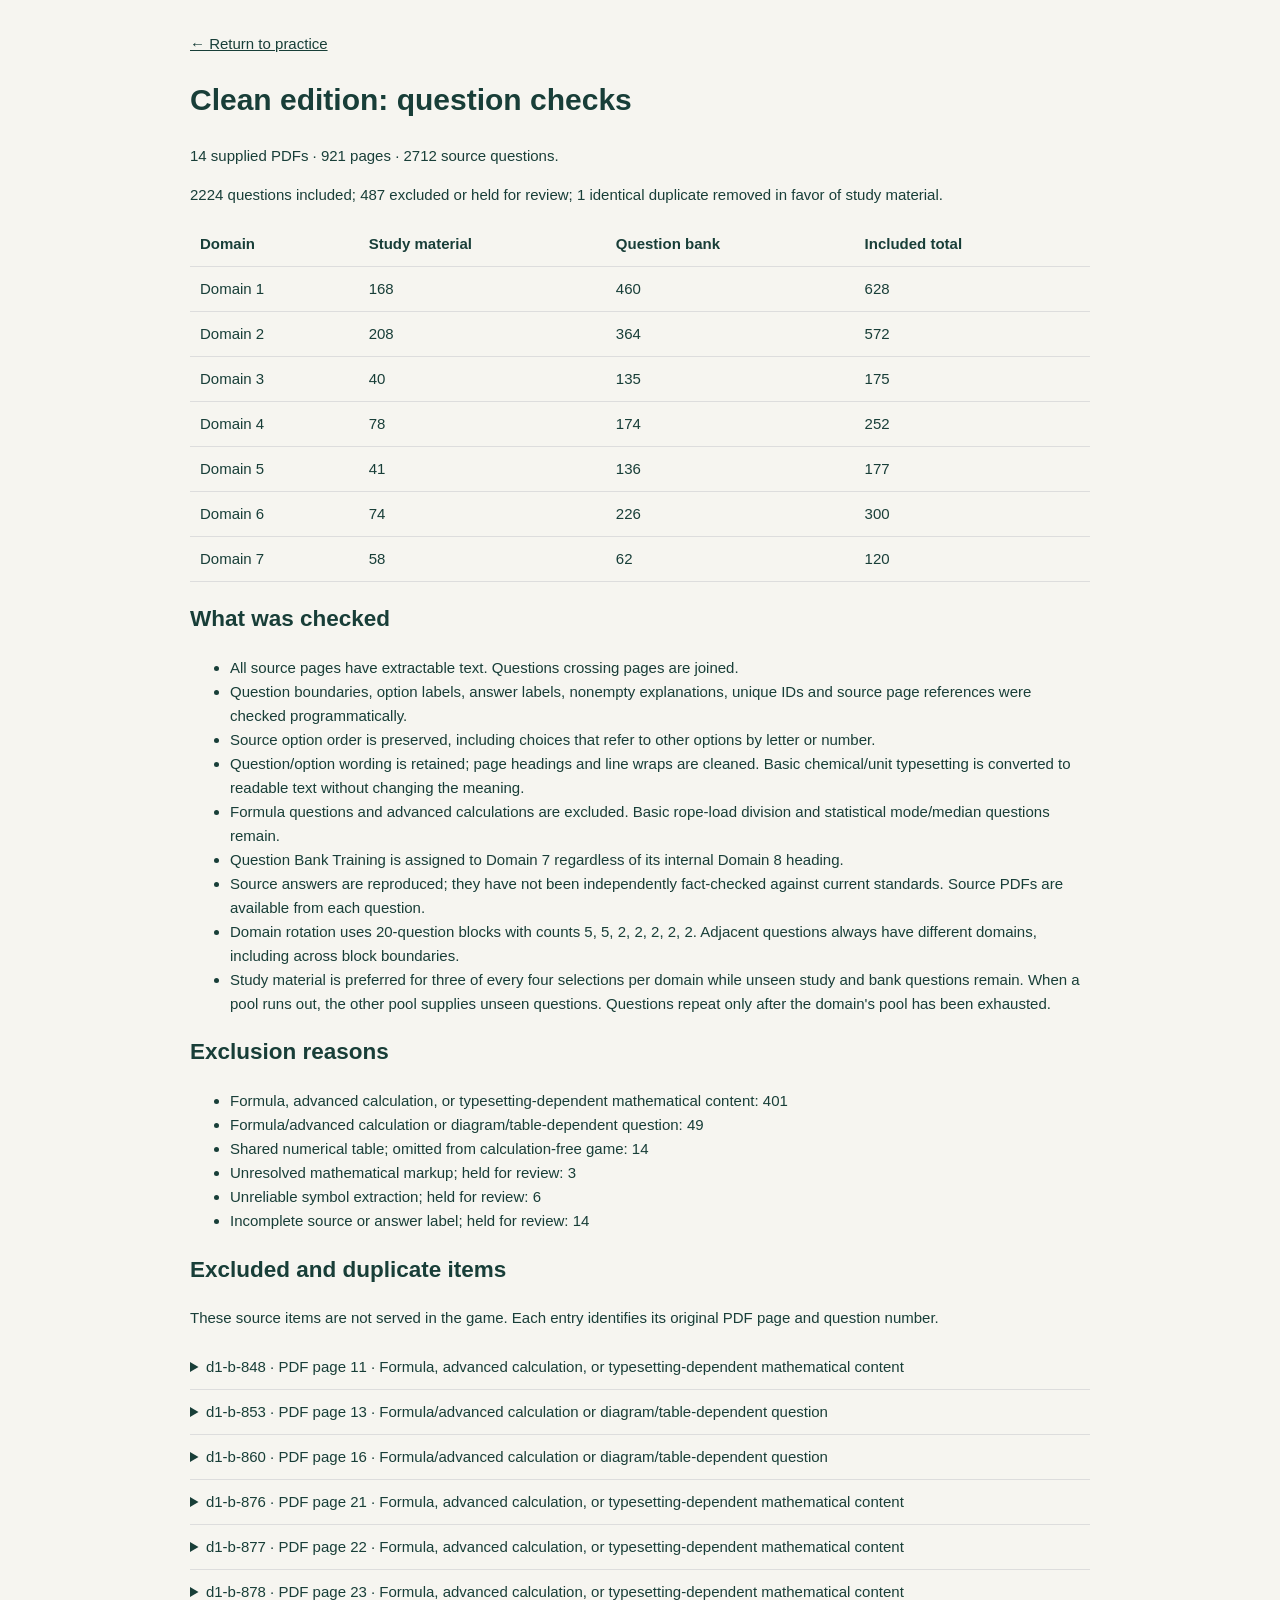
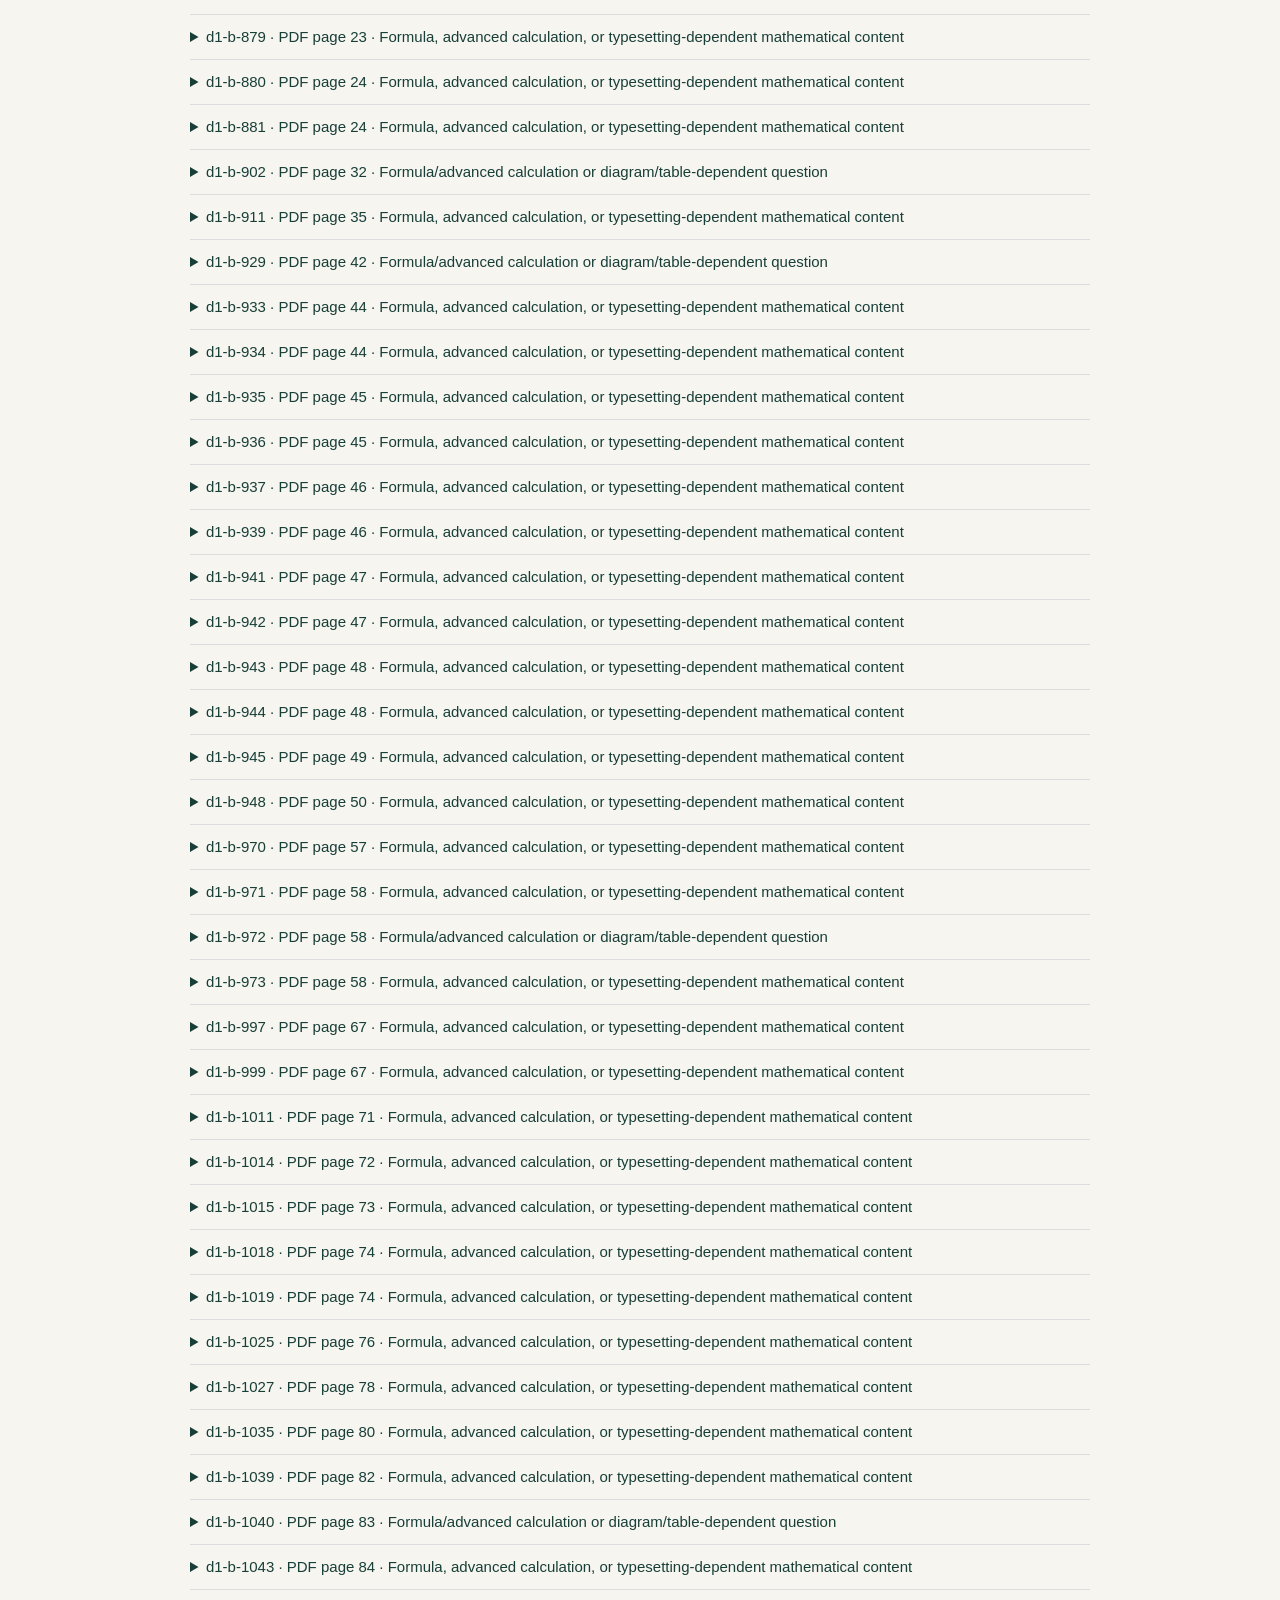
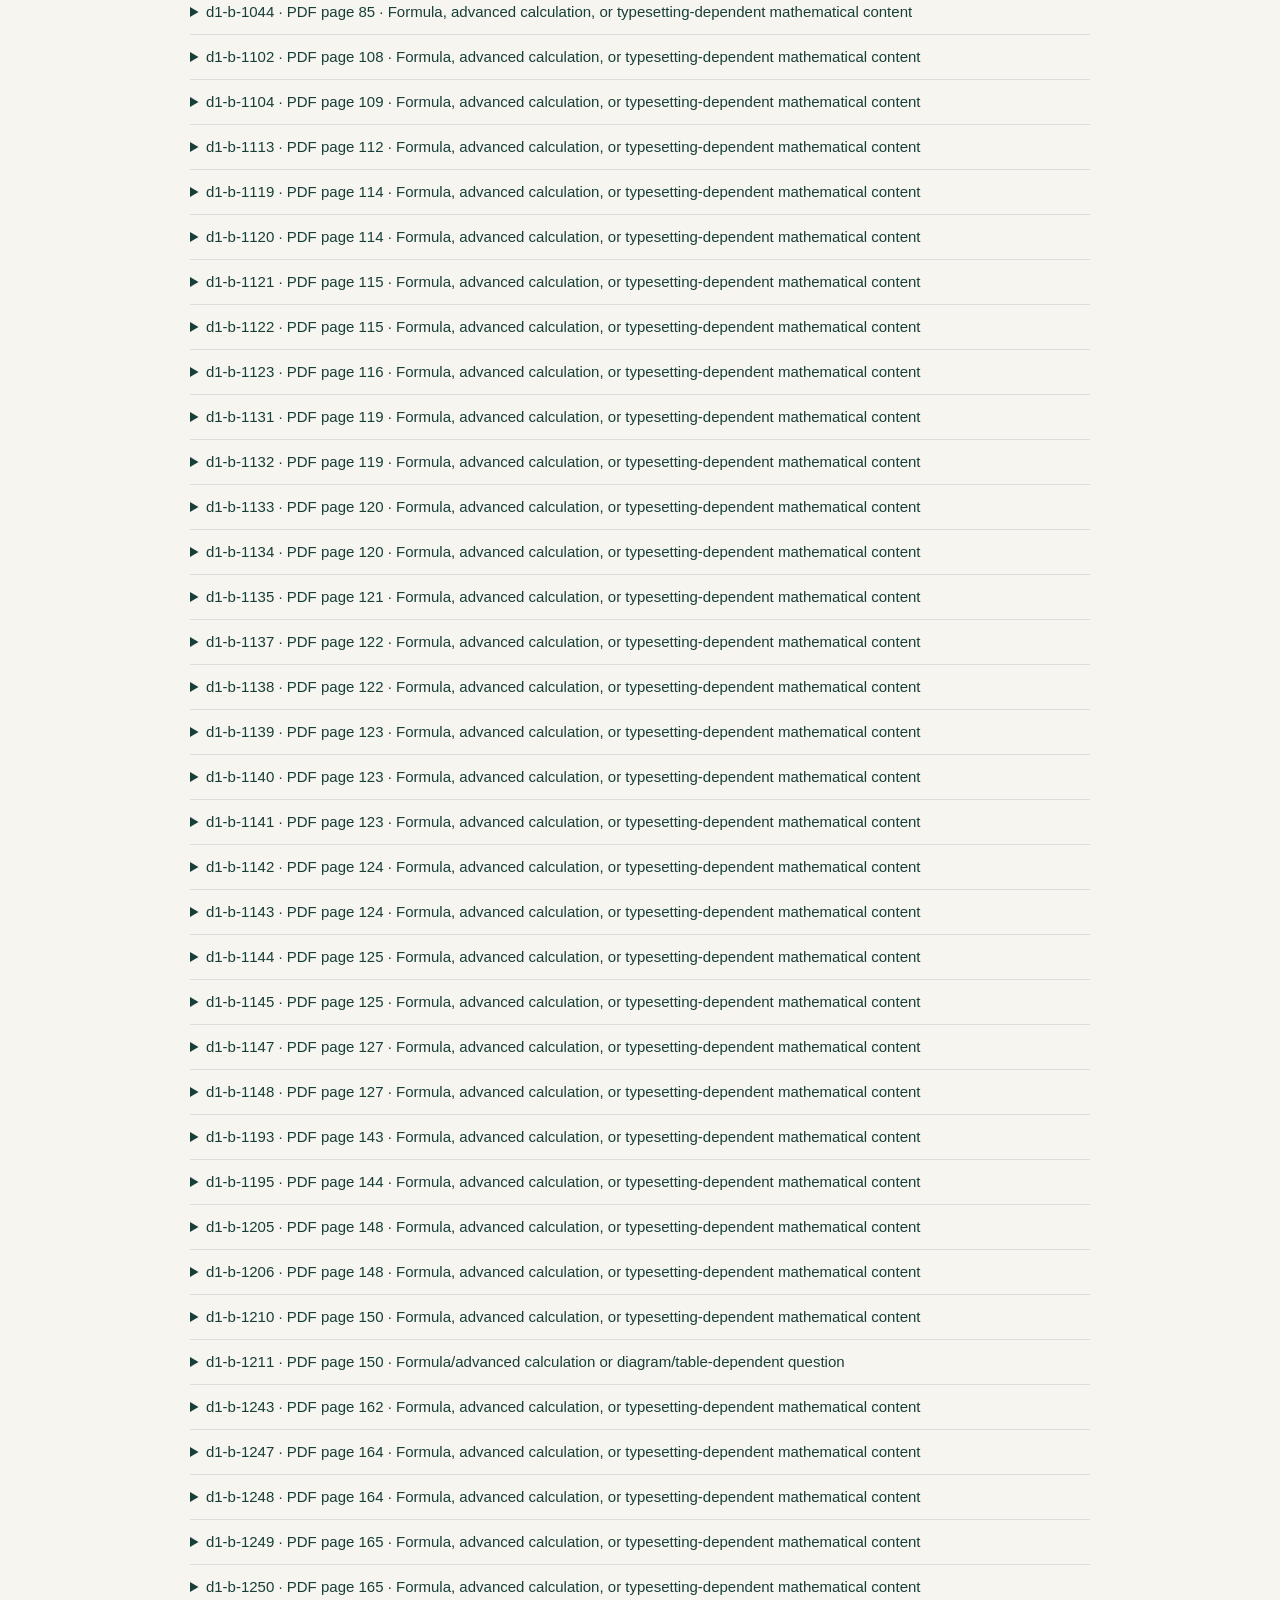
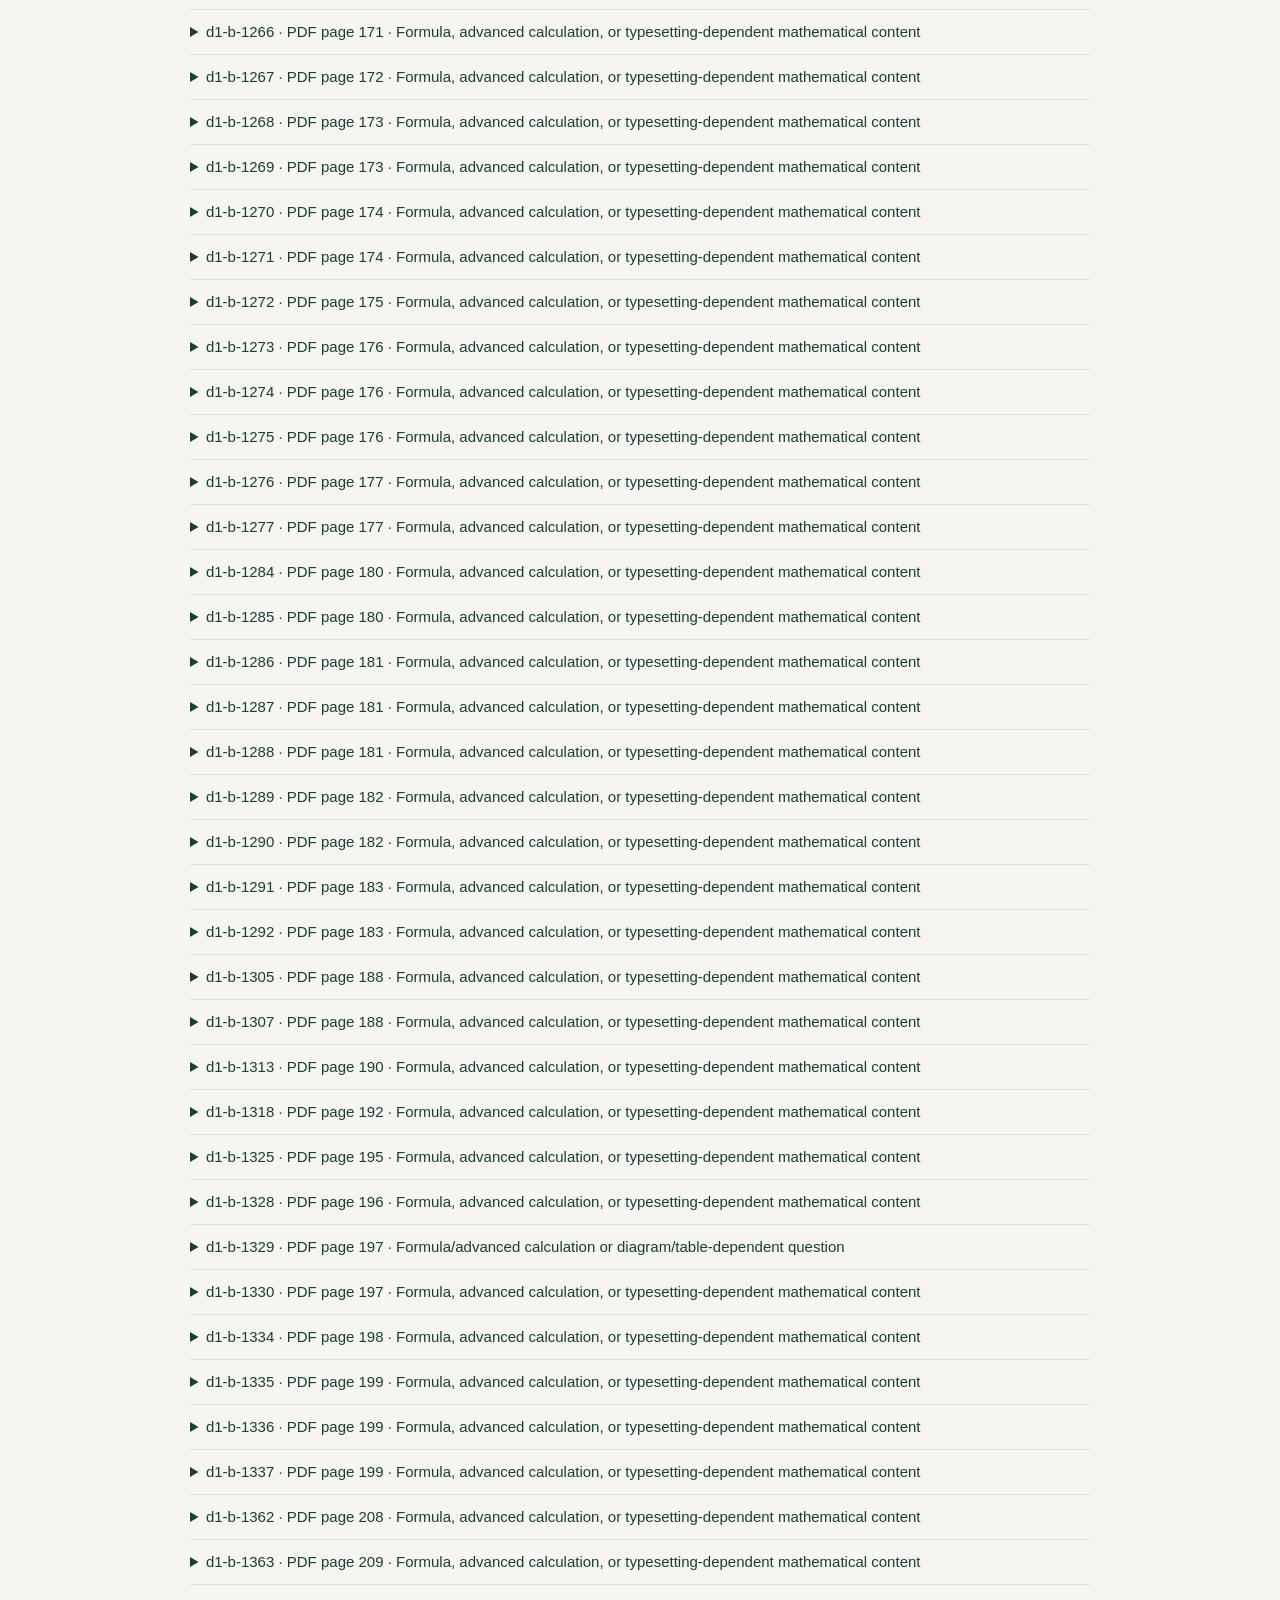
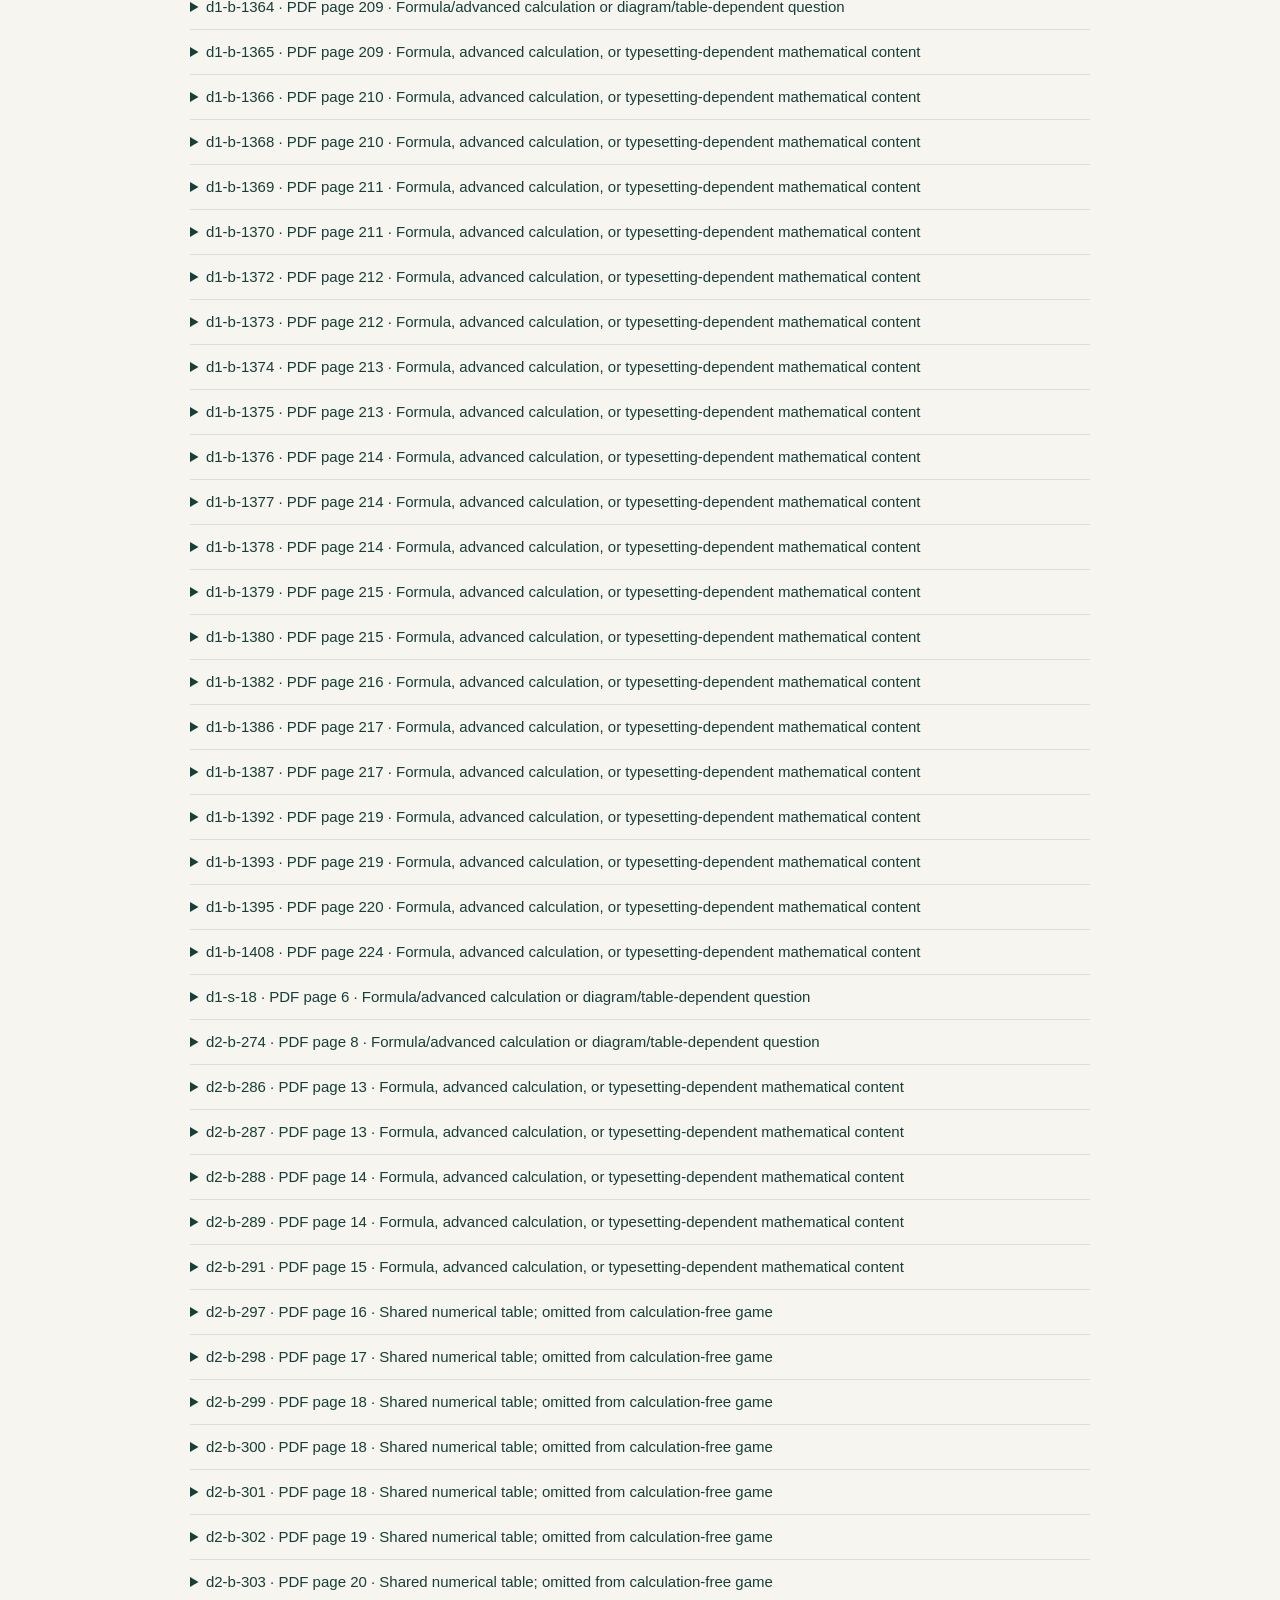
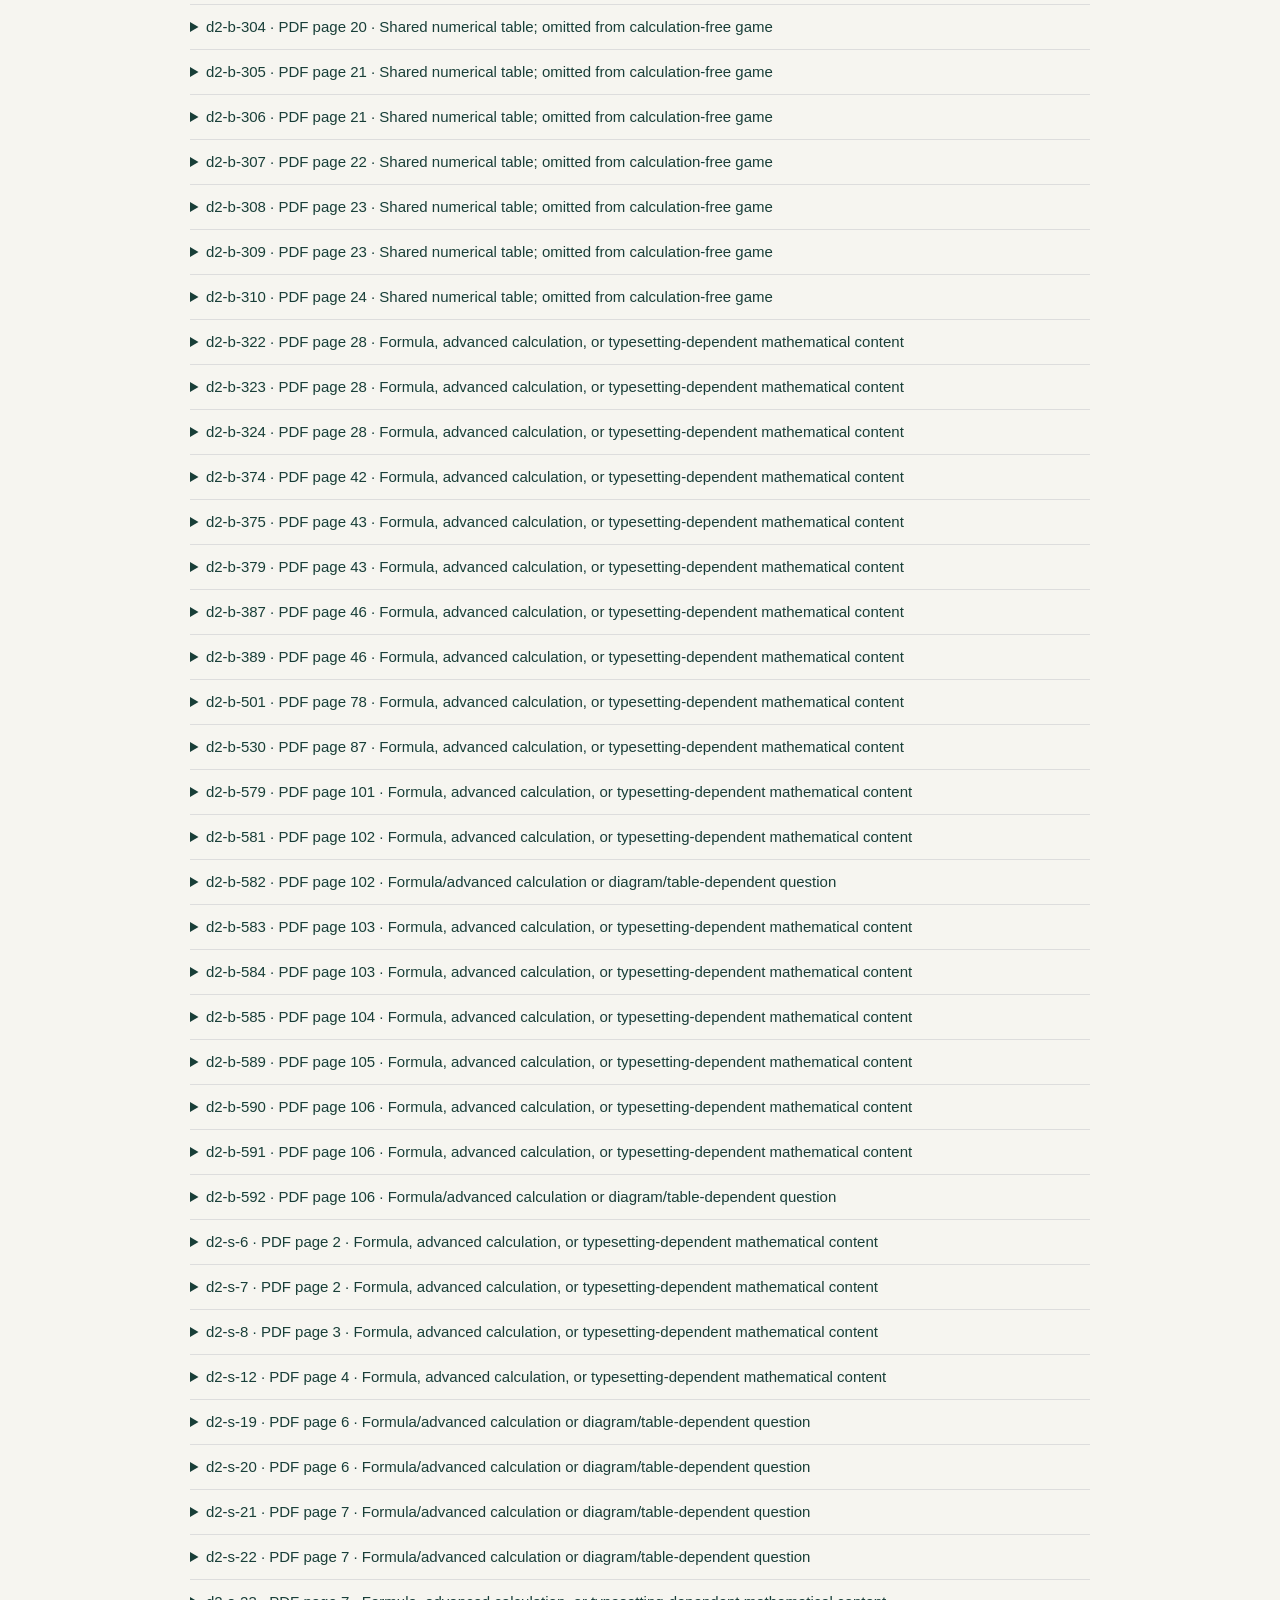
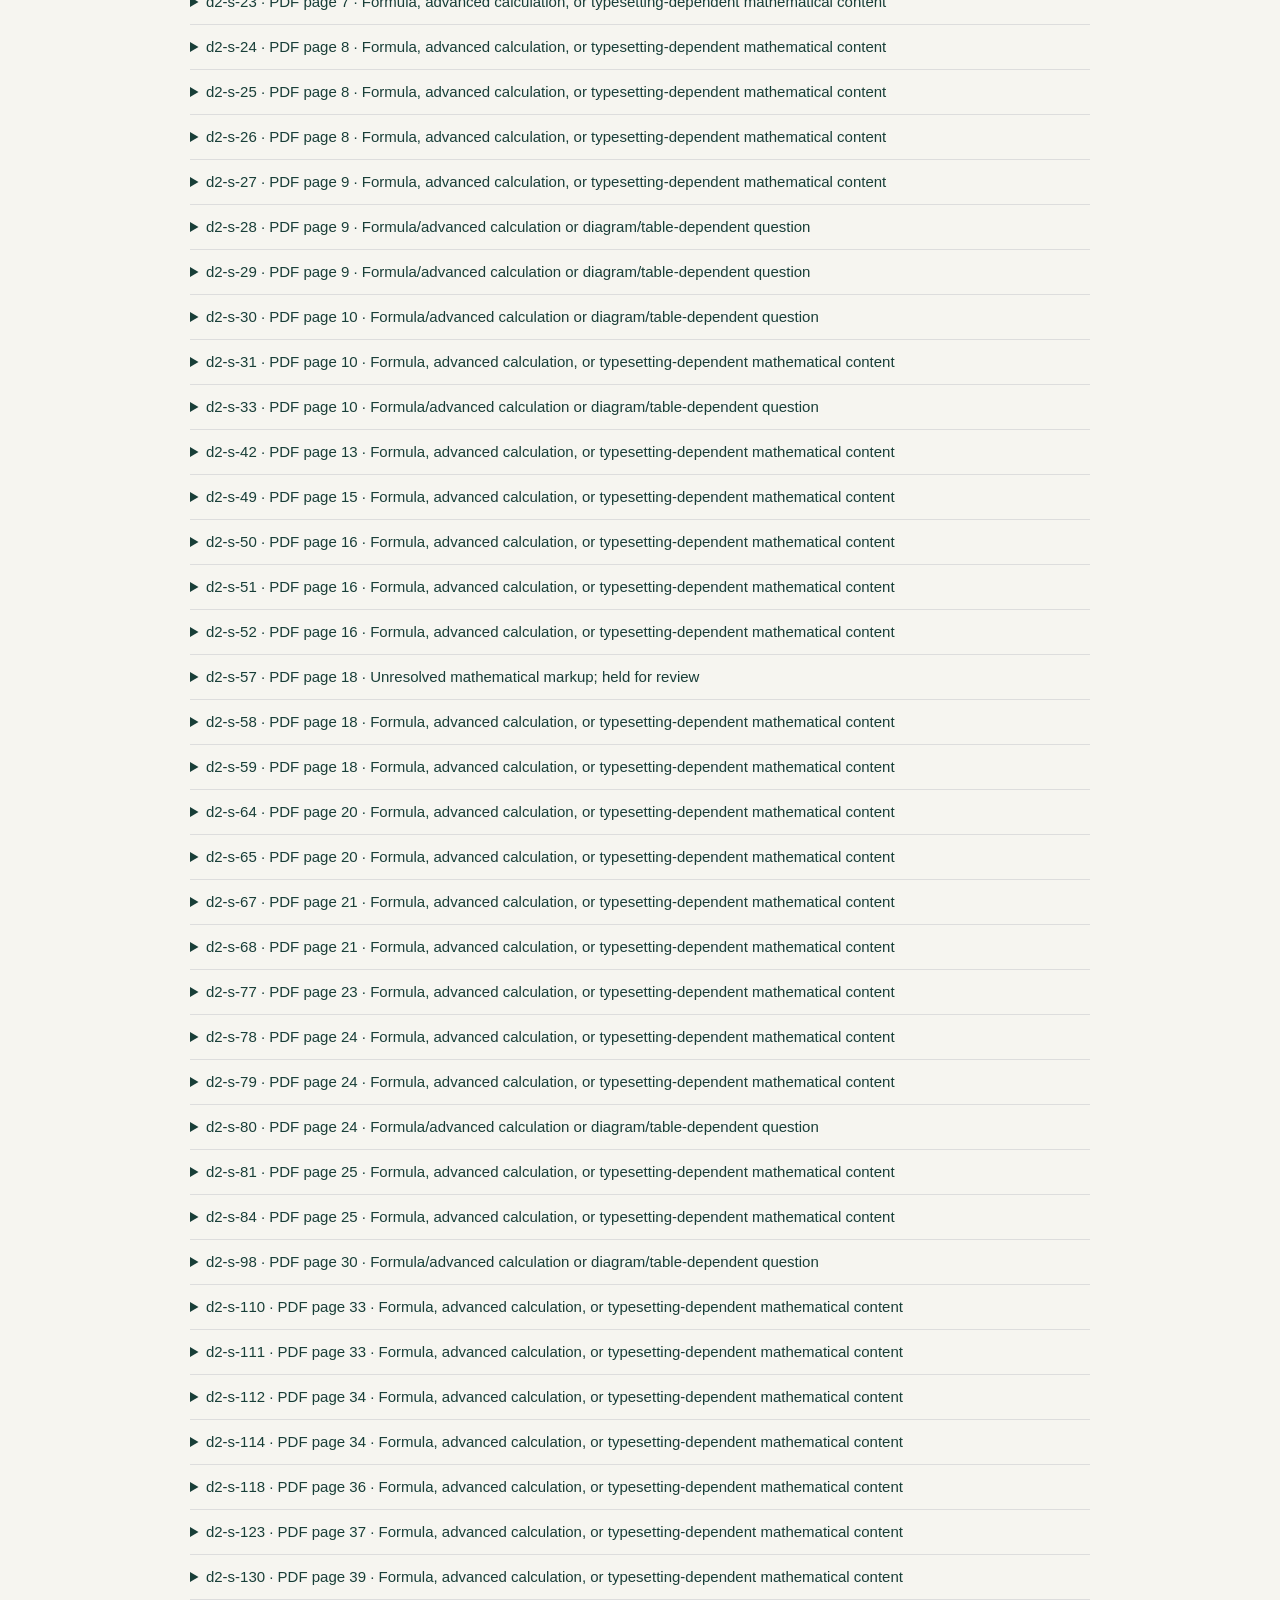
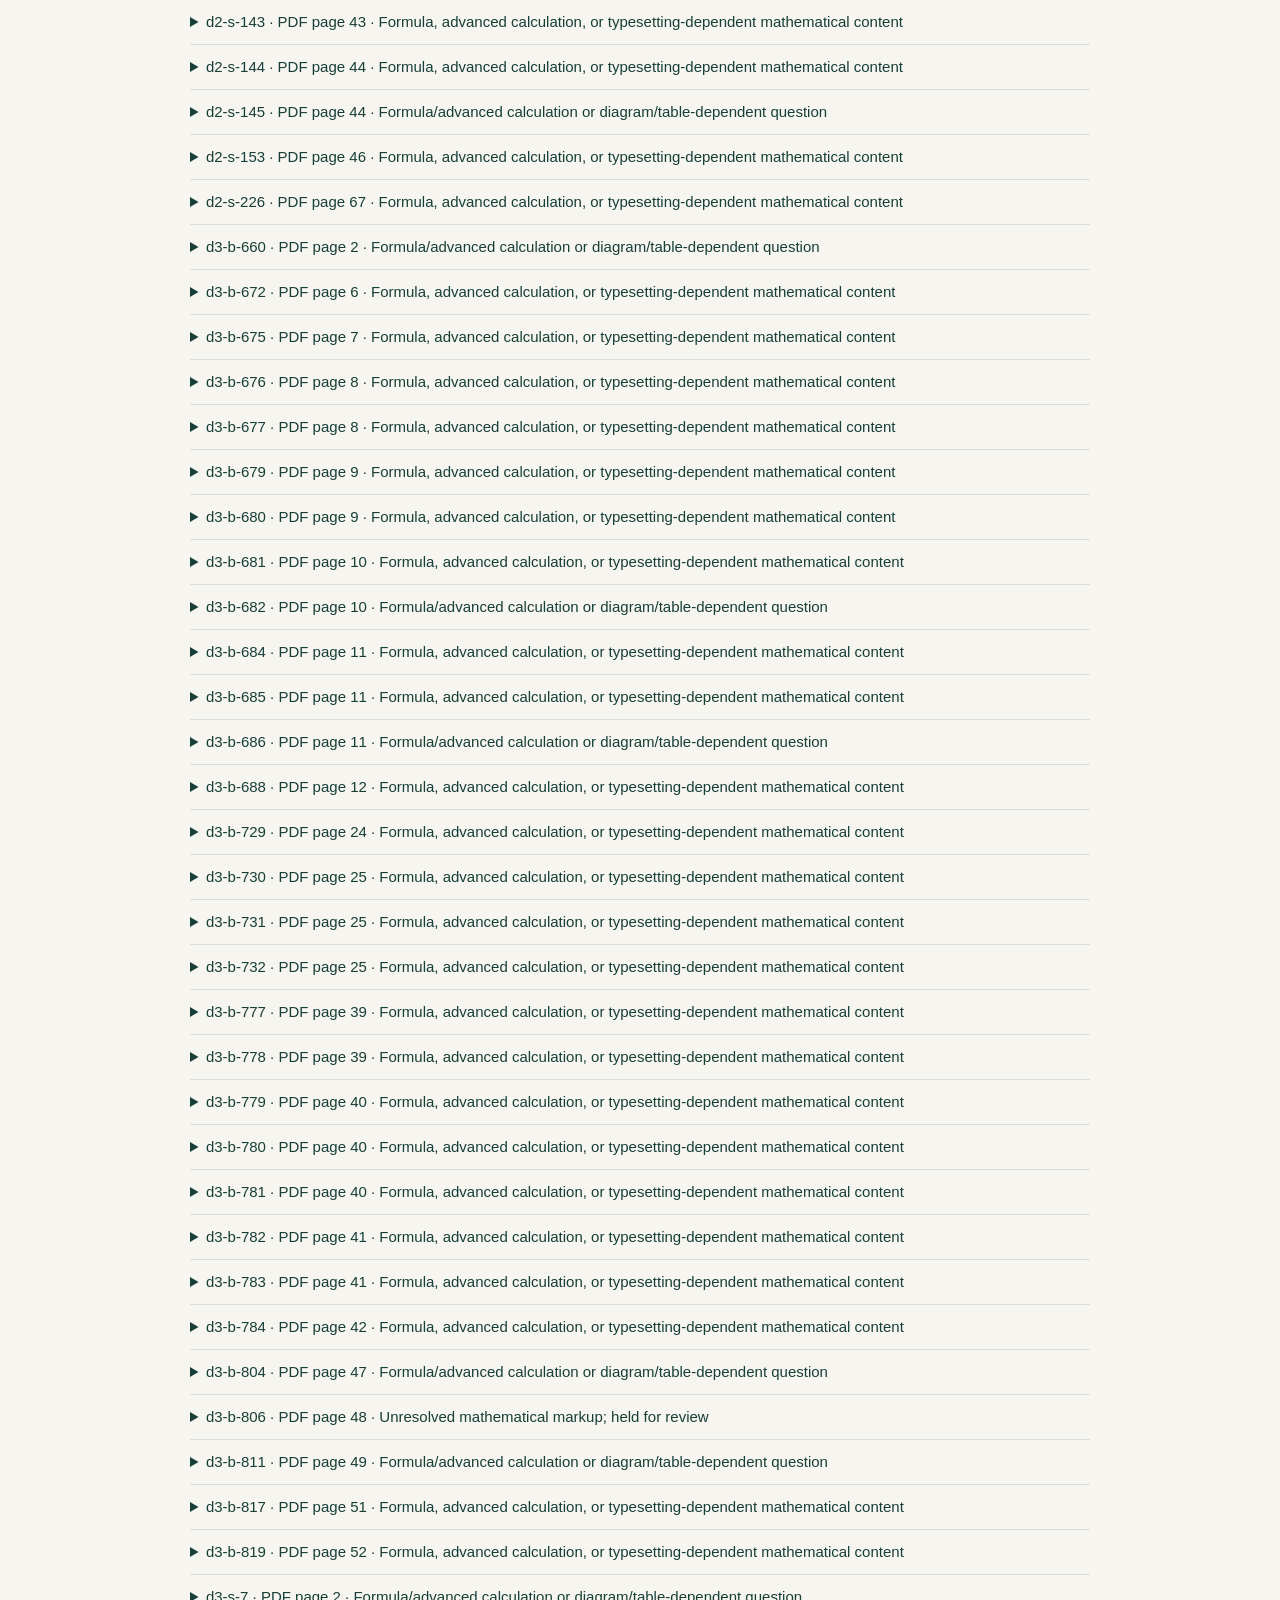
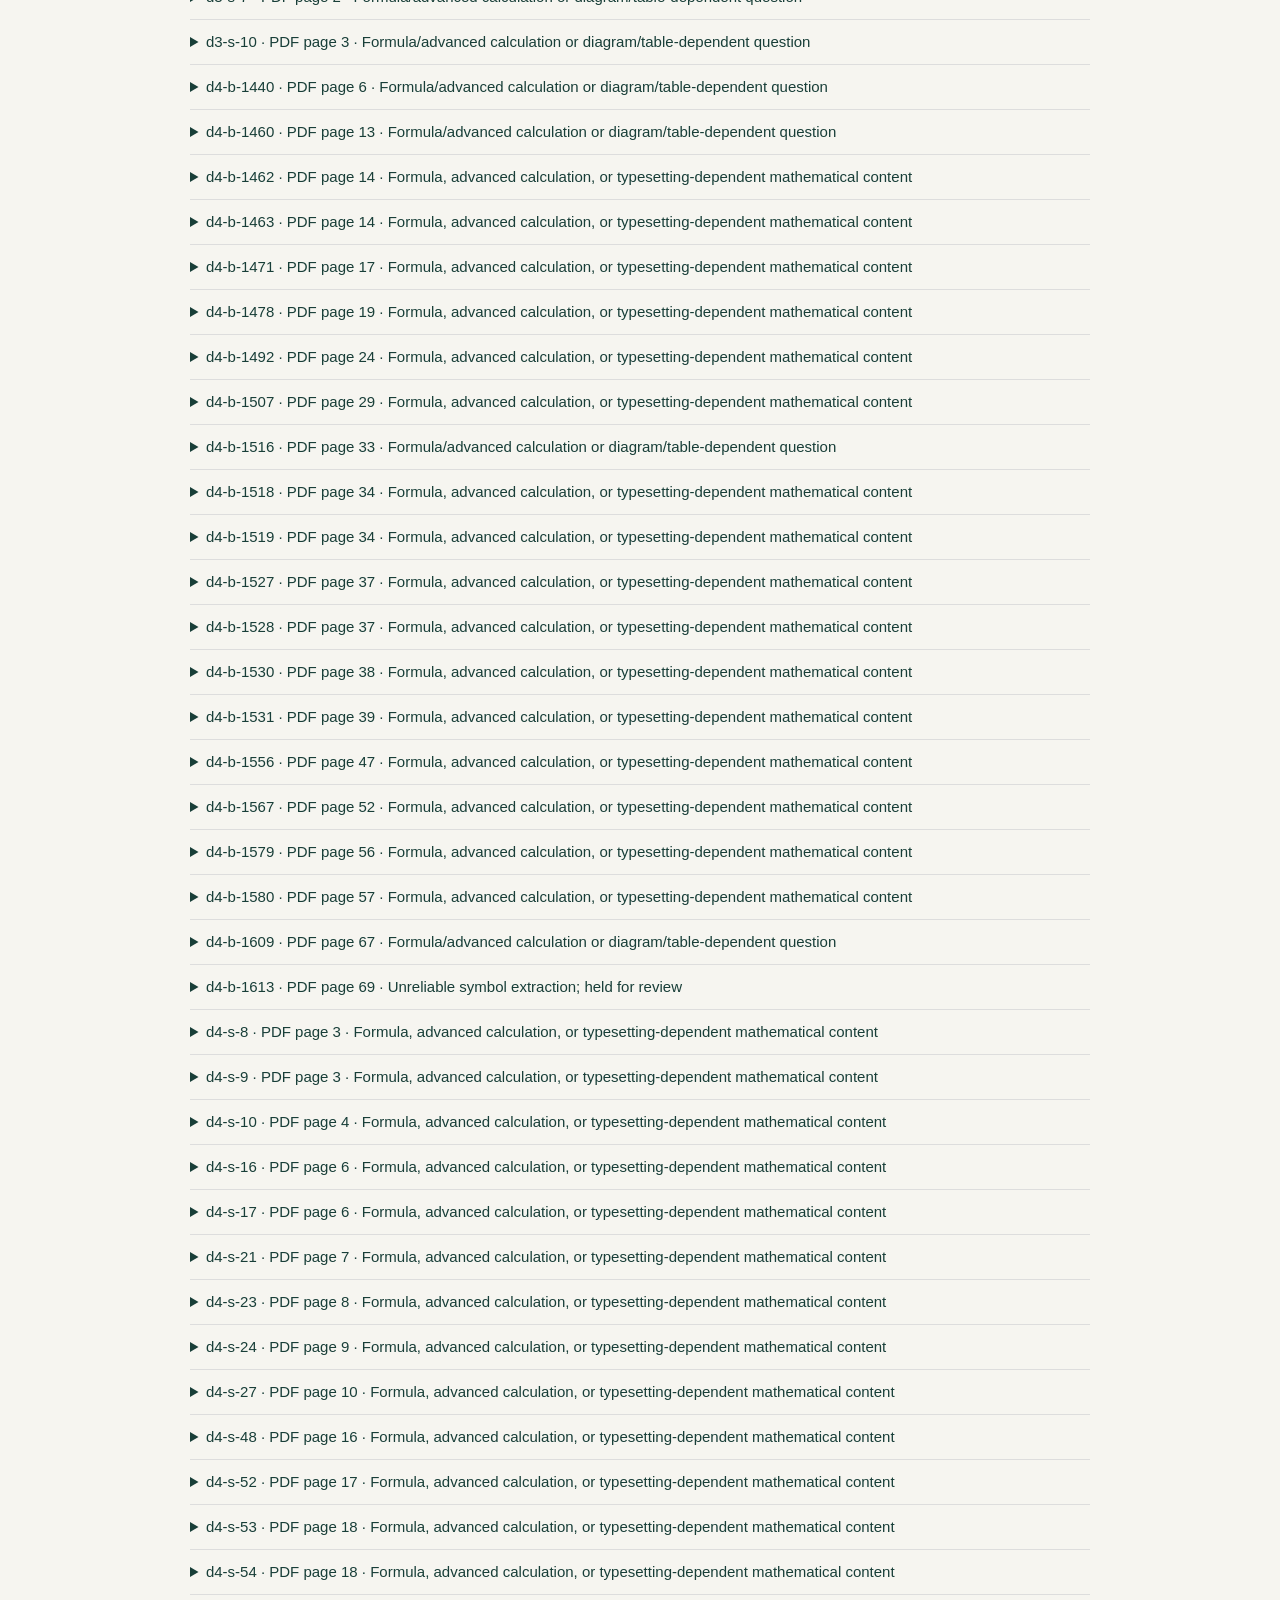
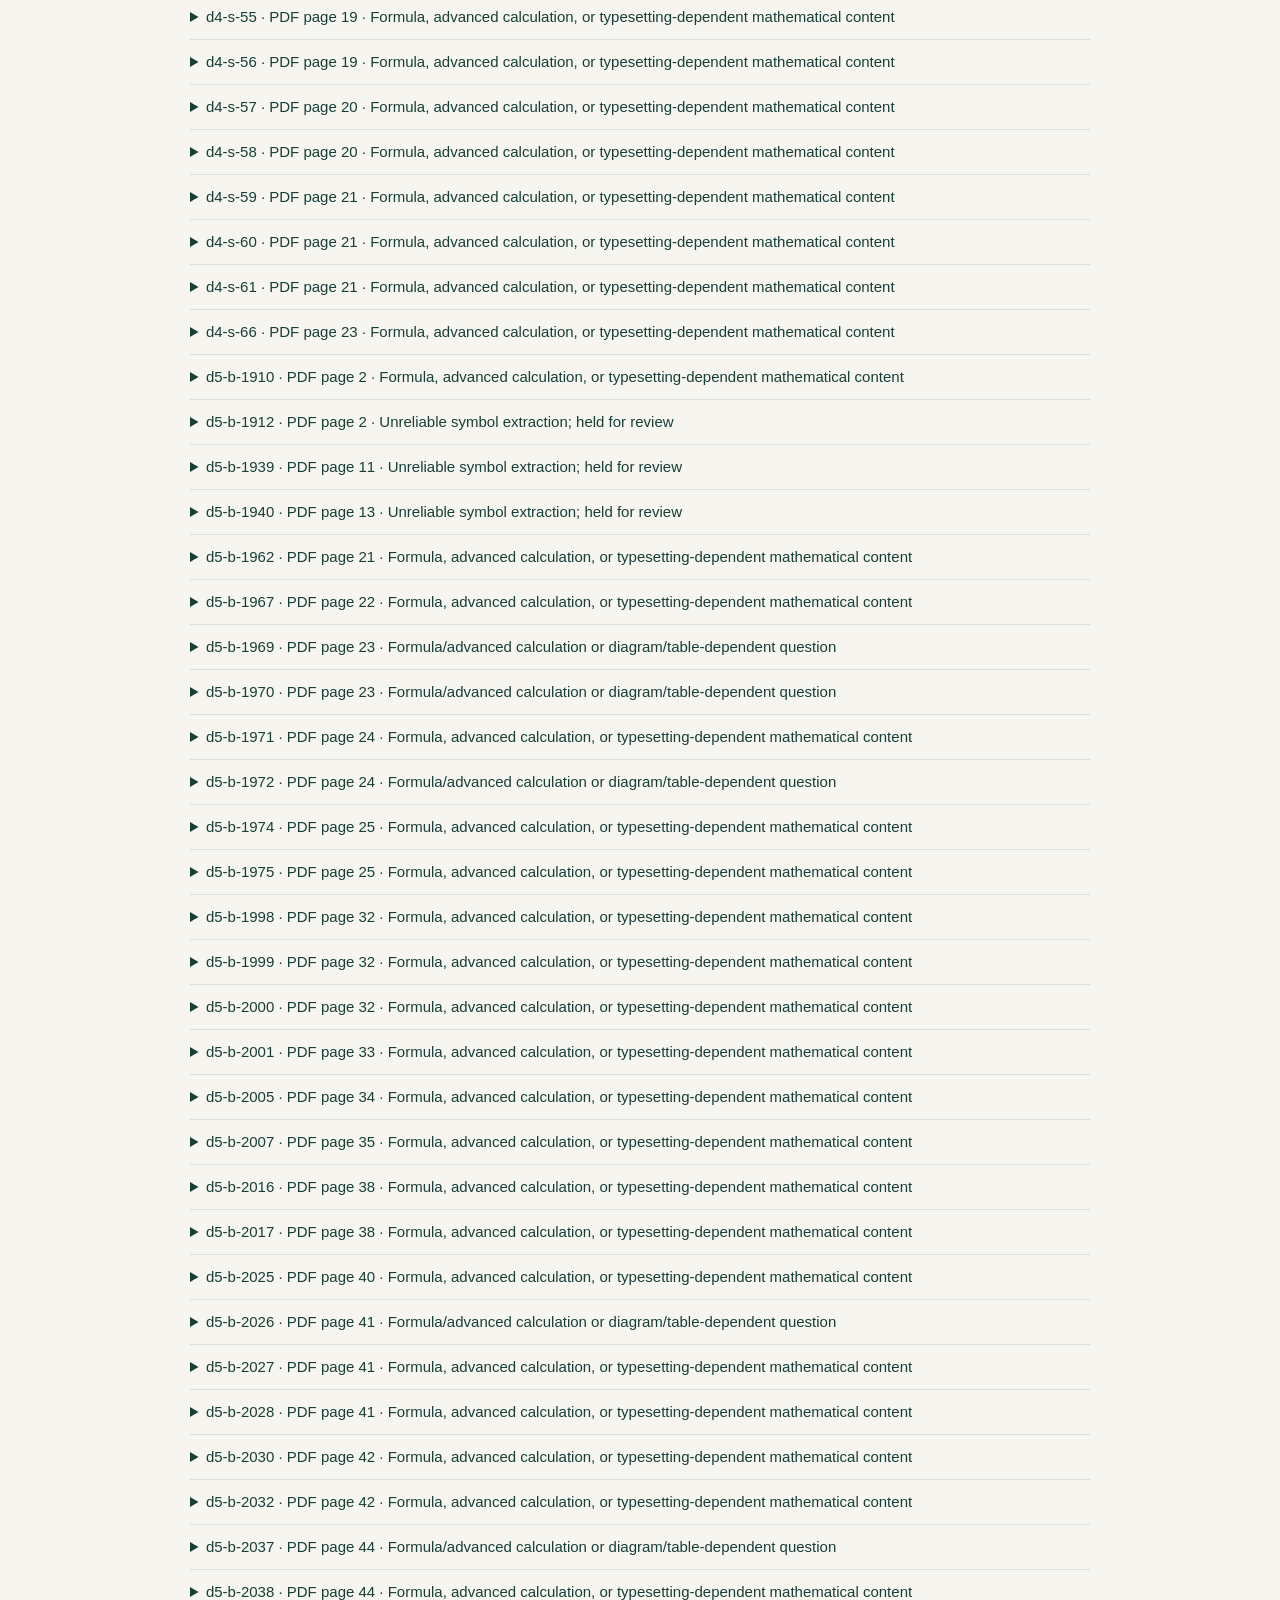
==== QUALITY_REPORT.html @ 42832453 "Add files via upload" ====
<!doctype html><html lang="en"><meta charset="utf-8"><meta name="viewport" content="width=device-width,initial-scale=1"><title>CSP question checks</title><style>body{font:15px/1.6 Arial;margin:32px auto;padding:0 20px;max-width:900px;color:#183e38;background:#f6f5f0}table{border-collapse:collapse;width:100%}th,td{border-bottom:1px solid #ddd;text-align:left;padding:10px}details{padding:10px 0;border-bottom:1px solid #ddd}summary{cursor:pointer}pre{white-space:pre-wrap;font:13px/1.6 Arial;overflow-wrap:anywhere}a{color:inherit}</style><a href="./">← Return to practice</a><h1>Clean edition: question checks</h1><p>14 supplied PDFs · 921 pages · 2712 source questions.</p><p>2224 questions included; 487 excluded or held for review; 1 identical duplicate removed in favor of study material.</p><table><tr><th>Domain</th><th>Study material</th><th>Question bank</th><th>Included total</th></tr><tr><td>Domain 1</td><td>168</td><td>460</td><td>628</td></tr><tr><td>Domain 2</td><td>208</td><td>364</td><td>572</td></tr><tr><td>Domain 3</td><td>40</td><td>135</td><td>175</td></tr><tr><td>Domain 4</td><td>78</td><td>174</td><td>252</td></tr><tr><td>Domain 5</td><td>41</td><td>136</td><td>177</td></tr><tr><td>Domain 6</td><td>74</td><td>226</td><td>300</td></tr><tr><td>Domain 7</td><td>58</td><td>62</td><td>120</td></tr></table><h2>What was checked</h2><ul><li>All source pages have extractable text. Questions crossing pages are joined.</li><li>Question boundaries, option labels, answer labels, nonempty explanations, unique IDs and source page references were checked programmatically.</li><li>Source option order is preserved, including choices that refer to other options by letter or number.</li><li>Question/option wording is retained; page headings and line wraps are cleaned. Basic chemical/unit typesetting is converted to readable text without changing the meaning.</li><li>Formula questions and advanced calculations are excluded. Basic rope-load division and statistical mode/median questions remain.</li><li>Question Bank Training is assigned to Domain 7 regardless of its internal Domain 8 heading.</li><li>Source answers are reproduced; they have not been independently fact-checked against current standards. Source PDFs are available from each question.</li><li>Domain rotation uses 20-question blocks with counts 5, 5, 2, 2, 2, 2, 2. Adjacent questions always have different domains, including across block boundaries.</li><li>Study material is preferred for three of every four selections per domain while unseen study and bank questions remain. When a pool runs out, the other pool supplies unseen questions. Questions repeat only after the domain's pool has been exhausted.</li></ul><h2>Exclusion reasons</h2><ul><li>Formula, advanced calculation, or typesetting-dependent mathematical content: 401</li><li>Formula/advanced calculation or diagram/table-dependent question: 49</li><li>Shared numerical table; omitted from calculation-free game: 14</li><li>Unresolved mathematical markup; held for review: 3</li><li>Unreliable symbol extraction; held for review: 6</li><li>Incomplete source or answer label; held for review: 14</li></ul><h2>Excluded and duplicate items</h2><p>These source items are not served in the game. Each entry identifies its original PDF page and question number.</p><details><summary>d1-b-848 · PDF page 11 · Formula, advanced calculation, or typesetting-dependent mathematical content</summary><p>Domain 1 - Advanced Application of Safety Principles - Question Bank.pdf</p><pre>A worker&#x27;s muscles act on an angle of 45º with respect to the direction of motion. The horizontal force necessary to start moving the item is 256 N and is measured standing in front of the item to be moved. What is the actual muscle force needed to start moving the item?</pre></details><details><summary>d1-b-853 · PDF page 13 · Formula/advanced calculation or diagram/table-dependent question</summary><p>Domain 1 - Advanced Application of Safety Principles - Question Bank.pdf</p><pre>Rope Diameter (inches) (improved plow steel) Number of clips Minimum Spacing Drop Forged Other material 1/2 3 4 3 5/8 3 4 3 3/4 3/4 4 5 4 1/2 7/8 4 5 5 1/4 1 5 6 6 1 1/8 6 6 6 3/4 1 1/4 6 7 7 1/2 1 3/8 7 7 8 1/4 1 1/2 7 8 9 When using u-bolt drop forged steel wire rope clips to make an eye in a 1 in. improved plow steel wire rope, you should use:</pre></details><details><summary>d1-b-860 · PDF page 16 · Formula/advanced calculation or diagram/table-dependent question</summary><p>Domain 1 - Advanced Application of Safety Principles - Question Bank.pdf</p><pre>The aspect ratio of fiber is defined as L/W. The aspect ratio of an exhaust hood is defined as:</pre></details><details><summary>d1-b-876 · PDF page 21 · Formula, advanced calculation, or typesetting-dependent mathematical content</summary><p>Domain 1 - Advanced Application of Safety Principles - Question Bank.pdf</p><pre>Pick the appropriate formula to calculate safety margin:</pre></details><details><summary>d1-b-877 · PDF page 22 · Formula, advanced calculation, or typesetting-dependent mathematical content</summary><p>Domain 1 - Advanced Application of Safety Principles - Question Bank.pdf</p><pre>A load of 500 lb is supported by a two-leg sling. If the legs of the sling make an angle of 60º with the load, what force is exerted on each leg of the sling?</pre></details><details><summary>d1-b-878 · PDF page 23 · Formula, advanced calculation, or typesetting-dependent mathematical content</summary><p>Domain 1 - Advanced Application of Safety Principles - Question Bank.pdf</p><pre>A pulley system consisting of 3 fixed and 2 movable pulleys is being used to raise a 500 lb load to a height of 20 ft. Neglecting friction, how much effort must be exerted?</pre></details><details><summary>d1-b-879 · PDF page 23 · Formula, advanced calculation, or typesetting-dependent mathematical content</summary><p>Domain 1 - Advanced Application of Safety Principles - Question Bank.pdf</p><pre>A 1,000 lb load is lifted with a two-leg sling whose legs are at a 30º angle with respect to the load. The stress on each leg of the sling is:</pre></details><details><summary>d1-b-880 · PDF page 24 · Formula, advanced calculation, or typesetting-dependent mathematical content</summary><p>Domain 1 - Advanced Application of Safety Principles - Question Bank.pdf</p><pre>Given a two-leg sling (each leg makes a 60º angle with respect to the load) supporting 20,000 lb, what is the tension on the left sling leg?</pre></details><details><summary>d1-b-881 · PDF page 24 · Formula, advanced calculation, or typesetting-dependent mathematical content</summary><p>Domain 1 - Advanced Application of Safety Principles - Question Bank.pdf</p><pre>A crane is lowering a 1,500 lb load to the ground. The operator applies the brakes causing the cable to break. What is the maximum tension on the cable if the breaking acceleration is 50 ft/sec2?</pre></details><details><summary>d1-b-902 · PDF page 32 · Formula/advanced calculation or diagram/table-dependent question</summary><p>Domain 1 - Advanced Application of Safety Principles - Question Bank.pdf</p><pre>A pallet of material in a freight elevator which goes up with constant upward acceleration exerts a push on the floor of the elevator whose value is:</pre></details><details><summary>d1-b-911 · PDF page 35 · Formula, advanced calculation, or typesetting-dependent mathematical content</summary><p>Domain 1 - Advanced Application of Safety Principles - Question Bank.pdf</p><pre>A cigarette contains 6 mg of tar. Calculate the cumulative daily dose of tar received by a 160 lb adult male who smokes 2 packs per day. Each pack contains 20 cigarettes.</pre></details><details><summary>d1-b-929 · PDF page 42 · Formula/advanced calculation or diagram/table-dependent question</summary><p>Domain 1 - Advanced Application of Safety Principles - Question Bank.pdf</p><pre>The amount of heat required to change 100 g of water at 15ºC to 75ºC is:</pre></details><details><summary>d1-b-933 · PDF page 44 · Formula, advanced calculation, or typesetting-dependent mathematical content</summary><p>Domain 1 - Advanced Application of Safety Principles - Question Bank.pdf</p><pre>The specific gravity of cast iron is 7. A 1 ft3 bar of it will weigh:</pre></details><details><summary>d1-b-934 · PDF page 44 · Formula, advanced calculation, or typesetting-dependent mathematical content</summary><p>Domain 1 - Advanced Application of Safety Principles - Question Bank.pdf</p><pre>Find the density of a block of iron 12 cm long, 8 cm wide, and 2 cm high, if the block has a mass of 700 g:</pre></details><details><summary>d1-b-935 · PDF page 45 · Formula, advanced calculation, or typesetting-dependent mathematical content</summary><p>Domain 1 - Advanced Application of Safety Principles - Question Bank.pdf</p><pre>A quantity of air exerts a pressure of 720 mm Hg when it occupies a volume of 50 cm3. This air is compressed until it exerts a pressure of 810 mm Hg. If the temperature is kept constant, what would be the volume of the gas after compression?</pre></details><details><summary>d1-b-936 · PDF page 45 · Formula, advanced calculation, or typesetting-dependent mathematical content</summary><p>Domain 1 - Advanced Application of Safety Principles - Question Bank.pdf</p><pre>A rectangular barge, 10 ft wide and 40 ft long sinks 6 in. deeper in the water after a truck is loaded on it. What is the weight of the truck?</pre></details><details><summary>d1-b-937 · PDF page 46 · Formula, advanced calculation, or typesetting-dependent mathematical content</summary><p>Domain 1 - Advanced Application of Safety Principles - Question Bank.pdf</p><pre>At a depth of 1,000 ft, what is the pressure on the deck of a submarine? (The density of salt water is 64.4 lb/ft3)</pre></details><details><summary>d1-b-939 · PDF page 46 · Formula, advanced calculation, or typesetting-dependent mathematical content</summary><p>Domain 1 - Advanced Application of Safety Principles - Question Bank.pdf</p><pre>What is the ratio of elemental Pb atoms (non-oxidized) to molecules of H2S04 after balancing the equation? Pb + H2SO4 + PbO2 → PbSO4 + H2O</pre></details><details><summary>d1-b-941 · PDF page 47 · Formula, advanced calculation, or typesetting-dependent mathematical content</summary><p>Domain 1 - Advanced Application of Safety Principles - Question Bank.pdf</p><pre>What is the weight of a hollow concrete cylinder with an outside diameter of 5 feet, an inside diameter of 3 feet, and a length of 6 feet?(Concrete weighs 150 lb/ft3).</pre></details><details><summary>d1-b-942 · PDF page 47 · Formula, advanced calculation, or typesetting-dependent mathematical content</summary><p>Domain 1 - Advanced Application of Safety Principles - Question Bank.pdf</p><pre>If the two legs of a right triangle have lengths of 20 feet and 30 feet, what is the angle formed by the longer leg and the hypotenuse?</pre></details><details><summary>d1-b-943 · PDF page 48 · Formula, advanced calculation, or typesetting-dependent mathematical content</summary><p>Domain 1 - Advanced Application of Safety Principles - Question Bank.pdf</p><pre>If the two legs of a right triangle have lengths of 10 feet and 15 feet, how long is the hypotenuse?</pre></details><details><summary>d1-b-944 · PDF page 48 · Formula, advanced calculation, or typesetting-dependent mathematical content</summary><p>Domain 1 - Advanced Application of Safety Principles - Question Bank.pdf</p><pre>If the diagonal of a rectangle has a length of 20 ft and forms a 30º angle with the base, what are the dimensions of the rectangle?</pre></details><details><summary>d1-b-945 · PDF page 49 · Formula, advanced calculation, or typesetting-dependent mathematical content</summary><p>Domain 1 - Advanced Application of Safety Principles - Question Bank.pdf</p><pre>What is the wavelength of an electromagnetic wave with a frequency of 108 Hz? (The speed of light is 3 x 108 m/sec.)</pre></details><details><summary>d1-b-948 · PDF page 50 · Formula, advanced calculation, or typesetting-dependent mathematical content</summary><p>Domain 1 - Advanced Application of Safety Principles - Question Bank.pdf</p><pre>Two forces of 50 lb each act on a bolt at angles from the horizontal of 30º and 60º. What is the direction of the resultant force?</pre></details><details><summary>d1-b-970 · PDF page 57 · Formula, advanced calculation, or typesetting-dependent mathematical content</summary><p>Domain 1 - Advanced Application of Safety Principles - Question Bank.pdf</p><pre>10 ml of 10 molar HCl contains _______ moles of HCl. This amount of HCl will neutralize ______ ml of 0.1 normal HNO3.</pre></details><details><summary>d1-b-971 · PDF page 58 · Formula, advanced calculation, or typesetting-dependent mathematical content</summary><p>Domain 1 - Advanced Application of Safety Principles - Question Bank.pdf</p><pre>A radioisotope has a half life of 1 year. How many years will it take to reduce the initial activity to less than 10%?</pre></details><details><summary>d1-b-972 · PDF page 58 · Formula/advanced calculation or diagram/table-dependent question</summary><p>Domain 1 - Advanced Application of Safety Principles - Question Bank.pdf</p><pre>A solution contains 10-1 moles of HYDROGEN ions per liter. The solution is:</pre></details><details><summary>d1-b-973 · PDF page 58 · Formula, advanced calculation, or typesetting-dependent mathematical content</summary><p>Domain 1 - Advanced Application of Safety Principles - Question Bank.pdf</p><pre>A tank of helium contains 150 l of gas at a pressure of 110 atm. What volume would the gas occupy at 1 atm assuming the temperature remains unchanged?</pre></details><details><summary>d1-b-997 · PDF page 67 · Formula, advanced calculation, or typesetting-dependent mathematical content</summary><p>Domain 1 - Advanced Application of Safety Principles - Question Bank.pdf</p><pre>What is the total resistance of three 30 devices connected in series?</pre></details><details><summary>d1-b-999 · PDF page 67 · Formula, advanced calculation, or typesetting-dependent mathematical content</summary><p>Domain 1 - Advanced Application of Safety Principles - Question Bank.pdf</p><pre>What is the total power of a parallel 110 V circuit where the current flow through the branches is 12.3 A, 8.5 A and 4.2 A?</pre></details><details><summary>d1-b-1011 · PDF page 71 · Formula, advanced calculation, or typesetting-dependent mathematical content</summary><p>Domain 1 - Advanced Application of Safety Principles - Question Bank.pdf</p><pre>A 10 part block and tackle is used to lift a load of 3 tons. Neglecting shear friction, what is the force required?</pre></details><details><summary>d1-b-1014 · PDF page 72 · Formula, advanced calculation, or typesetting-dependent mathematical content</summary><p>Domain 1 - Advanced Application of Safety Principles - Question Bank.pdf</p><pre>A wheelbarrow contains a load of 216 lb at an average distance of 1.50 ft from the axle. If the shaft of the wheelbarrow is 4 ft long, what is the force exerted upward by the fulcrum?</pre></details><details><summary>d1-b-1015 · PDF page 73 · Formula, advanced calculation, or typesetting-dependent mathematical content</summary><p>Domain 1 - Advanced Application of Safety Principles - Question Bank.pdf</p><pre>If water weighs 8.34 lb/gal, what work is required to move 300 gal of water from a mine 400 ft deep?</pre></details><details><summary>d1-b-1018 · PDF page 74 · Formula, advanced calculation, or typesetting-dependent mathematical content</summary><p>Domain 1 - Advanced Application of Safety Principles - Question Bank.pdf</p><pre>What predominant frequency can be expected from a fan which is direct driven at 3,600 rpm to deliver 2,400 cfm at 0.5 in. of water? The fan has 60 backward curved blades.</pre></details><details><summary>d1-b-1019 · PDF page 74 · Formula, advanced calculation, or typesetting-dependent mathematical content</summary><p>Domain 1 - Advanced Application of Safety Principles - Question Bank.pdf</p><pre>A two piece block and tackle with 5 parts of rope to lift a weight of 3,000 pounds requires how much force for lift (neglecting friction)?</pre></details><details><summary>d1-b-1025 · PDF page 76 · Formula, advanced calculation, or typesetting-dependent mathematical content</summary><p>Domain 1 - Advanced Application of Safety Principles - Question Bank.pdf</p><pre>A water tank used as a secondary water supply in a small manufacturing plant is 15 ft in diameter and is 35 ft tall. The supply line has a diameter of 6 in.. There is 1 ft of air space at the top of the tank when full. Two 4 in. diameter vents are located on the top of the tank to supply make up air as the tank is drained. What is the gauge pressure in the supply line (located 1 ft from the bottom of the tank)?</pre></details><details><summary>d1-b-1027 · PDF page 78 · Formula, advanced calculation, or typesetting-dependent mathematical content</summary><p>Domain 1 - Advanced Application of Safety Principles - Question Bank.pdf</p><pre>A pitot tube reading of 30 psi was measured on an open 2.5 in. smooth rounded hydrant butt. The coefficient of friction is 0.90. The theoretical flow rate for a 30 psi velocity head is 990 gpm. What is the actual discharge in gpm?</pre></details><details><summary>d1-b-1035 · PDF page 80 · Formula, advanced calculation, or typesetting-dependent mathematical content</summary><p>Domain 1 - Advanced Application of Safety Principles - Question Bank.pdf</p><pre>In a work area the noise levels are 95 dBA for 2 hr, 90 dBA for 4 hr and 85 dBA for 2 hr. Does this exceed the OSHA limits?</pre></details><details><summary>d1-b-1039 · PDF page 82 · Formula, advanced calculation, or typesetting-dependent mathematical content</summary><p>Domain 1 - Advanced Application of Safety Principles - Question Bank.pdf</p><pre>The following noise exposures were recorded: 92 dBA - 3 hours 95 dBA - 3 hours 90 dBA - 2 hours What is the total exposure?</pre></details><details><summary>d1-b-1040 · PDF page 83 · Formula/advanced calculation or diagram/table-dependent question</summary><p>Domain 1 - Advanced Application of Safety Principles - Question Bank.pdf</p><pre>The following noise exposures were recorded: 92 dBA - 3 hours 95 dBA - 3 hours 90 dBA - 2 hours Is there an over exposure to noise?</pre></details><details><summary>d1-b-1043 · PDF page 84 · Formula, advanced calculation, or typesetting-dependent mathematical content</summary><p>Domain 1 - Advanced Application of Safety Principles - Question Bank.pdf</p><pre>Calculate the estimated near field power density on a microwave beam axis emitted from a large circular antenna with an effective diameter of 3 m and an average power output of 200 W.</pre></details><details><summary>d1-b-1044 · PDF page 85 · Formula, advanced calculation, or typesetting-dependent mathematical content</summary><p>Domain 1 - Advanced Application of Safety Principles - Question Bank.pdf</p><pre>Calculate the estimated far field power density 6 m from a 900 MHz microwave antenna with an effective diameter of 3 m and an average power output of 200 W?</pre></details><details><summary>d1-b-1102 · PDF page 108 · Formula, advanced calculation, or typesetting-dependent mathematical content</summary><p>Domain 1 - Advanced Application of Safety Principles - Question Bank.pdf</p><pre>Use the following data: 8 ft deep, unshored trench; floor of trench is 6 ft wide; Type A soil (sloping requirement for Type A soil is 3/4 horizontal to 1 vertical). What is the minimum acceptable width of the trench at grade level if the trench is properly sloped?</pre></details><details><summary>d1-b-1104 · PDF page 109 · Formula, advanced calculation, or typesetting-dependent mathematical content</summary><p>Domain 1 - Advanced Application of Safety Principles - Question Bank.pdf</p><pre>If a wire is 200 ft long and has a resistance of 1.5 and a diameter of 2 mm, what will the resistance be if the length is 140 ft and the diameter is 2.5 mm?</pre></details><details><summary>d1-b-1113 · PDF page 112 · Formula, advanced calculation, or typesetting-dependent mathematical content</summary><p>Domain 1 - Advanced Application of Safety Principles - Question Bank.pdf</p><pre>Assume a fan operates at 81% of maximum efficiency and delivers 6,000 cfm of air against a total pressure of 2 in. H2O. What horsepower is delivered?</pre></details><details><summary>d1-b-1119 · PDF page 114 · Formula, advanced calculation, or typesetting-dependent mathematical content</summary><p>Domain 1 - Advanced Application of Safety Principles - Question Bank.pdf</p><pre>How much horsepower is expended by a gasoline engine driving a winch used to raise a 2,200 lb fixture a distance of 20 ft in 10 sec?</pre></details><details><summary>d1-b-1120 · PDF page 114 · Formula, advanced calculation, or typesetting-dependent mathematical content</summary><p>Domain 1 - Advanced Application of Safety Principles - Question Bank.pdf</p><pre>What effort must be exerted by a material handler who is required to push a 200 lb barrel up a 10 ft long inclined plank on to a dock that is 2 ft above the ground? (Neglect friction.)</pre></details><details><summary>d1-b-1121 · PDF page 115 · Formula, advanced calculation, or typesetting-dependent mathematical content</summary><p>Domain 1 - Advanced Application of Safety Principles - Question Bank.pdf</p><pre>A wheelbarrow contains a load of 216 lb at an average distance of 1.50 ft from the axle. If the shaft of the wheelbarrow is 4 ft long, what force will be needed to raise the handles of the wheelbarrow?</pre></details><details><summary>d1-b-1122 · PDF page 115 · Formula, advanced calculation, or typesetting-dependent mathematical content</summary><p>Domain 1 - Advanced Application of Safety Principles - Question Bank.pdf</p><pre>Given a load of 2,000 lb and a two-leg sling making an angle of 30º with the horizontal, what is the tension of each leg in the sling?</pre></details><details><summary>d1-b-1123 · PDF page 116 · Formula, advanced calculation, or typesetting-dependent mathematical content</summary><p>Domain 1 - Advanced Application of Safety Principles - Question Bank.pdf</p><pre>A box weighing 500 lb is to be pushed up a ramp with a 5% grade. If the coefficient of friction is 0.15, what is the force required to push the box up the ramp?</pre></details><details><summary>d1-b-1131 · PDF page 119 · Formula, advanced calculation, or typesetting-dependent mathematical content</summary><p>Domain 1 - Advanced Application of Safety Principles - Question Bank.pdf</p><pre>If a uniformly distributed 5,000 lb load is to be lifted by a 2-leg bridle hitch with each leg forming an angle of 45º with the load, what is the load on each leg of the sling?</pre></details><details><summary>d1-b-1132 · PDF page 119 · Formula, advanced calculation, or typesetting-dependent mathematical content</summary><p>Domain 1 - Advanced Application of Safety Principles - Question Bank.pdf</p><pre>If an analytical procedure requires 4 mg of a substance having a TLV of 100 ppm and a molecular weight of 156, what is the minimum time required to collect one sample at the TLV if the sampling rate is 1.5 lpm?</pre></details><details><summary>d1-b-1133 · PDF page 120 · Formula, advanced calculation, or typesetting-dependent mathematical content</summary><p>Domain 1 - Advanced Application of Safety Principles - Question Bank.pdf</p><pre>If 100 ml of methylene chloride is spilled into an unventilated room 4 m * 4 m * 10 m, what would the concentration be after it has all evaporated? (SG of methyl chloride is 1.336 and MW is 85)</pre></details><details><summary>d1-b-1134 · PDF page 120 · Formula, advanced calculation, or typesetting-dependent mathematical content</summary><p>Domain 1 - Advanced Application of Safety Principles - Question Bank.pdf</p><pre>How much acetone would have to be evaporated into a room15 ft * 12 ft * 10 ft to give a final concentration of 10 ppm at STP? (SG of acetone is 0.79 and MW is 58)</pre></details><details><summary>d1-b-1135 · PDF page 121 · Formula, advanced calculation, or typesetting-dependent mathematical content</summary><p>Domain 1 - Advanced Application of Safety Principles - Question Bank.pdf</p><pre>Workplace air at 120ºF was sampled and 70 mg of methylchloroform was found in an 850 liter sample. What would the concentration have been at normal temperature and pressure (NTP)? (MW of methylchloroform is 133)</pre></details><details><summary>d1-b-1137 · PDF page 122 · Formula, advanced calculation, or typesetting-dependent mathematical content</summary><p>Domain 1 - Advanced Application of Safety Principles - Question Bank.pdf</p><pre>What would the resulting acetone vapor concentration be if 2 g of acetone were allowed to evaporate in a chamber 5 ft * 10 ft * 7 ft? (MW of acetone is 58)</pre></details><details><summary>d1-b-1138 · PDF page 122 · Formula, advanced calculation, or typesetting-dependent mathematical content</summary><p>Domain 1 - Advanced Application of Safety Principles - Question Bank.pdf</p><pre>What volume would 100 cm3 of carbon monoxide occupy at 70ºF and 1 atm if the temperature and pressure were changed to 150ºF and 2 atm?</pre></details><details><summary>d1-b-1139 · PDF page 123 · Formula, advanced calculation, or typesetting-dependent mathematical content</summary><p>Domain 1 - Advanced Application of Safety Principles - Question Bank.pdf</p><pre>A worker is exposed to xylene during her 8-hr work day in the following concentrations: 2 hr at 100 ppm; 2 hr at 150 ppm; and 4 hr at 50 ppm. What is her time-weighted-average (TWA) exposure? (MW of xylene is 106)</pre></details><details><summary>d1-b-1140 · PDF page 123 · Formula, advanced calculation, or typesetting-dependent mathematical content</summary><p>Domain 1 - Advanced Application of Safety Principles - Question Bank.pdf</p><pre>What volume of phosphorus oxychloride would be needed to attain a concentration of 25 ppm in a 50 ft3 container? (SG of phosphorus oxychloride is 1.675 and MW is 153)</pre></details><details><summary>d1-b-1141 · PDF page 123 · Formula, advanced calculation, or typesetting-dependent mathematical content</summary><p>Domain 1 - Advanced Application of Safety Principles - Question Bank.pdf</p><pre>What concentration of xylene would be produced using a permeation tube if the tube weighed 114.123 g at the start and 113.997 g after 5.8 hr if the flow rate over the tube was 92.3 lpm?</pre></details><details><summary>d1-b-1142 · PDF page 124 · Formula, advanced calculation, or typesetting-dependent mathematical content</summary><p>Domain 1 - Advanced Application of Safety Principles - Question Bank.pdf</p><pre>How much acetone would have to be evaporated in a room 25 ft x 25 ft x 25 ft to give a final concentration of 25 ppm at STP? (SG of acetone is 0.79 and MW is 58)</pre></details><details><summary>d1-b-1143 · PDF page 124 · Formula, advanced calculation, or typesetting-dependent mathematical content</summary><p>Domain 1 - Advanced Application of Safety Principles - Question Bank.pdf</p><pre>Assuming perfect mixing of dilution air with contaminated air, how long will it take to dilute 500 ppm of contaminant to 1 ppm assuming a dilution rate of 230 cfm and a room size of 1,000 ft3?</pre></details><details><summary>d1-b-1144 · PDF page 125 · Formula, advanced calculation, or typesetting-dependent mathematical content</summary><p>Domain 1 - Advanced Application of Safety Principles - Question Bank.pdf</p><pre>Assuming perfect mixing of dilution air with contaminated air, how long will it take to dilute 10,000 ppm of contaminated air to 1 ppm assuming a dilution rate of 230 cfm and a small office with dimensions of 10 ft x 10 ft x 10 ft?</pre></details><details><summary>d1-b-1145 · PDF page 125 · Formula, advanced calculation, or typesetting-dependent mathematical content</summary><p>Domain 1 - Advanced Application of Safety Principles - Question Bank.pdf</p><pre>What gas concentration results when 5 ml of dry phosphorus pentafluoride is injected by gas syringe into a 13 gallon glass carboy filled with air? (MW of dry phosphorus pentafluoride is 126).</pre></details><details><summary>d1-b-1147 · PDF page 127 · Formula, advanced calculation, or typesetting-dependent mathematical content</summary><p>Domain 1 - Advanced Application of Safety Principles - Question Bank.pdf</p><pre>A gas mixture is 75% methane and 25% propane by volume. The respective LEL&#x27;s are 5% and 2.1%. What is the LEL (in air) for the gas mixture?</pre></details><details><summary>d1-b-1148 · PDF page 127 · Formula, advanced calculation, or typesetting-dependent mathematical content</summary><p>Domain 1 - Advanced Application of Safety Principles - Question Bank.pdf</p><pre>A gas mixture is 75% methane and 25% propane by volume. The respective UEL&#x27;s are 15% and 9.5%. What is the UEL (in air) for the mixture?</pre></details><details><summary>d1-b-1193 · PDF page 143 · Formula, advanced calculation, or typesetting-dependent mathematical content</summary><p>Domain 1 - Advanced Application of Safety Principles - Question Bank.pdf</p><pre>If a curie represents 3.7 x 1010 disintegrations per second, how many disintegrations per second in a microcurie?</pre></details><details><summary>d1-b-1195 · PDF page 144 · Formula, advanced calculation, or typesetting-dependent mathematical content</summary><p>Domain 1 - Advanced Application of Safety Principles - Question Bank.pdf</p><pre>The dose rate at 2 m from a particular gamma source is 50 mrem/hr. At what distance will it give a dose rate of 2.0 mrem/hr?</pre></details><details><summary>d1-b-1205 · PDF page 148 · Formula, advanced calculation, or typesetting-dependent mathematical content</summary><p>Domain 1 - Advanced Application of Safety Principles - Question Bank.pdf</p><pre>Determine the wavelength of a low frequency sound of 100 Hz, which is traveling through steel at 16,400 ft/sec.</pre></details><details><summary>d1-b-1206 · PDF page 148 · Formula, advanced calculation, or typesetting-dependent mathematical content</summary><p>Domain 1 - Advanced Application of Safety Principles - Question Bank.pdf</p><pre>The decay rate of radium is 1.36 x 10-11 per sec. What is its half life?</pre></details><details><summary>d1-b-1210 · PDF page 150 · Formula, advanced calculation, or typesetting-dependent mathematical content</summary><p>Domain 1 - Advanced Application of Safety Principles - Question Bank.pdf</p><pre>What is the general formula in standardized notation for Newton&#x27;s second law?</pre></details><details><summary>d1-b-1211 · PDF page 150 · Formula/advanced calculation or diagram/table-dependent question</summary><p>Domain 1 - Advanced Application of Safety Principles - Question Bank.pdf</p><pre>What is the mathematical relationship of the wavelength of a photon to its frequency?</pre></details><details><summary>d1-b-1243 · PDF page 162 · Formula, advanced calculation, or typesetting-dependent mathematical content</summary><p>Domain 1 - Advanced Application of Safety Principles - Question Bank.pdf</p><pre>If two legs of a triangle have lengths of 15 feet and 25 feet, and the included angle is 135º, how long is the third side?</pre></details><details><summary>d1-b-1247 · PDF page 164 · Formula, advanced calculation, or typesetting-dependent mathematical content</summary><p>Domain 1 - Advanced Application of Safety Principles - Question Bank.pdf</p><pre>A cylinder contains 1,000.0 psi(g). What is its absolute pressure?</pre></details><details><summary>d1-b-1248 · PDF page 164 · Formula, advanced calculation, or typesetting-dependent mathematical content</summary><p>Domain 1 - Advanced Application of Safety Principles - Question Bank.pdf</p><pre>A gas inside a sealed drum exerts 15.3 psi(g) at 25ºC. What is the pressure inside the drum when the temperature is 40ºC?</pre></details><details><summary>d1-b-1249 · PDF page 165 · Formula, advanced calculation, or typesetting-dependent mathematical content</summary><p>Domain 1 - Advanced Application of Safety Principles - Question Bank.pdf</p><pre>A gas occupies a volume of 2.75 liters at 87ºC and 150 torr. What volume will the gas occupy at 25ºC and 745 torr?</pre></details><details><summary>d1-b-1250 · PDF page 165 · Formula, advanced calculation, or typesetting-dependent mathematical content</summary><p>Domain 1 - Advanced Application of Safety Principles - Question Bank.pdf</p><pre>A mixture of gases at 1 atm contains 66.0% N2, 14% O2 and 20% CO2 by volume. What is the partial pressure of each gas in mm Hg?</pre></details><details><summary>d1-b-1266 · PDF page 171 · Formula, advanced calculation, or typesetting-dependent mathematical content</summary><p>Domain 1 - Advanced Application of Safety Principles - Question Bank.pdf</p><pre>An 8.0 ft steel ladder is placed against a building. The top of the ladder is 7.6 ft up the building wall then slips 1.0 ft down. How far did the bottom of the ladder move?</pre></details><details><summary>d1-b-1267 · PDF page 172 · Formula, advanced calculation, or typesetting-dependent mathematical content</summary><p>Domain 1 - Advanced Application of Safety Principles - Question Bank.pdf</p><pre>A ladder leans against the side of a building and makes an angle of 70º with the ground. The foot of the ladder is 30 ft from the building. What is the length of the ladder?</pre></details><details><summary>d1-b-1268 · PDF page 173 · Formula, advanced calculation, or typesetting-dependent mathematical content</summary><p>Domain 1 - Advanced Application of Safety Principles - Question Bank.pdf</p><pre>If a 220 lb man runs up a 10 ft flight of stairs in 4 sec, how much horsepower does he develop?</pre></details><details><summary>d1-b-1269 · PDF page 173 · Formula, advanced calculation, or typesetting-dependent mathematical content</summary><p>Domain 1 - Advanced Application of Safety Principles - Question Bank.pdf</p><pre>What is the absolute pressure at the bottom of an open-air tank filled with sea water to a depth of 10 ft with an average density of 64 lb/ft3?</pre></details><details><summary>d1-b-1270 · PDF page 174 · Formula, advanced calculation, or typesetting-dependent mathematical content</summary><p>Domain 1 - Advanced Application of Safety Principles - Question Bank.pdf</p><pre>To secure a roof antenna three guy wires are required. The wires will make an angle of 35º with respect to the roof. How much guy wire is needed if the antenna is 10 ft high?</pre></details><details><summary>d1-b-1271 · PDF page 174 · Formula, advanced calculation, or typesetting-dependent mathematical content</summary><p>Domain 1 - Advanced Application of Safety Principles - Question Bank.pdf</p><pre>A 4 ft high by 8 ft wide panel is submerged such that the top of the panel is located 18 ft below the water line. What total force is experienced by the panel?</pre></details><details><summary>d1-b-1272 · PDF page 175 · Formula, advanced calculation, or typesetting-dependent mathematical content</summary><p>Domain 1 - Advanced Application of Safety Principles - Question Bank.pdf</p><pre>What is the axial tensile stress on this cross support (neglecting the effects of beam weight)?</pre></details><details><summary>d1-b-1273 · PDF page 176 · Formula, advanced calculation, or typesetting-dependent mathematical content</summary><p>Domain 1 - Advanced Application of Safety Principles - Question Bank.pdf</p><pre>A sled and passenger weigh 86 lb. The coefficient of friction of steel runners on snow is 0.07. What force is needed to get the sled moving?</pre></details><details><summary>d1-b-1274 · PDF page 176 · Formula, advanced calculation, or typesetting-dependent mathematical content</summary><p>Domain 1 - Advanced Application of Safety Principles - Question Bank.pdf</p><pre>If water weighs 8.34 lb / gal and 100 gal are moved up from the bottom to the top of a 100 ft tank, what work is done?</pre></details><details><summary>d1-b-1275 · PDF page 176 · Formula, advanced calculation, or typesetting-dependent mathematical content</summary><p>Domain 1 - Advanced Application of Safety Principles - Question Bank.pdf</p><pre>What size of motor on a hoist rated at 2,000 lb is required if the motor were required to raise a rated load of 25 ft in no longer than 3 sec?</pre></details><details><summary>d1-b-1276 · PDF page 177 · Formula, advanced calculation, or typesetting-dependent mathematical content</summary><p>Domain 1 - Advanced Application of Safety Principles - Question Bank.pdf</p><pre>A three-leg sling is supported from a single point and attaches to a 1,000 lb steel cylindrical object at three equidistant points along the cylinder&#x27;s circumference (i.e., the attachment points on the steel cylinder are 120º apart). The center of gravity of the cylinder runs through its center. When attached to this steel cylinder, each leg of the sling creates a 30º angle with respect to the load. What is the tension in each leg of the sling?</pre></details><details><summary>d1-b-1277 · PDF page 177 · Formula, advanced calculation, or typesetting-dependent mathematical content</summary><p>Domain 1 - Advanced Application of Safety Principles - Question Bank.pdf</p><pre>Determine the horsepower required to lift a 120 lb weight to a height of 40 ft in 65 sec.</pre></details><details><summary>d1-b-1284 · PDF page 180 · Formula, advanced calculation, or typesetting-dependent mathematical content</summary><p>Domain 1 - Advanced Application of Safety Principles - Question Bank.pdf</p><pre>A vehicle is traveling at a constant speed of 45 mph. On average, the vehicle accelerates at a rate of 1 ft/sec2 four times per hour for 30 seconds to pass other vehicles. How far does the vehicle travel in one hour?</pre></details><details><summary>d1-b-1285 · PDF page 180 · Formula, advanced calculation, or typesetting-dependent mathematical content</summary><p>Domain 1 - Advanced Application of Safety Principles - Question Bank.pdf</p><pre>If a drag racer has a terminal velocity of 200 mph after a ¼ mile race, what has been the average acceleration?</pre></details><details><summary>d1-b-1286 · PDF page 181 · Formula, advanced calculation, or typesetting-dependent mathematical content</summary><p>Domain 1 - Advanced Application of Safety Principles - Question Bank.pdf</p><pre>If a man applies a force in a horizontal direction to slide an 80 lb crate 10 ft, how much work did he perform? (Assume the coefficient of static friction is 0.40 between the crate and the floor.)</pre></details><details><summary>d1-b-1287 · PDF page 181 · Formula, advanced calculation, or typesetting-dependent mathematical content</summary><p>Domain 1 - Advanced Application of Safety Principles - Question Bank.pdf</p><pre>If a man lifts a 90 lb crate 3 ft, how much work did he perform?</pre></details><details><summary>d1-b-1288 · PDF page 181 · Formula, advanced calculation, or typesetting-dependent mathematical content</summary><p>Domain 1 - Advanced Application of Safety Principles - Question Bank.pdf</p><pre>A man pushes a 30 lb object for 8 ft on a 15º inclined plane. If the dynamic coefficient of friction is 0.40, how much work did he perform?</pre></details><details><summary>d1-b-1289 · PDF page 182 · Formula, advanced calculation, or typesetting-dependent mathematical content</summary><p>Domain 1 - Advanced Application of Safety Principles - Question Bank.pdf</p><pre>How much kinetic energy is required to bring a 3,000 lb automobile to a speed of 45 mph?</pre></details><details><summary>d1-b-1290 · PDF page 182 · Formula, advanced calculation, or typesetting-dependent mathematical content</summary><p>Domain 1 - Advanced Application of Safety Principles - Question Bank.pdf</p><pre>How much kinetic energy is required to stop a 4,000 lb automobile travelling at 60 mph?</pre></details><details><summary>d1-b-1291 · PDF page 183 · Formula, advanced calculation, or typesetting-dependent mathematical content</summary><p>Domain 1 - Advanced Application of Safety Principles - Question Bank.pdf</p><pre>If 300,000 ft-lb of kinetic energy is required to bring a moving automobile to a stop, and the total braking power transmitted to the road is 1,500 lb, how far did the vehicle go before it came to a stop?</pre></details><details><summary>d1-b-1292 · PDF page 183 · Formula, advanced calculation, or typesetting-dependent mathematical content</summary><p>Domain 1 - Advanced Application of Safety Principles - Question Bank.pdf</p><pre>What is the potential energy with respect to gravity of a 10 lb steel ball at a height of 12 ft from the surface of the earth?</pre></details><details><summary>d1-b-1305 · PDF page 188 · Formula, advanced calculation, or typesetting-dependent mathematical content</summary><p>Domain 1 - Advanced Application of Safety Principles - Question Bank.pdf</p><pre>Which is the intensity of illumination of a warehouse floor at a distance of 20 ft from a 1,000 candle power source?</pre></details><details><summary>d1-b-1307 · PDF page 188 · Formula, advanced calculation, or typesetting-dependent mathematical content</summary><p>Domain 1 - Advanced Application of Safety Principles - Question Bank.pdf</p><pre>What is the intensity of illumination of the top of a bench at a distance of 4 ft from a 150 candlepower light source?</pre></details><details><summary>d1-b-1313 · PDF page 190 · Formula, advanced calculation, or typesetting-dependent mathematical content</summary><p>Domain 1 - Advanced Application of Safety Principles - Question Bank.pdf</p><pre>What is the intensity of illumination on top of an assembly bench at a distance of 2 ft from a 200 candlepower light?</pre></details><details><summary>d1-b-1318 · PDF page 192 · Formula, advanced calculation, or typesetting-dependent mathematical content</summary><p>Domain 1 - Advanced Application of Safety Principles - Question Bank.pdf</p><pre>Radon 222 has a half life of 3.8 days. What will the activity be of 1.0 microcurie of radon 222 after 15.2 days?</pre></details><details><summary>d1-b-1325 · PDF page 195 · Formula, advanced calculation, or typesetting-dependent mathematical content</summary><p>Domain 1 - Advanced Application of Safety Principles - Question Bank.pdf</p><pre>An automobile traveling 55 mi/hr is slowing up at the rate of 5 mi/hr per second. How many seconds will it take to stop?</pre></details><details><summary>d1-b-1328 · PDF page 196 · Formula, advanced calculation, or typesetting-dependent mathematical content</summary><p>Domain 1 - Advanced Application of Safety Principles - Question Bank.pdf</p><pre>A 6 in. diameter grinding wheel rotating at 500 rpm has a surface speed of:</pre></details><details><summary>d1-b-1329 · PDF page 197 · Formula/advanced calculation or diagram/table-dependent question</summary><p>Domain 1 - Advanced Application of Safety Principles - Question Bank.pdf</p><pre>One of the most fundamental relationships in the field of acoustics is the relationship between wavelength, velocity, and frequency. Wavelength (l) =</pre></details><details><summary>d1-b-1330 · PDF page 197 · Formula, advanced calculation, or typesetting-dependent mathematical content</summary><p>Domain 1 - Advanced Application of Safety Principles - Question Bank.pdf</p><pre>Solve the following problem:(6! 6!) / (3! 2!)</pre></details><details><summary>d1-b-1334 · PDF page 198 · Formula, advanced calculation, or typesetting-dependent mathematical content</summary><p>Domain 1 - Advanced Application of Safety Principles - Question Bank.pdf</p><pre>Which of the following is a root of the equation? 6x2 + 16x + 8 = 0</pre></details><details><summary>d1-b-1335 · PDF page 199 · Formula, advanced calculation, or typesetting-dependent mathematical content</summary><p>Domain 1 - Advanced Application of Safety Principles - Question Bank.pdf</p><pre>A 10 lb steel ball is dropped from a height of 12 ft. What are the potential and kinetic energies of the ball when it reaches a height of 8 ft?</pre></details><details><summary>d1-b-1336 · PDF page 199 · Formula, advanced calculation, or typesetting-dependent mathematical content</summary><p>Domain 1 - Advanced Application of Safety Principles - Question Bank.pdf</p><pre>A 10 lb steel ball is dropped from a height of 12 ft. What is the speed of the ball after it has fallen 4 ft?</pre></details><details><summary>d1-b-1337 · PDF page 199 · Formula, advanced calculation, or typesetting-dependent mathematical content</summary><p>Domain 1 - Advanced Application of Safety Principles - Question Bank.pdf</p><pre>What is the potential energy with respect to the elastic force of a ball pulled 6 in. in a horizontal direction from the undeformed position?(Assume a spring constant of 8 lb/in.)</pre></details><details><summary>d1-b-1362 · PDF page 208 · Formula, advanced calculation, or typesetting-dependent mathematical content</summary><p>Domain 1 - Advanced Application of Safety Principles - Question Bank.pdf</p><pre>A room 50 ft x 20 ft x 10 ft contains 100 ppm of CCl4. How much time is required to lower the concentration to 25 ppm if a blower generating 300 cfm is used to clear the room?</pre></details><details><summary>d1-b-1363 · PDF page 209 · Formula, advanced calculation, or typesetting-dependent mathematical content</summary><p>Domain 1 - Advanced Application of Safety Principles - Question Bank.pdf</p><pre>A 50 ft x 190 ft x 20 ft building is supplied with 8,000 cfm. What is the number of air changes per hour in the building?</pre></details><details><summary>d1-b-1364 · PDF page 209 · Formula/advanced calculation or diagram/table-dependent question</summary><p>Domain 1 - Advanced Application of Safety Principles - Question Bank.pdf</p><pre>A large office building is designed for 5.3 air changes per hour. With this design, how many minutes will it take for one air change?</pre></details><details><summary>d1-b-1365 · PDF page 209 · Formula, advanced calculation, or typesetting-dependent mathematical content</summary><p>Domain 1 - Advanced Application of Safety Principles - Question Bank.pdf</p><pre>A large office building currently houses 50 people. If the building HVAC system supplies 8,000 cfm and 90% of the air is recirculated, what is the outdoor air ventilation rate per person?</pre></details><details><summary>d1-b-1366 · PDF page 210 · Formula, advanced calculation, or typesetting-dependent mathematical content</summary><p>Domain 1 - Advanced Application of Safety Principles - Question Bank.pdf</p><pre>Canopy hoods are rarely used due to the often poor performance of this hood type. One equation used, however, to size a canopy hood is:</pre></details><details><summary>d1-b-1368 · PDF page 210 · Formula, advanced calculation, or typesetting-dependent mathematical content</summary><p>Domain 1 - Advanced Application of Safety Principles - Question Bank.pdf</p><pre>An exhaust system operates at 25,000 cfm. A hood is added to the system which requires a total system capacity of 30,000 cfm. How much should the fan speed be increased to handle the extra exhaust volume?</pre></details><details><summary>d1-b-1369 · PDF page 211 · Formula, advanced calculation, or typesetting-dependent mathematical content</summary><p>Domain 1 - Advanced Application of Safety Principles - Question Bank.pdf</p><pre>An exhaust system operating at 25,000 cfm is increased to 30,000 cfm. What is the required increase in the fan horsepower to handle the increased volume?</pre></details><details><summary>d1-b-1370 · PDF page 211 · Formula, advanced calculation, or typesetting-dependent mathematical content</summary><p>Domain 1 - Advanced Application of Safety Principles - Question Bank.pdf</p><pre>What is the approximate capture velocity 12 in. away from a 1 ft diameter duct exhausting air at a duct velocity of 4,000 ft/min?</pre></details><details><summary>d1-b-1372 · PDF page 212 · Formula, advanced calculation, or typesetting-dependent mathematical content</summary><p>Domain 1 - Advanced Application of Safety Principles - Question Bank.pdf</p><pre>A duct velocity of 4,005 ft/min is equivalent to what VP?</pre></details><details><summary>d1-b-1373 · PDF page 212 · Formula, advanced calculation, or typesetting-dependent mathematical content</summary><p>Domain 1 - Advanced Application of Safety Principles - Question Bank.pdf</p><pre>An exhaust duct static pressure is -1.50 in.. Total pressure is -0.75 in.. What is the standard air velocity pressure?</pre></details><details><summary>d1-b-1374 · PDF page 213 · Formula, advanced calculation, or typesetting-dependent mathematical content</summary><p>Domain 1 - Advanced Application of Safety Principles - Question Bank.pdf</p><pre>An exhaust duct has a velocity pressure of 0.75 in.. What is the velocity inside of this duct?</pre></details><details><summary>d1-b-1375 · PDF page 213 · Formula, advanced calculation, or typesetting-dependent mathematical content</summary><p>Domain 1 - Advanced Application of Safety Principles - Question Bank.pdf</p><pre>A 12 in. diameter duct has an average duct velocity of 3,200 ft/min. What is Q?</pre></details><details><summary>d1-b-1376 · PDF page 214 · Formula, advanced calculation, or typesetting-dependent mathematical content</summary><p>Domain 1 - Advanced Application of Safety Principles - Question Bank.pdf</p><pre>Two impingers are attached in series. What is the collection efficiency of the first impinger if it contains 95.6 g, and the second impinger contains 7.5 g of the same air contaminant?</pre></details><details><summary>d1-b-1377 · PDF page 214 · Formula, advanced calculation, or typesetting-dependent mathematical content</summary><p>Domain 1 - Advanced Application of Safety Principles - Question Bank.pdf</p><pre>A rotameter calibrated at 25ºC and 760 mm Hg gives a rate indicated as 1.45 l/min at 40ºC and 680 mm Hg. What is the corrected standard air flow rate?</pre></details><details><summary>d1-b-1378 · PDF page 214 · Formula, advanced calculation, or typesetting-dependent mathematical content</summary><p>Domain 1 - Advanced Application of Safety Principles - Question Bank.pdf</p><pre>Calculate the density of air in units of mg/cm3under Standard Industrial Hygiene Condition:</pre></details><details><summary>d1-b-1379 · PDF page 215 · Formula, advanced calculation, or typesetting-dependent mathematical content</summary><p>Domain 1 - Advanced Application of Safety Principles - Question Bank.pdf</p><pre>What is the density of dry air in units of lb/ft3 at 70ºF, the industrial ventilation design standard?</pre></details><details><summary>d1-b-1380 · PDF page 215 · Formula, advanced calculation, or typesetting-dependent mathematical content</summary><p>Domain 1 - Advanced Application of Safety Principles - Question Bank.pdf</p><pre>Calculate the density of standard air at 200ºC and at 0.7 atm:</pre></details><details><summary>d1-b-1382 · PDF page 216 · Formula, advanced calculation, or typesetting-dependent mathematical content</summary><p>Domain 1 - Advanced Application of Safety Principles - Question Bank.pdf</p><pre>A building 100 ft x 20 ft x 10 ft experiences 12 air changes per hour. What is the flow rate in the building?</pre></details><details><summary>d1-b-1386 · PDF page 217 · Formula, advanced calculation, or typesetting-dependent mathematical content</summary><p>Domain 1 - Advanced Application of Safety Principles - Question Bank.pdf</p><pre>The flow through a 10 ft * 10 ft opening to a spray booth was calculated to be 20,000 cfm. What is the velocity of air at the spray booth face?</pre></details><details><summary>d1-b-1387 · PDF page 217 · Formula, advanced calculation, or typesetting-dependent mathematical content</summary><p>Domain 1 - Advanced Application of Safety Principles - Question Bank.pdf</p><pre>If a spray booth has a frontal opening of 4 ft * 6 ft and requires a flow of 120 ft/min, how many cubic feet of air would go through the opening every minute?</pre></details><details><summary>d1-b-1392 · PDF page 219 · Formula, advanced calculation, or typesetting-dependent mathematical content</summary><p>Domain 1 - Advanced Application of Safety Principles - Question Bank.pdf</p><pre>If the velocity pressure in a duct is 2 in. of water, what is the air velocity (at STP)?</pre></details><details><summary>d1-b-1393 · PDF page 219 · Formula, advanced calculation, or typesetting-dependent mathematical content</summary><p>Domain 1 - Advanced Application of Safety Principles - Question Bank.pdf</p><pre>If the velocity of air in a duct is known to be 1,250 ft/min, what is the velocity pressure (assume STP)?</pre></details><details><summary>d1-b-1395 · PDF page 220 · Formula, advanced calculation, or typesetting-dependent mathematical content</summary><p>Domain 1 - Advanced Application of Safety Principles - Question Bank.pdf</p><pre>If a hood&#x27;s static pressure is measured at -1.25 in. of water and the coefficient of entry is know to be 0.82, what is the air velocity immediately downstream from the hood?</pre></details><details><summary>d1-b-1408 · PDF page 224 · Formula, advanced calculation, or typesetting-dependent mathematical content</summary><p>Domain 1 - Advanced Application of Safety Principles - Question Bank.pdf</p><pre>The vapor pressure of a solvent in air is 7 x 10-3 mm Hg. What is the concentration in ppm?</pre></details><details><summary>d1-s-18 · PDF page 6 · Formula/advanced calculation or diagram/table-dependent question</summary><p>Domain 1.pdf</p><pre>The total pressure in a/an _________ ventilation system is equal to the sum of velocity pressure and static pressure.</pre></details><details><summary>d2-b-274 · PDF page 8 · Formula/advanced calculation or diagram/table-dependent question</summary><p>Domain 2 - Program Management - Question Bank.pdf</p><pre>A quantitative risk analysis (QRA) was performed on a single process. The results of the analysis indicate that the process will fail causing catastrophic consequences once every 10,000 years. Your plant has seven of these processes operating at all times, and your company has 12 other plants similar to this one around the country. Also, your company has three other competitors with similar numbers of facilities with very similar processes. Assuming that the results of the QRA can be extrapolated to the other similar processes throughout the industry, how often should you expect a catastrophic accident in your company&#x27;s industry related to this process?</pre></details><details><summary>d2-b-286 · PDF page 13 · Formula, advanced calculation, or typesetting-dependent mathematical content</summary><p>Domain 2 - Program Management - Question Bank.pdf</p><pre>Calculate the standard deviation of the following sample set of data: 52, 20, 24, 31, 35, 42.</pre></details><details><summary>d2-b-287 · PDF page 13 · Formula, advanced calculation, or typesetting-dependent mathematical content</summary><p>Domain 2 - Program Management - Question Bank.pdf</p><pre>Estimate the variance of the population from which the following sample data came: 22, 18, 17, 20, 21.</pre></details><details><summary>d2-b-288 · PDF page 14 · Formula, advanced calculation, or typesetting-dependent mathematical content</summary><p>Domain 2 - Program Management - Question Bank.pdf</p><pre>What is the best estimate of the variance of the population from which the following samples came? 17 ppm, 20 ppm, 18 ppm, 22 ppm, 21 ppm, 22 ppm, 19 ppm, 21 ppm, 22 ppm</pre></details><details><summary>d2-b-289 · PDF page 14 · Formula, advanced calculation, or typesetting-dependent mathematical content</summary><p>Domain 2 - Program Management - Question Bank.pdf</p><pre>A normally distributed population has total of 150 members and a standard deviation of 24. What is the standard error of the mean for a sample from this population?</pre></details><details><summary>d2-b-291 · PDF page 15 · Formula, advanced calculation, or typesetting-dependent mathematical content</summary><p>Domain 2 - Program Management - Question Bank.pdf</p><pre>Cost factor equals the total compensation and medical costs incurred per exposure, and is calculated by the following:</pre></details><details><summary>d2-b-297 · PDF page 16 · Shared numerical table; omitted from calculation-free game</summary><p>Domain 2 - Program Management - Question Bank.pdf</p><pre>A company manufactures machined parts and is in a worker&#x27;s compensation Class for machine shops. Based on the data provided in the Table below, what did this company pay for worker&#x27;s compensation insurance in 1998? 1996 1997 1998 1999 Class Rates $10.90 $11.15 $10.80 $11.00 Experience Modifiers 1.00 1.10 1.15 1.22 Payroll $ $1,330,000 $1,550,000 $1,680,000 $2,225,000</pre></details><details><summary>d2-b-298 · PDF page 17 · Shared numerical table; omitted from calculation-free game</summary><p>Domain 2 - Program Management - Question Bank.pdf</p><pre>A company manufactures machined parts and is in a worker&#x27;s compensation Class for machine shops. Based on the data provided in the Table below, if this company had losses of $245,000 in 1997, what was its loss ratio? 1996 1997 1998 1999 Class Rates $10.90 $11.15 $10.80 $11.00 Experience Modifiers 1.00 1.10 1.15 1.22 Payroll $ $1,330,000 $1,550,000 $1,680,000 $2,225,000</pre></details><details><summary>d2-b-299 · PDF page 18 · Shared numerical table; omitted from calculation-free game</summary><p>Domain 2 - Program Management - Question Bank.pdf</p><pre>A company manufactures machined parts and is in a worker&#x27;s compensation Class for machine shops. Based on the data provided in the Table below, in which year or years of experience would this company&#x27;s experience modifier for the year 2000 be based? 1996 1997 1998 1999 Class Rates $10.90 $11.15 $10.80 $11.00 Experience Modifiers 1.00 1.10 1.15 1.22 Payroll $ $1,330,000 $1,550,000 $1,680,000 $2,225,000</pre></details><details><summary>d2-b-300 · PDF page 18 · Shared numerical table; omitted from calculation-free game</summary><p>Domain 2 - Program Management - Question Bank.pdf</p><pre>A company manufactures machined parts and is in a worker&#x27;s compensation Class for machine shops. Based on the data provided in the Table below, what does the experience modifier of 1.00 in 1996 indicate? 1996 1997 1998 1999 Class Rates $10.90 $11.15 $10.80 $11.00 Experience Modifiers 1.00 1.10 1.15 1.22 Payroll $ $1,330,000 $1,550,000 $1,680,000 $2,225,000</pre></details><details><summary>d2-b-301 · PDF page 18 · Shared numerical table; omitted from calculation-free game</summary><p>Domain 2 - Program Management - Question Bank.pdf</p><pre>A company manufactures machined parts and is in a worker&#x27;s compensation Class for machine shops. For the year 2000, the test modifier is 1.16. Based on this information and the data provided in the Table below, if this company changes the product it makes to furniture in the year 2000, with a worker&#x27;s compensation Class rate of $6.00, what will its premium be per $100 of payroll? 1996 1997 1998 1999 Class Rates $10.90 $11.15 $10.80 $11.00 Experience Modifiers 1.00 1.10 1.15 1.22 Payroll $ $1,330,000 $1,550,000 $1,680,000 $2,225,000</pre></details><details><summary>d2-b-302 · PDF page 19 · Shared numerical table; omitted from calculation-free game</summary><p>Domain 2 - Program Management - Question Bank.pdf</p><pre>A company manufactures machined parts and is in a worker&#x27;s compensation Class for machine shops. For the year 2000, the test modifier is 1.16. Based on this information and the data provided in the Table below, if this company is sold to another group of owners who change the product they make in 1997 to furniture, with a worker&#x27;s compensation Class rate of $6.00, what will its premium be per $100 of payroll? 1996 1997 1998 1999 Class Rates $10.90 $11.15 $10.80 $11.00 Experience Modifiers 1.00 1.10 1.15 1.22 Payroll $ $1,330,000 $1,550,000 $1,680,000 $2,225,000</pre></details><details><summary>d2-b-303 · PDF page 20 · Shared numerical table; omitted from calculation-free game</summary><p>Domain 2 - Program Management - Question Bank.pdf</p><pre>A company manufactures machined parts and is in a worker&#x27;s compensation Class for machine shops. Based on the data provided in the Table below, which of the following statements is TRUE? 1996 1997 1998 1999 Class Rates $10.90 $11.15 $10.80 $11.00 Experience Modifiers 1.00 1.10 1.15 1.22 Payroll $ $1,330,000 $1,550,000 $1,680,000 $2,225,000</pre></details><details><summary>d2-b-304 · PDF page 20 · Shared numerical table; omitted from calculation-free game</summary><p>Domain 2 - Program Management - Question Bank.pdf</p><pre>A company manufactures machined parts and is in a worker&#x27;s compensation Class for machine shops. For the year 2000, the test modifier is 1.16. Based on this information and the data provided in the Table below, when this company&#x27;s management decided to build a new plant in another state in 1997 to manufacture furniture, what experience modifier was used for the new plant? 1996 1997 1998 1999 Class Rates $10.90 $11.15 $10.80 $11.00 Experience Modifiers 1.00 1.10 1.15 1.22 Payroll $ $1,330,000 $1,550,000 $1,680,000 $2,225,000</pre></details><details><summary>d2-b-305 · PDF page 21 · Shared numerical table; omitted from calculation-free game</summary><p>Domain 2 - Program Management - Question Bank.pdf</p><pre>A company manufactures machined parts and is in a worker&#x27;s compensation Class for machine shops. Based on data provided in the Table below, and assuming that the ratable losses and expected losses in 1999 did not change significantly from the previous years, what is the firm&#x27;s estimated modifier for the year 2000? 1996 1997 1998 1999 Class Rates $10.90 $11.15 $10.80 $11.00 Experience Modifiers 1.00 1.10 1.15 1.22 Payroll $ $1,330,000 $1,550,000 $1,680,000 $2,225,000 Total Ratable Losses $375,580 $375,580 $375,580 Total Expected Losses $284,530 $284,530 $284,530</pre></details><details><summary>d2-b-306 · PDF page 21 · Shared numerical table; omitted from calculation-free game</summary><p>Domain 2 - Program Management - Question Bank.pdf</p><pre>A company manufactures machined parts and is in a worker&#x27;s compensation Class for machine shops. Based on data provided in the Table below, what is the OSHA incident rate for cases in 1996? 1996 1997 1998 1999 Class Rates $10.90 $11.15 $10.80 $11.00 Experience Modifiers 1.00 1.10 1.15 1.22 Payroll $ $1,330,000 $1,550,000 $1,680,000 $2,225,000 Work Hours 275,000 286,000 290,000 310,000 Number of Accidents 90 88 96 101 Lost Work Day Cases 12 12 9 7</pre></details><details><summary>d2-b-307 · PDF page 22 · Shared numerical table; omitted from calculation-free game</summary><p>Domain 2 - Program Management - Question Bank.pdf</p><pre>A company manufactures machined parts and is in a worker&#x27;s compensation Class for machine shops. Based on data provided in the Table below, what is the OSHA lost work day incidence rate for cases in 1999? 1996 1997 1998 1999 Class Rates $10.90 $11.15 $10.80 $11.00 Experience Modifiers 1.00 1.10 1.15 1.22 Payroll $ $1,330,000 $1,550,000 $1,680,000 $2,225,000 Work Hours 275,000 286,000 290,000 310,000 Number of Accidents 90 88 96 101 Lost Work Day Cases 12 12 9 7</pre></details><details><summary>d2-b-308 · PDF page 23 · Shared numerical table; omitted from calculation-free game</summary><p>Domain 2 - Program Management - Question Bank.pdf</p><pre>A company manufactures machined parts and is in a worker&#x27;s compensation Class for machine shops. Based on incidence rates (see Table below), what is the trend of total accidents for this company? 1996 1997 1998 1999 Class Rates $10.90 $11.15 $10.80 $11.00 Experience Modifiers 1.00 1.10 1.15 1.22 Payroll $ $1,330,000 $1,550,000 $1,680,000 $2,225,000 Work Hours 275,000 286,000 290,000 310,000 Number of Accidents 90 88 96 101 Lost Work Day Cases 12 12 9 7</pre></details><details><summary>d2-b-309 · PDF page 23 · Shared numerical table; omitted from calculation-free game</summary><p>Domain 2 - Program Management - Question Bank.pdf</p><pre>A company manufactures machined parts and is in a worker&#x27;s compensation Class for machine shops. Based on incidence rates (see Table below), what is the trend of lost work day accidents for this company? 1996 1997 1998 1999 Class Rates $10.90 $11.15 $10.80 $11.00 Experience Modifiers 1.00 1.10 1.15 1.22 Payroll $ $1,330,000 $1,550,000 $1,680,000 $2,225,000 Work Hours 275,000 286,000 290,000 310,000 Number of Accidents 90 88 96 101 Lost Work Day Cases 12 12 9 7</pre></details><details><summary>d2-b-310 · PDF page 24 · Shared numerical table; omitted from calculation-free game</summary><p>Domain 2 - Program Management - Question Bank.pdf</p><pre>A company manufactures machined parts and is in a worker&#x27;s compensation Class for machine shops. Based on the data provided in the Table below, which of the following is the best indicator of how this company&#x27;s safety program is working. 1996 1997 1998 1999 Class Rates $10.90 $11.15 $10.80 $11.00 Experience Modifiers 1.00 1.10 1.15 1.22 Payroll $ $1,330,000 $1,550,000 $1,680,000 $2,225,000 Work Hours 275,000 286,000 290,000 310,000 Accidents 90 88 96 101 Lost Work Day Cases 12 12 9 7</pre></details><details><summary>d2-b-322 · PDF page 28 · Formula, advanced calculation, or typesetting-dependent mathematical content</summary><p>Domain 2 - Program Management - Question Bank.pdf</p><pre>Two valves are in series. Valve &quot;A&quot; has failure rate of 1 x 10-3. Valve &quot;B&quot; has a failure rate of 1 x 10-2. What is failure rate of the system?</pre></details><details><summary>d2-b-323 · PDF page 28 · Formula, advanced calculation, or typesetting-dependent mathematical content</summary><p>Domain 2 - Program Management - Question Bank.pdf</p><pre>A boiler has three valves in series that have failure rates of: 3 x 10-3 8 x 10-4 2 x 10-4 What is the overall failure rate of the system?</pre></details><details><summary>d2-b-324 · PDF page 28 · Formula, advanced calculation, or typesetting-dependent mathematical content</summary><p>Domain 2 - Program Management - Question Bank.pdf</p><pre>An airplane landing gear has 4 components in parallel with failure rates of 1 x 10-5, 1 x 10-8, 1 x 10-8, and 1 x 10-9, respectively. What is the approximate failure rate?</pre></details><details><summary>d2-b-374 · PDF page 42 · Formula, advanced calculation, or typesetting-dependent mathematical content</summary><p>Domain 2 - Program Management - Question Bank.pdf</p><pre>In probability, if order is important, a permutation is used. What is the formula for a permutation?</pre></details><details><summary>d2-b-375 · PDF page 43 · Formula, advanced calculation, or typesetting-dependent mathematical content</summary><p>Domain 2 - Program Management - Question Bank.pdf</p><pre>In probability, if order is not important, a combination is used. What is the formula for a combination?</pre></details><details><summary>d2-b-379 · PDF page 43 · Formula, advanced calculation, or typesetting-dependent mathematical content</summary><p>Domain 2 - Program Management - Question Bank.pdf</p><pre>A study collected 347 death certificates of former workers. The study found that 22 workers died from a form of cancer where 9.7 would be expected. The remaining workers died of other causes where 337.3 would be expected. Using the chi-square statistic, determine the p level at which this finding is significant.</pre></details><details><summary>d2-b-387 · PDF page 46 · Formula, advanced calculation, or typesetting-dependent mathematical content</summary><p>Domain 2 - Program Management - Question Bank.pdf</p><pre>In a group of 1,000 adults, 630 are women. What is the probability that a person chosen at random from the group will be a man?</pre></details><details><summary>d2-b-389 · PDF page 46 · Formula, advanced calculation, or typesetting-dependent mathematical content</summary><p>Domain 2 - Program Management - Question Bank.pdf</p><pre>Given ignition and that a fire does not terminate (probability = 0.80) and automatic sprinklers do not extinguish the fire (probability = 0.05) and manual suppression does not extinguish the fire (probability = 0.60), what is the probability that the fire will reach full involvement?</pre></details><details><summary>d2-b-501 · PDF page 78 · Formula, advanced calculation, or typesetting-dependent mathematical content</summary><p>Domain 2 - Program Management - Question Bank.pdf</p><pre>There are 10 plants in a manufacturing company. Four are to be picked at random to send a representative to safety planning meetings. How many different combinations of plant representation are possible at the meeting?</pre></details><details><summary>d2-b-530 · PDF page 87 · Formula, advanced calculation, or typesetting-dependent mathematical content</summary><p>Domain 2 - Program Management - Question Bank.pdf</p><pre>After a recent hazardous materials spill of hydrochloric acid, you have been asked to analyze the contents of a catch basin in which some of the spilled acid was collected. After collecting a 65 mL sample from the catch basin, you precisely separate the samples into two 30.0 mL pipettes. Next, you test the remaining 5 mL with PH paper and see that it clearly indicates a pH of around 1. You decide to perform an acid/base titration to determine the precise molarity, or molar concentration of the material in the catch basin. You prepare a 0.100 Molar solution of sodium hydroxide and titrate both of your 30.0 mL samples. The first sample requires 50.55 mL of sodium hydroxide for neutralization, and the second sample requires 50.45 mL. What is the molarity of the hydrochloric acid in the catch basin?</pre></details><details><summary>d2-b-579 · PDF page 101 · Formula, advanced calculation, or typesetting-dependent mathematical content</summary><p>Domain 2 - Program Management - Question Bank.pdf</p><pre>What is the value of an investment that will be worth $10,000 after 5 years, given that the interest rate during this period is 10%?</pre></details><details><summary>d2-b-581 · PDF page 102 · Formula, advanced calculation, or typesetting-dependent mathematical content</summary><p>Domain 2 - Program Management - Question Bank.pdf</p><pre>At an annual interest rate of 6.0%, what must the total return on a $50,000 investment be over 3 years to break even?</pre></details><details><summary>d2-b-582 · PDF page 102 · Formula/advanced calculation or diagram/table-dependent question</summary><p>Domain 2 - Program Management - Question Bank.pdf</p><pre>It is estimated that the total cost to the country from an OSHA regulation is $20 million the first year and $5 million in each subsequent year. If the regulation is estimated to save 5 lives per year, what is the cost per life saved over a 10 year period, not considering the time value of money?</pre></details><details><summary>d2-b-583 · PDF page 103 · Formula, advanced calculation, or typesetting-dependent mathematical content</summary><p>Domain 2 - Program Management - Question Bank.pdf</p><pre>If an investment of $20,000 is made to buy ergonomic tools, and these tools should prevent $10,000 per year in injury-related costs, when will the investment pay for itself, assuming an annual interest rate of 10%?</pre></details><details><summary>d2-b-584 · PDF page 103 · Formula, advanced calculation, or typesetting-dependent mathematical content</summary><p>Domain 2 - Program Management - Question Bank.pdf</p><pre>A company&#x27;s finance department requires that all investments pay for themselves within 24 months. You have recommended that $50,000 in material handling equipment be installed to prevent $35,000 in material handling injuries per year. Will the finance department approve your request, assuming an annual interest rate of 8%?</pre></details><details><summary>d2-b-585 · PDF page 104 · Formula, advanced calculation, or typesetting-dependent mathematical content</summary><p>Domain 2 - Program Management - Question Bank.pdf</p><pre>The finance department requires that all investments pay for themselves in 24 months. You have recommended that $50,000 in material handling equipment be installed to prevent $35,000 in injuries per year. Will the finance department approve your request if the annual interest rate is 12%?</pre></details><details><summary>d2-b-589 · PDF page 105 · Formula, advanced calculation, or typesetting-dependent mathematical content</summary><p>Domain 2 - Program Management - Question Bank.pdf</p><pre>In one year, a company with 65 employees recorded in their Form OSHA No. 300: 7 injury cases with lost workdays, 2 injury cases without lost workdays, and 2 illness cases without lost work days. The total hours worked by all employees is 130,000. What is the incidence rate of recordable injuries for that year?</pre></details><details><summary>d2-b-590 · PDF page 106 · Formula, advanced calculation, or typesetting-dependent mathematical content</summary><p>Domain 2 - Program Management - Question Bank.pdf</p><pre>In one year, a company with 65 employees recorded in their Form OSHA No. 300: 7 lost workdays from injuries, 2 injury cases without lost workdays, and 2 illness cases without lost work days. The total hours worked by all employees was 130,000. What is the incidence rate of lost workday injuries for that year?</pre></details><details><summary>d2-b-591 · PDF page 106 · Formula, advanced calculation, or typesetting-dependent mathematical content</summary><p>Domain 2 - Program Management - Question Bank.pdf</p><pre>Determine the OSHA-recordable injuries incidence rate for a company if the firm sustained 40 OSHA-recordable injuries in a year in which the 750-person firm worked 1,500,000 hours.</pre></details><details><summary>d2-b-592 · PDF page 106 · Formula/advanced calculation or diagram/table-dependent question</summary><p>Domain 2 - Program Management - Question Bank.pdf</p><pre>A worker can perform a certain task in 16 hours. The part of the task the worker can do in H hours is:</pre></details><details><summary>d2-s-6 · PDF page 2 · Formula, advanced calculation, or typesetting-dependent mathematical content</summary><p>Domain 2.pdf</p><pre>If 5 items fail out of 10,000 tested under specified conditions, the reliability of the item is:</pre></details><details><summary>d2-s-7 · PDF page 2 · Formula, advanced calculation, or typesetting-dependent mathematical content</summary><p>Domain 2.pdf</p><pre>Three components each having a reliability of 0.99, 0.95, and 0.98 are arranged in series. The system reliability is:</pre></details><details><summary>d2-s-8 · PDF page 3 · Formula, advanced calculation, or typesetting-dependent mathematical content</summary><p>Domain 2.pdf</p><pre>Two components arranged in parallel have reliabilities of 0.999 and 0.998 respectively. The system reliability is:</pre></details><details><summary>d2-s-12 · PDF page 4 · Formula, advanced calculation, or typesetting-dependent mathematical content</summary><p>Domain 2.pdf</p><pre>If a device has a failure rate of $2 \times 10^{-6}$ failures/hour, its reliability in an operating period of 500 hours is:</pre></details><details><summary>d2-s-19 · PDF page 6 · Formula/advanced calculation or diagram/table-dependent question</summary><p>Domain 2.pdf</p><pre>A system has three components. Each component works independently of the others. If the failure probability of each component is F, what is the probability that all three components fail at the same time?</pre></details><details><summary>d2-s-20 · PDF page 6 · Formula/advanced calculation or diagram/table-dependent question</summary><p>Domain 2.pdf</p><pre>In Fault Tree Analysis, the probability of a top event directly connected to two events with probabilities of P and Q through an OR gate is equal to:</pre></details><details><summary>d2-s-21 · PDF page 7 · Formula/advanced calculation or diagram/table-dependent question</summary><p>Domain 2.pdf</p><pre>Which of the following is an accepted probabilistic risk assessment technique that analyzes a system in the context of its environment and operation to find all possible ways that the system can fail?</pre></details><details><summary>d2-s-22 · PDF page 7 · Formula/advanced calculation or diagram/table-dependent question</summary><p>Domain 2.pdf</p><pre>Which of the following is the correct statement of the Distributive Law?</pre></details><details><summary>d2-s-23 · PDF page 7 · Formula, advanced calculation, or typesetting-dependent mathematical content</summary><p>Domain 2.pdf</p><pre>A pump in a processing facility has a failure rate equal to $10^{-5}$ failures per hour. An identical spare pump is installed that will automatically start upon failure of the main pump. The probability that this system will fail in 50,000 hours of operation is:</pre></details><details><summary>d2-s-24 · PDF page 8 · Formula, advanced calculation, or typesetting-dependent mathematical content</summary><p>Domain 2.pdf</p><pre>A device with a failure rate of $10^{-6}$ failures per hour has a Mean Time Between Failures (MTBF) equal to:</pre></details><details><summary>d2-s-25 · PDF page 8 · Formula, advanced calculation, or typesetting-dependent mathematical content</summary><p>Domain 2.pdf</p><pre>A pump feeds cooling water to the jacket around a reactor in which an exothermic chemical reaction takes place. The pump manufacturer&#x27;s test results indicate a failure rate of $1 \times 10^{-5}$ failures per hour. The probability that this pump will fail in 50,000 hours of operation is:</pre></details><details><summary>d2-s-26 · PDF page 8 · Formula, advanced calculation, or typesetting-dependent mathematical content</summary><p>Domain 2.pdf</p><pre>The following initiating event probabilities were identified as a result of an FTA analysis on a system: Event A: $10^{-8}$ Event B: $10^{-9}$ Event C: $10^{-8}$ Event D: $10^{-8}$ The minimal cut sets are: A, B and C, D. The probability of the top event is:</pre></details><details><summary>d2-s-27 · PDF page 9 · Formula, advanced calculation, or typesetting-dependent mathematical content</summary><p>Domain 2.pdf</p><pre>A light bulb manufacturer claims a mean time between failures (MTBF) for one of their brands of bulbs to be 10,000 hours. What is the reliability of this type of bulb for 6,000 hours of operation?</pre></details><details><summary>d2-s-28 · PDF page 9 · Formula/advanced calculation or diagram/table-dependent question</summary><p>Domain 2.pdf</p><pre>The probabilities of two events connected to the top event through an AND gate are P and Q respectively. What is the probability of the top event?</pre></details><details><summary>d2-s-29 · PDF page 9 · Formula/advanced calculation or diagram/table-dependent question</summary><p>Domain 2.pdf</p><pre>Which of the following is a correct Boolean expression?</pre></details><details><summary>d2-s-30 · PDF page 10 · Formula/advanced calculation or diagram/table-dependent question</summary><p>Domain 2.pdf</p><pre>Which of the following is the commutative law of Boolean algebra?</pre></details><details><summary>d2-s-31 · PDF page 10 · Formula, advanced calculation, or typesetting-dependent mathematical content</summary><p>Domain 2.pdf</p><pre>A system has two components in series, which means the failure of either component will cause the system to fail. The probability of failure for the first component is $10^{-3}$ and the probability of failure for the second component is $10^{-4}$. What is the reliability of this system?</pre></details><details><summary>d2-s-33 · PDF page 10 · Formula/advanced calculation or diagram/table-dependent question</summary><p>Domain 2.pdf</p><pre>The minimum cut sets for the fault tree below are:</pre></details><details><summary>d2-s-42 · PDF page 13 · Formula, advanced calculation, or typesetting-dependent mathematical content</summary><p>Domain 2.pdf</p><pre>Eighteen injuries and illnesses were recorded on OSHA form 300 in one calendar year. Assuming that the company has 100 employees who have worked 50 weeks, 40 hours per week, the OSHA Incidence Rate is:</pre></details><details><summary>d2-s-49 · PDF page 15 · Formula, advanced calculation, or typesetting-dependent mathematical content</summary><p>Domain 2.pdf</p><pre>The machines in a shop are to be replaced 5 years from now. It is estimated that at that time the cost of new machines will be $3,000,000. At an interest rate of 6 percent compounded annually, what lump sum of money must the machine shop owner deposit now to be able to pay for the cost of new equipment at the end of 5 years?</pre></details><details><summary>d2-s-50 · PDF page 16 · Formula, advanced calculation, or typesetting-dependent mathematical content</summary><p>Domain 2.pdf</p><pre>The present worth of $2 \times 10^6$ five years from now with an interest rate of 8 per cent compounded annually is:</pre></details><details><summary>d2-s-51 · PDF page 16 · Formula, advanced calculation, or typesetting-dependent mathematical content</summary><p>Domain 2.pdf</p><pre>Your department has decided to make major modifications to improve safety. The cost is estimated to be 4 million dollars that the company can borrow from a bank. If the bank charges an interest rate of 12 percent compounded annually and your company would like to pay the principal and interest in 10 years with the first payment after one year, how much the company&#x27;s annual payments would be:</pre></details><details><summary>d2-s-52 · PDF page 16 · Formula, advanced calculation, or typesetting-dependent mathematical content</summary><p>Domain 2.pdf</p><pre>If you deposit $2,000 dollars per year in a bank account which pays 7 percent interest compounded annually, how much money do you have after 20 years?</pre></details><details><summary>d2-s-57 · PDF page 18 · Unresolved mathematical markup; held for review</summary><p>Domain 2.pdf</p><pre>A linear coefficient of correlation of (-1) between a dependent and an independent variable indicates:</pre></details><details><summary>d2-s-58 · PDF page 18 · Formula, advanced calculation, or typesetting-dependent mathematical content</summary><p>Domain 2.pdf</p><pre>In linear correlation analysis, the coefficient of determination is:</pre></details><details><summary>d2-s-59 · PDF page 18 · Formula, advanced calculation, or typesetting-dependent mathematical content</summary><p>Domain 2.pdf</p><pre>In a safety program study trying to relate lost time injuries to the number of unsafe conditions identified in a given calendar year, the following data has been obtained: Total variation = 42.95 Explained variation = 21.80 The linear coefficient of correlation is:</pre></details><details><summary>d2-s-64 · PDF page 20 · Formula, advanced calculation, or typesetting-dependent mathematical content</summary><p>Domain 2.pdf</p><pre>A construction company has a margin of profit of 5 percent on all its contracts. An accident occurs and the company suffers $10,000 in losses. What should the dollar value of jobs that the company bids and is awarded be to recover for this loss?</pre></details><details><summary>d2-s-65 · PDF page 20 · Formula, advanced calculation, or typesetting-dependent mathematical content</summary><p>Domain 2.pdf</p><pre>A telephone manufacturer suffers an accident loss of $50,000 in its manufacturing facility. If the company sells its telephones at a unit price of $20 with a margin of profit of 10 percent, the number of telephones that must be sold to cover this loss is:</pre></details><details><summary>d2-s-67 · PDF page 21 · Formula, advanced calculation, or typesetting-dependent mathematical content</summary><p>Domain 2.pdf</p><pre>A company must sell $1,000,000 worth of its product to recover $100,000 cost of loss from a recent accident in its manufacturing facility. The company&#x27;s margin of profit is:</pre></details><details><summary>d2-s-68 · PDF page 21 · Formula, advanced calculation, or typesetting-dependent mathematical content</summary><p>Domain 2.pdf</p><pre>A television manufacturer is trying to recover from $100,000 loss. The company sells its televisions for a unit price of $300. If the company&#x27;s margin of profit is 5 percent, how many television sets must the company sell to recover from this loss?</pre></details><details><summary>d2-s-77 · PDF page 23 · Formula, advanced calculation, or typesetting-dependent mathematical content</summary><p>Domain 2.pdf</p><pre>How much money would you have in your account after 8 years if you deposit $1,000 per year starting one year from now at an interest rate of 10% compounded annually?</pre></details><details><summary>d2-s-78 · PDF page 24 · Formula, advanced calculation, or typesetting-dependent mathematical content</summary><p>Domain 2.pdf</p><pre>Your company plans to purchase new equipment for a manufacturing plant 5 years from now. The cost of new equipment is $2,000,000. How much should the company deposit in a bank account one year from now to be able to pay cash for the cost of the new equipment? Assume a fixed interest rate of 8 percent.</pre></details><details><summary>d2-s-79 · PDF page 24 · Formula, advanced calculation, or typesetting-dependent mathematical content</summary><p>Domain 2.pdf</p><pre>How much money should you be willing to pay now for a note that will yield $1,000 per year for 10 years starting next year at an interest rate of 10 percent?</pre></details><details><summary>d2-s-80 · PDF page 24 · Formula/advanced calculation or diagram/table-dependent question</summary><p>Domain 2.pdf</p><pre>If you deposit $5,000 dollars in an IRA account now paying an interest of 10 percent per year, how much money would you have after 15 years?</pre></details><details><summary>d2-s-81 · PDF page 25 · Formula, advanced calculation, or typesetting-dependent mathematical content</summary><p>Domain 2.pdf</p><pre>You are trying to purchase a new computer system. The salesclerk makes you an offer to either pay $7,000 now or $10,000 five years from now. If the interest rate is 10 percent compounded annually would you pay the $7,000 now?</pre></details><details><summary>d2-s-84 · PDF page 25 · Formula, advanced calculation, or typesetting-dependent mathematical content</summary><p>Domain 2.pdf</p><pre>The OSHA Incidence Rate (IR) for a company with 300 employees and 9 recordable work related injuries and illnesses and 600,000 work hours is:</pre></details><details><summary>d2-s-98 · PDF page 30 · Formula/advanced calculation or diagram/table-dependent question</summary><p>Domain 2.pdf</p><pre>The cost of an injury or illness is divided into insured costs and uninsured costs. The total cost of an injury or illness is determined by:</pre></details><details><summary>d2-s-110 · PDF page 33 · Formula, advanced calculation, or typesetting-dependent mathematical content</summary><p>Domain 2.pdf</p><pre>A company with 5 lost workdays (LWD) in a calendar year and 200 employees working 50 weeks in a calendar year for 40 hours a week has an LWDI of:</pre></details><details><summary>d2-s-111 · PDF page 33 · Formula, advanced calculation, or typesetting-dependent mathematical content</summary><p>Domain 2.pdf</p><pre>A manufacturing company had an LWDI equal to 4 in a given calendar year. The company has 200 employees who, on the average, worked 40 hours per week for 50 weeks. What is the actual number of lost workdays for this company?</pre></details><details><summary>d2-s-112 · PDF page 34 · Formula, advanced calculation, or typesetting-dependent mathematical content</summary><p>Domain 2.pdf</p><pre>The LWDI for a company in a given calendar year was equal to 5. Each employee worked for 50 weeks for an average of 40 hours per week. Assuming that the actual number of lost day cases was 10, the number of employees working for this company is:</pre></details><details><summary>d2-s-114 · PDF page 34 · Formula, advanced calculation, or typesetting-dependent mathematical content</summary><p>Domain 2.pdf</p><pre>A cab company conducted a study of their accident frequency for 200 days. At the conclusion of the study, it was found that the probability of NOT having an accident is 0.99. This means that, on the average, the cab company experiences an accident every _________ days.</pre></details><details><summary>d2-s-118 · PDF page 36 · Formula, advanced calculation, or typesetting-dependent mathematical content</summary><p>Domain 2.pdf</p><pre>A company has five plants at different geographical locations. At the conclusion of the same comprehensive safety training program given at each plant, the same test was given to trainees to measure their level of understanding of the materials covered in the training program. Subsequently, the same outside consulting firm to measure the safety performance at each facility conducted a two-month audit at each facility. The audit results were ranked on a scale of 1 to 10, with 1 being the worst and 10 being the best safety performance. The results are tabulated below: Plant Average Test Score Safety Performance 1 72 7 2 67 7 3 81 9 4 82 8 5 72 5 Based on the data presented, the coefficient of correlation is:</pre></details><details><summary>d2-s-123 · PDF page 37 · Formula, advanced calculation, or typesetting-dependent mathematical content</summary><p>Domain 2.pdf</p><pre>The following data was compiled after a one-year study at ABC plant. What is the expected cost of all incidents in a given year? Probability Incident Cost 0.15 $1,000 0.20 $5,000 0.35 $7,000 0.30 $2,000</pre></details><details><summary>d2-s-130 · PDF page 39 · Formula, advanced calculation, or typesetting-dependent mathematical content</summary><p>Domain 2.pdf</p><pre>A project is to be carried out in three phases. The error rate for Phase One is 0.34%, for Phase Two is 0.54%, and for Phase Three is 0.24%. The mean error rate for this project is:</pre></details><details><summary>d2-s-143 · PDF page 43 · Formula, advanced calculation, or typesetting-dependent mathematical content</summary><p>Domain 2.pdf</p><pre>Based on the information presented in Table 1 below, and assuming that each employee works 8 hours per day, 5 days a week, 50 weeks in a calendar year, the LWDI for Plant C in 2004 is: Table 1: Injury Information for Company X in 2004 Plant # Injuries Treated with First Aid # Injuries Treated Beyond First Aid # Lost Work Days Due to Injuries # Employees A 25 10 80 400 B 35 15 120 600 C 40 30 200 900</pre></details><details><summary>d2-s-144 · PDF page 44 · Formula, advanced calculation, or typesetting-dependent mathematical content</summary><p>Domain 2.pdf</p><pre>Based on the information presented in Table 1 above, and assuming that each employee works 8 hours per day, 5 days a week, 50 weeks in a calendar year, the OSHA Incident Rate (IR) for recordable injuries in 2004 in Plant A is:</pre></details><details><summary>d2-s-145 · PDF page 44 · Formula/advanced calculation or diagram/table-dependent question</summary><p>Domain 2.pdf</p><pre>Based on the information presented in Table 1, the total number of recordable injuries for all plants in 2004 is:</pre></details><details><summary>d2-s-153 · PDF page 46 · Formula, advanced calculation, or typesetting-dependent mathematical content</summary><p>Domain 2.pdf</p><pre>The safety office of Company XYZ reports an average of four lost time injuries in the past three months. What is the probability that there will be three or less lost time injuries in the next three months?</pre></details><details><summary>d2-s-226 · PDF page 67 · Formula, advanced calculation, or typesetting-dependent mathematical content</summary><p>Domain 2.pdf</p><pre>A ladder that is 20 feet from the base to the top support must be placed in such a way that the base distance from the vertical plane of the top support is:</pre></details><details><summary>d3-b-660 · PDF page 2 · Formula/advanced calculation or diagram/table-dependent question</summary><p>Domain 3 - Risk Management - Question Bank.pdf</p><pre>System availability is defined as:</pre></details><details><summary>d3-b-672 · PDF page 6 · Formula, advanced calculation, or typesetting-dependent mathematical content</summary><p>Domain 3 - Risk Management - Question Bank.pdf</p><pre>The value of  in a fault tree analysis indicates:</pre></details><details><summary>d3-b-675 · PDF page 7 · Formula, advanced calculation, or typesetting-dependent mathematical content</summary><p>Domain 3 - Risk Management - Question Bank.pdf</p><pre>If the mean time between failures of a system is 5,000 trials, what is the reliability of the system over 15,000 trials?</pre></details><details><summary>d3-b-676 · PDF page 8 · Formula, advanced calculation, or typesetting-dependent mathematical content</summary><p>Domain 3 - Risk Management - Question Bank.pdf</p><pre>If the reliability of a system over 15,000 trials is 0.05, what is the probability of failure of the system?</pre></details><details><summary>d3-b-677 · PDF page 8 · Formula, advanced calculation, or typesetting-dependent mathematical content</summary><p>Domain 3 - Risk Management - Question Bank.pdf</p><pre>The reliability of a component that has two parallel redundant circuits (each redundant system has a reliability of 0.85) is:</pre></details><details><summary>d3-b-679 · PDF page 9 · Formula, advanced calculation, or typesetting-dependent mathematical content</summary><p>Domain 3 - Risk Management - Question Bank.pdf</p><pre>A system with two components in parallel, each with a reliability of 0.70, would have a reliability of:</pre></details><details><summary>d3-b-680 · PDF page 9 · Formula, advanced calculation, or typesetting-dependent mathematical content</summary><p>Domain 3 - Risk Management - Question Bank.pdf</p><pre>If a system consists of 100 components in series, each with a reliability of 0.9900, the reliability of the entire system is:</pre></details><details><summary>d3-b-681 · PDF page 10 · Formula, advanced calculation, or typesetting-dependent mathematical content</summary><p>Domain 3 - Risk Management - Question Bank.pdf</p><pre>For reliability purposes, adding components in parallel:</pre></details><details><summary>d3-b-682 · PDF page 10 · Formula/advanced calculation or diagram/table-dependent question</summary><p>Domain 3 - Risk Management - Question Bank.pdf</p><pre>For system (A) to fail, components (B) and (C) which are in parallel, must fail. If the reliability of (B) and (C) are both 0.70, then what is the reliability of system (A)?</pre></details><details><summary>d3-b-684 · PDF page 11 · Formula, advanced calculation, or typesetting-dependent mathematical content</summary><p>Domain 3 - Risk Management - Question Bank.pdf</p><pre>A switch has 5 components. Each part has a failure rate of 0.3. Failure of any part causes the switch to fail. What in the reliability of the switch system?</pre></details><details><summary>d3-b-685 · PDF page 11 · Formula, advanced calculation, or typesetting-dependent mathematical content</summary><p>Domain 3 - Risk Management - Question Bank.pdf</p><pre>A switch has 5 components, all redundant to one another. The component failure rates are 1 x 10-3, 1 x 10-2, 1 x 10-1, 1 x 10-3, and 1 x 10-2, respectively. What is the system failure rate?</pre></details><details><summary>d3-b-686 · PDF page 11 · Formula/advanced calculation or diagram/table-dependent question</summary><p>Domain 3 - Risk Management - Question Bank.pdf</p><pre>You are asked to recommend a parallel or series design for a critical switch. The switch has two components with a failure rate of 1 x 10-5 and 1 x 10-8. Which should you choose?</pre></details><details><summary>d3-b-688 · PDF page 12 · Formula, advanced calculation, or typesetting-dependent mathematical content</summary><p>Domain 3 - Risk Management - Question Bank.pdf</p><pre>In a large sample of components, 5% were found to be defective. If 7 components are sampled, what is the probability that exactly 3 will be defective?</pre></details><details><summary>d3-b-729 · PDF page 24 · Formula, advanced calculation, or typesetting-dependent mathematical content</summary><p>Domain 3 - Risk Management - Question Bank.pdf</p><pre>A bleeder valve on a furnace fails after 20,000 days of operation. If the valve operates once per day what has been its success rate?</pre></details><details><summary>d3-b-730 · PDF page 25 · Formula, advanced calculation, or typesetting-dependent mathematical content</summary><p>Domain 3 - Risk Management - Question Bank.pdf</p><pre>A bleeder valve on a furnace fails after 20,000 days of operation. If the valve operates once per day, what is its failure rate?</pre></details><details><summary>d3-b-731 · PDF page 25 · Formula, advanced calculation, or typesetting-dependent mathematical content</summary><p>Domain 3 - Risk Management - Question Bank.pdf</p><pre>A door hinge fails 4 times out of 1,000,000 operations. What is the failure rate?</pre></details><details><summary>d3-b-732 · PDF page 25 · Formula, advanced calculation, or typesetting-dependent mathematical content</summary><p>Domain 3 - Risk Management - Question Bank.pdf</p><pre>A door hinge fails 4 times out of 1,000,000 operations. What is its success rate?</pre></details><details><summary>d3-b-777 · PDF page 39 · Formula, advanced calculation, or typesetting-dependent mathematical content</summary><p>Domain 3 - Risk Management - Question Bank.pdf</p><pre>Two valves are placed in parallel on a tank. Valve &quot;A&quot; has a failure rate of 1 x 10-3. Valve &quot;B&quot; has a failure rate of 1 x 10-2. The likelihood of both devices failing simultaneously is:</pre></details><details><summary>d3-b-778 · PDF page 39 · Formula, advanced calculation, or typesetting-dependent mathematical content</summary><p>Domain 3 - Risk Management - Question Bank.pdf</p><pre>Valve system V1 has the following valve component failure rates: X1 = 0.4 X2 = 0.1 X3 = 0.2 X4 = 0.5 The fault tree of the valve system indicates that valve subsystem SS1 contains series components X1, X2, and X3. Valve component X4 and SS1 are parallel and redundant. What is the anticipated failure rate of V1?</pre></details><details><summary>d3-b-779 · PDF page 40 · Formula, advanced calculation, or typesetting-dependent mathematical content</summary><p>Domain 3 - Risk Management - Question Bank.pdf</p><pre>A switch is operated twice per day. If the switch fails after 10 years of operation, what is its failure rate?</pre></details><details><summary>d3-b-780 · PDF page 40 · Formula, advanced calculation, or typesetting-dependent mathematical content</summary><p>Domain 3 - Risk Management - Question Bank.pdf</p><pre>Given a failure rate per year of 3 x 10-3 for a valve, if the valve operates once per year, how many failures will you expect in 1,000 years?</pre></details><details><summary>d3-b-781 · PDF page 40 · Formula, advanced calculation, or typesetting-dependent mathematical content</summary><p>Domain 3 - Risk Management - Question Bank.pdf</p><pre>A automotive parts distributor purchases parts from overseas locations and markets these parts in the United States. The distributor receives 25% of its parts from country &quot;A&quot; who has a 10% reject rate, 25% from country &quot;B&quot; who has a 5% reject rate, 12.5% from country &quot;C&quot; with a 15% reject rate, and 37.5% from country &quot;D&quot; with a 1% reject rate. If you purchase a defective part what is the probability it came from country &quot;D&quot;?</pre></details><details><summary>d3-b-782 · PDF page 41 · Formula, advanced calculation, or typesetting-dependent mathematical content</summary><p>Domain 3 - Risk Management - Question Bank.pdf</p><pre>The reliability department has determined that the MTBF (Mean Time Between Failures) for a computer disk drive is 95,000 hours. What is the probability that the disk drive will experience at least one failure in the first 10 years of operation (87,000 hours)?</pre></details><details><summary>d3-b-783 · PDF page 41 · Formula, advanced calculation, or typesetting-dependent mathematical content</summary><p>Domain 3 - Risk Management - Question Bank.pdf</p><pre>A major failure requires that two conditions, A and B, exist. Condition A occurs if Event 1 and Event 2 exist. Condition B exists if any one of Events 3, 4, or 5 occur. The probability for Events 1, 2, 3, 4, and 5 are as follows: E1 = 0.98 E2 = 0.95 E3 = 0.20 E4 = 0.29 E5 = 0.50 What is the probability that the major failure will occur?</pre></details><details><summary>d3-b-784 · PDF page 42 · Formula, advanced calculation, or typesetting-dependent mathematical content</summary><p>Domain 3 - Risk Management - Question Bank.pdf</p><pre>The probability of failure of a system is 0.922. The system fault tree requires both &quot;A&quot; and &quot;B&quot; to occur. &quot;A&quot; occurs when Events 1 and 2 occur. &quot;B&quot; occurs when either Events 3, 4 or 5 occur. The probability of each event occurring are as follows: E1 = 0.98 E2 = 0.95 E3 = 0.20 E4 = 0.29 E5 = 0.50 What is the probability of failure if the events generating &quot;B&quot; had to happen in parallel?</pre></details><details><summary>d3-b-804 · PDF page 47 · Formula/advanced calculation or diagram/table-dependent question</summary><p>Domain 3 - Risk Management - Question Bank.pdf</p><pre>Which of the following is NOT correct Boolean logic?</pre></details><details><summary>d3-b-806 · PDF page 48 · Unresolved mathematical markup; held for review</summary><p>Domain 3 - Risk Management - Question Bank.pdf</p><pre>The least likely term which describes designing the job to fit the worker is:</pre></details><details><summary>d3-b-811 · PDF page 49 · Formula/advanced calculation or diagram/table-dependent question</summary><p>Domain 3 - Risk Management - Question Bank.pdf</p><pre>Risk is an expression of probable loss over a specific time period. It can be expressed in accidents, deaths, dollars, or other units. If a company operates a fleet of 25 trucks worth $22,000 each, and each operates 1,600 hours per year, what is the risk due to total loss per year if the replacement cost for a new truck is 1.2 times the old truck, and accidents occur 4.5 times per 10,000 hours of operation?</pre></details><details><summary>d3-b-817 · PDF page 51 · Formula, advanced calculation, or typesetting-dependent mathematical content</summary><p>Domain 3 - Risk Management - Question Bank.pdf</p><pre>You have been appointed safety director of a company with 4 plants. These plants are subject to annual safety audits which are scored. You want to determine if success in the audit program correlates to success in injury prevention. Based on the data provided in the Table below, what is the Spearman rank coefficient of correlation between the safety audit score and injury rates? PLANT A PLANT B PLANT C PLANT D AUDIT SCORE 75 86 45 90 INJURY RATE 3.2 4.4 4.8 5.6</pre></details><details><summary>d3-b-819 · PDF page 52 · Formula, advanced calculation, or typesetting-dependent mathematical content</summary><p>Domain 3 - Risk Management - Question Bank.pdf</p><pre>A study collected 161 death certificates of former workers at a plant. Of these 161 deaths, 38 workers died of cancer where 27.9 would normally be expected to do so. The rest of the workers died of other causes where where 133.1 would normally be expected to do so. Compute the 2 (chi-square) statistic.</pre></details><details><summary>d3-s-7 · PDF page 2 · Formula/advanced calculation or diagram/table-dependent question</summary><p>Domain 3.pdf</p><pre>Unit Risk Exposure is calculated by:</pre></details><details><summary>d3-s-10 · PDF page 3 · Formula/advanced calculation or diagram/table-dependent question</summary><p>Domain 3.pdf</p><pre>In the process of risk assessment, both the probability and severity of an incident must be taken into account. From the following table, which case poses the highest risk? Case Probability Severity 1 0.000005 2 2 0.000003 5 3 0.000001 6 4 0.000001 4</pre></details><details><summary>d4-b-1440 · PDF page 6 · Formula/advanced calculation or diagram/table-dependent question</summary><p>Domain 4 - Emergency Management - Question Bank.pdf</p><pre>A flammable gas detected in a confined space registers 10% by volume of the atmosphere. How many parts per million (ppm) does this equal?</pre></details><details><summary>d4-b-1460 · PDF page 13 · Formula/advanced calculation or diagram/table-dependent question</summary><p>Domain 4 - Emergency Management - Question Bank.pdf</p><pre>If the flowing pressure at a fire extinguishing nozzle is 75 psi, what is the velocity discharge in ft/sec?</pre></details><details><summary>d4-b-1462 · PDF page 14 · Formula, advanced calculation, or typesetting-dependent mathematical content</summary><p>Domain 4 - Emergency Management - Question Bank.pdf</p><pre>Means of egress components in a two-story office building include one 34 in. wide door, a 44 in. wide stairway and a 44 in. wide door. What is the capacity of this exit?</pre></details><details><summary>d4-b-1463 · PDF page 14 · Formula, advanced calculation, or typesetting-dependent mathematical content</summary><p>Domain 4 - Emergency Management - Question Bank.pdf</p><pre>If the public water supply at street level is 95 psi(g), what is the gauge pressure at a hose outlet located on the roof of a 50 ft high office building?</pre></details><details><summary>d4-b-1471 · PDF page 17 · Formula, advanced calculation, or typesetting-dependent mathematical content</summary><p>Domain 4 - Emergency Management - Question Bank.pdf</p><pre>A fire protection standpipe 110 ft high is filled with water. What is the gauge pressure at the bottom of the pipe?</pre></details><details><summary>d4-b-1478 · PDF page 19 · Formula, advanced calculation, or typesetting-dependent mathematical content</summary><p>Domain 4 - Emergency Management - Question Bank.pdf</p><pre>You have a need to determine the rate of flow of water from hydrants in the area of your building. You have been told by the water department that the pressure, or velocity head, of the hydrant in front of your building is 49 psi when measured at the 2.5 inch hydrant butt with a pitot tube and gauge. The k factor for this type of hydrant is 167.8. What is the water volume?</pre></details><details><summary>d4-b-1492 · PDF page 24 · Formula, advanced calculation, or typesetting-dependent mathematical content</summary><p>Domain 4 - Emergency Management - Question Bank.pdf</p><pre>The flowing pressure at a fire extinguishing nozzle is 50 psi. What is the velocity of discharge in ft/sec?</pre></details><details><summary>d4-b-1507 · PDF page 29 · Formula, advanced calculation, or typesetting-dependent mathematical content</summary><p>Domain 4 - Emergency Management - Question Bank.pdf</p><pre>If a spill occurs in an enclosed space, and the maximum airborne concentration of the spilled material reaches 18,000 ppm, how many room air changes would be needed to drop the airborne concentration of the spilled material to its TLV- C of 1.0 ppm?</pre></details><details><summary>d4-b-1516 · PDF page 33 · Formula/advanced calculation or diagram/table-dependent question</summary><p>Domain 4 - Emergency Management - Question Bank.pdf</p><pre>At a distance of 5 miles, an office building has an angle of elevation of 2º (neglecting the curvature of the earth). Find the height of the building.</pre></details><details><summary>d4-b-1518 · PDF page 34 · Formula, advanced calculation, or typesetting-dependent mathematical content</summary><p>Domain 4 - Emergency Management - Question Bank.pdf</p><pre>Given a challenge atmosphere of 150 ppm and a quantitative fit test result of 3 ppm measured inside the respirator, what is the protection factor (PF) for that respirator?</pre></details><details><summary>d4-b-1519 · PDF page 34 · Formula, advanced calculation, or typesetting-dependent mathematical content</summary><p>Domain 4 - Emergency Management - Question Bank.pdf</p><pre>A closed 500 l cylinder holds a gas at 200 psi(a) at 20ºC. If the cylinder is involved in a fire and increases in temperature to 260ºC, what is the gas pressure in the cylinder assuming an ideal gas?</pre></details><details><summary>d4-b-1527 · PDF page 37 · Formula, advanced calculation, or typesetting-dependent mathematical content</summary><p>Domain 4 - Emergency Management - Question Bank.pdf</p><pre>Methane (CH4) is composed of carbon (atomic weight of 12.011 g/mol) and hydrogen (atomic weight of 1.008 g/mol).What is the molecular weight of methane?</pre></details><details><summary>d4-b-1528 · PDF page 37 · Formula, advanced calculation, or typesetting-dependent mathematical content</summary><p>Domain 4 - Emergency Management - Question Bank.pdf</p><pre>Methane (CH4) is composed of carbon (atomic weight of 12.011 g/mol) and hydrogen (atomic weight of 1.008 g/mol).What is the specific gravity of methane?</pre></details><details><summary>d4-b-1530 · PDF page 38 · Formula, advanced calculation, or typesetting-dependent mathematical content</summary><p>Domain 4 - Emergency Management - Question Bank.pdf</p><pre>Find the vapor-specific gravity at 100ºF and atmospheric pressure for a flammable liquid which has a specific gravity of 2.3, and has a vapor pressure at 100ºF of 3.0 in Hg.</pre></details><details><summary>d4-b-1531 · PDF page 39 · Formula, advanced calculation, or typesetting-dependent mathematical content</summary><p>Domain 4 - Emergency Management - Question Bank.pdf</p><pre>How many kilowatts are required to raise 1 lb of water 1ºF in 1 sec?</pre></details><details><summary>d4-b-1556 · PDF page 47 · Formula, advanced calculation, or typesetting-dependent mathematical content</summary><p>Domain 4 - Emergency Management - Question Bank.pdf</p><pre>A one pound cylinder of Cl2 (chlorine) fell off a lab bench and broke. The contents leaked into a sealed room of 60 ft x 30 ft x 15 ft. What is the concentration if the lab is at STP?</pre></details><details><summary>d4-b-1567 · PDF page 52 · Formula, advanced calculation, or typesetting-dependent mathematical content</summary><p>Domain 4 - Emergency Management - Question Bank.pdf</p><pre>Your office area in your building is about 10,000 ft2. During an office inspection, someone asks you how many fire extinguishers are needed. The current extinguishers in place are class 2A extinguishers. What is your answer?</pre></details><details><summary>d4-b-1579 · PDF page 56 · Formula, advanced calculation, or typesetting-dependent mathematical content</summary><p>Domain 4 - Emergency Management - Question Bank.pdf</p><pre>An average of one gallon of toluene is evaporated every hour in a continuous process drying oven operating at sea level. Assuming that the toluene completely mixes throughout the oven, what is the minimum exhaust ventilation rate required by code to prevent an explosive concentration? The code does not permit the concentration of flammable vapors in the oven to exceed 25% of the LEL at any time. The LEL for toluene is 1.1% at the oven&#x27;s operating temperature The specific gravity of toluene is 0.87 (water is 1.0) The specific vapor density of toluene is 3.1 (dry air is 1.0) The density of water at STP is 8.328 lb/gal The density of air at STP is 0.075lb/ft3 The basic equation to determine the required ventilation to maintain a system at a discrete LEL is: Ventilation Rate = (Density of Water at STP)/(Density of Air at STP)(Specific Gravity of Solvent)/(Specific Vapor Density of Solvent) [(100% - LEL)/LEL] Solvent Evaporation Rate</pre></details><details><summary>d4-b-1580 · PDF page 57 · Formula, advanced calculation, or typesetting-dependent mathematical content</summary><p>Domain 4 - Emergency Management - Question Bank.pdf</p><pre>The water level of a rectangular fire pond, 75 ft * 42 ft, is to be raised 4 in.. How many gallons are needed?</pre></details><details><summary>d4-b-1609 · PDF page 67 · Formula/advanced calculation or diagram/table-dependent question</summary><p>Domain 4 - Emergency Management - Question Bank.pdf</p><pre>You are recommending that your organization purchase an expensive digital trunked radio system for emergency response to replace the single frequency system currently being used. Your manager is looking at several other systems with similar features and capabilities and wants to compare them from only a cost-basis. He has asked you to give him the total cost of the system in today&#x27;s dollars. Your company uses an annual interest rate (compounded annually) of 8.5% to perform these types of small capital project comparisons. Based on the data provided in the Table below, what is the total system cost assuming a useful life of 15 years? Note that the maintenance agreement and utility costs are assessed at the end of the first year. Cost of 8 portable radios and one base station $25,000 Cost of antenna and transmitter (and facilities) $55,000 Cost of electrician labor and materials $17,500 Cost of computer aided dispatch computers $10,000 Annual maintenance agreement cost $12,500 Annual utilities above those from current system $2,500 Anticipated total system salvage value in 15 years $7,500</pre></details><details><summary>d4-b-1613 · PDF page 69 · Unreliable symbol extraction; held for review</summary><p>Domain 4 - Emergency Management - Question Bank.pdf</p><pre>The NFPA 704 diamond has four classes of materials by position and color on the diamond. The classes are:</pre></details><details><summary>d4-s-8 · PDF page 3 · Formula, advanced calculation, or typesetting-dependent mathematical content</summary><p>Domain 4.pdf</p><pre>Two cylinders of hydrogen and five 55 gallon drums of gasoline burn completely in a storage area made of non-combustible material. Assuming that the density of gasoline is 4 lbs./gallon, its heating value is 20,000 Btu/lb., and that there are 15 lb of hydrogen in each cylinder with a heating value of 55,000 Btu/lb., the amount of heat released is:</pre></details><details><summary>d4-s-9 · PDF page 3 · Formula, advanced calculation, or typesetting-dependent mathematical content</summary><p>Domain 4.pdf</p><pre>A drum of solvent is on fire in a storage room. Assume that heat is transferred from the outer surface of the drum having a temperature of $1,500^\circ\text{F}$ to the wall having a temperature of $1,000^\circ\text{F}$ by convection. If the heat transfer coefficient is $80\text{ Btu/hr/ft}^2/^\circ\text{F}$, the rate of heat transfer is: (Assume a heat transfer area of $50\text{ ft}^2$.)</pre></details><details><summary>d4-s-10 · PDF page 4 · Formula, advanced calculation, or typesetting-dependent mathematical content</summary><p>Domain 4.pdf</p><pre>A flammable liquid storage area made of 1 foot-thick brick walls having a thermal conductivity of $0.4\text{ Btu/hr/foot}/^\circ\text{F}$ is on fire. Assuming that heat is transferred from one of the walls having a temperature of $800^\circ\text{F}$ and an area of $100\text{ ft}^2$ to the other side of the wall, which has a temperature of $200^\circ\text{F}$, the rate of heat transfer in Btu/hr is:</pre></details><details><summary>d4-s-16 · PDF page 6 · Formula, advanced calculation, or typesetting-dependent mathematical content</summary><p>Domain 4.pdf</p><pre>The following data is available for vapor pressure of acetone as a function of temperature. Temperature ($^\circ\text{F}$) 130$^\circ$ 120$^\circ$ 110$^\circ$ 100$^\circ$ 90$^\circ$ Vapor Pressure (mm Hg) 760 740 720 700 695 When atmospheric pressure is $740\text{ mm Hg}$, the vapor pressure of acetone is also $740\text{ mm Hg}$ at $120^\circ\text{F}$. This means that the boiling point of acetone at $740\text{ mm Hg}$ is:</pre></details><details><summary>d4-s-17 · PDF page 6 · Formula, advanced calculation, or typesetting-dependent mathematical content</summary><p>Domain 4.pdf</p><pre>Acetone is a highly flammable liquid (flash point $= 0^\circ\text{F}$) and has a specific gravity of 0.79. From the data presented, and in the absence of other information, which of the following statements is true regarding a mixture of acetone and water?</pre></details><details><summary>d4-s-21 · PDF page 7 · Formula, advanced calculation, or typesetting-dependent mathematical content</summary><p>Domain 4.pdf</p><pre>A cylinder of hydrogen having a volume of $5\text{ ft}^3$ is under 1,000 psig pressure. The valve on the cylinder breaks releasing hydrogen to atmosphere. The volume of hydrogen released is approximately:</pre></details><details><summary>d4-s-23 · PDF page 8 · Formula, advanced calculation, or typesetting-dependent mathematical content</summary><p>Domain 4.pdf</p><pre>Fifty gallons of gasoline is spilled from a drum. The specific gravity of gasoline is 0.8 and its vapor density is 2.5. The volume of vapor that can be generated from the spill is approximately:</pre></details><details><summary>d4-s-24 · PDF page 9 · Formula, advanced calculation, or typesetting-dependent mathematical content</summary><p>Domain 4.pdf</p><pre>Methyl alcohol has a vapor volume of $80\text{ ft}^3$ per gallon and a lower flammability limit of 6% by volume in air. A bottle of methyl alcohol containing 0.5 gallon of methyl alcohol liquid breaks in a room with dimensions of $15 \times 15 \times 10\text{ feet}$. The content of the room is:</pre></details><details><summary>d4-s-27 · PDF page 10 · Formula, advanced calculation, or typesetting-dependent mathematical content</summary><p>Domain 4.pdf</p><pre>A storage area made of concrete stores 20 drums of gasoline each containing $200\text{ lb}$ of gasoline. The heat of combustion for gasoline is $20,000\text{ Btu/lb}$. The fire load for this storage area is:</pre></details><details><summary>d4-s-48 · PDF page 16 · Formula, advanced calculation, or typesetting-dependent mathematical content</summary><p>Domain 4.pdf</p><pre>Water is delivered by gravity to a sprinkler main supply line as shown in the diagram. When the supply valve is closed, the gauge pressure in the main supply line is: (density of water $= 62.4\text{ lbm/ft}^3$) +-------------------+ | atmosphere | | +-----------+ | | | Water | | 40 ft. supply | +-----------+ | ======&gt; valve +---------+---------+-----------X------------+ | | | +----+----+ | |Building | +-----------------------------+---------+</pre></details><details><summary>d4-s-52 · PDF page 17 · Formula, advanced calculation, or typesetting-dependent mathematical content</summary><p>Domain 4.pdf</p><pre>The total pressure loss due to friction in 1,000 ft. of a pipe which has an inside diameter of 8 inches and a coefficient of friction of 150 with a flow rate of 1,000 gpm is approximately:</pre></details><details><summary>d4-s-53 · PDF page 18 · Formula, advanced calculation, or typesetting-dependent mathematical content</summary><p>Domain 4.pdf</p><pre>An automatic sprinkler system has an orifice discharge coefficient of 4.2. At a system pressure of 60 psi, the amount of water delivery is:</pre></details><details><summary>d4-s-54 · PDF page 18 · Formula, advanced calculation, or typesetting-dependent mathematical content</summary><p>Domain 4.pdf</p><pre>The K-factor for an orifice in a sprinkler system which delivers 60 gpm at 80 psi is:</pre></details><details><summary>d4-s-55 · PDF page 19 · Formula, advanced calculation, or typesetting-dependent mathematical content</summary><p>Domain 4.pdf</p><pre>An orifice in a sprinkler system has a K-factor of 4.9. When water delivery through the head is 60 gpm, the water pressure is equal to:</pre></details><details><summary>d4-s-56 · PDF page 19 · Formula, advanced calculation, or typesetting-dependent mathematical content</summary><p>Domain 4.pdf</p><pre>Water with a density of $62\text{ lb per cubic foot}$ is flowing through an 8 inch diameter horizontal piping system. The head loss across a 1,000 ft. section of this piping system is 70 ft. The residual pressure at point A is 50 psi and the velocity at point A is $6\text{ ft/sec}$. If the velocity at point B is $45\text{ ft/sec}$, the value of residual pressure at point B is:</pre></details><details><summary>d4-s-57 · PDF page 20 · Formula, advanced calculation, or typesetting-dependent mathematical content</summary><p>Domain 4.pdf</p><pre>The design of a sprinkler system requires 2,000 gpm at 50 psi. The gpm requirement at 60 psi is:</pre></details><details><summary>d4-s-58 · PDF page 20 · Formula, advanced calculation, or typesetting-dependent mathematical content</summary><p>Domain 4.pdf</p><pre>If the pressure at the top of the riser in a sprinkler system is increased by 50%, the increase in the gpm requirement will increase by:</pre></details><details><summary>d4-s-59 · PDF page 21 · Formula, advanced calculation, or typesetting-dependent mathematical content</summary><p>Domain 4.pdf</p><pre>Water is flowing through a 10 inch inside diameter pipe at a rate equal to 2,000 gpm. The velocity pressure in the pipe is equal to:</pre></details><details><summary>d4-s-60 · PDF page 21 · Formula, advanced calculation, or typesetting-dependent mathematical content</summary><p>Domain 4.pdf</p><pre>If the velocity pressure in a 6 inch diameter pipe is equal to 0.630 psi the flow rate through the pipe is approximately equal to:</pre></details><details><summary>d4-s-61 · PDF page 21 · Formula, advanced calculation, or typesetting-dependent mathematical content</summary><p>Domain 4.pdf</p><pre>The velocity pressure in a pipe is equal to 0.5 psi. If 1,000 gpm is flowing through this pipe, the pipe diameter is approximately equal to:</pre></details><details><summary>d4-s-66 · PDF page 23 · Formula, advanced calculation, or typesetting-dependent mathematical content</summary><p>Domain 4.pdf</p><pre>A fire water supply system delivers 8,000 gallons per minute (gpm) when the pressure drops from 85 psig to 40 psig. What is the flow rate if the pressure drops from 85 psig to 25 psig?</pre></details><details><summary>d5-b-1910 · PDF page 2 · Formula, advanced calculation, or typesetting-dependent mathematical content</summary><p>Domain 5 - Environmental Management - Question Bank.pdf</p><pre>Water is poured into a cylindrical tank at the rate of 9 in3/min. How much time is required to fill the tank if its radius is 3 in. and its height is 14 in.?</pre></details><details><summary>d5-b-1912 · PDF page 2 · Unreliable symbol extraction; held for review</summary><p>Domain 5 - Environmental Management - Question Bank.pdf</p><pre>In reviewing designs for product safety, all of the following environmental consideration(s) must be dealt with EXCEPT:</pre></details><details><summary>d5-b-1939 · PDF page 11 · Unreliable symbol extraction; held for review</summary><p>Domain 5 - Environmental Management - Question Bank.pdf</p><pre>tank farm is being designed and will be located in a geographical location that receives extensive rainfall. The tank farm will house four hazardous materials: fuel oil, ethanol, acetone, and sulfuric acid. To ensure that corporate safety and environmental protection policies are followed, you have been asked to provide input on the layout of the containment dikes. Because of the soil, no dike can be higher than 4.5 ft. Due to the potential for heavy rains, company policy requires a 25% overage be designed into the capacity of any given diked volume. What are the minimum dimensions of the diked area necessary to protect acetone tanks C and D?</pre></details><details><summary>d5-b-1940 · PDF page 13 · Unreliable symbol extraction; held for review</summary><p>Domain 5 - Environmental Management - Question Bank.pdf</p><pre>A tank farm is being designed and will be located in a geographical location that receives extensive rainfall. The tank farm will house four hazardous materials: fuel oil, ethanol, acetone, and sulfuric acid. To ensure that corporate safety and environmental protection policies are followed, you have been asked to provide input on the layout of the containment dikes. Because of the soil, no dike can be higher than 4.5 ft. Due to the potential for heavy rains, company policy requires a 25% overage be designed into the capacity of any given diked volume. Because of piping layout requirements, the edge of Tank F will be located 1 ft from the dike it shares with Tank G. The same piping issues require the centerlines of Tank F and Tank G to line up. What are the minimum dimensions of the other three dikes containing Tank G? Assume that the diked area for Tank G is rectangular.</pre></details><details><summary>d5-b-1962 · PDF page 21 · Formula, advanced calculation, or typesetting-dependent mathematical content</summary><p>Domain 5 - Environmental Management - Question Bank.pdf</p><pre>A cyclone scrubber is put on-line with an Electrostatic Precipitator (ESP). The efficiency of the cyclone is 80% while the ESP is 95%. Assuming the cyclone is last, what is the overall system efficiency?</pre></details><details><summary>d5-b-1967 · PDF page 22 · Formula, advanced calculation, or typesetting-dependent mathematical content</summary><p>Domain 5 - Environmental Management - Question Bank.pdf</p><pre>Which one of the following correctly balances the following reaction: NaOH + H2SO4?</pre></details><details><summary>d5-b-1969 · PDF page 23 · Formula/advanced calculation or diagram/table-dependent question</summary><p>Domain 5 - Environmental Management - Question Bank.pdf</p><pre>Which one of the following equations is NOT balanced?</pre></details><details><summary>d5-b-1970 · PDF page 23 · Formula/advanced calculation or diagram/table-dependent question</summary><p>Domain 5 - Environmental Management - Question Bank.pdf</p><pre>25 grams of H20 is equivalent to how many moles of H2O?</pre></details><details><summary>d5-b-1971 · PDF page 24 · Formula, advanced calculation, or typesetting-dependent mathematical content</summary><p>Domain 5 - Environmental Management - Question Bank.pdf</p><pre>What volume will 38 g of oxygen occupy at 1 atm and 20ºC?</pre></details><details><summary>d5-b-1972 · PDF page 24 · Formula/advanced calculation or diagram/table-dependent question</summary><p>Domain 5 - Environmental Management - Question Bank.pdf</p><pre>What volume does 1 mole of ANY gas occupy at 1 atm and 0ºC?</pre></details><details><summary>d5-b-1974 · PDF page 25 · Formula, advanced calculation, or typesetting-dependent mathematical content</summary><p>Domain 5 - Environmental Management - Question Bank.pdf</p><pre>What is the partial pressure of a vapor with an airborne concentration of 150 ppm (assume barometric pressure of 1 atmosphere)?</pre></details><details><summary>d5-b-1975 · PDF page 25 · Formula, advanced calculation, or typesetting-dependent mathematical content</summary><p>Domain 5 - Environmental Management - Question Bank.pdf</p><pre>Convert a partial pressure of 1.5 x 10-4 atm to mm Hg.</pre></details><details><summary>d5-b-1998 · PDF page 32 · Formula, advanced calculation, or typesetting-dependent mathematical content</summary><p>Domain 5 - Environmental Management - Question Bank.pdf</p><pre>Convert 12 g/m3 of phosgene gas to ppm. Formula for phosgene is COCl2 Atomic weights: Cl = 35.5, O = 16, C = 12</pre></details><details><summary>d5-b-1999 · PDF page 32 · Formula, advanced calculation, or typesetting-dependent mathematical content</summary><p>Domain 5 - Environmental Management - Question Bank.pdf</p><pre>Convert 400 ppm of sulfur dioxide vapors to percent by volume. The molecular weight of SO2 is 64:</pre></details><details><summary>d5-b-2000 · PDF page 32 · Formula, advanced calculation, or typesetting-dependent mathematical content</summary><p>Domain 5 - Environmental Management - Question Bank.pdf</p><pre>If a vessel contains 80% air and 20% hydrocarbons, what is the oxygen content of the vessel?</pre></details><details><summary>d5-b-2001 · PDF page 33 · Formula, advanced calculation, or typesetting-dependent mathematical content</summary><p>Domain 5 - Environmental Management - Question Bank.pdf</p><pre>In a gaseous mixture at 20ºC, the partial pressure of the component gases are: H2 = 200 mm Hg CO2 = 135 mm Hg N2 = 320 mm Hg Ar = 105 mm Hg What is the volume percent of H2?</pre></details><details><summary>d5-b-2005 · PDF page 34 · Formula, advanced calculation, or typesetting-dependent mathematical content</summary><p>Domain 5 - Environmental Management - Question Bank.pdf</p><pre>The density of an unknown ideal gas at 85ºC and 720 mm Hg pressure is 2.75 g/l. What is the gram molecular weight of this gas?</pre></details><details><summary>d5-b-2007 · PDF page 35 · Formula, advanced calculation, or typesetting-dependent mathematical content</summary><p>Domain 5 - Environmental Management - Question Bank.pdf</p><pre>The pressure in a closed gas cylinder is doubled as a result of heating. If the original ambient temperature was 25ºC, what is the new temperature?</pre></details><details><summary>d5-b-2016 · PDF page 38 · Formula, advanced calculation, or typesetting-dependent mathematical content</summary><p>Domain 5 - Environmental Management - Question Bank.pdf</p><pre>A typical hydrocarbon emission rate for a stationary source coal combustion unit is 0.4 pounds hydrocarbon per ton of coal. What is the annual hydrocarbon emission rate from a power plant burning 300 tons of coal per day?</pre></details><details><summary>d5-b-2017 · PDF page 38 · Formula, advanced calculation, or typesetting-dependent mathematical content</summary><p>Domain 5 - Environmental Management - Question Bank.pdf</p><pre>A point source produces 1 pound of pollutant every hour. How many tons will be produced in one year assuming continuous 24-hour operation?</pre></details><details><summary>d5-b-2025 · PDF page 40 · Formula, advanced calculation, or typesetting-dependent mathematical content</summary><p>Domain 5 - Environmental Management - Question Bank.pdf</p><pre>For the following decomposition reaction, how many liters of hydrogen would be released if 17 g of ammonia were decomposed? Assume ideal gas behavior at STP. 2 (NH3) → N2 + 3 (H2)</pre></details><details><summary>d5-b-2026 · PDF page 41 · Formula/advanced calculation or diagram/table-dependent question</summary><p>Domain 5 - Environmental Management - Question Bank.pdf</p><pre>Given that the volume of a gas at 45ºC is 79.5 ml., what would the volume be at 0ºC? Use Charles&#x27; Law to determine the new volume.</pre></details><details><summary>d5-b-2027 · PDF page 41 · Formula, advanced calculation, or typesetting-dependent mathematical content</summary><p>Domain 5 - Environmental Management - Question Bank.pdf</p><pre>The atomic weight of carbon is 12, oxygen is 16, and chlorine is 35. What is the atomic weight of a molecule of phosgene (COCl2)?</pre></details><details><summary>d5-b-2028 · PDF page 41 · Formula, advanced calculation, or typesetting-dependent mathematical content</summary><p>Domain 5 - Environmental Management - Question Bank.pdf</p><pre>Given the following meter readings in gallons per minute, what is the total number of gallons discharged in 6 hours? 0 - 3 hrs 12 gpm 3 - 6 hrs 15 gpm</pre></details><details><summary>d5-b-2030 · PDF page 42 · Formula, advanced calculation, or typesetting-dependent mathematical content</summary><p>Domain 5 - Environmental Management - Question Bank.pdf</p><pre>How many moles of sulfur are there in 10 g of the element? The atomic weight of sulfur is 32.</pre></details><details><summary>d5-b-2032 · PDF page 42 · Formula, advanced calculation, or typesetting-dependent mathematical content</summary><p>Domain 5 - Environmental Management - Question Bank.pdf</p><pre>Which of these conversions is NOT true?</pre></details><details><summary>d5-b-2037 · PDF page 44 · Formula/advanced calculation or diagram/table-dependent question</summary><p>Domain 5 - Environmental Management - Question Bank.pdf</p><pre>A chemical has a vapor pressure of 0.50 mm Hg at 25ºC. What is the chemical&#x27;s concentration (ppm) in air saturated with its vapor at 25ºC?</pre></details><details><summary>d5-b-2038 · PDF page 44 · Formula, advanced calculation, or typesetting-dependent mathematical content</summary><p>Domain 5 - Environmental Management - Question Bank.pdf</p><pre>How much benzene would have to be evaporated in a room 10 m * 10 m * 8 m to give a final concentration of 10 ppm at STP? (The specific gravity of benzene is 0.879. Its molecular weight is 78.)</pre></details><details><summary>d5-b-2039 · PDF page 44 · Formula, advanced calculation, or typesetting-dependent mathematical content</summary><p>Domain 5 - Environmental Management - Question Bank.pdf</p><pre>Which of the following equations is CORRECT?</pre></details><details><summary>d5-b-2040 · PDF page 45 · Formula, advanced calculation, or typesetting-dependent mathematical content</summary><p>Domain 5 - Environmental Management - Question Bank.pdf</p><pre>Convert (100 oz/1,000 ft3) to mg/l:</pre></details><details><summary>d5-b-2041 · PDF page 45 · Formula, advanced calculation, or typesetting-dependent mathematical content</summary><p>Domain 5 - Environmental Management - Question Bank.pdf</p><pre>Given one mole of an ideal gas at a temperature of 0ºC, and at a pressure of 1 atm, calculate the molar volume that this gas will occupy:</pre></details><details><summary>d5-b-2042 · PDF page 45 · Formula, advanced calculation, or typesetting-dependent mathematical content</summary><p>Domain 5 - Environmental Management - Question Bank.pdf</p><pre>Given one mole of an ideal gas at a temperature of 25ºC, and a pressure of 1 atm, calculate the volume occupied by the gas:</pre></details><details><summary>d5-b-2043 · PDF page 46 · Formula, advanced calculation, or typesetting-dependent mathematical content</summary><p>Domain 5 - Environmental Management - Question Bank.pdf</p><pre>What is the total pressure of a gaseous mixture with partial pressures of 75 mm Hg of SF6, 45 mm Hg CH4, 50 mm Hg CO, and 120 mm Hg of N2?</pre></details><details><summary>d5-b-2044 · PDF page 46 · Formula, advanced calculation, or typesetting-dependent mathematical content</summary><p>Domain 5 - Environmental Management - Question Bank.pdf</p><pre>What is the specific gravity of mercury, which is a liquid at 25ºC? (The density of mercury is 13.534 g/ml, and the density of water is 0.997 g/ml.)</pre></details><details><summary>d5-b-2045 · PDF page 46 · Formula, advanced calculation, or typesetting-dependent mathematical content</summary><p>Domain 5 - Environmental Management - Question Bank.pdf</p><pre>Ethyl alcohol has a molecular weight of 46.07 g/mol and a density of 0.785 g/ml at 25ºC. What is the volume occupied by 1 mole of ethanol at NTP?</pre></details><details><summary>d5-b-2046 · PDF page 47 · Formula, advanced calculation, or typesetting-dependent mathematical content</summary><p>Domain 5 - Environmental Management - Question Bank.pdf</p><pre>What is the volume of a 0.76 meter high column of mercury if the cross-sectional area of the column is 1 square meter?</pre></details><details><summary>d5-b-2049 · PDF page 48 · Formula, advanced calculation, or typesetting-dependent mathematical content</summary><p>Domain 5 - Environmental Management - Question Bank.pdf</p><pre>The volume of a gas at 45ºC is 79.5 ml. What is the volume at 0ºC? Use Charles&#x27; Law to determine the new volume.</pre></details><details><summary>d5-b-2051 · PDF page 48 · Formula/advanced calculation or diagram/table-dependent question</summary><p>Domain 5 - Environmental Management - Question Bank.pdf</p><pre>The major law of chemistry upon which visible and ultraviolet spectrophotometry is based is:</pre></details><details><summary>d5-b-2052 · PDF page 49 · Formula, advanced calculation, or typesetting-dependent mathematical content</summary><p>Domain 5 - Environmental Management - Question Bank.pdf</p><pre>50 g of chlorine (Cl2) contains how many chlorine molecules? (The atomic weight of chlorine is 35.5 g/mol.)</pre></details><details><summary>d5-b-2054 · PDF page 49 · Formula, advanced calculation, or typesetting-dependent mathematical content</summary><p>Domain 5 - Environmental Management - Question Bank.pdf</p><pre>What is the correct way to convert mg/m3 to g/l?</pre></details><details><summary>d5-b-2055 · PDF page 50 · Formula, advanced calculation, or typesetting-dependent mathematical content</summary><p>Domain 5 - Environmental Management - Question Bank.pdf</p><pre>In a titration, 30 ml of a base was used to neutralize 25 ml of a 2.0 N acid. What is the normality of the base?</pre></details><details><summary>d5-b-2059 · PDF page 51 · Formula, advanced calculation, or typesetting-dependent mathematical content</summary><p>Domain 5 - Environmental Management - Question Bank.pdf</p><pre>A container holds 50 ml of toluene with a specific gravity is 0.87 g/ml. What is the mass of toluene?</pre></details><details><summary>d5-b-2060 · PDF page 51 · Formula, advanced calculation, or typesetting-dependent mathematical content</summary><p>Domain 5 - Environmental Management - Question Bank.pdf</p><pre>How many grams of acid are in 500 ml of a 3 molar sulfuric acid solution?</pre></details><details><summary>d5-b-2061 · PDF page 51 · Formula, advanced calculation, or typesetting-dependent mathematical content</summary><p>Domain 5 - Environmental Management - Question Bank.pdf</p><pre>How many moles of acid are in 500 ml of a 3 molar sulfuric acid solution?</pre></details><details><summary>d5-b-2062 · PDF page 52 · Formula, advanced calculation, or typesetting-dependent mathematical content</summary><p>Domain 5 - Environmental Management - Question Bank.pdf</p><pre>An oxygen tank is filled with oxygen at an absolute pressure of 1,000 pounds per square inch at 17ºC. The internal volume of the tank is 1 cubic foot. The oxygen is used in high-altitude safety simulations at an absolute pressure of 10 pounds per square inch at -27ºC. How many cubic feet of oxygen can be supplied by the tank under these conditions?</pre></details><details><summary>d5-b-2063 · PDF page 52 · Formula, advanced calculation, or typesetting-dependent mathematical content</summary><p>Domain 5 - Environmental Management - Question Bank.pdf</p><pre>What is the pH of a solution with a concentration of 10-4 mol/l of hydrogen ions?</pre></details><details><summary>d5-b-2075 · PDF page 56 · Unreliable symbol extraction; held for review</summary><p>Domain 5 - Environmental Management - Question Bank.pdf</p><pre>A tank farm is being designed and will be located in a geographical location that receives extensive rainfall. The tank farm will house four hazardous materials: fuel oil, ethanol, acetone, and sulfuric acid. To ensure that corporate safety and environmental protection policies are followed, you have been asked to provide input on the layout of the containment dikes. Because of the soil, no dike can be higher than 4.5 ft. Due to the potential for heavy rains, company policy requires a 25% overage be designed into the capacity of any given diked volume. A new tank (Tank I) is scheduled to be constructed after this tank farm is built and will be placed adjacent to Tank H. The piping drawings indicate that the horizontal centerlines of Tank H and Tank I line up. Tank I will be a duplicate of Tank H and will contain the same material. With respect to the graphic, the dimensions of the diked area containing Tank H are 190 ft horizontally x 140 ft vertically. If the design requires considering the anticipated addition of Tank I adjacent to Tank H, what is the minimum dike height surrounding Tank H?</pre></details><details><summary>d5-s-16 · PDF page 5 · Unresolved mathematical markup; held for review</summary><p>Domain 5.pdf</p><pre>Which of the following is used to calculate the velocity and travel times of pollutants in groundwater?</pre></details><details><summary>d6-b-1622 · PDF page 1 · Formula, advanced calculation, or typesetting-dependent mathematical content</summary><p>Domain 6 - Occupational Health and Applied Science - Question Bank.pdf</p><pre>5 workers are exposed to airborne lead at 8-hr TWA&#x27;s of 27 ag/m3, 42 ag/m3, 54 ag/m3, 24 ag/m3, and 60 ag/m3. What is the mean exposure?</pre></details><details><summary>d6-b-1631 · PDF page 3 · Formula, advanced calculation, or typesetting-dependent mathematical content</summary><p>Domain 6 - Occupational Health and Applied Science - Question Bank.pdf</p><pre>3.7 x 1010 disintegrations per second equals _______ disintegrations per minute.</pre></details><details><summary>d6-b-1646 · PDF page 9 · Formula, advanced calculation, or typesetting-dependent mathematical content</summary><p>Domain 6 - Occupational Health and Applied Science - Question Bank.pdf</p><pre>What is the WBGT given a wet bulb temperature of 75ºF and a globe temperature of 89ºF (no solar load)?</pre></details><details><summary>d6-b-1648 · PDF page 10 · Formula, advanced calculation, or typesetting-dependent mathematical content</summary><p>Domain 6 - Occupational Health and Applied Science - Question Bank.pdf</p><pre>An employee&#x27;s exposure to a mixture of solvents is found to be 20 ppm to solvent A, 10 ppm to solvent B, and 14 ppm to solvent C. If the toxic effects of these solvents are additive, and their TLV&#x27;s are 100 ppm, 50 ppm, and 100 ppm respectively, what is the employee&#x27;s exposure as a percent of the TLV?</pre></details><details><summary>d6-b-1649 · PDF page 10 · Formula, advanced calculation, or typesetting-dependent mathematical content</summary><p>Domain 6 - Occupational Health and Applied Science - Question Bank.pdf</p><pre>Calculate a worker&#x27;s daily 8 hr TWA exposure to a solvent with a TLV of 100 ppm if she spends 1 hr at an operation where the concentration is 250 ppm, 4 hr at 200 ppm, and 3 hr at 100 ppm.</pre></details><details><summary>d6-b-1650 · PDF page 10 · Formula, advanced calculation, or typesetting-dependent mathematical content</summary><p>Domain 6 - Occupational Health and Applied Science - Question Bank.pdf</p><pre>Compute the TWA concentration from the following data taken during the day shift of a worker. 6:00 am - 9:00 am ... 100 ppm 9:00 am - 11:00 am ...200 ppm 11:00 am - 12:00 pm .... 0 ppm 12:00 pm - 2:00 pm ...100 ppm</pre></details><details><summary>d6-b-1667 · PDF page 16 · Formula, advanced calculation, or typesetting-dependent mathematical content</summary><p>Domain 6 - Occupational Health and Applied Science - Question Bank.pdf</p><pre>You determined that the concentration of a material is100 mg/m3 by using a pump calibrated to 1.0 lpm. You later find out that the pump actually ran at 1.5 lpm. What is the corrected concentration?</pre></details><details><summary>d6-b-1668 · PDF page 17 · Formula, advanced calculation, or typesetting-dependent mathematical content</summary><p>Domain 6 - Occupational Health and Applied Science - Question Bank.pdf</p><pre>Conversion of TLV&#x27;s in mg/m3 to ppm is found in the following formula:</pre></details><details><summary>d6-b-1674 · PDF page 19 · Formula, advanced calculation, or typesetting-dependent mathematical content</summary><p>Domain 6 - Occupational Health and Applied Science - Question Bank.pdf</p><pre>Calculate the TWA of the following exposures: 1 hour = 150 ppm 2 hours = 75 ppm 5 hours = 10 ppm</pre></details><details><summary>d6-b-1677 · PDF page 20 · Formula, advanced calculation, or typesetting-dependent mathematical content</summary><p>Domain 6 - Occupational Health and Applied Science - Question Bank.pdf</p><pre>If a worker is exposed to lead for 4 hr at 24 ag/m3, 3 hr at 48 ag/m3, and 1 hr at 0 ag/m3, what is his exposure as an 8-hr TWA?</pre></details><details><summary>d6-b-1678 · PDF page 20 · Formula, advanced calculation, or typesetting-dependent mathematical content</summary><p>Domain 6 - Occupational Health and Applied Science - Question Bank.pdf</p><pre>What is the wet bulb-globe temperature to which an industrial assembly worker is exposed if the following temperatures are obtained: Dry bulb = 89ºF Natural wet bulb = 84ºF Globe = 81ºF</pre></details><details><summary>d6-b-1679 · PDF page 21 · Formula, advanced calculation, or typesetting-dependent mathematical content</summary><p>Domain 6 - Occupational Health and Applied Science - Question Bank.pdf</p><pre>What is the natural wet bulb globe temperature to which a construction worker, working outdoors, is exposed if the following temperatures are obtained: Dry bulb = 92ºF Natural wet bulb = 88ºF Globe = 94ºF</pre></details><details><summary>d6-b-1685 · PDF page 23 · Formula, advanced calculation, or typesetting-dependent mathematical content</summary><p>Domain 6 - Occupational Health and Applied Science - Question Bank.pdf</p><pre>You are evaluating a lifting task in your facility that involves moving tote boxes containing parts from a lower conveyor to an upper conveyor at right angles to each other. The tote boxes have two handles and are easy to grasp. The tote box handles, when on the lower conveyor, are 10 in. from the floor. When the tote box is on the upper conveyor, the handles are 40 in. from the floor. The center of the belt of both conveyors is 10 in. from the feet of the worker. One lift is required every minute during the full 8-hr shift. The tote box weighs 4 lb. How much material can be placed in the tote box?</pre></details><details><summary>d6-b-1686 · PDF page 24 · Formula, advanced calculation, or typesetting-dependent mathematical content</summary><p>Domain 6 - Occupational Health and Applied Science - Question Bank.pdf</p><pre>You are evaluating a lifting task in your facility that involves moving tote boxes containing parts from an upper conveyor to a lower conveyor. The totes are poorly constructed and are difficult to grasp. Most workers simply grasp the bottom of the slippery tote box from the upper conveyor (located 35 in. from the floor) and drop the tote box 1 in. from the lower conveyor (located 9 in. from the floor). The conveyors are at right angles to each other, and the center of the conveyor belts are 24 in. from the feet of the workers. Two lifts are required every minute during a 2-hr shift. The tote box weighs 4 lb. If the weight of parts placed in the tote box is 8 lb, what is the lifting index? Should changes be made?</pre></details><details><summary>d6-b-1687 · PDF page 25 · Formula, advanced calculation, or typesetting-dependent mathematical content</summary><p>Domain 6 - Occupational Health and Applied Science - Question Bank.pdf</p><pre>You are evaluating a lifting task in your facility that involves moving tote boxes containing parts from a lower conveyor to an upper conveyor at right angles to each other. The tote boxes have two handles and are easy to grasp. The tote box handles, when on the lower conveyor, are 10 in. from the floor. When the tote box is on the upper conveyor, the handles are 40 in. from the floor. The center of the belt of both conveyors is 10 in. from the feet of the worker. One lift is required every minute during the 8 hour shift. The tote box weighs 4 lb. If the lower conveyor is raised 10 in., how much more product can be placed in the tote box without exceeding the RWL?</pre></details><details><summary>d6-b-1688 · PDF page 27 · Formula, advanced calculation, or typesetting-dependent mathematical content</summary><p>Domain 6 - Occupational Health and Applied Science - Question Bank.pdf</p><pre>Under foundry conditions, the numerical value of the WBGT Index is calculated using the formula:</pre></details><details><summary>d6-b-1690 · PDF page 28 · Formula, advanced calculation, or typesetting-dependent mathematical content</summary><p>Domain 6 - Occupational Health and Applied Science - Question Bank.pdf</p><pre>In the course of an eight-hour work shift, a maintenance mechanic works TWICE in the vicinity of an operation where the measured carbon monoxide concentration in the air at his breathing zone level is fairly constant at 50 ppm. The first time he works for 3 hr in the morning, and the second time he works 2.5 hours in the afternoon. All the other times, he works in areas of the plant where his exposure to carbon monoxide is essentially zero.What is his time-weighted average (TWA) exposure to carbon monoxide?</pre></details><details><summary>d6-b-1698 · PDF page 30 · Formula, advanced calculation, or typesetting-dependent mathematical content</summary><p>Domain 6 - Occupational Health and Applied Science - Question Bank.pdf</p><pre>Using the equation for adding decibels, what is the sound pressure level if the following 3 noise sources are added together: 80 dB, 85 dB, and 92 dB?</pre></details><details><summary>d6-b-1699 · PDF page 31 · Formula, advanced calculation, or typesetting-dependent mathematical content</summary><p>Domain 6 - Occupational Health and Applied Science - Question Bank.pdf</p><pre>If an additional noise source of 120 dB is added to 3 others (80 dB, 85 dB, and 92 dB), what is the resultant sound pressure level?</pre></details><details><summary>d6-b-1701 · PDF page 31 · Formula, advanced calculation, or typesetting-dependent mathematical content</summary><p>Domain 6 - Occupational Health and Applied Science - Question Bank.pdf</p><pre>If a sound pressure level of 92 dB is obtained at 3 ft from a machine, what level should be expected at 8 ft from the machine, assuming free-field, non-directional noise source?</pre></details><details><summary>d6-b-1704 · PDF page 33 · Formula, advanced calculation, or typesetting-dependent mathematical content</summary><p>Domain 6 - Occupational Health and Applied Science - Question Bank.pdf</p><pre>A 73 dB sound pressure level (SPL) was measured at 600 ft. What is the SPL at 150 ft?</pre></details><details><summary>d6-b-1728 · PDF page 40 · Formula, advanced calculation, or typesetting-dependent mathematical content</summary><p>Domain 6 - Occupational Health and Applied Science - Question Bank.pdf</p><pre>The formula for calculating WBGT with solar load is:</pre></details><details><summary>d6-b-1734 · PDF page 42 · Formula, advanced calculation, or typesetting-dependent mathematical content</summary><p>Domain 6 - Occupational Health and Applied Science - Question Bank.pdf</p><pre>A charcoal tube sample was taken by drawing 40 liters of air through the tube which was then analyzed for benzene. If 0.5 mg of benzene was found on the tube, what was the concentration of benzene in the air sample assuming STP? (MW of benzene is 78)</pre></details><details><summary>d6-b-1736 · PDF page 43 · Formula, advanced calculation, or typesetting-dependent mathematical content</summary><p>Domain 6 - Occupational Health and Applied Science - Question Bank.pdf</p><pre>What would be the TLV of a mixture containing 35% by weight methylchloroform (TLV = 1,900 mg/m3), 35% chloroform (TLV = 50 mg/m3), and 30% perchloroethylene (TLV = 170 mg/m3)?</pre></details><details><summary>d6-b-1737 · PDF page 43 · Formula, advanced calculation, or typesetting-dependent mathematical content</summary><p>Domain 6 - Occupational Health and Applied Science - Question Bank.pdf</p><pre>A length of stain sulfur dioxide indicator tube indicates a breathing zone concentration of 15 ppm +/- 25% at barometric pressure of 650 mm Hg. What is the corrected concentration?</pre></details><details><summary>d6-b-1762 · PDF page 52 · Formula/advanced calculation or diagram/table-dependent question</summary><p>Domain 6 - Occupational Health and Applied Science - Question Bank.pdf</p><pre>What is the length of time permissible for an exposure to noise of 94 dB?</pre></details><details><summary>d6-b-1770 · PDF page 55 · Formula, advanced calculation, or typesetting-dependent mathematical content</summary><p>Domain 6 - Occupational Health and Applied Science - Question Bank.pdf</p><pre>In the alpha decay of radium to radon, the following occurs: → alpha particle + What is the value of &quot;X&quot; in this decay equation?</pre></details><details><summary>d6-b-1771 · PDF page 55 · Formula, advanced calculation, or typesetting-dependent mathematical content</summary><p>Domain 6 - Occupational Health and Applied Science - Question Bank.pdf</p><pre>In the alpha decay of radium to radon, the following occurs: → alpha particle + . What is the value of &quot;Z&quot; in this decay equation?</pre></details><details><summary>d6-b-1774 · PDF page 56 · Formula, advanced calculation, or typesetting-dependent mathematical content</summary><p>Domain 6 - Occupational Health and Applied Science - Question Bank.pdf</p><pre>In the beta decay of strontium to yttrium, the following occurs: → beta particle + . What is the value of &quot;X&quot; in this decay equation?</pre></details><details><summary>d6-b-1775 · PDF page 56 · Formula, advanced calculation, or typesetting-dependent mathematical content</summary><p>Domain 6 - Occupational Health and Applied Science - Question Bank.pdf</p><pre>In the beta decay of strontium to yttrium, the following occurs: → beta particle + . What is the value of &quot;Z&quot; in this decay equation?</pre></details><details><summary>d6-b-1793 · PDF page 62 · Formula/advanced calculation or diagram/table-dependent question</summary><p>Domain 6 - Occupational Health and Applied Science - Question Bank.pdf</p><pre>If an employee works in an area for 2.5 hours, what is his/her maximum permissible exposure to noise?</pre></details><details><summary>d6-b-1794 · PDF page 63 · Formula, advanced calculation, or typesetting-dependent mathematical content</summary><p>Domain 6 - Occupational Health and Applied Science - Question Bank.pdf</p><pre>The average person contains about 0.1 microcuries of K-40 (half life = 1.27 x 106 years). How many dps is this?</pre></details><details><summary>d6-b-1796 · PDF page 64 · Formula, advanced calculation, or typesetting-dependent mathematical content</summary><p>Domain 6 - Occupational Health and Applied Science - Question Bank.pdf</p><pre>A gamma radiation source reads 500 milliroentgens/hr at a distance of 1 m. How far away must a worker be so that the level does not exceed 25 milliroentgens/hr?</pre></details><details><summary>d6-b-1804 · PDF page 66 · Formula/advanced calculation or diagram/table-dependent question</summary><p>Domain 6 - Occupational Health and Applied Science - Question Bank.pdf</p><pre>What is the maximal whole body lifetime dose of ionizing radiation to a 50 year old U.S. worker allowable under current OSHA and NRC guidelines?</pre></details><details><summary>d6-b-1805 · PDF page 67 · Formula/advanced calculation or diagram/table-dependent question</summary><p>Domain 6 - Occupational Health and Applied Science - Question Bank.pdf</p><pre>One of the laws governing ideal gas behavior that industrial hygienists must account for when conducting air sampling is Charles&#x27; Law. This law describes the relationship of:</pre></details><details><summary>d6-b-1808 · PDF page 68 · Formula, advanced calculation, or typesetting-dependent mathematical content</summary><p>Domain 6 - Occupational Health and Applied Science - Question Bank.pdf</p><pre>At 10ºC and 4.0 atm, a sample of gas occupies 1,000 liters. If the gas is reduced in volume to 300 liters and the temperature remains constant, what will the pressure be?</pre></details><details><summary>d6-b-1828 · PDF page 75 · Formula, advanced calculation, or typesetting-dependent mathematical content</summary><p>Domain 6 - Occupational Health and Applied Science - Question Bank.pdf</p><pre>A sound pressure level of 3 N/m2 corresponds to how many decibels?</pre></details><details><summary>d6-b-1829 · PDF page 75 · Formula, advanced calculation, or typesetting-dependent mathematical content</summary><p>Domain 6 - Occupational Health and Applied Science - Question Bank.pdf</p><pre>If the sound pressure of 3 N/m2 is reduced in half to 1.5 N/m2, what is the new sound pressure level in decibels?</pre></details><details><summary>d6-b-1833 · PDF page 76 · Formula, advanced calculation, or typesetting-dependent mathematical content</summary><p>Domain 6 - Occupational Health and Applied Science - Question Bank.pdf</p><pre>What is the sound power in decibels of a machine with a sound power of 1,000 W?</pre></details><details><summary>d6-b-1834 · PDF page 77 · Formula, advanced calculation, or typesetting-dependent mathematical content</summary><p>Domain 6 - Occupational Health and Applied Science - Question Bank.pdf</p><pre>A machine normally produces 1,000 watts of sound power. What is the sound power (in decibels) of the machine if its sound power is reduced by a factor of 10?</pre></details><details><summary>d6-b-1844 · PDF page 80 · Formula, advanced calculation, or typesetting-dependent mathematical content</summary><p>Domain 6 - Occupational Health and Applied Science - Question Bank.pdf</p><pre>What is a worker&#x27;s daily 8 hour exposure to trichloroethylene if he spends 90 min at 300 ppm, 4.5 hr at 200 ppm, and 2.0 hr at 20 ppm?</pre></details><details><summary>d6-b-1846 · PDF page 81 · Formula, advanced calculation, or typesetting-dependent mathematical content</summary><p>Domain 6 - Occupational Health and Applied Science - Question Bank.pdf</p><pre>The vapor pressure of benzene at 25ºC is 97 mm Hg. What is the maximum concentration of benzene vapor in air that can be obtained at 25ºC at a total pressure of 760 mm Hg?</pre></details><details><summary>d6-b-1851 · PDF page 83 · Formula, advanced calculation, or typesetting-dependent mathematical content</summary><p>Domain 6 - Occupational Health and Applied Science - Question Bank.pdf</p><pre>Find the density of carbon disulfide if its specific gravity is 1.26.</pre></details><details><summary>d6-b-1852 · PDF page 83 · Formula, advanced calculation, or typesetting-dependent mathematical content</summary><p>Domain 6 - Occupational Health and Applied Science - Question Bank.pdf</p><pre>There is a piston with an outside force of 4,000 psi acting on a volume. Keeping all other factors constant, how will the volume change if the piston force is increased to 8,000 psi? Assume that the volume contains an ideal gas.</pre></details><details><summary>d6-b-1853 · PDF page 83 · Formula, advanced calculation, or typesetting-dependent mathematical content</summary><p>Domain 6 - Occupational Health and Applied Science - Question Bank.pdf</p><pre>100 mg/m3 of HCl equals how many ppm at 25ºC and 760 mm Hg?</pre></details><details><summary>d6-b-1854 · PDF page 84 · Formula, advanced calculation, or typesetting-dependent mathematical content</summary><p>Domain 6 - Occupational Health and Applied Science - Question Bank.pdf</p><pre>What is the wavelength of the sound emitted by a guitar string that vibrates 452 times per second in a room where the temperature is 20ºC? (velocity of sound at 20ºC = 1,130 ft/sec)</pre></details><details><summary>d6-b-1856 · PDF page 84 · Formula, advanced calculation, or typesetting-dependent mathematical content</summary><p>Domain 6 - Occupational Health and Applied Science - Question Bank.pdf</p><pre>A temperature of 120ºC is equivalent to a temperature of:</pre></details><details><summary>d6-b-1857 · PDF page 85 · Formula, advanced calculation, or typesetting-dependent mathematical content</summary><p>Domain 6 - Occupational Health and Applied Science - Question Bank.pdf</p><pre>On the Fahrenheit scale, a temperature of 55ºC is recorded as:</pre></details><details><summary>d6-b-1865 · PDF page 88 · Formula, advanced calculation, or typesetting-dependent mathematical content</summary><p>Domain 6 - Occupational Health and Applied Science - Question Bank.pdf</p><pre>Sound is a pressure phenomenon. If the sound pressure is doubled, how is the sound level (in decibels) affected?</pre></details><details><summary>d6-b-1866 · PDF page 88 · Formula, advanced calculation, or typesetting-dependent mathematical content</summary><p>Domain 6 - Occupational Health and Applied Science - Question Bank.pdf</p><pre>The average power density one meter from a microwave antenna is 160 mW/cm2. What is the power density at 2 meters?</pre></details><details><summary>d6-b-1867 · PDF page 88 · Formula/advanced calculation or diagram/table-dependent question</summary><p>Domain 6 - Occupational Health and Applied Science - Question Bank.pdf</p><pre>Transmission loss (TL) is defined by any of the following EXCEPT:</pre></details><details><summary>d6-b-1868 · PDF page 89 · Unreliable symbol extraction; held for review</summary><p>Domain 6 - Occupational Health and Applied Science - Question Bank.pdf</p><pre>What is the smallest particle size that can be seen with the unaided eye?</pre></details><details><summary>d6-b-1876 · PDF page 91 · Formula, advanced calculation, or typesetting-dependent mathematical content</summary><p>Domain 6 - Occupational Health and Applied Science - Question Bank.pdf</p><pre>A total flow of 800 cfm was measured in a large duct 5 ft * 5 ft. What is the average velocity of the air at the entrance of the duct?</pre></details><details><summary>d6-b-1877 · PDF page 92 · Formula/advanced calculation or diagram/table-dependent question</summary><p>Domain 6 - Occupational Health and Applied Science - Question Bank.pdf</p><pre>Given a velocity pressure reading of 0.60 in. of water in a circular duct, what is the average velocity in ft/min?</pre></details><details><summary>d6-b-1878 · PDF page 92 · Formula, advanced calculation, or typesetting-dependent mathematical content</summary><p>Domain 6 - Occupational Health and Applied Science - Question Bank.pdf</p><pre>If 3,500 cfm of air is drawn through an 8 in. diameter duct, what is the velocity in ft/min?</pre></details><details><summary>d6-b-1879 · PDF page 93 · Formula, advanced calculation, or typesetting-dependent mathematical content</summary><p>Domain 6 - Occupational Health and Applied Science - Question Bank.pdf</p><pre>In a mine opening you found a total flow of 2,000 cfm. The opening was 10 ft * 10 ft. What is the velocity of the air in the entrance?</pre></details><details><summary>d6-b-1885 · PDF page 95 · Formula, advanced calculation, or typesetting-dependent mathematical content</summary><p>Domain 6 - Occupational Health and Applied Science - Question Bank.pdf</p><pre>What is the duct velocity in a 6 in. duct with an airflow of 1,000 cfm?</pre></details><details><summary>d6-b-1889 · PDF page 96 · Formula/advanced calculation or diagram/table-dependent question</summary><p>Domain 6 - Occupational Health and Applied Science - Question Bank.pdf</p><pre>Which of the following statements concerning various types of air pressure is NOT true?</pre></details><details><summary>d6-s-4 · PDF page 2 · Formula, advanced calculation, or typesetting-dependent mathematical content</summary><p>Domain 6.pdf</p><pre>Assuming that the NIOSH Recommended Weight Limit (RWL) is 16 lb, what is the Lift Index (LI) for lifting a 22 lb weight?</pre></details><details><summary>d6-s-6 · PDF page 2 · Formula, advanced calculation, or typesetting-dependent mathematical content</summary><p>Domain 6.pdf</p><pre>A container has dimensions of $20 \times 20 \times 10\text{ feet}$ and contains nitrogen. Assume that $18.9\text{ ft}^3$ of carbon dioxide $(\text{CO}_2)$ is released into this container. The concentration of $\text{CO}_2$ expressed in volume fraction is:</pre></details><details><summary>d6-s-7 · PDF page 3 · Formula/advanced calculation or diagram/table-dependent question</summary><p>Domain 6.pdf</p><pre>In the control of heat stress, an increase in air velocity:</pre></details><details><summary>d6-s-10 · PDF page 4 · Formula, advanced calculation, or typesetting-dependent mathematical content</summary><p>Domain 6.pdf</p><pre>In an operation 8 pints of acetone is evaporated per hour. Acetone has a TLV of 2 per cent by volume in air and a specific gravity of 0.79. The chemical formula for acetone is $(\text{CH}_3)_2\text{CO}.$ The atomic weight of carbon is 12, hydrogen is 1, and oxygen is 16. The value of general ventilation air flow rate to keep the concentration of acetone at 1.5 percent using a factor of safety of 6 is:</pre></details><details><summary>d6-s-11 · PDF page 4 · Formula, advanced calculation, or typesetting-dependent mathematical content</summary><p>Domain 6.pdf</p><pre>A 55 gallon drum of gasoline has been spilled in a storage area and is evaporating at the rate of 8.0 pints per hour. Assuming that the chemical formula for gasoline is $\text{C}8\text{H}{18},$ and that gasoline has a specific gravity of 0.7, what is the required rate of air flow to keep the concentration of gasoline in the air at 1 volume percent? Since gasoline is highly flammable, use a factor of safety of 8 (atomic weight of carbon is 12 and that of hydrogen is 1.)</pre></details><details><summary>d6-s-12 · PDF page 5 · Formula, advanced calculation, or typesetting-dependent mathematical content</summary><p>Domain 6.pdf</p><pre>A solvent is evaporating at the rate of $0.9\text{ ft}^3/\text{min}$ in a room having dimensions of $20 \times 15 \times 10.$ The ventilation rate in the room is $1,500\text{ ft}^3/\text{min}.$ Assuming STP conditions, the concentration of the solvent vapor in a room after two hours is:</pre></details><details><summary>d6-s-13 · PDF page 5 · Formula, advanced calculation, or typesetting-dependent mathematical content</summary><p>Domain 6.pdf</p><pre>The concentration of acetone in a laboratory is 3,000 ppm. If we start the general ventilation in the lab at the rate of $3,000\text{ ft}^3/\text{min}$ and the lab has a volume of $10,000\text{ ft}^3,$ the concentration of acetone after 20 minutes is:</pre></details><details><summary>d6-s-14 · PDF page 5 · Formula, advanced calculation, or typesetting-dependent mathematical content</summary><p>Domain 6.pdf</p><pre>How long would it take to reduce the concentration of contaminants from 1,000 ppm to 50 ppm in a room which has a volume of $15,000\text{ ft}^3$ and a general ventilation rate of $2,500\text{ ft}^3/\text{min}?$</pre></details><details><summary>d6-s-15 · PDF page 6 · Formula, advanced calculation, or typesetting-dependent mathematical content</summary><p>Domain 6.pdf</p><pre>The rate of dilution ventilation to reduce the concentration of contaminants from 5,000 ppm to 50 ppm in 10 minutes in a room having a volume of $7,000\text{ ft}^3$ is:</pre></details><details><summary>d6-s-17 · PDF page 6 · Formula, advanced calculation, or typesetting-dependent mathematical content</summary><p>Domain 6.pdf</p><pre>Air is flowing in a ventilation duct with a velocity of 1,000 feet per minute. The hood static pressure is -2.0 inches of water. The total pressure is:</pre></details><details><summary>d6-s-18 · PDF page 7 · Formula, advanced calculation, or typesetting-dependent mathematical content</summary><p>Domain 6.pdf</p><pre>In the diagram shown, the velocity pressure in the 6 inch duct is (assume STP): (Q1 = 200 cfm in 6 in pipe branch, Q2 = 300 cfm in main duct branch)</pre></details><details><summary>d6-s-19 · PDF page 7 · Formula, advanced calculation, or typesetting-dependent mathematical content</summary><p>Domain 6.pdf</p><pre>The root mean square sound pressure for a sound wave is 0.4 pascals. The sound pressure level in decibels relative to 20 micropascals is:</pre></details><details><summary>d6-s-20 · PDF page 7 · Formula, advanced calculation, or typesetting-dependent mathematical content</summary><p>Domain 6.pdf</p><pre>What is the noise dose for a worker who is exposed to a 95 dBA source for a period of 5 hours?</pre></details><details><summary>d6-s-21 · PDF page 8 · Formula, advanced calculation, or typesetting-dependent mathematical content</summary><p>Domain 6.pdf</p><pre>A worker is exposed to noise level of 110 dBA for one hour, 95 dBA for 3 hours, and 90 dBA for 3 hours. The noise dose for this worker is:</pre></details><details><summary>d6-s-23 · PDF page 8 · Formula, advanced calculation, or typesetting-dependent mathematical content</summary><p>Domain 6.pdf</p><pre>In a machine shop, a worker is exposed to the following levels of noise: 91 dBA (3 hours), 105 dBA (1 hour), 98 dBA (2 hours). The noise dose expressed in percentage of the OSHA permissible exposure is:</pre></details><details><summary>d6-s-24 · PDF page 9 · Formula, advanced calculation, or typesetting-dependent mathematical content</summary><p>Domain 6.pdf</p><pre>A square ventilation duct 2 feet on each side connects two rooms through a 20 feet length of the duct. A noise reduction of 0.2 dB/ft of duct is required. What should the sound absorption coefficient of the lining material be?</pre></details><details><summary>d6-s-25 · PDF page 9 · Formula, advanced calculation, or typesetting-dependent mathematical content</summary><p>Domain 6.pdf</p><pre>What is the noise reduction in decibels per foot of a 2 ft. diameter circular duct lined with a material having a sound absorption coefficient of 0.75?</pre></details><details><summary>d6-s-26 · PDF page 9 · Formula, advanced calculation, or typesetting-dependent mathematical content</summary><p>Domain 6.pdf</p><pre>A sound absorbing material with an absorption coefficient of 0.8 is used as lining in a circular duct and provides a noise reduction of 3.0 dB per foot. The diameter of the circular duct is:</pre></details><details><summary>d6-s-27 · PDF page 10 · Formula, advanced calculation, or typesetting-dependent mathematical content</summary><p>Domain 6.pdf</p><pre>A sound wave has a sound pressure level of 95 dB with respect to 20 micropascals. The root mean square sound pressure of this wave expressed in units of pascal is:</pre></details><details><summary>d6-s-31 · PDF page 11 · Formula, advanced calculation, or typesetting-dependent mathematical content</summary><p>Domain 6.pdf</p><pre>In a machine shop, a worker is exposed to 90 dBA (1 hr), 110 dBA (5 min), 95 dBA (2 hrs). Which of the following statements is true?</pre></details><details><summary>d6-s-34 · PDF page 12 · Formula, advanced calculation, or typesetting-dependent mathematical content</summary><p>Domain 6.pdf</p><pre>Which of the following statements is true regarding Radon $^{222}\text{Rn}^{86}$?</pre></details><details><summary>d6-s-35 · PDF page 12 · Formula, advanced calculation, or typesetting-dependent mathematical content</summary><p>Domain 6.pdf</p><pre>The half-life of Radon $^{222}\text{Rn}^{86}$ is 3.8 days. If we start with one gram of radon, how many days would it take to reduce the weight to 1/16 of a gram?</pre></details><details><summary>d6-s-36 · PDF page 12 · Formula, advanced calculation, or typesetting-dependent mathematical content</summary><p>Domain 6.pdf</p><pre>The half-life of Radon $^{222}\text{Rn}^{86}$ is 3.8 days. The decay constant for radon expressed in units of $\text{sec}^{-1}$ is:</pre></details><details><summary>d6-s-37 · PDF page 13 · Formula, advanced calculation, or typesetting-dependent mathematical content</summary><p>Domain 6.pdf</p><pre>The decay constant for a radioactive material is $2.0 \times 10^{-10}\text{ sec}^{-1}.$ How long would it take to reduce the activity of this material to 15 percent of its original value?</pre></details><details><summary>d6-s-38 · PDF page 13 · Formula, advanced calculation, or typesetting-dependent mathematical content</summary><p>Domain 6.pdf</p><pre>The decay constant for a radioactive material is $1.4 \times 10^{-8}\text{ sec}^{-1}.$ The half-life of this material is:</pre></details><details><summary>d6-s-39 · PDF page 13 · Formula, advanced calculation, or typesetting-dependent mathematical content</summary><p>Domain 6.pdf</p><pre>The amount of radiation emitted by a source at 2 feet away from the source is 0.06 rem. What level of radiation we expect to measure at 6 feet away from the source?</pre></details><details><summary>d6-s-40 · PDF page 14 · Formula, advanced calculation, or typesetting-dependent mathematical content</summary><p>Domain 6.pdf</p><pre>The level of radiation at 2 feet from an X-ray machine is A rem. At what distance from the source would the radiation level drop to 0.1A?</pre></details><details><summary>d6-s-51 · PDF page 17 · Formula, advanced calculation, or typesetting-dependent mathematical content</summary><p>Domain 6.pdf</p><pre>If the air contains 500 ppm of acetone (TLV, 750 ppm), and 50 ppm of MEK (TLV, 200 ppm):</pre></details><details><summary>d6-s-52 · PDF page 17 · Formula, advanced calculation, or typesetting-dependent mathematical content</summary><p>Domain 6.pdf</p><pre>Air contains 700 ppm of methane $(\text{CH}_4).$ How many grams of methane are in a room that has a volume of 25 cubic meters? The atomic weight of carbon is 12 and that of hydrogen is 1.</pre></details><details><summary>d6-s-53 · PDF page 17 · Formula, advanced calculation, or typesetting-dependent mathematical content</summary><p>Domain 6.pdf</p><pre>If the wavelength of an electromagnetic radiation is 10 mm, its period is:</pre></details><details><summary>d6-s-54 · PDF page 18 · Formula, advanced calculation, or typesetting-dependent mathematical content</summary><p>Domain 6.pdf</p><pre>The exposure rate from a radiation source is 4 mrem/hr. In order to reduce exposure, 4 inch of shielding with a buildup factor of 3.00 and an attenuation coefficient of $0.6\text{ cm}^{-1}$ is added to the source. The intensity of attenuated radiation is:</pre></details><details><summary>d6-s-55 · PDF page 18 · Formula, advanced calculation, or typesetting-dependent mathematical content</summary><p>Domain 6.pdf</p><pre>A source is emitting electromagnetic radiation with a wavelength of 5 cm and an average power of 3,000 W. If the antenna has an area equal to $1\text{ m}^2,$ the power density at 100 meters from the antenna is:</pre></details><details><summary>d6-s-56 · PDF page 19 · Formula, advanced calculation, or typesetting-dependent mathematical content</summary><p>Domain 6.pdf</p><pre>A gamma source with energy of 3.5 MeV has a Curie strength of 400 millicurie. The expected radiation level at a distance of 1 ft. from this source is equal to:</pre></details><details><summary>d6-s-57 · PDF page 19 · Formula, advanced calculation, or typesetting-dependent mathematical content</summary><p>Domain 6.pdf</p><pre>The sound pressure level at a distance of 4 ft. from a sound source is 96 decibels. The sound pressure level at 12 ft. away from this sound source is:</pre></details><details><summary>d6-s-58 · PDF page 19 · Formula, advanced calculation, or typesetting-dependent mathematical content</summary><p>Domain 6.pdf</p><pre>If the distance from a sound source is doubled, the reduction in sound pressure level is:</pre></details><details><summary>d6-s-59 · PDF page 20 · Formula, advanced calculation, or typesetting-dependent mathematical content</summary><p>Domain 6.pdf</p><pre>In industrial noise control, every attempt must be made to reduce noise level by means of engineering controls. One way to accomplish this is treatment of ceilings with sound absorbing materials such as fiberglass. In a machine shop with a ceiling area of $6,000\text{ ft}^2$ and sound absorption coefficient of 0.04, the ceiling was treated with a sound absorbing material which has a coefficient of absorption of 0.8. The amount of noise reduction in this machine shop is:</pre></details><details><summary>d6-s-60 · PDF page 20 · Formula, advanced calculation, or typesetting-dependent mathematical content</summary><p>Domain 6.pdf</p><pre>The time weighted average noise exposure for a worker is 95 decibels in a shift. The noise dose is:</pre></details><details><summary>d6-s-61 · PDF page 20 · Formula, advanced calculation, or typesetting-dependent mathematical content</summary><p>Domain 6.pdf</p><pre>The average velocity pressure in the duct of a hood is 0.70 inches of water gauge. If the hood static pressure measures 1.30 inches of water gauge, the hood entry coefficient is equal to:</pre></details><details><summary>d6-s-62 · PDF page 21 · Formula, advanced calculation, or typesetting-dependent mathematical content</summary><p>Domain 6.pdf</p><pre>The velocity pressure for a hood which has a coefficient of entry equal to 0.85 and a static pressure equal to 1.1 inches of water is:</pre></details><details><summary>d6-s-63 · PDF page 21 · Formula, advanced calculation, or typesetting-dependent mathematical content</summary><p>Domain 6.pdf</p><pre>The velocity pressure for a hood with a coefficient of entry of 0.70 measures 0.90 inches of water. The static pressure for this hood is:</pre></details><details><summary>d6-s-64 · PDF page 21 · Formula, advanced calculation, or typesetting-dependent mathematical content</summary><p>Domain 6.pdf</p><pre>In a manufacturing facility a chemical with a TLV of 200 ppm is vaporized at the rate of 0.5 cfm. In order to keep the concentration of this chemical at or below the TLV level, the minimum dilution ventilation rate must be:</pre></details><details><summary>d6-s-65 · PDF page 22 · Formula, advanced calculation, or typesetting-dependent mathematical content</summary><p>Domain 6.pdf</p><pre>A volatile chemical with a TLV of 50 ppm is used in a laboratory which has an effective dilution ventilation rate of $4,000\text{ cfm}.$ The maximum allowable vapor generation for this chemical is:</pre></details><details><summary>d6-s-66 · PDF page 22 · Formula, advanced calculation, or typesetting-dependent mathematical content</summary><p>Domain 6.pdf</p><pre>In a manufacturing facility the ventilation system is designed to generate an effective dilution ventilation rate of $3,000\text{ cfm}.$ The rate of vapor generation of a chemical is expected to be 0.75 cfm. The TLV of this chemical must not exceed:</pre></details><details><summary>d6-s-67 · PDF page 22 · Formula, advanced calculation, or typesetting-dependent mathematical content</summary><p>Domain 6.pdf</p><pre>The effective ventilation rate for an actual ventilation rate of $16,000\text{ cfm}$ with a factor of safety of 8 is:</pre></details><details><summary>d6-s-68 · PDF page 23 · Formula, advanced calculation, or typesetting-dependent mathematical content</summary><p>Domain 6.pdf</p><pre>A hazardous chemical is stored in a room at sea level where barometric pressure is $760\text{ mm Hg}.$ The vapor pressure of this chemical at $75^\circ\text{F}$ is equal to $200\text{ mm Hg}.$ The saturation concentration of this chemical in the room at $75^\circ\text{F}$ is:</pre></details><details><summary>d6-s-69 · PDF page 23 · Formula, advanced calculation, or typesetting-dependent mathematical content</summary><p>Domain 6.pdf</p><pre>It has been determined that the saturation concentration of a chemical at $80^\circ\text{F}$ is $123,000\text{ ppm}.$ If the barometric pressure is $760\text{ mm Hg},$ the vapor pressure of this chemical at $80^\circ\text{F}$ is:</pre></details><details><summary>d6-s-70 · PDF page 23 · Formula, advanced calculation, or typesetting-dependent mathematical content</summary><p>Domain 6.pdf</p><pre>In a ventilation system, the static pressure on the outlet side of the fan is equal to $0.7\text{ in. wg}.$ If the static pressure on the inlet side of the fan is $3.5\text{ in. wg}$ below atmosphere and the velocity pressure is $1.5\text{ in. wg},$ the fan static pressure is equal to:</pre></details><details><summary>d6-s-71 · PDF page 24 · Formula, advanced calculation, or typesetting-dependent mathematical content</summary><p>Domain 6.pdf</p><pre>A hood has a square opening with each side equal to 6 in. The hood has been designed to have a volumetric flow rate of $16,000\text{ cfm}.$ This hood is to be used to remove contaminant vapors 5 feet away from the opening. The capture velocity at 5 feet must be at least:</pre></details><details><summary>d6-s-72 · PDF page 24 · Formula, advanced calculation, or typesetting-dependent mathematical content</summary><p>Domain 6.pdf</p><pre>A hood has a circular opening with a diameter equal to 10 inches. The hood is to be used in a laboratory to remove contaminant vapors at a distance of 4 feet away from the hood opening with a capture velocity of 200 fpm. The volumetric flow rate of air through this system must at least be:</pre></details><details><summary>d6-s-73 · PDF page 24 · Formula, advanced calculation, or typesetting-dependent mathematical content</summary><p>Domain 6.pdf</p><pre>The hood entry loss for a hood with a duct velocity pressure equal to 0.90 inches of water gauge (in. wg) and a hood entry coefficient equal to 0.80 is equal to:</pre></details><details><summary>d6-s-74 · PDF page 25 · Formula, advanced calculation, or typesetting-dependent mathematical content</summary><p>Domain 6.pdf</p><pre>A hood with an entry coefficient of 0.72 and a static pressure equal to 2.5 in. wg has an average air velocity through the duct equal to:</pre></details><details><summary>d6-s-75 · PDF page 25 · Formula, advanced calculation, or typesetting-dependent mathematical content</summary><p>Domain 6.pdf</p><pre>The static pressure for a hood with average air velocity of 5,000 fpm and coefficient of entry equal to 0.8 is equal to:</pre></details><details><summary>d6-s-77 · PDF page 26 · Formula, advanced calculation, or typesetting-dependent mathematical content</summary><p>Domain 6.pdf</p><pre>You are standing 2 feet from a radiation source. How far should you move away to reduce your exposure to 1/100 of the original value?</pre></details><details><summary>d6-s-78 · PDF page 26 · Formula, advanced calculation, or typesetting-dependent mathematical content</summary><p>Domain 6.pdf</p><pre>The amount of radiation produced by a source at an unknown location away from the source is 500 rems. The radioactivity measured at 10 meters from the source is 50 rems. At what distance from the source the activity of 500 rems was measured?</pre></details><details><summary>d6-s-79 · PDF page 26 · Formula, advanced calculation, or typesetting-dependent mathematical content</summary><p>Domain 6.pdf</p><pre>A radioisotope emitting gamma rays has a half-life of 500 years. How long would it take to reduce the activity of this material to less than 15 percent of its original value?</pre></details><details><summary>d6-s-80 · PDF page 27 · Formula, advanced calculation, or typesetting-dependent mathematical content</summary><p>Domain 6.pdf</p><pre>A centrifugal fan used in a ventilation system delivers a flow rate of 100 cfm. What is the flow rate if the speed of the fan is tripled?</pre></details><details><summary>d6-s-81 · PDF page 27 · Formula, advanced calculation, or typesetting-dependent mathematical content</summary><p>Domain 6.pdf</p><pre>If the impeller speed of a centrifugal speed fan is increased from 100 to 400 rpm; horse power will increase by a factor of:</pre></details><details><summary>d6-s-83 · PDF page 28 · Formula, advanced calculation, or typesetting-dependent mathematical content</summary><p>Domain 6.pdf</p><pre>A liquid contains 40 percent (by weight) heptane with a $\text{TLV} = 1,600\text{ mg/m}^3$ and 60 percent (by weight) methylchloroform with a $\text{TLV} = 1,900\text{ mg/m}^3.$ The TLV for the mixture is:</pre></details><details><summary>d6-s-84 · PDF page 28 · Formula, advanced calculation, or typesetting-dependent mathematical content</summary><p>Domain 6.pdf</p><pre>Air contains 700 ppm of methane $(\text{CH}_4).$ How many grams of methane is in a room that has a volume of 25 cubic meters? The molecular weight of methane is 16.</pre></details><details><summary>d6-s-85 · PDF page 28 · Formula, advanced calculation, or typesetting-dependent mathematical content</summary><p>Domain 6.pdf</p><pre>What is the moisture content of air on a day when the dry bulb temperature is $80^\circ\text{F}$ and the relative humidity is 70%?</pre></details><details><summary>d6-s-86 · PDF page 29 · Formula, advanced calculation, or typesetting-dependent mathematical content</summary><p>Domain 6.pdf</p><pre>A liquid mixture contains 40 percent (by weight) heptane, 20% methyl chloroform, and the balance perchloroethylene. Assuming that all of this liquid evaporates, and that the atmospheric composition is similar to that of the original liquid. The TLV for the gaseous mixture generated from this liquid is equal to which of the following? The TLV for individual components are: heptane TLV = $1,600\text{ mg/m}^3;$ methyl chloroform TLV = $1,900\text{ mg/m}^3;$ perchloroethylene TLV = $335\text{ mg/m}^3.$</pre></details><details><summary>d6-s-89 · PDF page 29 · Formula, advanced calculation, or typesetting-dependent mathematical content</summary><p>Domain 6.pdf</p><pre>The time-weighted exposure limit for worker exposure to a chemical is 100 ppm and the threshold limit value ceiling is 500 ppm. An employee is working in a laboratory where the concentration of the chemical is at a constant level of 400 ppm. How many hours can the employee work in this laboratory without being overexposed to the chemical?</pre></details><details><summary>d6-s-90 · PDF page 30 · Formula, advanced calculation, or typesetting-dependent mathematical content</summary><p>Domain 6.pdf</p><pre>A flammable liquid has been spilled in a laboratory (dimensions $10\text{ m} \times 20\text{ m} \times 14\text{ m}$) and has completely evaporated into the lab space. The molecular weight of the liquid is 70 and it has a specific gravity of 0.6. The concentration of vapor in the room is 5,000 ppm. How many liters of this liquid were spilled? Assume that density of water is $1,000\text{ g/L}.$</pre></details><details><summary>d6-s-95 · PDF page 31 · Formula, advanced calculation, or typesetting-dependent mathematical content</summary><p>Domain 6.pdf</p><pre>Ten gallons of a chemical with a molecular weight of 60 and a TLVC (threshold limit value ceiling) of 500 ppm is released into a $30\text{ ft} \times 30\text{ ft} \times 15\text{ ft}$ laboratory. Specific gravity is 0.6. Which of the following statements is true?</pre></details><details><summary>d6-s-128 · PDF page 41 · Formula, advanced calculation, or typesetting-dependent mathematical content</summary><p>Domain 6.pdf</p><pre>A worker lifts finished products from an assembly line that is 20 inches above the floor and places them in boxes that are located 35 inches above the floor. The weight of each product is 15 lbs. For each lift, the distance of hands away from midpoint between ankles is 12 inches. In order to properly place the load at its destination, the worker needs to turn 45 degrees. The worker places 5 finished products in boxes every minute. The coupling type is classified as &quot;Good.&quot; The LI at the origin and destination for 3 hours of continuous work are respectively:</pre></details><details><summary>d6-s-135 · PDF page 44 · Formula, advanced calculation, or typesetting-dependent mathematical content</summary><p>Domain 6.pdf</p><pre>A radioactive material has a half-life of 200 days. If we start with 500 grams of this material, how many grams is left after 450 days?</pre></details><details><summary>d7-b-2092 · PDF page 2 · Formula, advanced calculation, or typesetting-dependent mathematical content</summary><p>Domain 7 Training Question Bank.pdf</p><pre>In a certain modern high-hazard laboratory, employee identification badges are color- coded. Five different colors are applied in groups of three. Each group of three colors represents one of the possible occupational hazards for which a worker has been properly trained. How many types of occupational safety training can be represented?</pre></details><details><summary>d7-b-2093 · PDF page 2 · Formula, advanced calculation, or typesetting-dependent mathematical content</summary><p>Domain 7 Training Question Bank.pdf</p><pre>You passed the CSP Examination with a score of 192. The cumulative statistics for this examination are as follows: The mean score is 180 and the standard deviation is 32. Assuming a standard distribution, how many safety practitioners taking the exam scored higher than you scored?</pre></details><details><summary>d7-b-2116 · PDF page 10 · Formula, advanced calculation, or typesetting-dependent mathematical content</summary><p>Domain 7 Training Question Bank.pdf</p><pre>Your test instructions are as follows: &quot;This test has 25 multiple-choice questions. Each question has exactly one correct answer selection and four incorrect answer selections. Choose the correct answer to each question from the five answer selections. You will receive 2 points if you select the correct answer for the question. You will receive 0 points if you select no answer (i.e., leave the question blank), and you will have 1 point deducted for each wrong answer you select.&quot; One of your students correctly answered 22 questions and incorrectly answered 2 while leaving one blank. What is this student&#x27;s percentage score?</pre></details><details><summary>d1-b-947 · PDF page 49 · Incomplete source or answer label; held for review</summary><p>Domain 1 - Advanced Application of Safety Principles - Question Bank.pdf</p><pre>
Two forces of 50 lb each act on a bolt at angles from the horizontal of 30º and 
60º. What is the magnitude of the resultant force on the bolt? 
 
1) 100 lb 
2) 97 lb 
3) 75 lb 
4) 67 lb 

 
Ans. 2 
 
 
 
</pre></details><details><summary>d1-b-998 · PDF page 67 · Incomplete source or answer label; held for review</summary><p>Domain 1 - Advanced Application of Safety Principles - Question Bank.pdf</p><pre>
What is total resistance of three 30  devices connected in parallel? 
 
1) 10 O 
2) 30 O 
3) 90 O 
4) 27,000 O 
 
Ans. For a parallel circuit: 1/RT = 1/30  + 1/30  + 1/30  
RT = 10  
 
 
</pre></details><details><summary>d1-b-1037 · PDF page 81 · Incomplete source or answer label; held for review</summary><p>Domain 1 - Advanced Application of Safety Principles - Question Bank.pdf</p><pre>
What is the overall noise level to be expected when two machines are 
operating simultaneously in a room if the SPL due to machine X is 95 dB and the 
SPL due to machine Y is 99 dB ? 
 
1) 95 dB 
2) 97 dB 
3) 99 dB 
4) 100 dB 

 
Ans. LPt =10 log [Σ10Lpi//10] 
 
(Total Sound Pressure = 10 times the log of the sum of the 10 to the power of the individual 
sound pressure divided by 10) 
 
LPt = 10 log [1095/10 + 1099/10] 
 
= 10 log [3.2 * 109 + 7.9 * 109] 
 
= 10 log [1.1106 * 1010] 
 
= 100.45 dB 
 
 
 
 
 
 
</pre></details><details><summary>d1-b-1041 · PDF page 83 · Incomplete source or answer label; held for review</summary><p>Domain 1 - Advanced Application of Safety Principles - Question Bank.pdf</p><pre>
The following noise exposures were recorded: 
dBA 
Time 
110 
0.5 hours 
90 
2.0  hours 
80 
3.0  hours 
85 
2.5  hours 
Was the permissible noise exposure exceeded for an 8 hour period? 
 
1) No (just under the limit) 
2) Yes (just over the limit) 
3) Yes (over the limit by 50%) 
4) At limit 

Ans. Exposure =  [(Measured dB * Exposure Time) / (Measured dB / Allowable Exposure 
Time)] 
Exposure = [(110 db * 0.5 hr) / (110 dB * 0.5 hr)] 
+ [(90 db * 2 hr) / (90 db * 8 hr)] 
+ [(80 db * 3 hr) / (80 db * 32 hr)] 
+ [(85 db * 2.5 hr) / (85 dB * 16 hr)] 
= 1.496 
The total allowable exposure should be kept at 1.0 or lower. This one exceeds the limit by 
nearly 50%. 
Exposure Table from 29 CFR 1910. 
Hours 
dBA 
32 
80 
16 
85 
8 
90 
6 
92 
4 
95 
3 
97 
2 
100 
1 
105 
0.50 
110 
0.25 
115 
 
</pre></details><details><summary>d1-b-1057 · PDF page 90 · Incomplete source or answer label; held for review</summary><p>Domain 1 - Advanced Application of Safety Principles - Question Bank.pdf</p><pre>
Chemicals with a &quot;C&quot; notation with their TLV&#x27;s: 
 
1) Are carcinogenic 
2) Are listed in Appendix C of the MSDS 
3) Are either suspect or confirmed carcinogens 
4) Have ceiling TLV limits assigned to them 
 
Ans. A &quot;C&quot; notation denotes that the TLV is the ceiling limit for the chemical listed. This 
means that the assigned TLV is a maximum level that should not be exceeded at any time 
during the workday. 
 
 
 
 

</pre></details><details><summary>d1-b-1146 · PDF page 126 · Incomplete source or answer label; held for review</summary><p>Domain 1 - Advanced Application of Safety Principles - Question Bank.pdf</p><pre>
A welder was exposed to airborne lead at a concentration of 270 g/m3 for 75 
min while burning bolts, 40 g/m3 for 3 hr 19 min when welding painted steel, and 
600 g/m3 for 30 min when using an abrasive blaster to remove lead-containing 
paint. The balance of his 8-hour day was spent in an environment with an airborne 
lead concentration of 1.5 g/m3. What was his TWA exposure to lead? 
 
1) 43.4 g/m 
2) 47.9 g/m 
3) 96.8 g/m 
4) 100.5 g/m 
 
Ans. Set up the following table: 
JOB 
C * t = TWA 
Burning 
270.0 * 75 = 
20,250 
Welding 
40.0 * 199 
=7,960 
Blasting 
600.00 * 30 = 
18,000 
Other 
1.5 * 176 = 264 
Total 
46,474 
 
8 hr = 480 min 
TWA = (46,474 ( g/m3)(min) / 480 min = 96.8 g/m3 
 
 

</pre></details><details><summary>d1-b-1203 · PDF page 147 · Incomplete source or answer label; held for review</summary><p>Domain 1 - Advanced Application of Safety Principles - Question Bank.pdf</p><pre>
What horizontal force is necessary to slide a 50 lb wooden crate on a level 
wooden floor? (assume the coefficient of static friction for wood on wood is 0.40) 
 
1) 20 lb 
2) 30 lb 
3) 50 lb 
4) 125 lb 
 
Ans. Ff = uFn, where Ff is final force, u is the coefficient of static friction and Fn is the 
weight of the object being pushed or pulled 
Ff = 0.4 * 50 lb = 20 lb 
 

 
</pre></details><details><summary>d1-b-1231 · PDF page 158 · Incomplete source or answer label; held for review</summary><p>Domain 1 - Advanced Application of Safety Principles - Question Bank.pdf</p><pre>
The ACGIH classifies carcinogens into two categories. The category 
corresponding to Confirmed Human Carcinogens is: 
 
1) A1 
2) A2 
3) A3 
4) A4 
 
 
 
Ans. 
 A1 is the category for Confirmed Human Carcinogens.  
 A2 is the category for Suspected Human Carcinogens.  
 A3 is the category for Confirmed Animal Carcinogen with Unknown 
Relevance to Humans.  
 A4 is the category for Not Classifiable as a Human Carcinogen.  
 A5 is the category for Not Suspected as a Human Carcinogen.  
Substances for which no human or experimental animal carcinogenic data have been reported 
are assigned no carcinogenicity designation. 
 
 
 
 
 
</pre></details><details><summary>d1-b-1367 · PDF page 210 · Incomplete source or answer label; held for review</summary><p>Domain 1 - Advanced Application of Safety Principles - Question Bank.pdf</p><pre>
If 500 cfm are needed to capture air contaminants 6 in. from a hood, what 
volume of air is needed to capture contaminants 12 in. from the hood face? 
 
1) 550 cfm 
2) 750 cfm 
3) 2,000 cfm 
4) 4,000 cfm 
Ans. Required flow rate varies as the square of the distance from the contaminant source. A 
source twice as far away will require 4 times the original flow rate. 
</pre></details><details><summary>d1-b-1371 · PDF page 212 · Incomplete source or answer label; held for review</summary><p>Domain 1 - Advanced Application of Safety Principles - Question Bank.pdf</p><pre>
In order to ensure uniform capture and air distribution which would be 
applicable to most hoods, a maximum plenum velocity should be no more than 
_____% of the slot velocity. 
 
1)  
2)  
3)  
4)  
 
Ans.3 The rule of thumb is that the maximum plenum velocity should be 50% of the slot 
velocity. For a 2,000 fpm slot your maximum plenum velocity should not exceed 1,000 fpm. 
 
 
</pre></details><details><summary>d2-b-549 · PDF page 93 · Incomplete source or answer label; held for review</summary><p>Domain 2 - Program Management - Question Bank.pdf</p><pre>
The ACGIH TLV-TWA Committee in 1996 and 1997 proposed which of the 
following as a change in the designation of carcinogenic chemicals? 
1) No changes 
2) No longer designate carcinogens 
3) Established 5 categories of occupational carcinogens 
4) No longer publish exposure limits for carcinogens 
 
Ans. The Committee proposed that carcinogens be divided into 5 separate categories to better 
reflect degrees of uncertainty and scientific knowledge. 
A1 - Confirmed Human Carcinogens 
A2 - Suspected Human Carcinogens 
A3 - Animal Carcinogens 
A4 - Not classifiable as a Human Carcinogen 
A5 - Not suspected as a Human Carcinogen 
 
</pre></details><details><summary>d2-b-577 · PDF page 101 · Incomplete source or answer label; held for review</summary><p>Domain 2 - Program Management - Question Bank.pdf</p><pre>
An excellent way to reduce hazardous material inventory in manufacturing is: 
1) JIT 
2) CAD 
3) CAM 
4) QA 
 
Ans. JIT or Just-In-Time inventory control only delivers hazardous materials when such 
items are actually needed by the process, thus allowing for reduced hazardous materials 
storage requirements. 
</pre></details><details><summary>d4-b-1489 · PDF page 23 · Incomplete source or answer label; held for review</summary><p>Domain 4 - Emergency Management - Question Bank.pdf</p><pre>
In a pre-action sprinkler system, the water is: 
 
1) Admitted to the piping by the use of a pressure actuated valve 
2) Contained in the piping system similar to that of a wet system 
3) Admitted to the piping through an automatic water control valve that has been 
activated by a zoned heat or smoke detector 
4) Held back from the sprinkler piping by a deluge valve 
 

Ans. Pre-action systems are designed to protect properties where there is danger of serious 
water damage as a result of damaged automatic sprinkler heads or piping. The pre-action 
system is similar to a standard dry-pipe system. To it is added a water supply valve that is 
opened by the operation of an automatic fire detection system (smoke or heat detectors). 
 
</pre></details><details><summary>d4-b-1608 · PDF page 67 · Incomplete source or answer label; held for review</summary><p>Domain 4 - Emergency Management - Question Bank.pdf</p><pre>
Which group of specially trained employees, who have been delegated by their 
employer, is qualified to respond to an emergency in which a drum of hazardous 
substance has been ruptured? 
 
1) ER Team 
2) PEO Team 
3) HAZMAT Team 
4) Any of the above 
 
Ans. All of the above groups, given the proper training that covers the necessary information 
to control and handle chemical substances, spills, and leaks safely, including information on 
the proper personal protective equipment and procedures that safeguard employees against 
hazards and toxic substances exposure, can respond to a ruptured drum of a hazardous 
substance. 
ERT = emergency response team 
PEO = plant emergency organization 
HAZMAT = hazardous materials response team 
 
 
</pre></details><details><summary>d2-b-256 · PDF page 2 · Identical question and choices; retained d2-b-255</summary><p>Domain 2 - Program Management - Question Bank.pdf</p><pre>The industry where system safety techniques first were widely used was the:</pre></details></html>
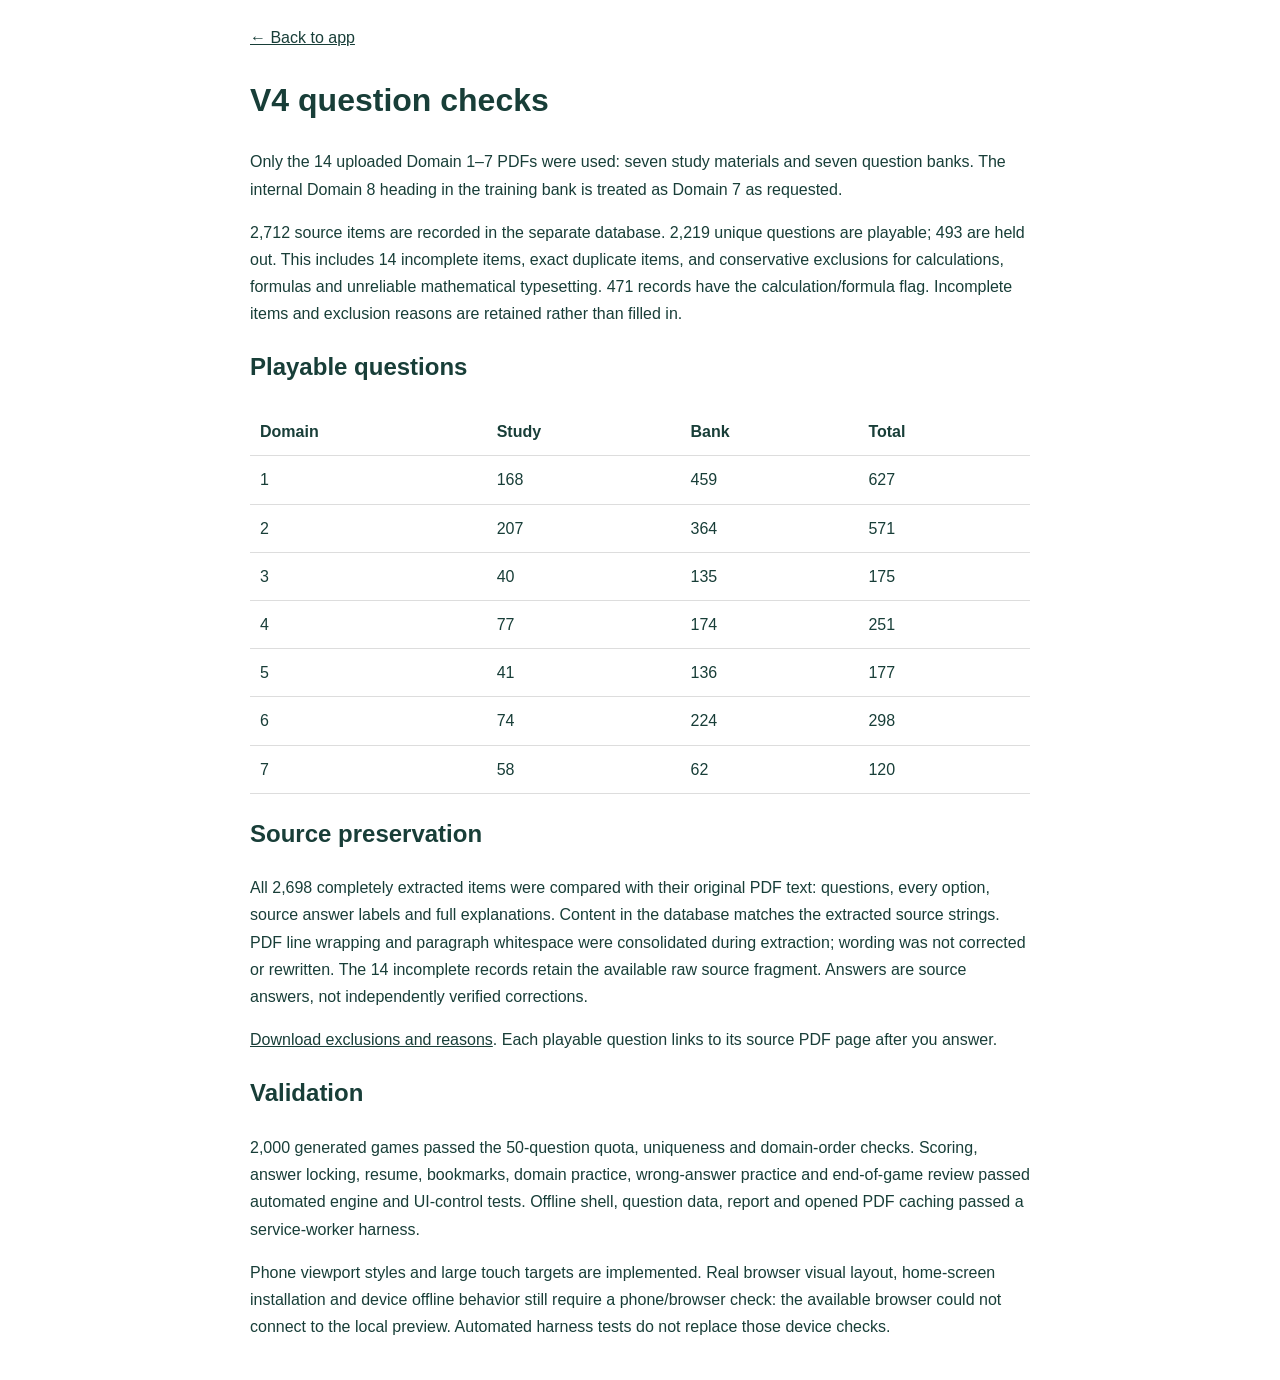
==== commit a3e81d88: "Add files via upload Update CSP app to V4 — 50-question rounds" ====
--- a/QUALITY_REPORT.html
+++ b/QUALITY_REPORT.html
@@ -1,283 +1 @@
-<!doctype html><html lang="en"><meta charset="utf-8"><meta name="viewport" content="width=device-width,initial-scale=1"><title>CSP question checks</title><style>body{font:15px/1.6 Arial;margin:32px auto;padding:0 20px;max-width:900px;color:#183e38;background:#f6f5f0}table{border-collapse:collapse;width:100%}th,td{border-bottom:1px solid #ddd;text-align:left;padding:10px}details{padding:10px 0;border-bottom:1px solid #ddd}summary{cursor:pointer}pre{white-space:pre-wrap;font:13px/1.6 Arial;overflow-wrap:anywhere}a{color:inherit}</style><a href="./">← Return to practice</a><h1>Clean edition: question checks</h1><p>14 supplied PDFs · 921 pages · 2712 source questions.</p><p>2224 questions included; 487 excluded or held for review; 1 identical duplicate removed in favor of study material.</p><table><tr><th>Domain</th><th>Study material</th><th>Question bank</th><th>Included total</th></tr><tr><td>Domain 1</td><td>168</td><td>460</td><td>628</td></tr><tr><td>Domain 2</td><td>208</td><td>364</td><td>572</td></tr><tr><td>Domain 3</td><td>40</td><td>135</td><td>175</td></tr><tr><td>Domain 4</td><td>78</td><td>174</td><td>252</td></tr><tr><td>Domain 5</td><td>41</td><td>136</td><td>177</td></tr><tr><td>Domain 6</td><td>74</td><td>226</td><td>300</td></tr><tr><td>Domain 7</td><td>58</td><td>62</td><td>120</td></tr></table><h2>What was checked</h2><ul><li>All source pages have extractable text. Questions crossing pages are joined.</li><li>Question boundaries, option labels, answer labels, nonempty explanations, unique IDs and source page references were checked programmatically.</li><li>Source option order is preserved, including choices that refer to other options by letter or number.</li><li>Question/option wording is retained; page headings and line wraps are cleaned. Basic chemical/unit typesetting is converted to readable text without changing the meaning.</li><li>Formula questions and advanced calculations are excluded. Basic rope-load division and statistical mode/median questions remain.</li><li>Question Bank Training is assigned to Domain 7 regardless of its internal Domain 8 heading.</li><li>Source answers are reproduced; they have not been independently fact-checked against current standards. Source PDFs are available from each question.</li><li>Domain rotation uses 20-question blocks with counts 5, 5, 2, 2, 2, 2, 2. Adjacent questions always have different domains, including across block boundaries.</li><li>Study material is preferred for three of every four selections per domain while unseen study and bank questions remain. When a pool runs out, the other pool supplies unseen questions. Questions repeat only after the domain's pool has been exhausted.</li></ul><h2>Exclusion reasons</h2><ul><li>Formula, advanced calculation, or typesetting-dependent mathematical content: 401</li><li>Formula/advanced calculation or diagram/table-dependent question: 49</li><li>Shared numerical table; omitted from calculation-free game: 14</li><li>Unresolved mathematical markup; held for review: 3</li><li>Unreliable symbol extraction; held for review: 6</li><li>Incomplete source or answer label; held for review: 14</li></ul><h2>Excluded and duplicate items</h2><p>These source items are not served in the game. Each entry identifies its original PDF page and question number.</p><details><summary>d1-b-848 · PDF page 11 · Formula, advanced calculation, or typesetting-dependent mathematical content</summary><p>Domain 1 - Advanced Application of Safety Principles - Question Bank.pdf</p><pre>A worker&#x27;s muscles act on an angle of 45º with respect to the direction of motion. The horizontal force necessary to start moving the item is 256 N and is measured standing in front of the item to be moved. What is the actual muscle force needed to start moving the item?</pre></details><details><summary>d1-b-853 · PDF page 13 · Formula/advanced calculation or diagram/table-dependent question</summary><p>Domain 1 - Advanced Application of Safety Principles - Question Bank.pdf</p><pre>Rope Diameter (inches) (improved plow steel) Number of clips Minimum Spacing Drop Forged Other material 1/2 3 4 3 5/8 3 4 3 3/4 3/4 4 5 4 1/2 7/8 4 5 5 1/4 1 5 6 6 1 1/8 6 6 6 3/4 1 1/4 6 7 7 1/2 1 3/8 7 7 8 1/4 1 1/2 7 8 9 When using u-bolt drop forged steel wire rope clips to make an eye in a 1 in. improved plow steel wire rope, you should use:</pre></details><details><summary>d1-b-860 · PDF page 16 · Formula/advanced calculation or diagram/table-dependent question</summary><p>Domain 1 - Advanced Application of Safety Principles - Question Bank.pdf</p><pre>The aspect ratio of fiber is defined as L/W. The aspect ratio of an exhaust hood is defined as:</pre></details><details><summary>d1-b-876 · PDF page 21 · Formula, advanced calculation, or typesetting-dependent mathematical content</summary><p>Domain 1 - Advanced Application of Safety Principles - Question Bank.pdf</p><pre>Pick the appropriate formula to calculate safety margin:</pre></details><details><summary>d1-b-877 · PDF page 22 · Formula, advanced calculation, or typesetting-dependent mathematical content</summary><p>Domain 1 - Advanced Application of Safety Principles - Question Bank.pdf</p><pre>A load of 500 lb is supported by a two-leg sling. If the legs of the sling make an angle of 60º with the load, what force is exerted on each leg of the sling?</pre></details><details><summary>d1-b-878 · PDF page 23 · Formula, advanced calculation, or typesetting-dependent mathematical content</summary><p>Domain 1 - Advanced Application of Safety Principles - Question Bank.pdf</p><pre>A pulley system consisting of 3 fixed and 2 movable pulleys is being used to raise a 500 lb load to a height of 20 ft. Neglecting friction, how much effort must be exerted?</pre></details><details><summary>d1-b-879 · PDF page 23 · Formula, advanced calculation, or typesetting-dependent mathematical content</summary><p>Domain 1 - Advanced Application of Safety Principles - Question Bank.pdf</p><pre>A 1,000 lb load is lifted with a two-leg sling whose legs are at a 30º angle with respect to the load. The stress on each leg of the sling is:</pre></details><details><summary>d1-b-880 · PDF page 24 · Formula, advanced calculation, or typesetting-dependent mathematical content</summary><p>Domain 1 - Advanced Application of Safety Principles - Question Bank.pdf</p><pre>Given a two-leg sling (each leg makes a 60º angle with respect to the load) supporting 20,000 lb, what is the tension on the left sling leg?</pre></details><details><summary>d1-b-881 · PDF page 24 · Formula, advanced calculation, or typesetting-dependent mathematical content</summary><p>Domain 1 - Advanced Application of Safety Principles - Question Bank.pdf</p><pre>A crane is lowering a 1,500 lb load to the ground. The operator applies the brakes causing the cable to break. What is the maximum tension on the cable if the breaking acceleration is 50 ft/sec2?</pre></details><details><summary>d1-b-902 · PDF page 32 · Formula/advanced calculation or diagram/table-dependent question</summary><p>Domain 1 - Advanced Application of Safety Principles - Question Bank.pdf</p><pre>A pallet of material in a freight elevator which goes up with constant upward acceleration exerts a push on the floor of the elevator whose value is:</pre></details><details><summary>d1-b-911 · PDF page 35 · Formula, advanced calculation, or typesetting-dependent mathematical content</summary><p>Domain 1 - Advanced Application of Safety Principles - Question Bank.pdf</p><pre>A cigarette contains 6 mg of tar. Calculate the cumulative daily dose of tar received by a 160 lb adult male who smokes 2 packs per day. Each pack contains 20 cigarettes.</pre></details><details><summary>d1-b-929 · PDF page 42 · Formula/advanced calculation or diagram/table-dependent question</summary><p>Domain 1 - Advanced Application of Safety Principles - Question Bank.pdf</p><pre>The amount of heat required to change 100 g of water at 15ºC to 75ºC is:</pre></details><details><summary>d1-b-933 · PDF page 44 · Formula, advanced calculation, or typesetting-dependent mathematical content</summary><p>Domain 1 - Advanced Application of Safety Principles - Question Bank.pdf</p><pre>The specific gravity of cast iron is 7. A 1 ft3 bar of it will weigh:</pre></details><details><summary>d1-b-934 · PDF page 44 · Formula, advanced calculation, or typesetting-dependent mathematical content</summary><p>Domain 1 - Advanced Application of Safety Principles - Question Bank.pdf</p><pre>Find the density of a block of iron 12 cm long, 8 cm wide, and 2 cm high, if the block has a mass of 700 g:</pre></details><details><summary>d1-b-935 · PDF page 45 · Formula, advanced calculation, or typesetting-dependent mathematical content</summary><p>Domain 1 - Advanced Application of Safety Principles - Question Bank.pdf</p><pre>A quantity of air exerts a pressure of 720 mm Hg when it occupies a volume of 50 cm3. This air is compressed until it exerts a pressure of 810 mm Hg. If the temperature is kept constant, what would be the volume of the gas after compression?</pre></details><details><summary>d1-b-936 · PDF page 45 · Formula, advanced calculation, or typesetting-dependent mathematical content</summary><p>Domain 1 - Advanced Application of Safety Principles - Question Bank.pdf</p><pre>A rectangular barge, 10 ft wide and 40 ft long sinks 6 in. deeper in the water after a truck is loaded on it. What is the weight of the truck?</pre></details><details><summary>d1-b-937 · PDF page 46 · Formula, advanced calculation, or typesetting-dependent mathematical content</summary><p>Domain 1 - Advanced Application of Safety Principles - Question Bank.pdf</p><pre>At a depth of 1,000 ft, what is the pressure on the deck of a submarine? (The density of salt water is 64.4 lb/ft3)</pre></details><details><summary>d1-b-939 · PDF page 46 · Formula, advanced calculation, or typesetting-dependent mathematical content</summary><p>Domain 1 - Advanced Application of Safety Principles - Question Bank.pdf</p><pre>What is the ratio of elemental Pb atoms (non-oxidized) to molecules of H2S04 after balancing the equation? Pb + H2SO4 + PbO2 → PbSO4 + H2O</pre></details><details><summary>d1-b-941 · PDF page 47 · Formula, advanced calculation, or typesetting-dependent mathematical content</summary><p>Domain 1 - Advanced Application of Safety Principles - Question Bank.pdf</p><pre>What is the weight of a hollow concrete cylinder with an outside diameter of 5 feet, an inside diameter of 3 feet, and a length of 6 feet?(Concrete weighs 150 lb/ft3).</pre></details><details><summary>d1-b-942 · PDF page 47 · Formula, advanced calculation, or typesetting-dependent mathematical content</summary><p>Domain 1 - Advanced Application of Safety Principles - Question Bank.pdf</p><pre>If the two legs of a right triangle have lengths of 20 feet and 30 feet, what is the angle formed by the longer leg and the hypotenuse?</pre></details><details><summary>d1-b-943 · PDF page 48 · Formula, advanced calculation, or typesetting-dependent mathematical content</summary><p>Domain 1 - Advanced Application of Safety Principles - Question Bank.pdf</p><pre>If the two legs of a right triangle have lengths of 10 feet and 15 feet, how long is the hypotenuse?</pre></details><details><summary>d1-b-944 · PDF page 48 · Formula, advanced calculation, or typesetting-dependent mathematical content</summary><p>Domain 1 - Advanced Application of Safety Principles - Question Bank.pdf</p><pre>If the diagonal of a rectangle has a length of 20 ft and forms a 30º angle with the base, what are the dimensions of the rectangle?</pre></details><details><summary>d1-b-945 · PDF page 49 · Formula, advanced calculation, or typesetting-dependent mathematical content</summary><p>Domain 1 - Advanced Application of Safety Principles - Question Bank.pdf</p><pre>What is the wavelength of an electromagnetic wave with a frequency of 108 Hz? (The speed of light is 3 x 108 m/sec.)</pre></details><details><summary>d1-b-948 · PDF page 50 · Formula, advanced calculation, or typesetting-dependent mathematical content</summary><p>Domain 1 - Advanced Application of Safety Principles - Question Bank.pdf</p><pre>Two forces of 50 lb each act on a bolt at angles from the horizontal of 30º and 60º. What is the direction of the resultant force?</pre></details><details><summary>d1-b-970 · PDF page 57 · Formula, advanced calculation, or typesetting-dependent mathematical content</summary><p>Domain 1 - Advanced Application of Safety Principles - Question Bank.pdf</p><pre>10 ml of 10 molar HCl contains _______ moles of HCl. This amount of HCl will neutralize ______ ml of 0.1 normal HNO3.</pre></details><details><summary>d1-b-971 · PDF page 58 · Formula, advanced calculation, or typesetting-dependent mathematical content</summary><p>Domain 1 - Advanced Application of Safety Principles - Question Bank.pdf</p><pre>A radioisotope has a half life of 1 year. How many years will it take to reduce the initial activity to less than 10%?</pre></details><details><summary>d1-b-972 · PDF page 58 · Formula/advanced calculation or diagram/table-dependent question</summary><p>Domain 1 - Advanced Application of Safety Principles - Question Bank.pdf</p><pre>A solution contains 10-1 moles of HYDROGEN ions per liter. The solution is:</pre></details><details><summary>d1-b-973 · PDF page 58 · Formula, advanced calculation, or typesetting-dependent mathematical content</summary><p>Domain 1 - Advanced Application of Safety Principles - Question Bank.pdf</p><pre>A tank of helium contains 150 l of gas at a pressure of 110 atm. What volume would the gas occupy at 1 atm assuming the temperature remains unchanged?</pre></details><details><summary>d1-b-997 · PDF page 67 · Formula, advanced calculation, or typesetting-dependent mathematical content</summary><p>Domain 1 - Advanced Application of Safety Principles - Question Bank.pdf</p><pre>What is the total resistance of three 30 devices connected in series?</pre></details><details><summary>d1-b-999 · PDF page 67 · Formula, advanced calculation, or typesetting-dependent mathematical content</summary><p>Domain 1 - Advanced Application of Safety Principles - Question Bank.pdf</p><pre>What is the total power of a parallel 110 V circuit where the current flow through the branches is 12.3 A, 8.5 A and 4.2 A?</pre></details><details><summary>d1-b-1011 · PDF page 71 · Formula, advanced calculation, or typesetting-dependent mathematical content</summary><p>Domain 1 - Advanced Application of Safety Principles - Question Bank.pdf</p><pre>A 10 part block and tackle is used to lift a load of 3 tons. Neglecting shear friction, what is the force required?</pre></details><details><summary>d1-b-1014 · PDF page 72 · Formula, advanced calculation, or typesetting-dependent mathematical content</summary><p>Domain 1 - Advanced Application of Safety Principles - Question Bank.pdf</p><pre>A wheelbarrow contains a load of 216 lb at an average distance of 1.50 ft from the axle. If the shaft of the wheelbarrow is 4 ft long, what is the force exerted upward by the fulcrum?</pre></details><details><summary>d1-b-1015 · PDF page 73 · Formula, advanced calculation, or typesetting-dependent mathematical content</summary><p>Domain 1 - Advanced Application of Safety Principles - Question Bank.pdf</p><pre>If water weighs 8.34 lb/gal, what work is required to move 300 gal of water from a mine 400 ft deep?</pre></details><details><summary>d1-b-1018 · PDF page 74 · Formula, advanced calculation, or typesetting-dependent mathematical content</summary><p>Domain 1 - Advanced Application of Safety Principles - Question Bank.pdf</p><pre>What predominant frequency can be expected from a fan which is direct driven at 3,600 rpm to deliver 2,400 cfm at 0.5 in. of water? The fan has 60 backward curved blades.</pre></details><details><summary>d1-b-1019 · PDF page 74 · Formula, advanced calculation, or typesetting-dependent mathematical content</summary><p>Domain 1 - Advanced Application of Safety Principles - Question Bank.pdf</p><pre>A two piece block and tackle with 5 parts of rope to lift a weight of 3,000 pounds requires how much force for lift (neglecting friction)?</pre></details><details><summary>d1-b-1025 · PDF page 76 · Formula, advanced calculation, or typesetting-dependent mathematical content</summary><p>Domain 1 - Advanced Application of Safety Principles - Question Bank.pdf</p><pre>A water tank used as a secondary water supply in a small manufacturing plant is 15 ft in diameter and is 35 ft tall. The supply line has a diameter of 6 in.. There is 1 ft of air space at the top of the tank when full. Two 4 in. diameter vents are located on the top of the tank to supply make up air as the tank is drained. What is the gauge pressure in the supply line (located 1 ft from the bottom of the tank)?</pre></details><details><summary>d1-b-1027 · PDF page 78 · Formula, advanced calculation, or typesetting-dependent mathematical content</summary><p>Domain 1 - Advanced Application of Safety Principles - Question Bank.pdf</p><pre>A pitot tube reading of 30 psi was measured on an open 2.5 in. smooth rounded hydrant butt. The coefficient of friction is 0.90. The theoretical flow rate for a 30 psi velocity head is 990 gpm. What is the actual discharge in gpm?</pre></details><details><summary>d1-b-1035 · PDF page 80 · Formula, advanced calculation, or typesetting-dependent mathematical content</summary><p>Domain 1 - Advanced Application of Safety Principles - Question Bank.pdf</p><pre>In a work area the noise levels are 95 dBA for 2 hr, 90 dBA for 4 hr and 85 dBA for 2 hr. Does this exceed the OSHA limits?</pre></details><details><summary>d1-b-1039 · PDF page 82 · Formula, advanced calculation, or typesetting-dependent mathematical content</summary><p>Domain 1 - Advanced Application of Safety Principles - Question Bank.pdf</p><pre>The following noise exposures were recorded: 92 dBA - 3 hours 95 dBA - 3 hours 90 dBA - 2 hours What is the total exposure?</pre></details><details><summary>d1-b-1040 · PDF page 83 · Formula/advanced calculation or diagram/table-dependent question</summary><p>Domain 1 - Advanced Application of Safety Principles - Question Bank.pdf</p><pre>The following noise exposures were recorded: 92 dBA - 3 hours 95 dBA - 3 hours 90 dBA - 2 hours Is there an over exposure to noise?</pre></details><details><summary>d1-b-1043 · PDF page 84 · Formula, advanced calculation, or typesetting-dependent mathematical content</summary><p>Domain 1 - Advanced Application of Safety Principles - Question Bank.pdf</p><pre>Calculate the estimated near field power density on a microwave beam axis emitted from a large circular antenna with an effective diameter of 3 m and an average power output of 200 W.</pre></details><details><summary>d1-b-1044 · PDF page 85 · Formula, advanced calculation, or typesetting-dependent mathematical content</summary><p>Domain 1 - Advanced Application of Safety Principles - Question Bank.pdf</p><pre>Calculate the estimated far field power density 6 m from a 900 MHz microwave antenna with an effective diameter of 3 m and an average power output of 200 W?</pre></details><details><summary>d1-b-1102 · PDF page 108 · Formula, advanced calculation, or typesetting-dependent mathematical content</summary><p>Domain 1 - Advanced Application of Safety Principles - Question Bank.pdf</p><pre>Use the following data: 8 ft deep, unshored trench; floor of trench is 6 ft wide; Type A soil (sloping requirement for Type A soil is 3/4 horizontal to 1 vertical). What is the minimum acceptable width of the trench at grade level if the trench is properly sloped?</pre></details><details><summary>d1-b-1104 · PDF page 109 · Formula, advanced calculation, or typesetting-dependent mathematical content</summary><p>Domain 1 - Advanced Application of Safety Principles - Question Bank.pdf</p><pre>If a wire is 200 ft long and has a resistance of 1.5 and a diameter of 2 mm, what will the resistance be if the length is 140 ft and the diameter is 2.5 mm?</pre></details><details><summary>d1-b-1113 · PDF page 112 · Formula, advanced calculation, or typesetting-dependent mathematical content</summary><p>Domain 1 - Advanced Application of Safety Principles - Question Bank.pdf</p><pre>Assume a fan operates at 81% of maximum efficiency and delivers 6,000 cfm of air against a total pressure of 2 in. H2O. What horsepower is delivered?</pre></details><details><summary>d1-b-1119 · PDF page 114 · Formula, advanced calculation, or typesetting-dependent mathematical content</summary><p>Domain 1 - Advanced Application of Safety Principles - Question Bank.pdf</p><pre>How much horsepower is expended by a gasoline engine driving a winch used to raise a 2,200 lb fixture a distance of 20 ft in 10 sec?</pre></details><details><summary>d1-b-1120 · PDF page 114 · Formula, advanced calculation, or typesetting-dependent mathematical content</summary><p>Domain 1 - Advanced Application of Safety Principles - Question Bank.pdf</p><pre>What effort must be exerted by a material handler who is required to push a 200 lb barrel up a 10 ft long inclined plank on to a dock that is 2 ft above the ground? (Neglect friction.)</pre></details><details><summary>d1-b-1121 · PDF page 115 · Formula, advanced calculation, or typesetting-dependent mathematical content</summary><p>Domain 1 - Advanced Application of Safety Principles - Question Bank.pdf</p><pre>A wheelbarrow contains a load of 216 lb at an average distance of 1.50 ft from the axle. If the shaft of the wheelbarrow is 4 ft long, what force will be needed to raise the handles of the wheelbarrow?</pre></details><details><summary>d1-b-1122 · PDF page 115 · Formula, advanced calculation, or typesetting-dependent mathematical content</summary><p>Domain 1 - Advanced Application of Safety Principles - Question Bank.pdf</p><pre>Given a load of 2,000 lb and a two-leg sling making an angle of 30º with the horizontal, what is the tension of each leg in the sling?</pre></details><details><summary>d1-b-1123 · PDF page 116 · Formula, advanced calculation, or typesetting-dependent mathematical content</summary><p>Domain 1 - Advanced Application of Safety Principles - Question Bank.pdf</p><pre>A box weighing 500 lb is to be pushed up a ramp with a 5% grade. If the coefficient of friction is 0.15, what is the force required to push the box up the ramp?</pre></details><details><summary>d1-b-1131 · PDF page 119 · Formula, advanced calculation, or typesetting-dependent mathematical content</summary><p>Domain 1 - Advanced Application of Safety Principles - Question Bank.pdf</p><pre>If a uniformly distributed 5,000 lb load is to be lifted by a 2-leg bridle hitch with each leg forming an angle of 45º with the load, what is the load on each leg of the sling?</pre></details><details><summary>d1-b-1132 · PDF page 119 · Formula, advanced calculation, or typesetting-dependent mathematical content</summary><p>Domain 1 - Advanced Application of Safety Principles - Question Bank.pdf</p><pre>If an analytical procedure requires 4 mg of a substance having a TLV of 100 ppm and a molecular weight of 156, what is the minimum time required to collect one sample at the TLV if the sampling rate is 1.5 lpm?</pre></details><details><summary>d1-b-1133 · PDF page 120 · Formula, advanced calculation, or typesetting-dependent mathematical content</summary><p>Domain 1 - Advanced Application of Safety Principles - Question Bank.pdf</p><pre>If 100 ml of methylene chloride is spilled into an unventilated room 4 m * 4 m * 10 m, what would the concentration be after it has all evaporated? (SG of methyl chloride is 1.336 and MW is 85)</pre></details><details><summary>d1-b-1134 · PDF page 120 · Formula, advanced calculation, or typesetting-dependent mathematical content</summary><p>Domain 1 - Advanced Application of Safety Principles - Question Bank.pdf</p><pre>How much acetone would have to be evaporated into a room15 ft * 12 ft * 10 ft to give a final concentration of 10 ppm at STP? (SG of acetone is 0.79 and MW is 58)</pre></details><details><summary>d1-b-1135 · PDF page 121 · Formula, advanced calculation, or typesetting-dependent mathematical content</summary><p>Domain 1 - Advanced Application of Safety Principles - Question Bank.pdf</p><pre>Workplace air at 120ºF was sampled and 70 mg of methylchloroform was found in an 850 liter sample. What would the concentration have been at normal temperature and pressure (NTP)? (MW of methylchloroform is 133)</pre></details><details><summary>d1-b-1137 · PDF page 122 · Formula, advanced calculation, or typesetting-dependent mathematical content</summary><p>Domain 1 - Advanced Application of Safety Principles - Question Bank.pdf</p><pre>What would the resulting acetone vapor concentration be if 2 g of acetone were allowed to evaporate in a chamber 5 ft * 10 ft * 7 ft? (MW of acetone is 58)</pre></details><details><summary>d1-b-1138 · PDF page 122 · Formula, advanced calculation, or typesetting-dependent mathematical content</summary><p>Domain 1 - Advanced Application of Safety Principles - Question Bank.pdf</p><pre>What volume would 100 cm3 of carbon monoxide occupy at 70ºF and 1 atm if the temperature and pressure were changed to 150ºF and 2 atm?</pre></details><details><summary>d1-b-1139 · PDF page 123 · Formula, advanced calculation, or typesetting-dependent mathematical content</summary><p>Domain 1 - Advanced Application of Safety Principles - Question Bank.pdf</p><pre>A worker is exposed to xylene during her 8-hr work day in the following concentrations: 2 hr at 100 ppm; 2 hr at 150 ppm; and 4 hr at 50 ppm. What is her time-weighted-average (TWA) exposure? (MW of xylene is 106)</pre></details><details><summary>d1-b-1140 · PDF page 123 · Formula, advanced calculation, or typesetting-dependent mathematical content</summary><p>Domain 1 - Advanced Application of Safety Principles - Question Bank.pdf</p><pre>What volume of phosphorus oxychloride would be needed to attain a concentration of 25 ppm in a 50 ft3 container? (SG of phosphorus oxychloride is 1.675 and MW is 153)</pre></details><details><summary>d1-b-1141 · PDF page 123 · Formula, advanced calculation, or typesetting-dependent mathematical content</summary><p>Domain 1 - Advanced Application of Safety Principles - Question Bank.pdf</p><pre>What concentration of xylene would be produced using a permeation tube if the tube weighed 114.123 g at the start and 113.997 g after 5.8 hr if the flow rate over the tube was 92.3 lpm?</pre></details><details><summary>d1-b-1142 · PDF page 124 · Formula, advanced calculation, or typesetting-dependent mathematical content</summary><p>Domain 1 - Advanced Application of Safety Principles - Question Bank.pdf</p><pre>How much acetone would have to be evaporated in a room 25 ft x 25 ft x 25 ft to give a final concentration of 25 ppm at STP? (SG of acetone is 0.79 and MW is 58)</pre></details><details><summary>d1-b-1143 · PDF page 124 · Formula, advanced calculation, or typesetting-dependent mathematical content</summary><p>Domain 1 - Advanced Application of Safety Principles - Question Bank.pdf</p><pre>Assuming perfect mixing of dilution air with contaminated air, how long will it take to dilute 500 ppm of contaminant to 1 ppm assuming a dilution rate of 230 cfm and a room size of 1,000 ft3?</pre></details><details><summary>d1-b-1144 · PDF page 125 · Formula, advanced calculation, or typesetting-dependent mathematical content</summary><p>Domain 1 - Advanced Application of Safety Principles - Question Bank.pdf</p><pre>Assuming perfect mixing of dilution air with contaminated air, how long will it take to dilute 10,000 ppm of contaminated air to 1 ppm assuming a dilution rate of 230 cfm and a small office with dimensions of 10 ft x 10 ft x 10 ft?</pre></details><details><summary>d1-b-1145 · PDF page 125 · Formula, advanced calculation, or typesetting-dependent mathematical content</summary><p>Domain 1 - Advanced Application of Safety Principles - Question Bank.pdf</p><pre>What gas concentration results when 5 ml of dry phosphorus pentafluoride is injected by gas syringe into a 13 gallon glass carboy filled with air? (MW of dry phosphorus pentafluoride is 126).</pre></details><details><summary>d1-b-1147 · PDF page 127 · Formula, advanced calculation, or typesetting-dependent mathematical content</summary><p>Domain 1 - Advanced Application of Safety Principles - Question Bank.pdf</p><pre>A gas mixture is 75% methane and 25% propane by volume. The respective LEL&#x27;s are 5% and 2.1%. What is the LEL (in air) for the gas mixture?</pre></details><details><summary>d1-b-1148 · PDF page 127 · Formula, advanced calculation, or typesetting-dependent mathematical content</summary><p>Domain 1 - Advanced Application of Safety Principles - Question Bank.pdf</p><pre>A gas mixture is 75% methane and 25% propane by volume. The respective UEL&#x27;s are 15% and 9.5%. What is the UEL (in air) for the mixture?</pre></details><details><summary>d1-b-1193 · PDF page 143 · Formula, advanced calculation, or typesetting-dependent mathematical content</summary><p>Domain 1 - Advanced Application of Safety Principles - Question Bank.pdf</p><pre>If a curie represents 3.7 x 1010 disintegrations per second, how many disintegrations per second in a microcurie?</pre></details><details><summary>d1-b-1195 · PDF page 144 · Formula, advanced calculation, or typesetting-dependent mathematical content</summary><p>Domain 1 - Advanced Application of Safety Principles - Question Bank.pdf</p><pre>The dose rate at 2 m from a particular gamma source is 50 mrem/hr. At what distance will it give a dose rate of 2.0 mrem/hr?</pre></details><details><summary>d1-b-1205 · PDF page 148 · Formula, advanced calculation, or typesetting-dependent mathematical content</summary><p>Domain 1 - Advanced Application of Safety Principles - Question Bank.pdf</p><pre>Determine the wavelength of a low frequency sound of 100 Hz, which is traveling through steel at 16,400 ft/sec.</pre></details><details><summary>d1-b-1206 · PDF page 148 · Formula, advanced calculation, or typesetting-dependent mathematical content</summary><p>Domain 1 - Advanced Application of Safety Principles - Question Bank.pdf</p><pre>The decay rate of radium is 1.36 x 10-11 per sec. What is its half life?</pre></details><details><summary>d1-b-1210 · PDF page 150 · Formula, advanced calculation, or typesetting-dependent mathematical content</summary><p>Domain 1 - Advanced Application of Safety Principles - Question Bank.pdf</p><pre>What is the general formula in standardized notation for Newton&#x27;s second law?</pre></details><details><summary>d1-b-1211 · PDF page 150 · Formula/advanced calculation or diagram/table-dependent question</summary><p>Domain 1 - Advanced Application of Safety Principles - Question Bank.pdf</p><pre>What is the mathematical relationship of the wavelength of a photon to its frequency?</pre></details><details><summary>d1-b-1243 · PDF page 162 · Formula, advanced calculation, or typesetting-dependent mathematical content</summary><p>Domain 1 - Advanced Application of Safety Principles - Question Bank.pdf</p><pre>If two legs of a triangle have lengths of 15 feet and 25 feet, and the included angle is 135º, how long is the third side?</pre></details><details><summary>d1-b-1247 · PDF page 164 · Formula, advanced calculation, or typesetting-dependent mathematical content</summary><p>Domain 1 - Advanced Application of Safety Principles - Question Bank.pdf</p><pre>A cylinder contains 1,000.0 psi(g). What is its absolute pressure?</pre></details><details><summary>d1-b-1248 · PDF page 164 · Formula, advanced calculation, or typesetting-dependent mathematical content</summary><p>Domain 1 - Advanced Application of Safety Principles - Question Bank.pdf</p><pre>A gas inside a sealed drum exerts 15.3 psi(g) at 25ºC. What is the pressure inside the drum when the temperature is 40ºC?</pre></details><details><summary>d1-b-1249 · PDF page 165 · Formula, advanced calculation, or typesetting-dependent mathematical content</summary><p>Domain 1 - Advanced Application of Safety Principles - Question Bank.pdf</p><pre>A gas occupies a volume of 2.75 liters at 87ºC and 150 torr. What volume will the gas occupy at 25ºC and 745 torr?</pre></details><details><summary>d1-b-1250 · PDF page 165 · Formula, advanced calculation, or typesetting-dependent mathematical content</summary><p>Domain 1 - Advanced Application of Safety Principles - Question Bank.pdf</p><pre>A mixture of gases at 1 atm contains 66.0% N2, 14% O2 and 20% CO2 by volume. What is the partial pressure of each gas in mm Hg?</pre></details><details><summary>d1-b-1266 · PDF page 171 · Formula, advanced calculation, or typesetting-dependent mathematical content</summary><p>Domain 1 - Advanced Application of Safety Principles - Question Bank.pdf</p><pre>An 8.0 ft steel ladder is placed against a building. The top of the ladder is 7.6 ft up the building wall then slips 1.0 ft down. How far did the bottom of the ladder move?</pre></details><details><summary>d1-b-1267 · PDF page 172 · Formula, advanced calculation, or typesetting-dependent mathematical content</summary><p>Domain 1 - Advanced Application of Safety Principles - Question Bank.pdf</p><pre>A ladder leans against the side of a building and makes an angle of 70º with the ground. The foot of the ladder is 30 ft from the building. What is the length of the ladder?</pre></details><details><summary>d1-b-1268 · PDF page 173 · Formula, advanced calculation, or typesetting-dependent mathematical content</summary><p>Domain 1 - Advanced Application of Safety Principles - Question Bank.pdf</p><pre>If a 220 lb man runs up a 10 ft flight of stairs in 4 sec, how much horsepower does he develop?</pre></details><details><summary>d1-b-1269 · PDF page 173 · Formula, advanced calculation, or typesetting-dependent mathematical content</summary><p>Domain 1 - Advanced Application of Safety Principles - Question Bank.pdf</p><pre>What is the absolute pressure at the bottom of an open-air tank filled with sea water to a depth of 10 ft with an average density of 64 lb/ft3?</pre></details><details><summary>d1-b-1270 · PDF page 174 · Formula, advanced calculation, or typesetting-dependent mathematical content</summary><p>Domain 1 - Advanced Application of Safety Principles - Question Bank.pdf</p><pre>To secure a roof antenna three guy wires are required. The wires will make an angle of 35º with respect to the roof. How much guy wire is needed if the antenna is 10 ft high?</pre></details><details><summary>d1-b-1271 · PDF page 174 · Formula, advanced calculation, or typesetting-dependent mathematical content</summary><p>Domain 1 - Advanced Application of Safety Principles - Question Bank.pdf</p><pre>A 4 ft high by 8 ft wide panel is submerged such that the top of the panel is located 18 ft below the water line. What total force is experienced by the panel?</pre></details><details><summary>d1-b-1272 · PDF page 175 · Formula, advanced calculation, or typesetting-dependent mathematical content</summary><p>Domain 1 - Advanced Application of Safety Principles - Question Bank.pdf</p><pre>What is the axial tensile stress on this cross support (neglecting the effects of beam weight)?</pre></details><details><summary>d1-b-1273 · PDF page 176 · Formula, advanced calculation, or typesetting-dependent mathematical content</summary><p>Domain 1 - Advanced Application of Safety Principles - Question Bank.pdf</p><pre>A sled and passenger weigh 86 lb. The coefficient of friction of steel runners on snow is 0.07. What force is needed to get the sled moving?</pre></details><details><summary>d1-b-1274 · PDF page 176 · Formula, advanced calculation, or typesetting-dependent mathematical content</summary><p>Domain 1 - Advanced Application of Safety Principles - Question Bank.pdf</p><pre>If water weighs 8.34 lb / gal and 100 gal are moved up from the bottom to the top of a 100 ft tank, what work is done?</pre></details><details><summary>d1-b-1275 · PDF page 176 · Formula, advanced calculation, or typesetting-dependent mathematical content</summary><p>Domain 1 - Advanced Application of Safety Principles - Question Bank.pdf</p><pre>What size of motor on a hoist rated at 2,000 lb is required if the motor were required to raise a rated load of 25 ft in no longer than 3 sec?</pre></details><details><summary>d1-b-1276 · PDF page 177 · Formula, advanced calculation, or typesetting-dependent mathematical content</summary><p>Domain 1 - Advanced Application of Safety Principles - Question Bank.pdf</p><pre>A three-leg sling is supported from a single point and attaches to a 1,000 lb steel cylindrical object at three equidistant points along the cylinder&#x27;s circumference (i.e., the attachment points on the steel cylinder are 120º apart). The center of gravity of the cylinder runs through its center. When attached to this steel cylinder, each leg of the sling creates a 30º angle with respect to the load. What is the tension in each leg of the sling?</pre></details><details><summary>d1-b-1277 · PDF page 177 · Formula, advanced calculation, or typesetting-dependent mathematical content</summary><p>Domain 1 - Advanced Application of Safety Principles - Question Bank.pdf</p><pre>Determine the horsepower required to lift a 120 lb weight to a height of 40 ft in 65 sec.</pre></details><details><summary>d1-b-1284 · PDF page 180 · Formula, advanced calculation, or typesetting-dependent mathematical content</summary><p>Domain 1 - Advanced Application of Safety Principles - Question Bank.pdf</p><pre>A vehicle is traveling at a constant speed of 45 mph. On average, the vehicle accelerates at a rate of 1 ft/sec2 four times per hour for 30 seconds to pass other vehicles. How far does the vehicle travel in one hour?</pre></details><details><summary>d1-b-1285 · PDF page 180 · Formula, advanced calculation, or typesetting-dependent mathematical content</summary><p>Domain 1 - Advanced Application of Safety Principles - Question Bank.pdf</p><pre>If a drag racer has a terminal velocity of 200 mph after a ¼ mile race, what has been the average acceleration?</pre></details><details><summary>d1-b-1286 · PDF page 181 · Formula, advanced calculation, or typesetting-dependent mathematical content</summary><p>Domain 1 - Advanced Application of Safety Principles - Question Bank.pdf</p><pre>If a man applies a force in a horizontal direction to slide an 80 lb crate 10 ft, how much work did he perform? (Assume the coefficient of static friction is 0.40 between the crate and the floor.)</pre></details><details><summary>d1-b-1287 · PDF page 181 · Formula, advanced calculation, or typesetting-dependent mathematical content</summary><p>Domain 1 - Advanced Application of Safety Principles - Question Bank.pdf</p><pre>If a man lifts a 90 lb crate 3 ft, how much work did he perform?</pre></details><details><summary>d1-b-1288 · PDF page 181 · Formula, advanced calculation, or typesetting-dependent mathematical content</summary><p>Domain 1 - Advanced Application of Safety Principles - Question Bank.pdf</p><pre>A man pushes a 30 lb object for 8 ft on a 15º inclined plane. If the dynamic coefficient of friction is 0.40, how much work did he perform?</pre></details><details><summary>d1-b-1289 · PDF page 182 · Formula, advanced calculation, or typesetting-dependent mathematical content</summary><p>Domain 1 - Advanced Application of Safety Principles - Question Bank.pdf</p><pre>How much kinetic energy is required to bring a 3,000 lb automobile to a speed of 45 mph?</pre></details><details><summary>d1-b-1290 · PDF page 182 · Formula, advanced calculation, or typesetting-dependent mathematical content</summary><p>Domain 1 - Advanced Application of Safety Principles - Question Bank.pdf</p><pre>How much kinetic energy is required to stop a 4,000 lb automobile travelling at 60 mph?</pre></details><details><summary>d1-b-1291 · PDF page 183 · Formula, advanced calculation, or typesetting-dependent mathematical content</summary><p>Domain 1 - Advanced Application of Safety Principles - Question Bank.pdf</p><pre>If 300,000 ft-lb of kinetic energy is required to bring a moving automobile to a stop, and the total braking power transmitted to the road is 1,500 lb, how far did the vehicle go before it came to a stop?</pre></details><details><summary>d1-b-1292 · PDF page 183 · Formula, advanced calculation, or typesetting-dependent mathematical content</summary><p>Domain 1 - Advanced Application of Safety Principles - Question Bank.pdf</p><pre>What is the potential energy with respect to gravity of a 10 lb steel ball at a height of 12 ft from the surface of the earth?</pre></details><details><summary>d1-b-1305 · PDF page 188 · Formula, advanced calculation, or typesetting-dependent mathematical content</summary><p>Domain 1 - Advanced Application of Safety Principles - Question Bank.pdf</p><pre>Which is the intensity of illumination of a warehouse floor at a distance of 20 ft from a 1,000 candle power source?</pre></details><details><summary>d1-b-1307 · PDF page 188 · Formula, advanced calculation, or typesetting-dependent mathematical content</summary><p>Domain 1 - Advanced Application of Safety Principles - Question Bank.pdf</p><pre>What is the intensity of illumination of the top of a bench at a distance of 4 ft from a 150 candlepower light source?</pre></details><details><summary>d1-b-1313 · PDF page 190 · Formula, advanced calculation, or typesetting-dependent mathematical content</summary><p>Domain 1 - Advanced Application of Safety Principles - Question Bank.pdf</p><pre>What is the intensity of illumination on top of an assembly bench at a distance of 2 ft from a 200 candlepower light?</pre></details><details><summary>d1-b-1318 · PDF page 192 · Formula, advanced calculation, or typesetting-dependent mathematical content</summary><p>Domain 1 - Advanced Application of Safety Principles - Question Bank.pdf</p><pre>Radon 222 has a half life of 3.8 days. What will the activity be of 1.0 microcurie of radon 222 after 15.2 days?</pre></details><details><summary>d1-b-1325 · PDF page 195 · Formula, advanced calculation, or typesetting-dependent mathematical content</summary><p>Domain 1 - Advanced Application of Safety Principles - Question Bank.pdf</p><pre>An automobile traveling 55 mi/hr is slowing up at the rate of 5 mi/hr per second. How many seconds will it take to stop?</pre></details><details><summary>d1-b-1328 · PDF page 196 · Formula, advanced calculation, or typesetting-dependent mathematical content</summary><p>Domain 1 - Advanced Application of Safety Principles - Question Bank.pdf</p><pre>A 6 in. diameter grinding wheel rotating at 500 rpm has a surface speed of:</pre></details><details><summary>d1-b-1329 · PDF page 197 · Formula/advanced calculation or diagram/table-dependent question</summary><p>Domain 1 - Advanced Application of Safety Principles - Question Bank.pdf</p><pre>One of the most fundamental relationships in the field of acoustics is the relationship between wavelength, velocity, and frequency. Wavelength (l) =</pre></details><details><summary>d1-b-1330 · PDF page 197 · Formula, advanced calculation, or typesetting-dependent mathematical content</summary><p>Domain 1 - Advanced Application of Safety Principles - Question Bank.pdf</p><pre>Solve the following problem:(6! 6!) / (3! 2!)</pre></details><details><summary>d1-b-1334 · PDF page 198 · Formula, advanced calculation, or typesetting-dependent mathematical content</summary><p>Domain 1 - Advanced Application of Safety Principles - Question Bank.pdf</p><pre>Which of the following is a root of the equation? 6x2 + 16x + 8 = 0</pre></details><details><summary>d1-b-1335 · PDF page 199 · Formula, advanced calculation, or typesetting-dependent mathematical content</summary><p>Domain 1 - Advanced Application of Safety Principles - Question Bank.pdf</p><pre>A 10 lb steel ball is dropped from a height of 12 ft. What are the potential and kinetic energies of the ball when it reaches a height of 8 ft?</pre></details><details><summary>d1-b-1336 · PDF page 199 · Formula, advanced calculation, or typesetting-dependent mathematical content</summary><p>Domain 1 - Advanced Application of Safety Principles - Question Bank.pdf</p><pre>A 10 lb steel ball is dropped from a height of 12 ft. What is the speed of the ball after it has fallen 4 ft?</pre></details><details><summary>d1-b-1337 · PDF page 199 · Formula, advanced calculation, or typesetting-dependent mathematical content</summary><p>Domain 1 - Advanced Application of Safety Principles - Question Bank.pdf</p><pre>What is the potential energy with respect to the elastic force of a ball pulled 6 in. in a horizontal direction from the undeformed position?(Assume a spring constant of 8 lb/in.)</pre></details><details><summary>d1-b-1362 · PDF page 208 · Formula, advanced calculation, or typesetting-dependent mathematical content</summary><p>Domain 1 - Advanced Application of Safety Principles - Question Bank.pdf</p><pre>A room 50 ft x 20 ft x 10 ft contains 100 ppm of CCl4. How much time is required to lower the concentration to 25 ppm if a blower generating 300 cfm is used to clear the room?</pre></details><details><summary>d1-b-1363 · PDF page 209 · Formula, advanced calculation, or typesetting-dependent mathematical content</summary><p>Domain 1 - Advanced Application of Safety Principles - Question Bank.pdf</p><pre>A 50 ft x 190 ft x 20 ft building is supplied with 8,000 cfm. What is the number of air changes per hour in the building?</pre></details><details><summary>d1-b-1364 · PDF page 209 · Formula/advanced calculation or diagram/table-dependent question</summary><p>Domain 1 - Advanced Application of Safety Principles - Question Bank.pdf</p><pre>A large office building is designed for 5.3 air changes per hour. With this design, how many minutes will it take for one air change?</pre></details><details><summary>d1-b-1365 · PDF page 209 · Formula, advanced calculation, or typesetting-dependent mathematical content</summary><p>Domain 1 - Advanced Application of Safety Principles - Question Bank.pdf</p><pre>A large office building currently houses 50 people. If the building HVAC system supplies 8,000 cfm and 90% of the air is recirculated, what is the outdoor air ventilation rate per person?</pre></details><details><summary>d1-b-1366 · PDF page 210 · Formula, advanced calculation, or typesetting-dependent mathematical content</summary><p>Domain 1 - Advanced Application of Safety Principles - Question Bank.pdf</p><pre>Canopy hoods are rarely used due to the often poor performance of this hood type. One equation used, however, to size a canopy hood is:</pre></details><details><summary>d1-b-1368 · PDF page 210 · Formula, advanced calculation, or typesetting-dependent mathematical content</summary><p>Domain 1 - Advanced Application of Safety Principles - Question Bank.pdf</p><pre>An exhaust system operates at 25,000 cfm. A hood is added to the system which requires a total system capacity of 30,000 cfm. How much should the fan speed be increased to handle the extra exhaust volume?</pre></details><details><summary>d1-b-1369 · PDF page 211 · Formula, advanced calculation, or typesetting-dependent mathematical content</summary><p>Domain 1 - Advanced Application of Safety Principles - Question Bank.pdf</p><pre>An exhaust system operating at 25,000 cfm is increased to 30,000 cfm. What is the required increase in the fan horsepower to handle the increased volume?</pre></details><details><summary>d1-b-1370 · PDF page 211 · Formula, advanced calculation, or typesetting-dependent mathematical content</summary><p>Domain 1 - Advanced Application of Safety Principles - Question Bank.pdf</p><pre>What is the approximate capture velocity 12 in. away from a 1 ft diameter duct exhausting air at a duct velocity of 4,000 ft/min?</pre></details><details><summary>d1-b-1372 · PDF page 212 · Formula, advanced calculation, or typesetting-dependent mathematical content</summary><p>Domain 1 - Advanced Application of Safety Principles - Question Bank.pdf</p><pre>A duct velocity of 4,005 ft/min is equivalent to what VP?</pre></details><details><summary>d1-b-1373 · PDF page 212 · Formula, advanced calculation, or typesetting-dependent mathematical content</summary><p>Domain 1 - Advanced Application of Safety Principles - Question Bank.pdf</p><pre>An exhaust duct static pressure is -1.50 in.. Total pressure is -0.75 in.. What is the standard air velocity pressure?</pre></details><details><summary>d1-b-1374 · PDF page 213 · Formula, advanced calculation, or typesetting-dependent mathematical content</summary><p>Domain 1 - Advanced Application of Safety Principles - Question Bank.pdf</p><pre>An exhaust duct has a velocity pressure of 0.75 in.. What is the velocity inside of this duct?</pre></details><details><summary>d1-b-1375 · PDF page 213 · Formula, advanced calculation, or typesetting-dependent mathematical content</summary><p>Domain 1 - Advanced Application of Safety Principles - Question Bank.pdf</p><pre>A 12 in. diameter duct has an average duct velocity of 3,200 ft/min. What is Q?</pre></details><details><summary>d1-b-1376 · PDF page 214 · Formula, advanced calculation, or typesetting-dependent mathematical content</summary><p>Domain 1 - Advanced Application of Safety Principles - Question Bank.pdf</p><pre>Two impingers are attached in series. What is the collection efficiency of the first impinger if it contains 95.6 g, and the second impinger contains 7.5 g of the same air contaminant?</pre></details><details><summary>d1-b-1377 · PDF page 214 · Formula, advanced calculation, or typesetting-dependent mathematical content</summary><p>Domain 1 - Advanced Application of Safety Principles - Question Bank.pdf</p><pre>A rotameter calibrated at 25ºC and 760 mm Hg gives a rate indicated as 1.45 l/min at 40ºC and 680 mm Hg. What is the corrected standard air flow rate?</pre></details><details><summary>d1-b-1378 · PDF page 214 · Formula, advanced calculation, or typesetting-dependent mathematical content</summary><p>Domain 1 - Advanced Application of Safety Principles - Question Bank.pdf</p><pre>Calculate the density of air in units of mg/cm3under Standard Industrial Hygiene Condition:</pre></details><details><summary>d1-b-1379 · PDF page 215 · Formula, advanced calculation, or typesetting-dependent mathematical content</summary><p>Domain 1 - Advanced Application of Safety Principles - Question Bank.pdf</p><pre>What is the density of dry air in units of lb/ft3 at 70ºF, the industrial ventilation design standard?</pre></details><details><summary>d1-b-1380 · PDF page 215 · Formula, advanced calculation, or typesetting-dependent mathematical content</summary><p>Domain 1 - Advanced Application of Safety Principles - Question Bank.pdf</p><pre>Calculate the density of standard air at 200ºC and at 0.7 atm:</pre></details><details><summary>d1-b-1382 · PDF page 216 · Formula, advanced calculation, or typesetting-dependent mathematical content</summary><p>Domain 1 - Advanced Application of Safety Principles - Question Bank.pdf</p><pre>A building 100 ft x 20 ft x 10 ft experiences 12 air changes per hour. What is the flow rate in the building?</pre></details><details><summary>d1-b-1386 · PDF page 217 · Formula, advanced calculation, or typesetting-dependent mathematical content</summary><p>Domain 1 - Advanced Application of Safety Principles - Question Bank.pdf</p><pre>The flow through a 10 ft * 10 ft opening to a spray booth was calculated to be 20,000 cfm. What is the velocity of air at the spray booth face?</pre></details><details><summary>d1-b-1387 · PDF page 217 · Formula, advanced calculation, or typesetting-dependent mathematical content</summary><p>Domain 1 - Advanced Application of Safety Principles - Question Bank.pdf</p><pre>If a spray booth has a frontal opening of 4 ft * 6 ft and requires a flow of 120 ft/min, how many cubic feet of air would go through the opening every minute?</pre></details><details><summary>d1-b-1392 · PDF page 219 · Formula, advanced calculation, or typesetting-dependent mathematical content</summary><p>Domain 1 - Advanced Application of Safety Principles - Question Bank.pdf</p><pre>If the velocity pressure in a duct is 2 in. of water, what is the air velocity (at STP)?</pre></details><details><summary>d1-b-1393 · PDF page 219 · Formula, advanced calculation, or typesetting-dependent mathematical content</summary><p>Domain 1 - Advanced Application of Safety Principles - Question Bank.pdf</p><pre>If the velocity of air in a duct is known to be 1,250 ft/min, what is the velocity pressure (assume STP)?</pre></details><details><summary>d1-b-1395 · PDF page 220 · Formula, advanced calculation, or typesetting-dependent mathematical content</summary><p>Domain 1 - Advanced Application of Safety Principles - Question Bank.pdf</p><pre>If a hood&#x27;s static pressure is measured at -1.25 in. of water and the coefficient of entry is know to be 0.82, what is the air velocity immediately downstream from the hood?</pre></details><details><summary>d1-b-1408 · PDF page 224 · Formula, advanced calculation, or typesetting-dependent mathematical content</summary><p>Domain 1 - Advanced Application of Safety Principles - Question Bank.pdf</p><pre>The vapor pressure of a solvent in air is 7 x 10-3 mm Hg. What is the concentration in ppm?</pre></details><details><summary>d1-s-18 · PDF page 6 · Formula/advanced calculation or diagram/table-dependent question</summary><p>Domain 1.pdf</p><pre>The total pressure in a/an _________ ventilation system is equal to the sum of velocity pressure and static pressure.</pre></details><details><summary>d2-b-274 · PDF page 8 · Formula/advanced calculation or diagram/table-dependent question</summary><p>Domain 2 - Program Management - Question Bank.pdf</p><pre>A quantitative risk analysis (QRA) was performed on a single process. The results of the analysis indicate that the process will fail causing catastrophic consequences once every 10,000 years. Your plant has seven of these processes operating at all times, and your company has 12 other plants similar to this one around the country. Also, your company has three other competitors with similar numbers of facilities with very similar processes. Assuming that the results of the QRA can be extrapolated to the other similar processes throughout the industry, how often should you expect a catastrophic accident in your company&#x27;s industry related to this process?</pre></details><details><summary>d2-b-286 · PDF page 13 · Formula, advanced calculation, or typesetting-dependent mathematical content</summary><p>Domain 2 - Program Management - Question Bank.pdf</p><pre>Calculate the standard deviation of the following sample set of data: 52, 20, 24, 31, 35, 42.</pre></details><details><summary>d2-b-287 · PDF page 13 · Formula, advanced calculation, or typesetting-dependent mathematical content</summary><p>Domain 2 - Program Management - Question Bank.pdf</p><pre>Estimate the variance of the population from which the following sample data came: 22, 18, 17, 20, 21.</pre></details><details><summary>d2-b-288 · PDF page 14 · Formula, advanced calculation, or typesetting-dependent mathematical content</summary><p>Domain 2 - Program Management - Question Bank.pdf</p><pre>What is the best estimate of the variance of the population from which the following samples came? 17 ppm, 20 ppm, 18 ppm, 22 ppm, 21 ppm, 22 ppm, 19 ppm, 21 ppm, 22 ppm</pre></details><details><summary>d2-b-289 · PDF page 14 · Formula, advanced calculation, or typesetting-dependent mathematical content</summary><p>Domain 2 - Program Management - Question Bank.pdf</p><pre>A normally distributed population has total of 150 members and a standard deviation of 24. What is the standard error of the mean for a sample from this population?</pre></details><details><summary>d2-b-291 · PDF page 15 · Formula, advanced calculation, or typesetting-dependent mathematical content</summary><p>Domain 2 - Program Management - Question Bank.pdf</p><pre>Cost factor equals the total compensation and medical costs incurred per exposure, and is calculated by the following:</pre></details><details><summary>d2-b-297 · PDF page 16 · Shared numerical table; omitted from calculation-free game</summary><p>Domain 2 - Program Management - Question Bank.pdf</p><pre>A company manufactures machined parts and is in a worker&#x27;s compensation Class for machine shops. Based on the data provided in the Table below, what did this company pay for worker&#x27;s compensation insurance in 1998? 1996 1997 1998 1999 Class Rates $10.90 $11.15 $10.80 $11.00 Experience Modifiers 1.00 1.10 1.15 1.22 Payroll $ $1,330,000 $1,550,000 $1,680,000 $2,225,000</pre></details><details><summary>d2-b-298 · PDF page 17 · Shared numerical table; omitted from calculation-free game</summary><p>Domain 2 - Program Management - Question Bank.pdf</p><pre>A company manufactures machined parts and is in a worker&#x27;s compensation Class for machine shops. Based on the data provided in the Table below, if this company had losses of $245,000 in 1997, what was its loss ratio? 1996 1997 1998 1999 Class Rates $10.90 $11.15 $10.80 $11.00 Experience Modifiers 1.00 1.10 1.15 1.22 Payroll $ $1,330,000 $1,550,000 $1,680,000 $2,225,000</pre></details><details><summary>d2-b-299 · PDF page 18 · Shared numerical table; omitted from calculation-free game</summary><p>Domain 2 - Program Management - Question Bank.pdf</p><pre>A company manufactures machined parts and is in a worker&#x27;s compensation Class for machine shops. Based on the data provided in the Table below, in which year or years of experience would this company&#x27;s experience modifier for the year 2000 be based? 1996 1997 1998 1999 Class Rates $10.90 $11.15 $10.80 $11.00 Experience Modifiers 1.00 1.10 1.15 1.22 Payroll $ $1,330,000 $1,550,000 $1,680,000 $2,225,000</pre></details><details><summary>d2-b-300 · PDF page 18 · Shared numerical table; omitted from calculation-free game</summary><p>Domain 2 - Program Management - Question Bank.pdf</p><pre>A company manufactures machined parts and is in a worker&#x27;s compensation Class for machine shops. Based on the data provided in the Table below, what does the experience modifier of 1.00 in 1996 indicate? 1996 1997 1998 1999 Class Rates $10.90 $11.15 $10.80 $11.00 Experience Modifiers 1.00 1.10 1.15 1.22 Payroll $ $1,330,000 $1,550,000 $1,680,000 $2,225,000</pre></details><details><summary>d2-b-301 · PDF page 18 · Shared numerical table; omitted from calculation-free game</summary><p>Domain 2 - Program Management - Question Bank.pdf</p><pre>A company manufactures machined parts and is in a worker&#x27;s compensation Class for machine shops. For the year 2000, the test modifier is 1.16. Based on this information and the data provided in the Table below, if this company changes the product it makes to furniture in the year 2000, with a worker&#x27;s compensation Class rate of $6.00, what will its premium be per $100 of payroll? 1996 1997 1998 1999 Class Rates $10.90 $11.15 $10.80 $11.00 Experience Modifiers 1.00 1.10 1.15 1.22 Payroll $ $1,330,000 $1,550,000 $1,680,000 $2,225,000</pre></details><details><summary>d2-b-302 · PDF page 19 · Shared numerical table; omitted from calculation-free game</summary><p>Domain 2 - Program Management - Question Bank.pdf</p><pre>A company manufactures machined parts and is in a worker&#x27;s compensation Class for machine shops. For the year 2000, the test modifier is 1.16. Based on this information and the data provided in the Table below, if this company is sold to another group of owners who change the product they make in 1997 to furniture, with a worker&#x27;s compensation Class rate of $6.00, what will its premium be per $100 of payroll? 1996 1997 1998 1999 Class Rates $10.90 $11.15 $10.80 $11.00 Experience Modifiers 1.00 1.10 1.15 1.22 Payroll $ $1,330,000 $1,550,000 $1,680,000 $2,225,000</pre></details><details><summary>d2-b-303 · PDF page 20 · Shared numerical table; omitted from calculation-free game</summary><p>Domain 2 - Program Management - Question Bank.pdf</p><pre>A company manufactures machined parts and is in a worker&#x27;s compensation Class for machine shops. Based on the data provided in the Table below, which of the following statements is TRUE? 1996 1997 1998 1999 Class Rates $10.90 $11.15 $10.80 $11.00 Experience Modifiers 1.00 1.10 1.15 1.22 Payroll $ $1,330,000 $1,550,000 $1,680,000 $2,225,000</pre></details><details><summary>d2-b-304 · PDF page 20 · Shared numerical table; omitted from calculation-free game</summary><p>Domain 2 - Program Management - Question Bank.pdf</p><pre>A company manufactures machined parts and is in a worker&#x27;s compensation Class for machine shops. For the year 2000, the test modifier is 1.16. Based on this information and the data provided in the Table below, when this company&#x27;s management decided to build a new plant in another state in 1997 to manufacture furniture, what experience modifier was used for the new plant? 1996 1997 1998 1999 Class Rates $10.90 $11.15 $10.80 $11.00 Experience Modifiers 1.00 1.10 1.15 1.22 Payroll $ $1,330,000 $1,550,000 $1,680,000 $2,225,000</pre></details><details><summary>d2-b-305 · PDF page 21 · Shared numerical table; omitted from calculation-free game</summary><p>Domain 2 - Program Management - Question Bank.pdf</p><pre>A company manufactures machined parts and is in a worker&#x27;s compensation Class for machine shops. Based on data provided in the Table below, and assuming that the ratable losses and expected losses in 1999 did not change significantly from the previous years, what is the firm&#x27;s estimated modifier for the year 2000? 1996 1997 1998 1999 Class Rates $10.90 $11.15 $10.80 $11.00 Experience Modifiers 1.00 1.10 1.15 1.22 Payroll $ $1,330,000 $1,550,000 $1,680,000 $2,225,000 Total Ratable Losses $375,580 $375,580 $375,580 Total Expected Losses $284,530 $284,530 $284,530</pre></details><details><summary>d2-b-306 · PDF page 21 · Shared numerical table; omitted from calculation-free game</summary><p>Domain 2 - Program Management - Question Bank.pdf</p><pre>A company manufactures machined parts and is in a worker&#x27;s compensation Class for machine shops. Based on data provided in the Table below, what is the OSHA incident rate for cases in 1996? 1996 1997 1998 1999 Class Rates $10.90 $11.15 $10.80 $11.00 Experience Modifiers 1.00 1.10 1.15 1.22 Payroll $ $1,330,000 $1,550,000 $1,680,000 $2,225,000 Work Hours 275,000 286,000 290,000 310,000 Number of Accidents 90 88 96 101 Lost Work Day Cases 12 12 9 7</pre></details><details><summary>d2-b-307 · PDF page 22 · Shared numerical table; omitted from calculation-free game</summary><p>Domain 2 - Program Management - Question Bank.pdf</p><pre>A company manufactures machined parts and is in a worker&#x27;s compensation Class for machine shops. Based on data provided in the Table below, what is the OSHA lost work day incidence rate for cases in 1999? 1996 1997 1998 1999 Class Rates $10.90 $11.15 $10.80 $11.00 Experience Modifiers 1.00 1.10 1.15 1.22 Payroll $ $1,330,000 $1,550,000 $1,680,000 $2,225,000 Work Hours 275,000 286,000 290,000 310,000 Number of Accidents 90 88 96 101 Lost Work Day Cases 12 12 9 7</pre></details><details><summary>d2-b-308 · PDF page 23 · Shared numerical table; omitted from calculation-free game</summary><p>Domain 2 - Program Management - Question Bank.pdf</p><pre>A company manufactures machined parts and is in a worker&#x27;s compensation Class for machine shops. Based on incidence rates (see Table below), what is the trend of total accidents for this company? 1996 1997 1998 1999 Class Rates $10.90 $11.15 $10.80 $11.00 Experience Modifiers 1.00 1.10 1.15 1.22 Payroll $ $1,330,000 $1,550,000 $1,680,000 $2,225,000 Work Hours 275,000 286,000 290,000 310,000 Number of Accidents 90 88 96 101 Lost Work Day Cases 12 12 9 7</pre></details><details><summary>d2-b-309 · PDF page 23 · Shared numerical table; omitted from calculation-free game</summary><p>Domain 2 - Program Management - Question Bank.pdf</p><pre>A company manufactures machined parts and is in a worker&#x27;s compensation Class for machine shops. Based on incidence rates (see Table below), what is the trend of lost work day accidents for this company? 1996 1997 1998 1999 Class Rates $10.90 $11.15 $10.80 $11.00 Experience Modifiers 1.00 1.10 1.15 1.22 Payroll $ $1,330,000 $1,550,000 $1,680,000 $2,225,000 Work Hours 275,000 286,000 290,000 310,000 Number of Accidents 90 88 96 101 Lost Work Day Cases 12 12 9 7</pre></details><details><summary>d2-b-310 · PDF page 24 · Shared numerical table; omitted from calculation-free game</summary><p>Domain 2 - Program Management - Question Bank.pdf</p><pre>A company manufactures machined parts and is in a worker&#x27;s compensation Class for machine shops. Based on the data provided in the Table below, which of the following is the best indicator of how this company&#x27;s safety program is working. 1996 1997 1998 1999 Class Rates $10.90 $11.15 $10.80 $11.00 Experience Modifiers 1.00 1.10 1.15 1.22 Payroll $ $1,330,000 $1,550,000 $1,680,000 $2,225,000 Work Hours 275,000 286,000 290,000 310,000 Accidents 90 88 96 101 Lost Work Day Cases 12 12 9 7</pre></details><details><summary>d2-b-322 · PDF page 28 · Formula, advanced calculation, or typesetting-dependent mathematical content</summary><p>Domain 2 - Program Management - Question Bank.pdf</p><pre>Two valves are in series. Valve &quot;A&quot; has failure rate of 1 x 10-3. Valve &quot;B&quot; has a failure rate of 1 x 10-2. What is failure rate of the system?</pre></details><details><summary>d2-b-323 · PDF page 28 · Formula, advanced calculation, or typesetting-dependent mathematical content</summary><p>Domain 2 - Program Management - Question Bank.pdf</p><pre>A boiler has three valves in series that have failure rates of: 3 x 10-3 8 x 10-4 2 x 10-4 What is the overall failure rate of the system?</pre></details><details><summary>d2-b-324 · PDF page 28 · Formula, advanced calculation, or typesetting-dependent mathematical content</summary><p>Domain 2 - Program Management - Question Bank.pdf</p><pre>An airplane landing gear has 4 components in parallel with failure rates of 1 x 10-5, 1 x 10-8, 1 x 10-8, and 1 x 10-9, respectively. What is the approximate failure rate?</pre></details><details><summary>d2-b-374 · PDF page 42 · Formula, advanced calculation, or typesetting-dependent mathematical content</summary><p>Domain 2 - Program Management - Question Bank.pdf</p><pre>In probability, if order is important, a permutation is used. What is the formula for a permutation?</pre></details><details><summary>d2-b-375 · PDF page 43 · Formula, advanced calculation, or typesetting-dependent mathematical content</summary><p>Domain 2 - Program Management - Question Bank.pdf</p><pre>In probability, if order is not important, a combination is used. What is the formula for a combination?</pre></details><details><summary>d2-b-379 · PDF page 43 · Formula, advanced calculation, or typesetting-dependent mathematical content</summary><p>Domain 2 - Program Management - Question Bank.pdf</p><pre>A study collected 347 death certificates of former workers. The study found that 22 workers died from a form of cancer where 9.7 would be expected. The remaining workers died of other causes where 337.3 would be expected. Using the chi-square statistic, determine the p level at which this finding is significant.</pre></details><details><summary>d2-b-387 · PDF page 46 · Formula, advanced calculation, or typesetting-dependent mathematical content</summary><p>Domain 2 - Program Management - Question Bank.pdf</p><pre>In a group of 1,000 adults, 630 are women. What is the probability that a person chosen at random from the group will be a man?</pre></details><details><summary>d2-b-389 · PDF page 46 · Formula, advanced calculation, or typesetting-dependent mathematical content</summary><p>Domain 2 - Program Management - Question Bank.pdf</p><pre>Given ignition and that a fire does not terminate (probability = 0.80) and automatic sprinklers do not extinguish the fire (probability = 0.05) and manual suppression does not extinguish the fire (probability = 0.60), what is the probability that the fire will reach full involvement?</pre></details><details><summary>d2-b-501 · PDF page 78 · Formula, advanced calculation, or typesetting-dependent mathematical content</summary><p>Domain 2 - Program Management - Question Bank.pdf</p><pre>There are 10 plants in a manufacturing company. Four are to be picked at random to send a representative to safety planning meetings. How many different combinations of plant representation are possible at the meeting?</pre></details><details><summary>d2-b-530 · PDF page 87 · Formula, advanced calculation, or typesetting-dependent mathematical content</summary><p>Domain 2 - Program Management - Question Bank.pdf</p><pre>After a recent hazardous materials spill of hydrochloric acid, you have been asked to analyze the contents of a catch basin in which some of the spilled acid was collected. After collecting a 65 mL sample from the catch basin, you precisely separate the samples into two 30.0 mL pipettes. Next, you test the remaining 5 mL with PH paper and see that it clearly indicates a pH of around 1. You decide to perform an acid/base titration to determine the precise molarity, or molar concentration of the material in the catch basin. You prepare a 0.100 Molar solution of sodium hydroxide and titrate both of your 30.0 mL samples. The first sample requires 50.55 mL of sodium hydroxide for neutralization, and the second sample requires 50.45 mL. What is the molarity of the hydrochloric acid in the catch basin?</pre></details><details><summary>d2-b-579 · PDF page 101 · Formula, advanced calculation, or typesetting-dependent mathematical content</summary><p>Domain 2 - Program Management - Question Bank.pdf</p><pre>What is the value of an investment that will be worth $10,000 after 5 years, given that the interest rate during this period is 10%?</pre></details><details><summary>d2-b-581 · PDF page 102 · Formula, advanced calculation, or typesetting-dependent mathematical content</summary><p>Domain 2 - Program Management - Question Bank.pdf</p><pre>At an annual interest rate of 6.0%, what must the total return on a $50,000 investment be over 3 years to break even?</pre></details><details><summary>d2-b-582 · PDF page 102 · Formula/advanced calculation or diagram/table-dependent question</summary><p>Domain 2 - Program Management - Question Bank.pdf</p><pre>It is estimated that the total cost to the country from an OSHA regulation is $20 million the first year and $5 million in each subsequent year. If the regulation is estimated to save 5 lives per year, what is the cost per life saved over a 10 year period, not considering the time value of money?</pre></details><details><summary>d2-b-583 · PDF page 103 · Formula, advanced calculation, or typesetting-dependent mathematical content</summary><p>Domain 2 - Program Management - Question Bank.pdf</p><pre>If an investment of $20,000 is made to buy ergonomic tools, and these tools should prevent $10,000 per year in injury-related costs, when will the investment pay for itself, assuming an annual interest rate of 10%?</pre></details><details><summary>d2-b-584 · PDF page 103 · Formula, advanced calculation, or typesetting-dependent mathematical content</summary><p>Domain 2 - Program Management - Question Bank.pdf</p><pre>A company&#x27;s finance department requires that all investments pay for themselves within 24 months. You have recommended that $50,000 in material handling equipment be installed to prevent $35,000 in material handling injuries per year. Will the finance department approve your request, assuming an annual interest rate of 8%?</pre></details><details><summary>d2-b-585 · PDF page 104 · Formula, advanced calculation, or typesetting-dependent mathematical content</summary><p>Domain 2 - Program Management - Question Bank.pdf</p><pre>The finance department requires that all investments pay for themselves in 24 months. You have recommended that $50,000 in material handling equipment be installed to prevent $35,000 in injuries per year. Will the finance department approve your request if the annual interest rate is 12%?</pre></details><details><summary>d2-b-589 · PDF page 105 · Formula, advanced calculation, or typesetting-dependent mathematical content</summary><p>Domain 2 - Program Management - Question Bank.pdf</p><pre>In one year, a company with 65 employees recorded in their Form OSHA No. 300: 7 injury cases with lost workdays, 2 injury cases without lost workdays, and 2 illness cases without lost work days. The total hours worked by all employees is 130,000. What is the incidence rate of recordable injuries for that year?</pre></details><details><summary>d2-b-590 · PDF page 106 · Formula, advanced calculation, or typesetting-dependent mathematical content</summary><p>Domain 2 - Program Management - Question Bank.pdf</p><pre>In one year, a company with 65 employees recorded in their Form OSHA No. 300: 7 lost workdays from injuries, 2 injury cases without lost workdays, and 2 illness cases without lost work days. The total hours worked by all employees was 130,000. What is the incidence rate of lost workday injuries for that year?</pre></details><details><summary>d2-b-591 · PDF page 106 · Formula, advanced calculation, or typesetting-dependent mathematical content</summary><p>Domain 2 - Program Management - Question Bank.pdf</p><pre>Determine the OSHA-recordable injuries incidence rate for a company if the firm sustained 40 OSHA-recordable injuries in a year in which the 750-person firm worked 1,500,000 hours.</pre></details><details><summary>d2-b-592 · PDF page 106 · Formula/advanced calculation or diagram/table-dependent question</summary><p>Domain 2 - Program Management - Question Bank.pdf</p><pre>A worker can perform a certain task in 16 hours. The part of the task the worker can do in H hours is:</pre></details><details><summary>d2-s-6 · PDF page 2 · Formula, advanced calculation, or typesetting-dependent mathematical content</summary><p>Domain 2.pdf</p><pre>If 5 items fail out of 10,000 tested under specified conditions, the reliability of the item is:</pre></details><details><summary>d2-s-7 · PDF page 2 · Formula, advanced calculation, or typesetting-dependent mathematical content</summary><p>Domain 2.pdf</p><pre>Three components each having a reliability of 0.99, 0.95, and 0.98 are arranged in series. The system reliability is:</pre></details><details><summary>d2-s-8 · PDF page 3 · Formula, advanced calculation, or typesetting-dependent mathematical content</summary><p>Domain 2.pdf</p><pre>Two components arranged in parallel have reliabilities of 0.999 and 0.998 respectively. The system reliability is:</pre></details><details><summary>d2-s-12 · PDF page 4 · Formula, advanced calculation, or typesetting-dependent mathematical content</summary><p>Domain 2.pdf</p><pre>If a device has a failure rate of $2 \times 10^{-6}$ failures/hour, its reliability in an operating period of 500 hours is:</pre></details><details><summary>d2-s-19 · PDF page 6 · Formula/advanced calculation or diagram/table-dependent question</summary><p>Domain 2.pdf</p><pre>A system has three components. Each component works independently of the others. If the failure probability of each component is F, what is the probability that all three components fail at the same time?</pre></details><details><summary>d2-s-20 · PDF page 6 · Formula/advanced calculation or diagram/table-dependent question</summary><p>Domain 2.pdf</p><pre>In Fault Tree Analysis, the probability of a top event directly connected to two events with probabilities of P and Q through an OR gate is equal to:</pre></details><details><summary>d2-s-21 · PDF page 7 · Formula/advanced calculation or diagram/table-dependent question</summary><p>Domain 2.pdf</p><pre>Which of the following is an accepted probabilistic risk assessment technique that analyzes a system in the context of its environment and operation to find all possible ways that the system can fail?</pre></details><details><summary>d2-s-22 · PDF page 7 · Formula/advanced calculation or diagram/table-dependent question</summary><p>Domain 2.pdf</p><pre>Which of the following is the correct statement of the Distributive Law?</pre></details><details><summary>d2-s-23 · PDF page 7 · Formula, advanced calculation, or typesetting-dependent mathematical content</summary><p>Domain 2.pdf</p><pre>A pump in a processing facility has a failure rate equal to $10^{-5}$ failures per hour. An identical spare pump is installed that will automatically start upon failure of the main pump. The probability that this system will fail in 50,000 hours of operation is:</pre></details><details><summary>d2-s-24 · PDF page 8 · Formula, advanced calculation, or typesetting-dependent mathematical content</summary><p>Domain 2.pdf</p><pre>A device with a failure rate of $10^{-6}$ failures per hour has a Mean Time Between Failures (MTBF) equal to:</pre></details><details><summary>d2-s-25 · PDF page 8 · Formula, advanced calculation, or typesetting-dependent mathematical content</summary><p>Domain 2.pdf</p><pre>A pump feeds cooling water to the jacket around a reactor in which an exothermic chemical reaction takes place. The pump manufacturer&#x27;s test results indicate a failure rate of $1 \times 10^{-5}$ failures per hour. The probability that this pump will fail in 50,000 hours of operation is:</pre></details><details><summary>d2-s-26 · PDF page 8 · Formula, advanced calculation, or typesetting-dependent mathematical content</summary><p>Domain 2.pdf</p><pre>The following initiating event probabilities were identified as a result of an FTA analysis on a system: Event A: $10^{-8}$ Event B: $10^{-9}$ Event C: $10^{-8}$ Event D: $10^{-8}$ The minimal cut sets are: A, B and C, D. The probability of the top event is:</pre></details><details><summary>d2-s-27 · PDF page 9 · Formula, advanced calculation, or typesetting-dependent mathematical content</summary><p>Domain 2.pdf</p><pre>A light bulb manufacturer claims a mean time between failures (MTBF) for one of their brands of bulbs to be 10,000 hours. What is the reliability of this type of bulb for 6,000 hours of operation?</pre></details><details><summary>d2-s-28 · PDF page 9 · Formula/advanced calculation or diagram/table-dependent question</summary><p>Domain 2.pdf</p><pre>The probabilities of two events connected to the top event through an AND gate are P and Q respectively. What is the probability of the top event?</pre></details><details><summary>d2-s-29 · PDF page 9 · Formula/advanced calculation or diagram/table-dependent question</summary><p>Domain 2.pdf</p><pre>Which of the following is a correct Boolean expression?</pre></details><details><summary>d2-s-30 · PDF page 10 · Formula/advanced calculation or diagram/table-dependent question</summary><p>Domain 2.pdf</p><pre>Which of the following is the commutative law of Boolean algebra?</pre></details><details><summary>d2-s-31 · PDF page 10 · Formula, advanced calculation, or typesetting-dependent mathematical content</summary><p>Domain 2.pdf</p><pre>A system has two components in series, which means the failure of either component will cause the system to fail. The probability of failure for the first component is $10^{-3}$ and the probability of failure for the second component is $10^{-4}$. What is the reliability of this system?</pre></details><details><summary>d2-s-33 · PDF page 10 · Formula/advanced calculation or diagram/table-dependent question</summary><p>Domain 2.pdf</p><pre>The minimum cut sets for the fault tree below are:</pre></details><details><summary>d2-s-42 · PDF page 13 · Formula, advanced calculation, or typesetting-dependent mathematical content</summary><p>Domain 2.pdf</p><pre>Eighteen injuries and illnesses were recorded on OSHA form 300 in one calendar year. Assuming that the company has 100 employees who have worked 50 weeks, 40 hours per week, the OSHA Incidence Rate is:</pre></details><details><summary>d2-s-49 · PDF page 15 · Formula, advanced calculation, or typesetting-dependent mathematical content</summary><p>Domain 2.pdf</p><pre>The machines in a shop are to be replaced 5 years from now. It is estimated that at that time the cost of new machines will be $3,000,000. At an interest rate of 6 percent compounded annually, what lump sum of money must the machine shop owner deposit now to be able to pay for the cost of new equipment at the end of 5 years?</pre></details><details><summary>d2-s-50 · PDF page 16 · Formula, advanced calculation, or typesetting-dependent mathematical content</summary><p>Domain 2.pdf</p><pre>The present worth of $2 \times 10^6$ five years from now with an interest rate of 8 per cent compounded annually is:</pre></details><details><summary>d2-s-51 · PDF page 16 · Formula, advanced calculation, or typesetting-dependent mathematical content</summary><p>Domain 2.pdf</p><pre>Your department has decided to make major modifications to improve safety. The cost is estimated to be 4 million dollars that the company can borrow from a bank. If the bank charges an interest rate of 12 percent compounded annually and your company would like to pay the principal and interest in 10 years with the first payment after one year, how much the company&#x27;s annual payments would be:</pre></details><details><summary>d2-s-52 · PDF page 16 · Formula, advanced calculation, or typesetting-dependent mathematical content</summary><p>Domain 2.pdf</p><pre>If you deposit $2,000 dollars per year in a bank account which pays 7 percent interest compounded annually, how much money do you have after 20 years?</pre></details><details><summary>d2-s-57 · PDF page 18 · Unresolved mathematical markup; held for review</summary><p>Domain 2.pdf</p><pre>A linear coefficient of correlation of (-1) between a dependent and an independent variable indicates:</pre></details><details><summary>d2-s-58 · PDF page 18 · Formula, advanced calculation, or typesetting-dependent mathematical content</summary><p>Domain 2.pdf</p><pre>In linear correlation analysis, the coefficient of determination is:</pre></details><details><summary>d2-s-59 · PDF page 18 · Formula, advanced calculation, or typesetting-dependent mathematical content</summary><p>Domain 2.pdf</p><pre>In a safety program study trying to relate lost time injuries to the number of unsafe conditions identified in a given calendar year, the following data has been obtained: Total variation = 42.95 Explained variation = 21.80 The linear coefficient of correlation is:</pre></details><details><summary>d2-s-64 · PDF page 20 · Formula, advanced calculation, or typesetting-dependent mathematical content</summary><p>Domain 2.pdf</p><pre>A construction company has a margin of profit of 5 percent on all its contracts. An accident occurs and the company suffers $10,000 in losses. What should the dollar value of jobs that the company bids and is awarded be to recover for this loss?</pre></details><details><summary>d2-s-65 · PDF page 20 · Formula, advanced calculation, or typesetting-dependent mathematical content</summary><p>Domain 2.pdf</p><pre>A telephone manufacturer suffers an accident loss of $50,000 in its manufacturing facility. If the company sells its telephones at a unit price of $20 with a margin of profit of 10 percent, the number of telephones that must be sold to cover this loss is:</pre></details><details><summary>d2-s-67 · PDF page 21 · Formula, advanced calculation, or typesetting-dependent mathematical content</summary><p>Domain 2.pdf</p><pre>A company must sell $1,000,000 worth of its product to recover $100,000 cost of loss from a recent accident in its manufacturing facility. The company&#x27;s margin of profit is:</pre></details><details><summary>d2-s-68 · PDF page 21 · Formula, advanced calculation, or typesetting-dependent mathematical content</summary><p>Domain 2.pdf</p><pre>A television manufacturer is trying to recover from $100,000 loss. The company sells its televisions for a unit price of $300. If the company&#x27;s margin of profit is 5 percent, how many television sets must the company sell to recover from this loss?</pre></details><details><summary>d2-s-77 · PDF page 23 · Formula, advanced calculation, or typesetting-dependent mathematical content</summary><p>Domain 2.pdf</p><pre>How much money would you have in your account after 8 years if you deposit $1,000 per year starting one year from now at an interest rate of 10% compounded annually?</pre></details><details><summary>d2-s-78 · PDF page 24 · Formula, advanced calculation, or typesetting-dependent mathematical content</summary><p>Domain 2.pdf</p><pre>Your company plans to purchase new equipment for a manufacturing plant 5 years from now. The cost of new equipment is $2,000,000. How much should the company deposit in a bank account one year from now to be able to pay cash for the cost of the new equipment? Assume a fixed interest rate of 8 percent.</pre></details><details><summary>d2-s-79 · PDF page 24 · Formula, advanced calculation, or typesetting-dependent mathematical content</summary><p>Domain 2.pdf</p><pre>How much money should you be willing to pay now for a note that will yield $1,000 per year for 10 years starting next year at an interest rate of 10 percent?</pre></details><details><summary>d2-s-80 · PDF page 24 · Formula/advanced calculation or diagram/table-dependent question</summary><p>Domain 2.pdf</p><pre>If you deposit $5,000 dollars in an IRA account now paying an interest of 10 percent per year, how much money would you have after 15 years?</pre></details><details><summary>d2-s-81 · PDF page 25 · Formula, advanced calculation, or typesetting-dependent mathematical content</summary><p>Domain 2.pdf</p><pre>You are trying to purchase a new computer system. The salesclerk makes you an offer to either pay $7,000 now or $10,000 five years from now. If the interest rate is 10 percent compounded annually would you pay the $7,000 now?</pre></details><details><summary>d2-s-84 · PDF page 25 · Formula, advanced calculation, or typesetting-dependent mathematical content</summary><p>Domain 2.pdf</p><pre>The OSHA Incidence Rate (IR) for a company with 300 employees and 9 recordable work related injuries and illnesses and 600,000 work hours is:</pre></details><details><summary>d2-s-98 · PDF page 30 · Formula/advanced calculation or diagram/table-dependent question</summary><p>Domain 2.pdf</p><pre>The cost of an injury or illness is divided into insured costs and uninsured costs. The total cost of an injury or illness is determined by:</pre></details><details><summary>d2-s-110 · PDF page 33 · Formula, advanced calculation, or typesetting-dependent mathematical content</summary><p>Domain 2.pdf</p><pre>A company with 5 lost workdays (LWD) in a calendar year and 200 employees working 50 weeks in a calendar year for 40 hours a week has an LWDI of:</pre></details><details><summary>d2-s-111 · PDF page 33 · Formula, advanced calculation, or typesetting-dependent mathematical content</summary><p>Domain 2.pdf</p><pre>A manufacturing company had an LWDI equal to 4 in a given calendar year. The company has 200 employees who, on the average, worked 40 hours per week for 50 weeks. What is the actual number of lost workdays for this company?</pre></details><details><summary>d2-s-112 · PDF page 34 · Formula, advanced calculation, or typesetting-dependent mathematical content</summary><p>Domain 2.pdf</p><pre>The LWDI for a company in a given calendar year was equal to 5. Each employee worked for 50 weeks for an average of 40 hours per week. Assuming that the actual number of lost day cases was 10, the number of employees working for this company is:</pre></details><details><summary>d2-s-114 · PDF page 34 · Formula, advanced calculation, or typesetting-dependent mathematical content</summary><p>Domain 2.pdf</p><pre>A cab company conducted a study of their accident frequency for 200 days. At the conclusion of the study, it was found that the probability of NOT having an accident is 0.99. This means that, on the average, the cab company experiences an accident every _________ days.</pre></details><details><summary>d2-s-118 · PDF page 36 · Formula, advanced calculation, or typesetting-dependent mathematical content</summary><p>Domain 2.pdf</p><pre>A company has five plants at different geographical locations. At the conclusion of the same comprehensive safety training program given at each plant, the same test was given to trainees to measure their level of understanding of the materials covered in the training program. Subsequently, the same outside consulting firm to measure the safety performance at each facility conducted a two-month audit at each facility. The audit results were ranked on a scale of 1 to 10, with 1 being the worst and 10 being the best safety performance. The results are tabulated below: Plant Average Test Score Safety Performance 1 72 7 2 67 7 3 81 9 4 82 8 5 72 5 Based on the data presented, the coefficient of correlation is:</pre></details><details><summary>d2-s-123 · PDF page 37 · Formula, advanced calculation, or typesetting-dependent mathematical content</summary><p>Domain 2.pdf</p><pre>The following data was compiled after a one-year study at ABC plant. What is the expected cost of all incidents in a given year? Probability Incident Cost 0.15 $1,000 0.20 $5,000 0.35 $7,000 0.30 $2,000</pre></details><details><summary>d2-s-130 · PDF page 39 · Formula, advanced calculation, or typesetting-dependent mathematical content</summary><p>Domain 2.pdf</p><pre>A project is to be carried out in three phases. The error rate for Phase One is 0.34%, for Phase Two is 0.54%, and for Phase Three is 0.24%. The mean error rate for this project is:</pre></details><details><summary>d2-s-143 · PDF page 43 · Formula, advanced calculation, or typesetting-dependent mathematical content</summary><p>Domain 2.pdf</p><pre>Based on the information presented in Table 1 below, and assuming that each employee works 8 hours per day, 5 days a week, 50 weeks in a calendar year, the LWDI for Plant C in 2004 is: Table 1: Injury Information for Company X in 2004 Plant # Injuries Treated with First Aid # Injuries Treated Beyond First Aid # Lost Work Days Due to Injuries # Employees A 25 10 80 400 B 35 15 120 600 C 40 30 200 900</pre></details><details><summary>d2-s-144 · PDF page 44 · Formula, advanced calculation, or typesetting-dependent mathematical content</summary><p>Domain 2.pdf</p><pre>Based on the information presented in Table 1 above, and assuming that each employee works 8 hours per day, 5 days a week, 50 weeks in a calendar year, the OSHA Incident Rate (IR) for recordable injuries in 2004 in Plant A is:</pre></details><details><summary>d2-s-145 · PDF page 44 · Formula/advanced calculation or diagram/table-dependent question</summary><p>Domain 2.pdf</p><pre>Based on the information presented in Table 1, the total number of recordable injuries for all plants in 2004 is:</pre></details><details><summary>d2-s-153 · PDF page 46 · Formula, advanced calculation, or typesetting-dependent mathematical content</summary><p>Domain 2.pdf</p><pre>The safety office of Company XYZ reports an average of four lost time injuries in the past three months. What is the probability that there will be three or less lost time injuries in the next three months?</pre></details><details><summary>d2-s-226 · PDF page 67 · Formula, advanced calculation, or typesetting-dependent mathematical content</summary><p>Domain 2.pdf</p><pre>A ladder that is 20 feet from the base to the top support must be placed in such a way that the base distance from the vertical plane of the top support is:</pre></details><details><summary>d3-b-660 · PDF page 2 · Formula/advanced calculation or diagram/table-dependent question</summary><p>Domain 3 - Risk Management - Question Bank.pdf</p><pre>System availability is defined as:</pre></details><details><summary>d3-b-672 · PDF page 6 · Formula, advanced calculation, or typesetting-dependent mathematical content</summary><p>Domain 3 - Risk Management - Question Bank.pdf</p><pre>The value of  in a fault tree analysis indicates:</pre></details><details><summary>d3-b-675 · PDF page 7 · Formula, advanced calculation, or typesetting-dependent mathematical content</summary><p>Domain 3 - Risk Management - Question Bank.pdf</p><pre>If the mean time between failures of a system is 5,000 trials, what is the reliability of the system over 15,000 trials?</pre></details><details><summary>d3-b-676 · PDF page 8 · Formula, advanced calculation, or typesetting-dependent mathematical content</summary><p>Domain 3 - Risk Management - Question Bank.pdf</p><pre>If the reliability of a system over 15,000 trials is 0.05, what is the probability of failure of the system?</pre></details><details><summary>d3-b-677 · PDF page 8 · Formula, advanced calculation, or typesetting-dependent mathematical content</summary><p>Domain 3 - Risk Management - Question Bank.pdf</p><pre>The reliability of a component that has two parallel redundant circuits (each redundant system has a reliability of 0.85) is:</pre></details><details><summary>d3-b-679 · PDF page 9 · Formula, advanced calculation, or typesetting-dependent mathematical content</summary><p>Domain 3 - Risk Management - Question Bank.pdf</p><pre>A system with two components in parallel, each with a reliability of 0.70, would have a reliability of:</pre></details><details><summary>d3-b-680 · PDF page 9 · Formula, advanced calculation, or typesetting-dependent mathematical content</summary><p>Domain 3 - Risk Management - Question Bank.pdf</p><pre>If a system consists of 100 components in series, each with a reliability of 0.9900, the reliability of the entire system is:</pre></details><details><summary>d3-b-681 · PDF page 10 · Formula, advanced calculation, or typesetting-dependent mathematical content</summary><p>Domain 3 - Risk Management - Question Bank.pdf</p><pre>For reliability purposes, adding components in parallel:</pre></details><details><summary>d3-b-682 · PDF page 10 · Formula/advanced calculation or diagram/table-dependent question</summary><p>Domain 3 - Risk Management - Question Bank.pdf</p><pre>For system (A) to fail, components (B) and (C) which are in parallel, must fail. If the reliability of (B) and (C) are both 0.70, then what is the reliability of system (A)?</pre></details><details><summary>d3-b-684 · PDF page 11 · Formula, advanced calculation, or typesetting-dependent mathematical content</summary><p>Domain 3 - Risk Management - Question Bank.pdf</p><pre>A switch has 5 components. Each part has a failure rate of 0.3. Failure of any part causes the switch to fail. What in the reliability of the switch system?</pre></details><details><summary>d3-b-685 · PDF page 11 · Formula, advanced calculation, or typesetting-dependent mathematical content</summary><p>Domain 3 - Risk Management - Question Bank.pdf</p><pre>A switch has 5 components, all redundant to one another. The component failure rates are 1 x 10-3, 1 x 10-2, 1 x 10-1, 1 x 10-3, and 1 x 10-2, respectively. What is the system failure rate?</pre></details><details><summary>d3-b-686 · PDF page 11 · Formula/advanced calculation or diagram/table-dependent question</summary><p>Domain 3 - Risk Management - Question Bank.pdf</p><pre>You are asked to recommend a parallel or series design for a critical switch. The switch has two components with a failure rate of 1 x 10-5 and 1 x 10-8. Which should you choose?</pre></details><details><summary>d3-b-688 · PDF page 12 · Formula, advanced calculation, or typesetting-dependent mathematical content</summary><p>Domain 3 - Risk Management - Question Bank.pdf</p><pre>In a large sample of components, 5% were found to be defective. If 7 components are sampled, what is the probability that exactly 3 will be defective?</pre></details><details><summary>d3-b-729 · PDF page 24 · Formula, advanced calculation, or typesetting-dependent mathematical content</summary><p>Domain 3 - Risk Management - Question Bank.pdf</p><pre>A bleeder valve on a furnace fails after 20,000 days of operation. If the valve operates once per day what has been its success rate?</pre></details><details><summary>d3-b-730 · PDF page 25 · Formula, advanced calculation, or typesetting-dependent mathematical content</summary><p>Domain 3 - Risk Management - Question Bank.pdf</p><pre>A bleeder valve on a furnace fails after 20,000 days of operation. If the valve operates once per day, what is its failure rate?</pre></details><details><summary>d3-b-731 · PDF page 25 · Formula, advanced calculation, or typesetting-dependent mathematical content</summary><p>Domain 3 - Risk Management - Question Bank.pdf</p><pre>A door hinge fails 4 times out of 1,000,000 operations. What is the failure rate?</pre></details><details><summary>d3-b-732 · PDF page 25 · Formula, advanced calculation, or typesetting-dependent mathematical content</summary><p>Domain 3 - Risk Management - Question Bank.pdf</p><pre>A door hinge fails 4 times out of 1,000,000 operations. What is its success rate?</pre></details><details><summary>d3-b-777 · PDF page 39 · Formula, advanced calculation, or typesetting-dependent mathematical content</summary><p>Domain 3 - Risk Management - Question Bank.pdf</p><pre>Two valves are placed in parallel on a tank. Valve &quot;A&quot; has a failure rate of 1 x 10-3. Valve &quot;B&quot; has a failure rate of 1 x 10-2. The likelihood of both devices failing simultaneously is:</pre></details><details><summary>d3-b-778 · PDF page 39 · Formula, advanced calculation, or typesetting-dependent mathematical content</summary><p>Domain 3 - Risk Management - Question Bank.pdf</p><pre>Valve system V1 has the following valve component failure rates: X1 = 0.4 X2 = 0.1 X3 = 0.2 X4 = 0.5 The fault tree of the valve system indicates that valve subsystem SS1 contains series components X1, X2, and X3. Valve component X4 and SS1 are parallel and redundant. What is the anticipated failure rate of V1?</pre></details><details><summary>d3-b-779 · PDF page 40 · Formula, advanced calculation, or typesetting-dependent mathematical content</summary><p>Domain 3 - Risk Management - Question Bank.pdf</p><pre>A switch is operated twice per day. If the switch fails after 10 years of operation, what is its failure rate?</pre></details><details><summary>d3-b-780 · PDF page 40 · Formula, advanced calculation, or typesetting-dependent mathematical content</summary><p>Domain 3 - Risk Management - Question Bank.pdf</p><pre>Given a failure rate per year of 3 x 10-3 for a valve, if the valve operates once per year, how many failures will you expect in 1,000 years?</pre></details><details><summary>d3-b-781 · PDF page 40 · Formula, advanced calculation, or typesetting-dependent mathematical content</summary><p>Domain 3 - Risk Management - Question Bank.pdf</p><pre>A automotive parts distributor purchases parts from overseas locations and markets these parts in the United States. The distributor receives 25% of its parts from country &quot;A&quot; who has a 10% reject rate, 25% from country &quot;B&quot; who has a 5% reject rate, 12.5% from country &quot;C&quot; with a 15% reject rate, and 37.5% from country &quot;D&quot; with a 1% reject rate. If you purchase a defective part what is the probability it came from country &quot;D&quot;?</pre></details><details><summary>d3-b-782 · PDF page 41 · Formula, advanced calculation, or typesetting-dependent mathematical content</summary><p>Domain 3 - Risk Management - Question Bank.pdf</p><pre>The reliability department has determined that the MTBF (Mean Time Between Failures) for a computer disk drive is 95,000 hours. What is the probability that the disk drive will experience at least one failure in the first 10 years of operation (87,000 hours)?</pre></details><details><summary>d3-b-783 · PDF page 41 · Formula, advanced calculation, or typesetting-dependent mathematical content</summary><p>Domain 3 - Risk Management - Question Bank.pdf</p><pre>A major failure requires that two conditions, A and B, exist. Condition A occurs if Event 1 and Event 2 exist. Condition B exists if any one of Events 3, 4, or 5 occur. The probability for Events 1, 2, 3, 4, and 5 are as follows: E1 = 0.98 E2 = 0.95 E3 = 0.20 E4 = 0.29 E5 = 0.50 What is the probability that the major failure will occur?</pre></details><details><summary>d3-b-784 · PDF page 42 · Formula, advanced calculation, or typesetting-dependent mathematical content</summary><p>Domain 3 - Risk Management - Question Bank.pdf</p><pre>The probability of failure of a system is 0.922. The system fault tree requires both &quot;A&quot; and &quot;B&quot; to occur. &quot;A&quot; occurs when Events 1 and 2 occur. &quot;B&quot; occurs when either Events 3, 4 or 5 occur. The probability of each event occurring are as follows: E1 = 0.98 E2 = 0.95 E3 = 0.20 E4 = 0.29 E5 = 0.50 What is the probability of failure if the events generating &quot;B&quot; had to happen in parallel?</pre></details><details><summary>d3-b-804 · PDF page 47 · Formula/advanced calculation or diagram/table-dependent question</summary><p>Domain 3 - Risk Management - Question Bank.pdf</p><pre>Which of the following is NOT correct Boolean logic?</pre></details><details><summary>d3-b-806 · PDF page 48 · Unresolved mathematical markup; held for review</summary><p>Domain 3 - Risk Management - Question Bank.pdf</p><pre>The least likely term which describes designing the job to fit the worker is:</pre></details><details><summary>d3-b-811 · PDF page 49 · Formula/advanced calculation or diagram/table-dependent question</summary><p>Domain 3 - Risk Management - Question Bank.pdf</p><pre>Risk is an expression of probable loss over a specific time period. It can be expressed in accidents, deaths, dollars, or other units. If a company operates a fleet of 25 trucks worth $22,000 each, and each operates 1,600 hours per year, what is the risk due to total loss per year if the replacement cost for a new truck is 1.2 times the old truck, and accidents occur 4.5 times per 10,000 hours of operation?</pre></details><details><summary>d3-b-817 · PDF page 51 · Formula, advanced calculation, or typesetting-dependent mathematical content</summary><p>Domain 3 - Risk Management - Question Bank.pdf</p><pre>You have been appointed safety director of a company with 4 plants. These plants are subject to annual safety audits which are scored. You want to determine if success in the audit program correlates to success in injury prevention. Based on the data provided in the Table below, what is the Spearman rank coefficient of correlation between the safety audit score and injury rates? PLANT A PLANT B PLANT C PLANT D AUDIT SCORE 75 86 45 90 INJURY RATE 3.2 4.4 4.8 5.6</pre></details><details><summary>d3-b-819 · PDF page 52 · Formula, advanced calculation, or typesetting-dependent mathematical content</summary><p>Domain 3 - Risk Management - Question Bank.pdf</p><pre>A study collected 161 death certificates of former workers at a plant. Of these 161 deaths, 38 workers died of cancer where 27.9 would normally be expected to do so. The rest of the workers died of other causes where where 133.1 would normally be expected to do so. Compute the 2 (chi-square) statistic.</pre></details><details><summary>d3-s-7 · PDF page 2 · Formula/advanced calculation or diagram/table-dependent question</summary><p>Domain 3.pdf</p><pre>Unit Risk Exposure is calculated by:</pre></details><details><summary>d3-s-10 · PDF page 3 · Formula/advanced calculation or diagram/table-dependent question</summary><p>Domain 3.pdf</p><pre>In the process of risk assessment, both the probability and severity of an incident must be taken into account. From the following table, which case poses the highest risk? Case Probability Severity 1 0.000005 2 2 0.000003 5 3 0.000001 6 4 0.000001 4</pre></details><details><summary>d4-b-1440 · PDF page 6 · Formula/advanced calculation or diagram/table-dependent question</summary><p>Domain 4 - Emergency Management - Question Bank.pdf</p><pre>A flammable gas detected in a confined space registers 10% by volume of the atmosphere. How many parts per million (ppm) does this equal?</pre></details><details><summary>d4-b-1460 · PDF page 13 · Formula/advanced calculation or diagram/table-dependent question</summary><p>Domain 4 - Emergency Management - Question Bank.pdf</p><pre>If the flowing pressure at a fire extinguishing nozzle is 75 psi, what is the velocity discharge in ft/sec?</pre></details><details><summary>d4-b-1462 · PDF page 14 · Formula, advanced calculation, or typesetting-dependent mathematical content</summary><p>Domain 4 - Emergency Management - Question Bank.pdf</p><pre>Means of egress components in a two-story office building include one 34 in. wide door, a 44 in. wide stairway and a 44 in. wide door. What is the capacity of this exit?</pre></details><details><summary>d4-b-1463 · PDF page 14 · Formula, advanced calculation, or typesetting-dependent mathematical content</summary><p>Domain 4 - Emergency Management - Question Bank.pdf</p><pre>If the public water supply at street level is 95 psi(g), what is the gauge pressure at a hose outlet located on the roof of a 50 ft high office building?</pre></details><details><summary>d4-b-1471 · PDF page 17 · Formula, advanced calculation, or typesetting-dependent mathematical content</summary><p>Domain 4 - Emergency Management - Question Bank.pdf</p><pre>A fire protection standpipe 110 ft high is filled with water. What is the gauge pressure at the bottom of the pipe?</pre></details><details><summary>d4-b-1478 · PDF page 19 · Formula, advanced calculation, or typesetting-dependent mathematical content</summary><p>Domain 4 - Emergency Management - Question Bank.pdf</p><pre>You have a need to determine the rate of flow of water from hydrants in the area of your building. You have been told by the water department that the pressure, or velocity head, of the hydrant in front of your building is 49 psi when measured at the 2.5 inch hydrant butt with a pitot tube and gauge. The k factor for this type of hydrant is 167.8. What is the water volume?</pre></details><details><summary>d4-b-1492 · PDF page 24 · Formula, advanced calculation, or typesetting-dependent mathematical content</summary><p>Domain 4 - Emergency Management - Question Bank.pdf</p><pre>The flowing pressure at a fire extinguishing nozzle is 50 psi. What is the velocity of discharge in ft/sec?</pre></details><details><summary>d4-b-1507 · PDF page 29 · Formula, advanced calculation, or typesetting-dependent mathematical content</summary><p>Domain 4 - Emergency Management - Question Bank.pdf</p><pre>If a spill occurs in an enclosed space, and the maximum airborne concentration of the spilled material reaches 18,000 ppm, how many room air changes would be needed to drop the airborne concentration of the spilled material to its TLV- C of 1.0 ppm?</pre></details><details><summary>d4-b-1516 · PDF page 33 · Formula/advanced calculation or diagram/table-dependent question</summary><p>Domain 4 - Emergency Management - Question Bank.pdf</p><pre>At a distance of 5 miles, an office building has an angle of elevation of 2º (neglecting the curvature of the earth). Find the height of the building.</pre></details><details><summary>d4-b-1518 · PDF page 34 · Formula, advanced calculation, or typesetting-dependent mathematical content</summary><p>Domain 4 - Emergency Management - Question Bank.pdf</p><pre>Given a challenge atmosphere of 150 ppm and a quantitative fit test result of 3 ppm measured inside the respirator, what is the protection factor (PF) for that respirator?</pre></details><details><summary>d4-b-1519 · PDF page 34 · Formula, advanced calculation, or typesetting-dependent mathematical content</summary><p>Domain 4 - Emergency Management - Question Bank.pdf</p><pre>A closed 500 l cylinder holds a gas at 200 psi(a) at 20ºC. If the cylinder is involved in a fire and increases in temperature to 260ºC, what is the gas pressure in the cylinder assuming an ideal gas?</pre></details><details><summary>d4-b-1527 · PDF page 37 · Formula, advanced calculation, or typesetting-dependent mathematical content</summary><p>Domain 4 - Emergency Management - Question Bank.pdf</p><pre>Methane (CH4) is composed of carbon (atomic weight of 12.011 g/mol) and hydrogen (atomic weight of 1.008 g/mol).What is the molecular weight of methane?</pre></details><details><summary>d4-b-1528 · PDF page 37 · Formula, advanced calculation, or typesetting-dependent mathematical content</summary><p>Domain 4 - Emergency Management - Question Bank.pdf</p><pre>Methane (CH4) is composed of carbon (atomic weight of 12.011 g/mol) and hydrogen (atomic weight of 1.008 g/mol).What is the specific gravity of methane?</pre></details><details><summary>d4-b-1530 · PDF page 38 · Formula, advanced calculation, or typesetting-dependent mathematical content</summary><p>Domain 4 - Emergency Management - Question Bank.pdf</p><pre>Find the vapor-specific gravity at 100ºF and atmospheric pressure for a flammable liquid which has a specific gravity of 2.3, and has a vapor pressure at 100ºF of 3.0 in Hg.</pre></details><details><summary>d4-b-1531 · PDF page 39 · Formula, advanced calculation, or typesetting-dependent mathematical content</summary><p>Domain 4 - Emergency Management - Question Bank.pdf</p><pre>How many kilowatts are required to raise 1 lb of water 1ºF in 1 sec?</pre></details><details><summary>d4-b-1556 · PDF page 47 · Formula, advanced calculation, or typesetting-dependent mathematical content</summary><p>Domain 4 - Emergency Management - Question Bank.pdf</p><pre>A one pound cylinder of Cl2 (chlorine) fell off a lab bench and broke. The contents leaked into a sealed room of 60 ft x 30 ft x 15 ft. What is the concentration if the lab is at STP?</pre></details><details><summary>d4-b-1567 · PDF page 52 · Formula, advanced calculation, or typesetting-dependent mathematical content</summary><p>Domain 4 - Emergency Management - Question Bank.pdf</p><pre>Your office area in your building is about 10,000 ft2. During an office inspection, someone asks you how many fire extinguishers are needed. The current extinguishers in place are class 2A extinguishers. What is your answer?</pre></details><details><summary>d4-b-1579 · PDF page 56 · Formula, advanced calculation, or typesetting-dependent mathematical content</summary><p>Domain 4 - Emergency Management - Question Bank.pdf</p><pre>An average of one gallon of toluene is evaporated every hour in a continuous process drying oven operating at sea level. Assuming that the toluene completely mixes throughout the oven, what is the minimum exhaust ventilation rate required by code to prevent an explosive concentration? The code does not permit the concentration of flammable vapors in the oven to exceed 25% of the LEL at any time. The LEL for toluene is 1.1% at the oven&#x27;s operating temperature The specific gravity of toluene is 0.87 (water is 1.0) The specific vapor density of toluene is 3.1 (dry air is 1.0) The density of water at STP is 8.328 lb/gal The density of air at STP is 0.075lb/ft3 The basic equation to determine the required ventilation to maintain a system at a discrete LEL is: Ventilation Rate = (Density of Water at STP)/(Density of Air at STP)(Specific Gravity of Solvent)/(Specific Vapor Density of Solvent) [(100% - LEL)/LEL] Solvent Evaporation Rate</pre></details><details><summary>d4-b-1580 · PDF page 57 · Formula, advanced calculation, or typesetting-dependent mathematical content</summary><p>Domain 4 - Emergency Management - Question Bank.pdf</p><pre>The water level of a rectangular fire pond, 75 ft * 42 ft, is to be raised 4 in.. How many gallons are needed?</pre></details><details><summary>d4-b-1609 · PDF page 67 · Formula/advanced calculation or diagram/table-dependent question</summary><p>Domain 4 - Emergency Management - Question Bank.pdf</p><pre>You are recommending that your organization purchase an expensive digital trunked radio system for emergency response to replace the single frequency system currently being used. Your manager is looking at several other systems with similar features and capabilities and wants to compare them from only a cost-basis. He has asked you to give him the total cost of the system in today&#x27;s dollars. Your company uses an annual interest rate (compounded annually) of 8.5% to perform these types of small capital project comparisons. Based on the data provided in the Table below, what is the total system cost assuming a useful life of 15 years? Note that the maintenance agreement and utility costs are assessed at the end of the first year. Cost of 8 portable radios and one base station $25,000 Cost of antenna and transmitter (and facilities) $55,000 Cost of electrician labor and materials $17,500 Cost of computer aided dispatch computers $10,000 Annual maintenance agreement cost $12,500 Annual utilities above those from current system $2,500 Anticipated total system salvage value in 15 years $7,500</pre></details><details><summary>d4-b-1613 · PDF page 69 · Unreliable symbol extraction; held for review</summary><p>Domain 4 - Emergency Management - Question Bank.pdf</p><pre>The NFPA 704 diamond has four classes of materials by position and color on the diamond. The classes are:</pre></details><details><summary>d4-s-8 · PDF page 3 · Formula, advanced calculation, or typesetting-dependent mathematical content</summary><p>Domain 4.pdf</p><pre>Two cylinders of hydrogen and five 55 gallon drums of gasoline burn completely in a storage area made of non-combustible material. Assuming that the density of gasoline is 4 lbs./gallon, its heating value is 20,000 Btu/lb., and that there are 15 lb of hydrogen in each cylinder with a heating value of 55,000 Btu/lb., the amount of heat released is:</pre></details><details><summary>d4-s-9 · PDF page 3 · Formula, advanced calculation, or typesetting-dependent mathematical content</summary><p>Domain 4.pdf</p><pre>A drum of solvent is on fire in a storage room. Assume that heat is transferred from the outer surface of the drum having a temperature of $1,500^\circ\text{F}$ to the wall having a temperature of $1,000^\circ\text{F}$ by convection. If the heat transfer coefficient is $80\text{ Btu/hr/ft}^2/^\circ\text{F}$, the rate of heat transfer is: (Assume a heat transfer area of $50\text{ ft}^2$.)</pre></details><details><summary>d4-s-10 · PDF page 4 · Formula, advanced calculation, or typesetting-dependent mathematical content</summary><p>Domain 4.pdf</p><pre>A flammable liquid storage area made of 1 foot-thick brick walls having a thermal conductivity of $0.4\text{ Btu/hr/foot}/^\circ\text{F}$ is on fire. Assuming that heat is transferred from one of the walls having a temperature of $800^\circ\text{F}$ and an area of $100\text{ ft}^2$ to the other side of the wall, which has a temperature of $200^\circ\text{F}$, the rate of heat transfer in Btu/hr is:</pre></details><details><summary>d4-s-16 · PDF page 6 · Formula, advanced calculation, or typesetting-dependent mathematical content</summary><p>Domain 4.pdf</p><pre>The following data is available for vapor pressure of acetone as a function of temperature. Temperature ($^\circ\text{F}$) 130$^\circ$ 120$^\circ$ 110$^\circ$ 100$^\circ$ 90$^\circ$ Vapor Pressure (mm Hg) 760 740 720 700 695 When atmospheric pressure is $740\text{ mm Hg}$, the vapor pressure of acetone is also $740\text{ mm Hg}$ at $120^\circ\text{F}$. This means that the boiling point of acetone at $740\text{ mm Hg}$ is:</pre></details><details><summary>d4-s-17 · PDF page 6 · Formula, advanced calculation, or typesetting-dependent mathematical content</summary><p>Domain 4.pdf</p><pre>Acetone is a highly flammable liquid (flash point $= 0^\circ\text{F}$) and has a specific gravity of 0.79. From the data presented, and in the absence of other information, which of the following statements is true regarding a mixture of acetone and water?</pre></details><details><summary>d4-s-21 · PDF page 7 · Formula, advanced calculation, or typesetting-dependent mathematical content</summary><p>Domain 4.pdf</p><pre>A cylinder of hydrogen having a volume of $5\text{ ft}^3$ is under 1,000 psig pressure. The valve on the cylinder breaks releasing hydrogen to atmosphere. The volume of hydrogen released is approximately:</pre></details><details><summary>d4-s-23 · PDF page 8 · Formula, advanced calculation, or typesetting-dependent mathematical content</summary><p>Domain 4.pdf</p><pre>Fifty gallons of gasoline is spilled from a drum. The specific gravity of gasoline is 0.8 and its vapor density is 2.5. The volume of vapor that can be generated from the spill is approximately:</pre></details><details><summary>d4-s-24 · PDF page 9 · Formula, advanced calculation, or typesetting-dependent mathematical content</summary><p>Domain 4.pdf</p><pre>Methyl alcohol has a vapor volume of $80\text{ ft}^3$ per gallon and a lower flammability limit of 6% by volume in air. A bottle of methyl alcohol containing 0.5 gallon of methyl alcohol liquid breaks in a room with dimensions of $15 \times 15 \times 10\text{ feet}$. The content of the room is:</pre></details><details><summary>d4-s-27 · PDF page 10 · Formula, advanced calculation, or typesetting-dependent mathematical content</summary><p>Domain 4.pdf</p><pre>A storage area made of concrete stores 20 drums of gasoline each containing $200\text{ lb}$ of gasoline. The heat of combustion for gasoline is $20,000\text{ Btu/lb}$. The fire load for this storage area is:</pre></details><details><summary>d4-s-48 · PDF page 16 · Formula, advanced calculation, or typesetting-dependent mathematical content</summary><p>Domain 4.pdf</p><pre>Water is delivered by gravity to a sprinkler main supply line as shown in the diagram. When the supply valve is closed, the gauge pressure in the main supply line is: (density of water $= 62.4\text{ lbm/ft}^3$) +-------------------+ | atmosphere | | +-----------+ | | | Water | | 40 ft. supply | +-----------+ | ======&gt; valve +---------+---------+-----------X------------+ | | | +----+----+ | |Building | +-----------------------------+---------+</pre></details><details><summary>d4-s-52 · PDF page 17 · Formula, advanced calculation, or typesetting-dependent mathematical content</summary><p>Domain 4.pdf</p><pre>The total pressure loss due to friction in 1,000 ft. of a pipe which has an inside diameter of 8 inches and a coefficient of friction of 150 with a flow rate of 1,000 gpm is approximately:</pre></details><details><summary>d4-s-53 · PDF page 18 · Formula, advanced calculation, or typesetting-dependent mathematical content</summary><p>Domain 4.pdf</p><pre>An automatic sprinkler system has an orifice discharge coefficient of 4.2. At a system pressure of 60 psi, the amount of water delivery is:</pre></details><details><summary>d4-s-54 · PDF page 18 · Formula, advanced calculation, or typesetting-dependent mathematical content</summary><p>Domain 4.pdf</p><pre>The K-factor for an orifice in a sprinkler system which delivers 60 gpm at 80 psi is:</pre></details><details><summary>d4-s-55 · PDF page 19 · Formula, advanced calculation, or typesetting-dependent mathematical content</summary><p>Domain 4.pdf</p><pre>An orifice in a sprinkler system has a K-factor of 4.9. When water delivery through the head is 60 gpm, the water pressure is equal to:</pre></details><details><summary>d4-s-56 · PDF page 19 · Formula, advanced calculation, or typesetting-dependent mathematical content</summary><p>Domain 4.pdf</p><pre>Water with a density of $62\text{ lb per cubic foot}$ is flowing through an 8 inch diameter horizontal piping system. The head loss across a 1,000 ft. section of this piping system is 70 ft. The residual pressure at point A is 50 psi and the velocity at point A is $6\text{ ft/sec}$. If the velocity at point B is $45\text{ ft/sec}$, the value of residual pressure at point B is:</pre></details><details><summary>d4-s-57 · PDF page 20 · Formula, advanced calculation, or typesetting-dependent mathematical content</summary><p>Domain 4.pdf</p><pre>The design of a sprinkler system requires 2,000 gpm at 50 psi. The gpm requirement at 60 psi is:</pre></details><details><summary>d4-s-58 · PDF page 20 · Formula, advanced calculation, or typesetting-dependent mathematical content</summary><p>Domain 4.pdf</p><pre>If the pressure at the top of the riser in a sprinkler system is increased by 50%, the increase in the gpm requirement will increase by:</pre></details><details><summary>d4-s-59 · PDF page 21 · Formula, advanced calculation, or typesetting-dependent mathematical content</summary><p>Domain 4.pdf</p><pre>Water is flowing through a 10 inch inside diameter pipe at a rate equal to 2,000 gpm. The velocity pressure in the pipe is equal to:</pre></details><details><summary>d4-s-60 · PDF page 21 · Formula, advanced calculation, or typesetting-dependent mathematical content</summary><p>Domain 4.pdf</p><pre>If the velocity pressure in a 6 inch diameter pipe is equal to 0.630 psi the flow rate through the pipe is approximately equal to:</pre></details><details><summary>d4-s-61 · PDF page 21 · Formula, advanced calculation, or typesetting-dependent mathematical content</summary><p>Domain 4.pdf</p><pre>The velocity pressure in a pipe is equal to 0.5 psi. If 1,000 gpm is flowing through this pipe, the pipe diameter is approximately equal to:</pre></details><details><summary>d4-s-66 · PDF page 23 · Formula, advanced calculation, or typesetting-dependent mathematical content</summary><p>Domain 4.pdf</p><pre>A fire water supply system delivers 8,000 gallons per minute (gpm) when the pressure drops from 85 psig to 40 psig. What is the flow rate if the pressure drops from 85 psig to 25 psig?</pre></details><details><summary>d5-b-1910 · PDF page 2 · Formula, advanced calculation, or typesetting-dependent mathematical content</summary><p>Domain 5 - Environmental Management - Question Bank.pdf</p><pre>Water is poured into a cylindrical tank at the rate of 9 in3/min. How much time is required to fill the tank if its radius is 3 in. and its height is 14 in.?</pre></details><details><summary>d5-b-1912 · PDF page 2 · Unreliable symbol extraction; held for review</summary><p>Domain 5 - Environmental Management - Question Bank.pdf</p><pre>In reviewing designs for product safety, all of the following environmental consideration(s) must be dealt with EXCEPT:</pre></details><details><summary>d5-b-1939 · PDF page 11 · Unreliable symbol extraction; held for review</summary><p>Domain 5 - Environmental Management - Question Bank.pdf</p><pre>tank farm is being designed and will be located in a geographical location that receives extensive rainfall. The tank farm will house four hazardous materials: fuel oil, ethanol, acetone, and sulfuric acid. To ensure that corporate safety and environmental protection policies are followed, you have been asked to provide input on the layout of the containment dikes. Because of the soil, no dike can be higher than 4.5 ft. Due to the potential for heavy rains, company policy requires a 25% overage be designed into the capacity of any given diked volume. What are the minimum dimensions of the diked area necessary to protect acetone tanks C and D?</pre></details><details><summary>d5-b-1940 · PDF page 13 · Unreliable symbol extraction; held for review</summary><p>Domain 5 - Environmental Management - Question Bank.pdf</p><pre>A tank farm is being designed and will be located in a geographical location that receives extensive rainfall. The tank farm will house four hazardous materials: fuel oil, ethanol, acetone, and sulfuric acid. To ensure that corporate safety and environmental protection policies are followed, you have been asked to provide input on the layout of the containment dikes. Because of the soil, no dike can be higher than 4.5 ft. Due to the potential for heavy rains, company policy requires a 25% overage be designed into the capacity of any given diked volume. Because of piping layout requirements, the edge of Tank F will be located 1 ft from the dike it shares with Tank G. The same piping issues require the centerlines of Tank F and Tank G to line up. What are the minimum dimensions of the other three dikes containing Tank G? Assume that the diked area for Tank G is rectangular.</pre></details><details><summary>d5-b-1962 · PDF page 21 · Formula, advanced calculation, or typesetting-dependent mathematical content</summary><p>Domain 5 - Environmental Management - Question Bank.pdf</p><pre>A cyclone scrubber is put on-line with an Electrostatic Precipitator (ESP). The efficiency of the cyclone is 80% while the ESP is 95%. Assuming the cyclone is last, what is the overall system efficiency?</pre></details><details><summary>d5-b-1967 · PDF page 22 · Formula, advanced calculation, or typesetting-dependent mathematical content</summary><p>Domain 5 - Environmental Management - Question Bank.pdf</p><pre>Which one of the following correctly balances the following reaction: NaOH + H2SO4?</pre></details><details><summary>d5-b-1969 · PDF page 23 · Formula/advanced calculation or diagram/table-dependent question</summary><p>Domain 5 - Environmental Management - Question Bank.pdf</p><pre>Which one of the following equations is NOT balanced?</pre></details><details><summary>d5-b-1970 · PDF page 23 · Formula/advanced calculation or diagram/table-dependent question</summary><p>Domain 5 - Environmental Management - Question Bank.pdf</p><pre>25 grams of H20 is equivalent to how many moles of H2O?</pre></details><details><summary>d5-b-1971 · PDF page 24 · Formula, advanced calculation, or typesetting-dependent mathematical content</summary><p>Domain 5 - Environmental Management - Question Bank.pdf</p><pre>What volume will 38 g of oxygen occupy at 1 atm and 20ºC?</pre></details><details><summary>d5-b-1972 · PDF page 24 · Formula/advanced calculation or diagram/table-dependent question</summary><p>Domain 5 - Environmental Management - Question Bank.pdf</p><pre>What volume does 1 mole of ANY gas occupy at 1 atm and 0ºC?</pre></details><details><summary>d5-b-1974 · PDF page 25 · Formula, advanced calculation, or typesetting-dependent mathematical content</summary><p>Domain 5 - Environmental Management - Question Bank.pdf</p><pre>What is the partial pressure of a vapor with an airborne concentration of 150 ppm (assume barometric pressure of 1 atmosphere)?</pre></details><details><summary>d5-b-1975 · PDF page 25 · Formula, advanced calculation, or typesetting-dependent mathematical content</summary><p>Domain 5 - Environmental Management - Question Bank.pdf</p><pre>Convert a partial pressure of 1.5 x 10-4 atm to mm Hg.</pre></details><details><summary>d5-b-1998 · PDF page 32 · Formula, advanced calculation, or typesetting-dependent mathematical content</summary><p>Domain 5 - Environmental Management - Question Bank.pdf</p><pre>Convert 12 g/m3 of phosgene gas to ppm. Formula for phosgene is COCl2 Atomic weights: Cl = 35.5, O = 16, C = 12</pre></details><details><summary>d5-b-1999 · PDF page 32 · Formula, advanced calculation, or typesetting-dependent mathematical content</summary><p>Domain 5 - Environmental Management - Question Bank.pdf</p><pre>Convert 400 ppm of sulfur dioxide vapors to percent by volume. The molecular weight of SO2 is 64:</pre></details><details><summary>d5-b-2000 · PDF page 32 · Formula, advanced calculation, or typesetting-dependent mathematical content</summary><p>Domain 5 - Environmental Management - Question Bank.pdf</p><pre>If a vessel contains 80% air and 20% hydrocarbons, what is the oxygen content of the vessel?</pre></details><details><summary>d5-b-2001 · PDF page 33 · Formula, advanced calculation, or typesetting-dependent mathematical content</summary><p>Domain 5 - Environmental Management - Question Bank.pdf</p><pre>In a gaseous mixture at 20ºC, the partial pressure of the component gases are: H2 = 200 mm Hg CO2 = 135 mm Hg N2 = 320 mm Hg Ar = 105 mm Hg What is the volume percent of H2?</pre></details><details><summary>d5-b-2005 · PDF page 34 · Formula, advanced calculation, or typesetting-dependent mathematical content</summary><p>Domain 5 - Environmental Management - Question Bank.pdf</p><pre>The density of an unknown ideal gas at 85ºC and 720 mm Hg pressure is 2.75 g/l. What is the gram molecular weight of this gas?</pre></details><details><summary>d5-b-2007 · PDF page 35 · Formula, advanced calculation, or typesetting-dependent mathematical content</summary><p>Domain 5 - Environmental Management - Question Bank.pdf</p><pre>The pressure in a closed gas cylinder is doubled as a result of heating. If the original ambient temperature was 25ºC, what is the new temperature?</pre></details><details><summary>d5-b-2016 · PDF page 38 · Formula, advanced calculation, or typesetting-dependent mathematical content</summary><p>Domain 5 - Environmental Management - Question Bank.pdf</p><pre>A typical hydrocarbon emission rate for a stationary source coal combustion unit is 0.4 pounds hydrocarbon per ton of coal. What is the annual hydrocarbon emission rate from a power plant burning 300 tons of coal per day?</pre></details><details><summary>d5-b-2017 · PDF page 38 · Formula, advanced calculation, or typesetting-dependent mathematical content</summary><p>Domain 5 - Environmental Management - Question Bank.pdf</p><pre>A point source produces 1 pound of pollutant every hour. How many tons will be produced in one year assuming continuous 24-hour operation?</pre></details><details><summary>d5-b-2025 · PDF page 40 · Formula, advanced calculation, or typesetting-dependent mathematical content</summary><p>Domain 5 - Environmental Management - Question Bank.pdf</p><pre>For the following decomposition reaction, how many liters of hydrogen would be released if 17 g of ammonia were decomposed? Assume ideal gas behavior at STP. 2 (NH3) → N2 + 3 (H2)</pre></details><details><summary>d5-b-2026 · PDF page 41 · Formula/advanced calculation or diagram/table-dependent question</summary><p>Domain 5 - Environmental Management - Question Bank.pdf</p><pre>Given that the volume of a gas at 45ºC is 79.5 ml., what would the volume be at 0ºC? Use Charles&#x27; Law to determine the new volume.</pre></details><details><summary>d5-b-2027 · PDF page 41 · Formula, advanced calculation, or typesetting-dependent mathematical content</summary><p>Domain 5 - Environmental Management - Question Bank.pdf</p><pre>The atomic weight of carbon is 12, oxygen is 16, and chlorine is 35. What is the atomic weight of a molecule of phosgene (COCl2)?</pre></details><details><summary>d5-b-2028 · PDF page 41 · Formula, advanced calculation, or typesetting-dependent mathematical content</summary><p>Domain 5 - Environmental Management - Question Bank.pdf</p><pre>Given the following meter readings in gallons per minute, what is the total number of gallons discharged in 6 hours? 0 - 3 hrs 12 gpm 3 - 6 hrs 15 gpm</pre></details><details><summary>d5-b-2030 · PDF page 42 · Formula, advanced calculation, or typesetting-dependent mathematical content</summary><p>Domain 5 - Environmental Management - Question Bank.pdf</p><pre>How many moles of sulfur are there in 10 g of the element? The atomic weight of sulfur is 32.</pre></details><details><summary>d5-b-2032 · PDF page 42 · Formula, advanced calculation, or typesetting-dependent mathematical content</summary><p>Domain 5 - Environmental Management - Question Bank.pdf</p><pre>Which of these conversions is NOT true?</pre></details><details><summary>d5-b-2037 · PDF page 44 · Formula/advanced calculation or diagram/table-dependent question</summary><p>Domain 5 - Environmental Management - Question Bank.pdf</p><pre>A chemical has a vapor pressure of 0.50 mm Hg at 25ºC. What is the chemical&#x27;s concentration (ppm) in air saturated with its vapor at 25ºC?</pre></details><details><summary>d5-b-2038 · PDF page 44 · Formula, advanced calculation, or typesetting-dependent mathematical content</summary><p>Domain 5 - Environmental Management - Question Bank.pdf</p><pre>How much benzene would have to be evaporated in a room 10 m * 10 m * 8 m to give a final concentration of 10 ppm at STP? (The specific gravity of benzene is 0.879. Its molecular weight is 78.)</pre></details><details><summary>d5-b-2039 · PDF page 44 · Formula, advanced calculation, or typesetting-dependent mathematical content</summary><p>Domain 5 - Environmental Management - Question Bank.pdf</p><pre>Which of the following equations is CORRECT?</pre></details><details><summary>d5-b-2040 · PDF page 45 · Formula, advanced calculation, or typesetting-dependent mathematical content</summary><p>Domain 5 - Environmental Management - Question Bank.pdf</p><pre>Convert (100 oz/1,000 ft3) to mg/l:</pre></details><details><summary>d5-b-2041 · PDF page 45 · Formula, advanced calculation, or typesetting-dependent mathematical content</summary><p>Domain 5 - Environmental Management - Question Bank.pdf</p><pre>Given one mole of an ideal gas at a temperature of 0ºC, and at a pressure of 1 atm, calculate the molar volume that this gas will occupy:</pre></details><details><summary>d5-b-2042 · PDF page 45 · Formula, advanced calculation, or typesetting-dependent mathematical content</summary><p>Domain 5 - Environmental Management - Question Bank.pdf</p><pre>Given one mole of an ideal gas at a temperature of 25ºC, and a pressure of 1 atm, calculate the volume occupied by the gas:</pre></details><details><summary>d5-b-2043 · PDF page 46 · Formula, advanced calculation, or typesetting-dependent mathematical content</summary><p>Domain 5 - Environmental Management - Question Bank.pdf</p><pre>What is the total pressure of a gaseous mixture with partial pressures of 75 mm Hg of SF6, 45 mm Hg CH4, 50 mm Hg CO, and 120 mm Hg of N2?</pre></details><details><summary>d5-b-2044 · PDF page 46 · Formula, advanced calculation, or typesetting-dependent mathematical content</summary><p>Domain 5 - Environmental Management - Question Bank.pdf</p><pre>What is the specific gravity of mercury, which is a liquid at 25ºC? (The density of mercury is 13.534 g/ml, and the density of water is 0.997 g/ml.)</pre></details><details><summary>d5-b-2045 · PDF page 46 · Formula, advanced calculation, or typesetting-dependent mathematical content</summary><p>Domain 5 - Environmental Management - Question Bank.pdf</p><pre>Ethyl alcohol has a molecular weight of 46.07 g/mol and a density of 0.785 g/ml at 25ºC. What is the volume occupied by 1 mole of ethanol at NTP?</pre></details><details><summary>d5-b-2046 · PDF page 47 · Formula, advanced calculation, or typesetting-dependent mathematical content</summary><p>Domain 5 - Environmental Management - Question Bank.pdf</p><pre>What is the volume of a 0.76 meter high column of mercury if the cross-sectional area of the column is 1 square meter?</pre></details><details><summary>d5-b-2049 · PDF page 48 · Formula, advanced calculation, or typesetting-dependent mathematical content</summary><p>Domain 5 - Environmental Management - Question Bank.pdf</p><pre>The volume of a gas at 45ºC is 79.5 ml. What is the volume at 0ºC? Use Charles&#x27; Law to determine the new volume.</pre></details><details><summary>d5-b-2051 · PDF page 48 · Formula/advanced calculation or diagram/table-dependent question</summary><p>Domain 5 - Environmental Management - Question Bank.pdf</p><pre>The major law of chemistry upon which visible and ultraviolet spectrophotometry is based is:</pre></details><details><summary>d5-b-2052 · PDF page 49 · Formula, advanced calculation, or typesetting-dependent mathematical content</summary><p>Domain 5 - Environmental Management - Question Bank.pdf</p><pre>50 g of chlorine (Cl2) contains how many chlorine molecules? (The atomic weight of chlorine is 35.5 g/mol.)</pre></details><details><summary>d5-b-2054 · PDF page 49 · Formula, advanced calculation, or typesetting-dependent mathematical content</summary><p>Domain 5 - Environmental Management - Question Bank.pdf</p><pre>What is the correct way to convert mg/m3 to g/l?</pre></details><details><summary>d5-b-2055 · PDF page 50 · Formula, advanced calculation, or typesetting-dependent mathematical content</summary><p>Domain 5 - Environmental Management - Question Bank.pdf</p><pre>In a titration, 30 ml of a base was used to neutralize 25 ml of a 2.0 N acid. What is the normality of the base?</pre></details><details><summary>d5-b-2059 · PDF page 51 · Formula, advanced calculation, or typesetting-dependent mathematical content</summary><p>Domain 5 - Environmental Management - Question Bank.pdf</p><pre>A container holds 50 ml of toluene with a specific gravity is 0.87 g/ml. What is the mass of toluene?</pre></details><details><summary>d5-b-2060 · PDF page 51 · Formula, advanced calculation, or typesetting-dependent mathematical content</summary><p>Domain 5 - Environmental Management - Question Bank.pdf</p><pre>How many grams of acid are in 500 ml of a 3 molar sulfuric acid solution?</pre></details><details><summary>d5-b-2061 · PDF page 51 · Formula, advanced calculation, or typesetting-dependent mathematical content</summary><p>Domain 5 - Environmental Management - Question Bank.pdf</p><pre>How many moles of acid are in 500 ml of a 3 molar sulfuric acid solution?</pre></details><details><summary>d5-b-2062 · PDF page 52 · Formula, advanced calculation, or typesetting-dependent mathematical content</summary><p>Domain 5 - Environmental Management - Question Bank.pdf</p><pre>An oxygen tank is filled with oxygen at an absolute pressure of 1,000 pounds per square inch at 17ºC. The internal volume of the tank is 1 cubic foot. The oxygen is used in high-altitude safety simulations at an absolute pressure of 10 pounds per square inch at -27ºC. How many cubic feet of oxygen can be supplied by the tank under these conditions?</pre></details><details><summary>d5-b-2063 · PDF page 52 · Formula, advanced calculation, or typesetting-dependent mathematical content</summary><p>Domain 5 - Environmental Management - Question Bank.pdf</p><pre>What is the pH of a solution with a concentration of 10-4 mol/l of hydrogen ions?</pre></details><details><summary>d5-b-2075 · PDF page 56 · Unreliable symbol extraction; held for review</summary><p>Domain 5 - Environmental Management - Question Bank.pdf</p><pre>A tank farm is being designed and will be located in a geographical location that receives extensive rainfall. The tank farm will house four hazardous materials: fuel oil, ethanol, acetone, and sulfuric acid. To ensure that corporate safety and environmental protection policies are followed, you have been asked to provide input on the layout of the containment dikes. Because of the soil, no dike can be higher than 4.5 ft. Due to the potential for heavy rains, company policy requires a 25% overage be designed into the capacity of any given diked volume. A new tank (Tank I) is scheduled to be constructed after this tank farm is built and will be placed adjacent to Tank H. The piping drawings indicate that the horizontal centerlines of Tank H and Tank I line up. Tank I will be a duplicate of Tank H and will contain the same material. With respect to the graphic, the dimensions of the diked area containing Tank H are 190 ft horizontally x 140 ft vertically. If the design requires considering the anticipated addition of Tank I adjacent to Tank H, what is the minimum dike height surrounding Tank H?</pre></details><details><summary>d5-s-16 · PDF page 5 · Unresolved mathematical markup; held for review</summary><p>Domain 5.pdf</p><pre>Which of the following is used to calculate the velocity and travel times of pollutants in groundwater?</pre></details><details><summary>d6-b-1622 · PDF page 1 · Formula, advanced calculation, or typesetting-dependent mathematical content</summary><p>Domain 6 - Occupational Health and Applied Science - Question Bank.pdf</p><pre>5 workers are exposed to airborne lead at 8-hr TWA&#x27;s of 27 ag/m3, 42 ag/m3, 54 ag/m3, 24 ag/m3, and 60 ag/m3. What is the mean exposure?</pre></details><details><summary>d6-b-1631 · PDF page 3 · Formula, advanced calculation, or typesetting-dependent mathematical content</summary><p>Domain 6 - Occupational Health and Applied Science - Question Bank.pdf</p><pre>3.7 x 1010 disintegrations per second equals _______ disintegrations per minute.</pre></details><details><summary>d6-b-1646 · PDF page 9 · Formula, advanced calculation, or typesetting-dependent mathematical content</summary><p>Domain 6 - Occupational Health and Applied Science - Question Bank.pdf</p><pre>What is the WBGT given a wet bulb temperature of 75ºF and a globe temperature of 89ºF (no solar load)?</pre></details><details><summary>d6-b-1648 · PDF page 10 · Formula, advanced calculation, or typesetting-dependent mathematical content</summary><p>Domain 6 - Occupational Health and Applied Science - Question Bank.pdf</p><pre>An employee&#x27;s exposure to a mixture of solvents is found to be 20 ppm to solvent A, 10 ppm to solvent B, and 14 ppm to solvent C. If the toxic effects of these solvents are additive, and their TLV&#x27;s are 100 ppm, 50 ppm, and 100 ppm respectively, what is the employee&#x27;s exposure as a percent of the TLV?</pre></details><details><summary>d6-b-1649 · PDF page 10 · Formula, advanced calculation, or typesetting-dependent mathematical content</summary><p>Domain 6 - Occupational Health and Applied Science - Question Bank.pdf</p><pre>Calculate a worker&#x27;s daily 8 hr TWA exposure to a solvent with a TLV of 100 ppm if she spends 1 hr at an operation where the concentration is 250 ppm, 4 hr at 200 ppm, and 3 hr at 100 ppm.</pre></details><details><summary>d6-b-1650 · PDF page 10 · Formula, advanced calculation, or typesetting-dependent mathematical content</summary><p>Domain 6 - Occupational Health and Applied Science - Question Bank.pdf</p><pre>Compute the TWA concentration from the following data taken during the day shift of a worker. 6:00 am - 9:00 am ... 100 ppm 9:00 am - 11:00 am ...200 ppm 11:00 am - 12:00 pm .... 0 ppm 12:00 pm - 2:00 pm ...100 ppm</pre></details><details><summary>d6-b-1667 · PDF page 16 · Formula, advanced calculation, or typesetting-dependent mathematical content</summary><p>Domain 6 - Occupational Health and Applied Science - Question Bank.pdf</p><pre>You determined that the concentration of a material is100 mg/m3 by using a pump calibrated to 1.0 lpm. You later find out that the pump actually ran at 1.5 lpm. What is the corrected concentration?</pre></details><details><summary>d6-b-1668 · PDF page 17 · Formula, advanced calculation, or typesetting-dependent mathematical content</summary><p>Domain 6 - Occupational Health and Applied Science - Question Bank.pdf</p><pre>Conversion of TLV&#x27;s in mg/m3 to ppm is found in the following formula:</pre></details><details><summary>d6-b-1674 · PDF page 19 · Formula, advanced calculation, or typesetting-dependent mathematical content</summary><p>Domain 6 - Occupational Health and Applied Science - Question Bank.pdf</p><pre>Calculate the TWA of the following exposures: 1 hour = 150 ppm 2 hours = 75 ppm 5 hours = 10 ppm</pre></details><details><summary>d6-b-1677 · PDF page 20 · Formula, advanced calculation, or typesetting-dependent mathematical content</summary><p>Domain 6 - Occupational Health and Applied Science - Question Bank.pdf</p><pre>If a worker is exposed to lead for 4 hr at 24 ag/m3, 3 hr at 48 ag/m3, and 1 hr at 0 ag/m3, what is his exposure as an 8-hr TWA?</pre></details><details><summary>d6-b-1678 · PDF page 20 · Formula, advanced calculation, or typesetting-dependent mathematical content</summary><p>Domain 6 - Occupational Health and Applied Science - Question Bank.pdf</p><pre>What is the wet bulb-globe temperature to which an industrial assembly worker is exposed if the following temperatures are obtained: Dry bulb = 89ºF Natural wet bulb = 84ºF Globe = 81ºF</pre></details><details><summary>d6-b-1679 · PDF page 21 · Formula, advanced calculation, or typesetting-dependent mathematical content</summary><p>Domain 6 - Occupational Health and Applied Science - Question Bank.pdf</p><pre>What is the natural wet bulb globe temperature to which a construction worker, working outdoors, is exposed if the following temperatures are obtained: Dry bulb = 92ºF Natural wet bulb = 88ºF Globe = 94ºF</pre></details><details><summary>d6-b-1685 · PDF page 23 · Formula, advanced calculation, or typesetting-dependent mathematical content</summary><p>Domain 6 - Occupational Health and Applied Science - Question Bank.pdf</p><pre>You are evaluating a lifting task in your facility that involves moving tote boxes containing parts from a lower conveyor to an upper conveyor at right angles to each other. The tote boxes have two handles and are easy to grasp. The tote box handles, when on the lower conveyor, are 10 in. from the floor. When the tote box is on the upper conveyor, the handles are 40 in. from the floor. The center of the belt of both conveyors is 10 in. from the feet of the worker. One lift is required every minute during the full 8-hr shift. The tote box weighs 4 lb. How much material can be placed in the tote box?</pre></details><details><summary>d6-b-1686 · PDF page 24 · Formula, advanced calculation, or typesetting-dependent mathematical content</summary><p>Domain 6 - Occupational Health and Applied Science - Question Bank.pdf</p><pre>You are evaluating a lifting task in your facility that involves moving tote boxes containing parts from an upper conveyor to a lower conveyor. The totes are poorly constructed and are difficult to grasp. Most workers simply grasp the bottom of the slippery tote box from the upper conveyor (located 35 in. from the floor) and drop the tote box 1 in. from the lower conveyor (located 9 in. from the floor). The conveyors are at right angles to each other, and the center of the conveyor belts are 24 in. from the feet of the workers. Two lifts are required every minute during a 2-hr shift. The tote box weighs 4 lb. If the weight of parts placed in the tote box is 8 lb, what is the lifting index? Should changes be made?</pre></details><details><summary>d6-b-1687 · PDF page 25 · Formula, advanced calculation, or typesetting-dependent mathematical content</summary><p>Domain 6 - Occupational Health and Applied Science - Question Bank.pdf</p><pre>You are evaluating a lifting task in your facility that involves moving tote boxes containing parts from a lower conveyor to an upper conveyor at right angles to each other. The tote boxes have two handles and are easy to grasp. The tote box handles, when on the lower conveyor, are 10 in. from the floor. When the tote box is on the upper conveyor, the handles are 40 in. from the floor. The center of the belt of both conveyors is 10 in. from the feet of the worker. One lift is required every minute during the 8 hour shift. The tote box weighs 4 lb. If the lower conveyor is raised 10 in., how much more product can be placed in the tote box without exceeding the RWL?</pre></details><details><summary>d6-b-1688 · PDF page 27 · Formula, advanced calculation, or typesetting-dependent mathematical content</summary><p>Domain 6 - Occupational Health and Applied Science - Question Bank.pdf</p><pre>Under foundry conditions, the numerical value of the WBGT Index is calculated using the formula:</pre></details><details><summary>d6-b-1690 · PDF page 28 · Formula, advanced calculation, or typesetting-dependent mathematical content</summary><p>Domain 6 - Occupational Health and Applied Science - Question Bank.pdf</p><pre>In the course of an eight-hour work shift, a maintenance mechanic works TWICE in the vicinity of an operation where the measured carbon monoxide concentration in the air at his breathing zone level is fairly constant at 50 ppm. The first time he works for 3 hr in the morning, and the second time he works 2.5 hours in the afternoon. All the other times, he works in areas of the plant where his exposure to carbon monoxide is essentially zero.What is his time-weighted average (TWA) exposure to carbon monoxide?</pre></details><details><summary>d6-b-1698 · PDF page 30 · Formula, advanced calculation, or typesetting-dependent mathematical content</summary><p>Domain 6 - Occupational Health and Applied Science - Question Bank.pdf</p><pre>Using the equation for adding decibels, what is the sound pressure level if the following 3 noise sources are added together: 80 dB, 85 dB, and 92 dB?</pre></details><details><summary>d6-b-1699 · PDF page 31 · Formula, advanced calculation, or typesetting-dependent mathematical content</summary><p>Domain 6 - Occupational Health and Applied Science - Question Bank.pdf</p><pre>If an additional noise source of 120 dB is added to 3 others (80 dB, 85 dB, and 92 dB), what is the resultant sound pressure level?</pre></details><details><summary>d6-b-1701 · PDF page 31 · Formula, advanced calculation, or typesetting-dependent mathematical content</summary><p>Domain 6 - Occupational Health and Applied Science - Question Bank.pdf</p><pre>If a sound pressure level of 92 dB is obtained at 3 ft from a machine, what level should be expected at 8 ft from the machine, assuming free-field, non-directional noise source?</pre></details><details><summary>d6-b-1704 · PDF page 33 · Formula, advanced calculation, or typesetting-dependent mathematical content</summary><p>Domain 6 - Occupational Health and Applied Science - Question Bank.pdf</p><pre>A 73 dB sound pressure level (SPL) was measured at 600 ft. What is the SPL at 150 ft?</pre></details><details><summary>d6-b-1728 · PDF page 40 · Formula, advanced calculation, or typesetting-dependent mathematical content</summary><p>Domain 6 - Occupational Health and Applied Science - Question Bank.pdf</p><pre>The formula for calculating WBGT with solar load is:</pre></details><details><summary>d6-b-1734 · PDF page 42 · Formula, advanced calculation, or typesetting-dependent mathematical content</summary><p>Domain 6 - Occupational Health and Applied Science - Question Bank.pdf</p><pre>A charcoal tube sample was taken by drawing 40 liters of air through the tube which was then analyzed for benzene. If 0.5 mg of benzene was found on the tube, what was the concentration of benzene in the air sample assuming STP? (MW of benzene is 78)</pre></details><details><summary>d6-b-1736 · PDF page 43 · Formula, advanced calculation, or typesetting-dependent mathematical content</summary><p>Domain 6 - Occupational Health and Applied Science - Question Bank.pdf</p><pre>What would be the TLV of a mixture containing 35% by weight methylchloroform (TLV = 1,900 mg/m3), 35% chloroform (TLV = 50 mg/m3), and 30% perchloroethylene (TLV = 170 mg/m3)?</pre></details><details><summary>d6-b-1737 · PDF page 43 · Formula, advanced calculation, or typesetting-dependent mathematical content</summary><p>Domain 6 - Occupational Health and Applied Science - Question Bank.pdf</p><pre>A length of stain sulfur dioxide indicator tube indicates a breathing zone concentration of 15 ppm +/- 25% at barometric pressure of 650 mm Hg. What is the corrected concentration?</pre></details><details><summary>d6-b-1762 · PDF page 52 · Formula/advanced calculation or diagram/table-dependent question</summary><p>Domain 6 - Occupational Health and Applied Science - Question Bank.pdf</p><pre>What is the length of time permissible for an exposure to noise of 94 dB?</pre></details><details><summary>d6-b-1770 · PDF page 55 · Formula, advanced calculation, or typesetting-dependent mathematical content</summary><p>Domain 6 - Occupational Health and Applied Science - Question Bank.pdf</p><pre>In the alpha decay of radium to radon, the following occurs: → alpha particle + What is the value of &quot;X&quot; in this decay equation?</pre></details><details><summary>d6-b-1771 · PDF page 55 · Formula, advanced calculation, or typesetting-dependent mathematical content</summary><p>Domain 6 - Occupational Health and Applied Science - Question Bank.pdf</p><pre>In the alpha decay of radium to radon, the following occurs: → alpha particle + . What is the value of &quot;Z&quot; in this decay equation?</pre></details><details><summary>d6-b-1774 · PDF page 56 · Formula, advanced calculation, or typesetting-dependent mathematical content</summary><p>Domain 6 - Occupational Health and Applied Science - Question Bank.pdf</p><pre>In the beta decay of strontium to yttrium, the following occurs: → beta particle + . What is the value of &quot;X&quot; in this decay equation?</pre></details><details><summary>d6-b-1775 · PDF page 56 · Formula, advanced calculation, or typesetting-dependent mathematical content</summary><p>Domain 6 - Occupational Health and Applied Science - Question Bank.pdf</p><pre>In the beta decay of strontium to yttrium, the following occurs: → beta particle + . What is the value of &quot;Z&quot; in this decay equation?</pre></details><details><summary>d6-b-1793 · PDF page 62 · Formula/advanced calculation or diagram/table-dependent question</summary><p>Domain 6 - Occupational Health and Applied Science - Question Bank.pdf</p><pre>If an employee works in an area for 2.5 hours, what is his/her maximum permissible exposure to noise?</pre></details><details><summary>d6-b-1794 · PDF page 63 · Formula, advanced calculation, or typesetting-dependent mathematical content</summary><p>Domain 6 - Occupational Health and Applied Science - Question Bank.pdf</p><pre>The average person contains about 0.1 microcuries of K-40 (half life = 1.27 x 106 years). How many dps is this?</pre></details><details><summary>d6-b-1796 · PDF page 64 · Formula, advanced calculation, or typesetting-dependent mathematical content</summary><p>Domain 6 - Occupational Health and Applied Science - Question Bank.pdf</p><pre>A gamma radiation source reads 500 milliroentgens/hr at a distance of 1 m. How far away must a worker be so that the level does not exceed 25 milliroentgens/hr?</pre></details><details><summary>d6-b-1804 · PDF page 66 · Formula/advanced calculation or diagram/table-dependent question</summary><p>Domain 6 - Occupational Health and Applied Science - Question Bank.pdf</p><pre>What is the maximal whole body lifetime dose of ionizing radiation to a 50 year old U.S. worker allowable under current OSHA and NRC guidelines?</pre></details><details><summary>d6-b-1805 · PDF page 67 · Formula/advanced calculation or diagram/table-dependent question</summary><p>Domain 6 - Occupational Health and Applied Science - Question Bank.pdf</p><pre>One of the laws governing ideal gas behavior that industrial hygienists must account for when conducting air sampling is Charles&#x27; Law. This law describes the relationship of:</pre></details><details><summary>d6-b-1808 · PDF page 68 · Formula, advanced calculation, or typesetting-dependent mathematical content</summary><p>Domain 6 - Occupational Health and Applied Science - Question Bank.pdf</p><pre>At 10ºC and 4.0 atm, a sample of gas occupies 1,000 liters. If the gas is reduced in volume to 300 liters and the temperature remains constant, what will the pressure be?</pre></details><details><summary>d6-b-1828 · PDF page 75 · Formula, advanced calculation, or typesetting-dependent mathematical content</summary><p>Domain 6 - Occupational Health and Applied Science - Question Bank.pdf</p><pre>A sound pressure level of 3 N/m2 corresponds to how many decibels?</pre></details><details><summary>d6-b-1829 · PDF page 75 · Formula, advanced calculation, or typesetting-dependent mathematical content</summary><p>Domain 6 - Occupational Health and Applied Science - Question Bank.pdf</p><pre>If the sound pressure of 3 N/m2 is reduced in half to 1.5 N/m2, what is the new sound pressure level in decibels?</pre></details><details><summary>d6-b-1833 · PDF page 76 · Formula, advanced calculation, or typesetting-dependent mathematical content</summary><p>Domain 6 - Occupational Health and Applied Science - Question Bank.pdf</p><pre>What is the sound power in decibels of a machine with a sound power of 1,000 W?</pre></details><details><summary>d6-b-1834 · PDF page 77 · Formula, advanced calculation, or typesetting-dependent mathematical content</summary><p>Domain 6 - Occupational Health and Applied Science - Question Bank.pdf</p><pre>A machine normally produces 1,000 watts of sound power. What is the sound power (in decibels) of the machine if its sound power is reduced by a factor of 10?</pre></details><details><summary>d6-b-1844 · PDF page 80 · Formula, advanced calculation, or typesetting-dependent mathematical content</summary><p>Domain 6 - Occupational Health and Applied Science - Question Bank.pdf</p><pre>What is a worker&#x27;s daily 8 hour exposure to trichloroethylene if he spends 90 min at 300 ppm, 4.5 hr at 200 ppm, and 2.0 hr at 20 ppm?</pre></details><details><summary>d6-b-1846 · PDF page 81 · Formula, advanced calculation, or typesetting-dependent mathematical content</summary><p>Domain 6 - Occupational Health and Applied Science - Question Bank.pdf</p><pre>The vapor pressure of benzene at 25ºC is 97 mm Hg. What is the maximum concentration of benzene vapor in air that can be obtained at 25ºC at a total pressure of 760 mm Hg?</pre></details><details><summary>d6-b-1851 · PDF page 83 · Formula, advanced calculation, or typesetting-dependent mathematical content</summary><p>Domain 6 - Occupational Health and Applied Science - Question Bank.pdf</p><pre>Find the density of carbon disulfide if its specific gravity is 1.26.</pre></details><details><summary>d6-b-1852 · PDF page 83 · Formula, advanced calculation, or typesetting-dependent mathematical content</summary><p>Domain 6 - Occupational Health and Applied Science - Question Bank.pdf</p><pre>There is a piston with an outside force of 4,000 psi acting on a volume. Keeping all other factors constant, how will the volume change if the piston force is increased to 8,000 psi? Assume that the volume contains an ideal gas.</pre></details><details><summary>d6-b-1853 · PDF page 83 · Formula, advanced calculation, or typesetting-dependent mathematical content</summary><p>Domain 6 - Occupational Health and Applied Science - Question Bank.pdf</p><pre>100 mg/m3 of HCl equals how many ppm at 25ºC and 760 mm Hg?</pre></details><details><summary>d6-b-1854 · PDF page 84 · Formula, advanced calculation, or typesetting-dependent mathematical content</summary><p>Domain 6 - Occupational Health and Applied Science - Question Bank.pdf</p><pre>What is the wavelength of the sound emitted by a guitar string that vibrates 452 times per second in a room where the temperature is 20ºC? (velocity of sound at 20ºC = 1,130 ft/sec)</pre></details><details><summary>d6-b-1856 · PDF page 84 · Formula, advanced calculation, or typesetting-dependent mathematical content</summary><p>Domain 6 - Occupational Health and Applied Science - Question Bank.pdf</p><pre>A temperature of 120ºC is equivalent to a temperature of:</pre></details><details><summary>d6-b-1857 · PDF page 85 · Formula, advanced calculation, or typesetting-dependent mathematical content</summary><p>Domain 6 - Occupational Health and Applied Science - Question Bank.pdf</p><pre>On the Fahrenheit scale, a temperature of 55ºC is recorded as:</pre></details><details><summary>d6-b-1865 · PDF page 88 · Formula, advanced calculation, or typesetting-dependent mathematical content</summary><p>Domain 6 - Occupational Health and Applied Science - Question Bank.pdf</p><pre>Sound is a pressure phenomenon. If the sound pressure is doubled, how is the sound level (in decibels) affected?</pre></details><details><summary>d6-b-1866 · PDF page 88 · Formula, advanced calculation, or typesetting-dependent mathematical content</summary><p>Domain 6 - Occupational Health and Applied Science - Question Bank.pdf</p><pre>The average power density one meter from a microwave antenna is 160 mW/cm2. What is the power density at 2 meters?</pre></details><details><summary>d6-b-1867 · PDF page 88 · Formula/advanced calculation or diagram/table-dependent question</summary><p>Domain 6 - Occupational Health and Applied Science - Question Bank.pdf</p><pre>Transmission loss (TL) is defined by any of the following EXCEPT:</pre></details><details><summary>d6-b-1868 · PDF page 89 · Unreliable symbol extraction; held for review</summary><p>Domain 6 - Occupational Health and Applied Science - Question Bank.pdf</p><pre>What is the smallest particle size that can be seen with the unaided eye?</pre></details><details><summary>d6-b-1876 · PDF page 91 · Formula, advanced calculation, or typesetting-dependent mathematical content</summary><p>Domain 6 - Occupational Health and Applied Science - Question Bank.pdf</p><pre>A total flow of 800 cfm was measured in a large duct 5 ft * 5 ft. What is the average velocity of the air at the entrance of the duct?</pre></details><details><summary>d6-b-1877 · PDF page 92 · Formula/advanced calculation or diagram/table-dependent question</summary><p>Domain 6 - Occupational Health and Applied Science - Question Bank.pdf</p><pre>Given a velocity pressure reading of 0.60 in. of water in a circular duct, what is the average velocity in ft/min?</pre></details><details><summary>d6-b-1878 · PDF page 92 · Formula, advanced calculation, or typesetting-dependent mathematical content</summary><p>Domain 6 - Occupational Health and Applied Science - Question Bank.pdf</p><pre>If 3,500 cfm of air is drawn through an 8 in. diameter duct, what is the velocity in ft/min?</pre></details><details><summary>d6-b-1879 · PDF page 93 · Formula, advanced calculation, or typesetting-dependent mathematical content</summary><p>Domain 6 - Occupational Health and Applied Science - Question Bank.pdf</p><pre>In a mine opening you found a total flow of 2,000 cfm. The opening was 10 ft * 10 ft. What is the velocity of the air in the entrance?</pre></details><details><summary>d6-b-1885 · PDF page 95 · Formula, advanced calculation, or typesetting-dependent mathematical content</summary><p>Domain 6 - Occupational Health and Applied Science - Question Bank.pdf</p><pre>What is the duct velocity in a 6 in. duct with an airflow of 1,000 cfm?</pre></details><details><summary>d6-b-1889 · PDF page 96 · Formula/advanced calculation or diagram/table-dependent question</summary><p>Domain 6 - Occupational Health and Applied Science - Question Bank.pdf</p><pre>Which of the following statements concerning various types of air pressure is NOT true?</pre></details><details><summary>d6-s-4 · PDF page 2 · Formula, advanced calculation, or typesetting-dependent mathematical content</summary><p>Domain 6.pdf</p><pre>Assuming that the NIOSH Recommended Weight Limit (RWL) is 16 lb, what is the Lift Index (LI) for lifting a 22 lb weight?</pre></details><details><summary>d6-s-6 · PDF page 2 · Formula, advanced calculation, or typesetting-dependent mathematical content</summary><p>Domain 6.pdf</p><pre>A container has dimensions of $20 \times 20 \times 10\text{ feet}$ and contains nitrogen. Assume that $18.9\text{ ft}^3$ of carbon dioxide $(\text{CO}_2)$ is released into this container. The concentration of $\text{CO}_2$ expressed in volume fraction is:</pre></details><details><summary>d6-s-7 · PDF page 3 · Formula/advanced calculation or diagram/table-dependent question</summary><p>Domain 6.pdf</p><pre>In the control of heat stress, an increase in air velocity:</pre></details><details><summary>d6-s-10 · PDF page 4 · Formula, advanced calculation, or typesetting-dependent mathematical content</summary><p>Domain 6.pdf</p><pre>In an operation 8 pints of acetone is evaporated per hour. Acetone has a TLV of 2 per cent by volume in air and a specific gravity of 0.79. The chemical formula for acetone is $(\text{CH}_3)_2\text{CO}.$ The atomic weight of carbon is 12, hydrogen is 1, and oxygen is 16. The value of general ventilation air flow rate to keep the concentration of acetone at 1.5 percent using a factor of safety of 6 is:</pre></details><details><summary>d6-s-11 · PDF page 4 · Formula, advanced calculation, or typesetting-dependent mathematical content</summary><p>Domain 6.pdf</p><pre>A 55 gallon drum of gasoline has been spilled in a storage area and is evaporating at the rate of 8.0 pints per hour. Assuming that the chemical formula for gasoline is $\text{C}8\text{H}{18},$ and that gasoline has a specific gravity of 0.7, what is the required rate of air flow to keep the concentration of gasoline in the air at 1 volume percent? Since gasoline is highly flammable, use a factor of safety of 8 (atomic weight of carbon is 12 and that of hydrogen is 1.)</pre></details><details><summary>d6-s-12 · PDF page 5 · Formula, advanced calculation, or typesetting-dependent mathematical content</summary><p>Domain 6.pdf</p><pre>A solvent is evaporating at the rate of $0.9\text{ ft}^3/\text{min}$ in a room having dimensions of $20 \times 15 \times 10.$ The ventilation rate in the room is $1,500\text{ ft}^3/\text{min}.$ Assuming STP conditions, the concentration of the solvent vapor in a room after two hours is:</pre></details><details><summary>d6-s-13 · PDF page 5 · Formula, advanced calculation, or typesetting-dependent mathematical content</summary><p>Domain 6.pdf</p><pre>The concentration of acetone in a laboratory is 3,000 ppm. If we start the general ventilation in the lab at the rate of $3,000\text{ ft}^3/\text{min}$ and the lab has a volume of $10,000\text{ ft}^3,$ the concentration of acetone after 20 minutes is:</pre></details><details><summary>d6-s-14 · PDF page 5 · Formula, advanced calculation, or typesetting-dependent mathematical content</summary><p>Domain 6.pdf</p><pre>How long would it take to reduce the concentration of contaminants from 1,000 ppm to 50 ppm in a room which has a volume of $15,000\text{ ft}^3$ and a general ventilation rate of $2,500\text{ ft}^3/\text{min}?$</pre></details><details><summary>d6-s-15 · PDF page 6 · Formula, advanced calculation, or typesetting-dependent mathematical content</summary><p>Domain 6.pdf</p><pre>The rate of dilution ventilation to reduce the concentration of contaminants from 5,000 ppm to 50 ppm in 10 minutes in a room having a volume of $7,000\text{ ft}^3$ is:</pre></details><details><summary>d6-s-17 · PDF page 6 · Formula, advanced calculation, or typesetting-dependent mathematical content</summary><p>Domain 6.pdf</p><pre>Air is flowing in a ventilation duct with a velocity of 1,000 feet per minute. The hood static pressure is -2.0 inches of water. The total pressure is:</pre></details><details><summary>d6-s-18 · PDF page 7 · Formula, advanced calculation, or typesetting-dependent mathematical content</summary><p>Domain 6.pdf</p><pre>In the diagram shown, the velocity pressure in the 6 inch duct is (assume STP): (Q1 = 200 cfm in 6 in pipe branch, Q2 = 300 cfm in main duct branch)</pre></details><details><summary>d6-s-19 · PDF page 7 · Formula, advanced calculation, or typesetting-dependent mathematical content</summary><p>Domain 6.pdf</p><pre>The root mean square sound pressure for a sound wave is 0.4 pascals. The sound pressure level in decibels relative to 20 micropascals is:</pre></details><details><summary>d6-s-20 · PDF page 7 · Formula, advanced calculation, or typesetting-dependent mathematical content</summary><p>Domain 6.pdf</p><pre>What is the noise dose for a worker who is exposed to a 95 dBA source for a period of 5 hours?</pre></details><details><summary>d6-s-21 · PDF page 8 · Formula, advanced calculation, or typesetting-dependent mathematical content</summary><p>Domain 6.pdf</p><pre>A worker is exposed to noise level of 110 dBA for one hour, 95 dBA for 3 hours, and 90 dBA for 3 hours. The noise dose for this worker is:</pre></details><details><summary>d6-s-23 · PDF page 8 · Formula, advanced calculation, or typesetting-dependent mathematical content</summary><p>Domain 6.pdf</p><pre>In a machine shop, a worker is exposed to the following levels of noise: 91 dBA (3 hours), 105 dBA (1 hour), 98 dBA (2 hours). The noise dose expressed in percentage of the OSHA permissible exposure is:</pre></details><details><summary>d6-s-24 · PDF page 9 · Formula, advanced calculation, or typesetting-dependent mathematical content</summary><p>Domain 6.pdf</p><pre>A square ventilation duct 2 feet on each side connects two rooms through a 20 feet length of the duct. A noise reduction of 0.2 dB/ft of duct is required. What should the sound absorption coefficient of the lining material be?</pre></details><details><summary>d6-s-25 · PDF page 9 · Formula, advanced calculation, or typesetting-dependent mathematical content</summary><p>Domain 6.pdf</p><pre>What is the noise reduction in decibels per foot of a 2 ft. diameter circular duct lined with a material having a sound absorption coefficient of 0.75?</pre></details><details><summary>d6-s-26 · PDF page 9 · Formula, advanced calculation, or typesetting-dependent mathematical content</summary><p>Domain 6.pdf</p><pre>A sound absorbing material with an absorption coefficient of 0.8 is used as lining in a circular duct and provides a noise reduction of 3.0 dB per foot. The diameter of the circular duct is:</pre></details><details><summary>d6-s-27 · PDF page 10 · Formula, advanced calculation, or typesetting-dependent mathematical content</summary><p>Domain 6.pdf</p><pre>A sound wave has a sound pressure level of 95 dB with respect to 20 micropascals. The root mean square sound pressure of this wave expressed in units of pascal is:</pre></details><details><summary>d6-s-31 · PDF page 11 · Formula, advanced calculation, or typesetting-dependent mathematical content</summary><p>Domain 6.pdf</p><pre>In a machine shop, a worker is exposed to 90 dBA (1 hr), 110 dBA (5 min), 95 dBA (2 hrs). Which of the following statements is true?</pre></details><details><summary>d6-s-34 · PDF page 12 · Formula, advanced calculation, or typesetting-dependent mathematical content</summary><p>Domain 6.pdf</p><pre>Which of the following statements is true regarding Radon $^{222}\text{Rn}^{86}$?</pre></details><details><summary>d6-s-35 · PDF page 12 · Formula, advanced calculation, or typesetting-dependent mathematical content</summary><p>Domain 6.pdf</p><pre>The half-life of Radon $^{222}\text{Rn}^{86}$ is 3.8 days. If we start with one gram of radon, how many days would it take to reduce the weight to 1/16 of a gram?</pre></details><details><summary>d6-s-36 · PDF page 12 · Formula, advanced calculation, or typesetting-dependent mathematical content</summary><p>Domain 6.pdf</p><pre>The half-life of Radon $^{222}\text{Rn}^{86}$ is 3.8 days. The decay constant for radon expressed in units of $\text{sec}^{-1}$ is:</pre></details><details><summary>d6-s-37 · PDF page 13 · Formula, advanced calculation, or typesetting-dependent mathematical content</summary><p>Domain 6.pdf</p><pre>The decay constant for a radioactive material is $2.0 \times 10^{-10}\text{ sec}^{-1}.$ How long would it take to reduce the activity of this material to 15 percent of its original value?</pre></details><details><summary>d6-s-38 · PDF page 13 · Formula, advanced calculation, or typesetting-dependent mathematical content</summary><p>Domain 6.pdf</p><pre>The decay constant for a radioactive material is $1.4 \times 10^{-8}\text{ sec}^{-1}.$ The half-life of this material is:</pre></details><details><summary>d6-s-39 · PDF page 13 · Formula, advanced calculation, or typesetting-dependent mathematical content</summary><p>Domain 6.pdf</p><pre>The amount of radiation emitted by a source at 2 feet away from the source is 0.06 rem. What level of radiation we expect to measure at 6 feet away from the source?</pre></details><details><summary>d6-s-40 · PDF page 14 · Formula, advanced calculation, or typesetting-dependent mathematical content</summary><p>Domain 6.pdf</p><pre>The level of radiation at 2 feet from an X-ray machine is A rem. At what distance from the source would the radiation level drop to 0.1A?</pre></details><details><summary>d6-s-51 · PDF page 17 · Formula, advanced calculation, or typesetting-dependent mathematical content</summary><p>Domain 6.pdf</p><pre>If the air contains 500 ppm of acetone (TLV, 750 ppm), and 50 ppm of MEK (TLV, 200 ppm):</pre></details><details><summary>d6-s-52 · PDF page 17 · Formula, advanced calculation, or typesetting-dependent mathematical content</summary><p>Domain 6.pdf</p><pre>Air contains 700 ppm of methane $(\text{CH}_4).$ How many grams of methane are in a room that has a volume of 25 cubic meters? The atomic weight of carbon is 12 and that of hydrogen is 1.</pre></details><details><summary>d6-s-53 · PDF page 17 · Formula, advanced calculation, or typesetting-dependent mathematical content</summary><p>Domain 6.pdf</p><pre>If the wavelength of an electromagnetic radiation is 10 mm, its period is:</pre></details><details><summary>d6-s-54 · PDF page 18 · Formula, advanced calculation, or typesetting-dependent mathematical content</summary><p>Domain 6.pdf</p><pre>The exposure rate from a radiation source is 4 mrem/hr. In order to reduce exposure, 4 inch of shielding with a buildup factor of 3.00 and an attenuation coefficient of $0.6\text{ cm}^{-1}$ is added to the source. The intensity of attenuated radiation is:</pre></details><details><summary>d6-s-55 · PDF page 18 · Formula, advanced calculation, or typesetting-dependent mathematical content</summary><p>Domain 6.pdf</p><pre>A source is emitting electromagnetic radiation with a wavelength of 5 cm and an average power of 3,000 W. If the antenna has an area equal to $1\text{ m}^2,$ the power density at 100 meters from the antenna is:</pre></details><details><summary>d6-s-56 · PDF page 19 · Formula, advanced calculation, or typesetting-dependent mathematical content</summary><p>Domain 6.pdf</p><pre>A gamma source with energy of 3.5 MeV has a Curie strength of 400 millicurie. The expected radiation level at a distance of 1 ft. from this source is equal to:</pre></details><details><summary>d6-s-57 · PDF page 19 · Formula, advanced calculation, or typesetting-dependent mathematical content</summary><p>Domain 6.pdf</p><pre>The sound pressure level at a distance of 4 ft. from a sound source is 96 decibels. The sound pressure level at 12 ft. away from this sound source is:</pre></details><details><summary>d6-s-58 · PDF page 19 · Formula, advanced calculation, or typesetting-dependent mathematical content</summary><p>Domain 6.pdf</p><pre>If the distance from a sound source is doubled, the reduction in sound pressure level is:</pre></details><details><summary>d6-s-59 · PDF page 20 · Formula, advanced calculation, or typesetting-dependent mathematical content</summary><p>Domain 6.pdf</p><pre>In industrial noise control, every attempt must be made to reduce noise level by means of engineering controls. One way to accomplish this is treatment of ceilings with sound absorbing materials such as fiberglass. In a machine shop with a ceiling area of $6,000\text{ ft}^2$ and sound absorption coefficient of 0.04, the ceiling was treated with a sound absorbing material which has a coefficient of absorption of 0.8. The amount of noise reduction in this machine shop is:</pre></details><details><summary>d6-s-60 · PDF page 20 · Formula, advanced calculation, or typesetting-dependent mathematical content</summary><p>Domain 6.pdf</p><pre>The time weighted average noise exposure for a worker is 95 decibels in a shift. The noise dose is:</pre></details><details><summary>d6-s-61 · PDF page 20 · Formula, advanced calculation, or typesetting-dependent mathematical content</summary><p>Domain 6.pdf</p><pre>The average velocity pressure in the duct of a hood is 0.70 inches of water gauge. If the hood static pressure measures 1.30 inches of water gauge, the hood entry coefficient is equal to:</pre></details><details><summary>d6-s-62 · PDF page 21 · Formula, advanced calculation, or typesetting-dependent mathematical content</summary><p>Domain 6.pdf</p><pre>The velocity pressure for a hood which has a coefficient of entry equal to 0.85 and a static pressure equal to 1.1 inches of water is:</pre></details><details><summary>d6-s-63 · PDF page 21 · Formula, advanced calculation, or typesetting-dependent mathematical content</summary><p>Domain 6.pdf</p><pre>The velocity pressure for a hood with a coefficient of entry of 0.70 measures 0.90 inches of water. The static pressure for this hood is:</pre></details><details><summary>d6-s-64 · PDF page 21 · Formula, advanced calculation, or typesetting-dependent mathematical content</summary><p>Domain 6.pdf</p><pre>In a manufacturing facility a chemical with a TLV of 200 ppm is vaporized at the rate of 0.5 cfm. In order to keep the concentration of this chemical at or below the TLV level, the minimum dilution ventilation rate must be:</pre></details><details><summary>d6-s-65 · PDF page 22 · Formula, advanced calculation, or typesetting-dependent mathematical content</summary><p>Domain 6.pdf</p><pre>A volatile chemical with a TLV of 50 ppm is used in a laboratory which has an effective dilution ventilation rate of $4,000\text{ cfm}.$ The maximum allowable vapor generation for this chemical is:</pre></details><details><summary>d6-s-66 · PDF page 22 · Formula, advanced calculation, or typesetting-dependent mathematical content</summary><p>Domain 6.pdf</p><pre>In a manufacturing facility the ventilation system is designed to generate an effective dilution ventilation rate of $3,000\text{ cfm}.$ The rate of vapor generation of a chemical is expected to be 0.75 cfm. The TLV of this chemical must not exceed:</pre></details><details><summary>d6-s-67 · PDF page 22 · Formula, advanced calculation, or typesetting-dependent mathematical content</summary><p>Domain 6.pdf</p><pre>The effective ventilation rate for an actual ventilation rate of $16,000\text{ cfm}$ with a factor of safety of 8 is:</pre></details><details><summary>d6-s-68 · PDF page 23 · Formula, advanced calculation, or typesetting-dependent mathematical content</summary><p>Domain 6.pdf</p><pre>A hazardous chemical is stored in a room at sea level where barometric pressure is $760\text{ mm Hg}.$ The vapor pressure of this chemical at $75^\circ\text{F}$ is equal to $200\text{ mm Hg}.$ The saturation concentration of this chemical in the room at $75^\circ\text{F}$ is:</pre></details><details><summary>d6-s-69 · PDF page 23 · Formula, advanced calculation, or typesetting-dependent mathematical content</summary><p>Domain 6.pdf</p><pre>It has been determined that the saturation concentration of a chemical at $80^\circ\text{F}$ is $123,000\text{ ppm}.$ If the barometric pressure is $760\text{ mm Hg},$ the vapor pressure of this chemical at $80^\circ\text{F}$ is:</pre></details><details><summary>d6-s-70 · PDF page 23 · Formula, advanced calculation, or typesetting-dependent mathematical content</summary><p>Domain 6.pdf</p><pre>In a ventilation system, the static pressure on the outlet side of the fan is equal to $0.7\text{ in. wg}.$ If the static pressure on the inlet side of the fan is $3.5\text{ in. wg}$ below atmosphere and the velocity pressure is $1.5\text{ in. wg},$ the fan static pressure is equal to:</pre></details><details><summary>d6-s-71 · PDF page 24 · Formula, advanced calculation, or typesetting-dependent mathematical content</summary><p>Domain 6.pdf</p><pre>A hood has a square opening with each side equal to 6 in. The hood has been designed to have a volumetric flow rate of $16,000\text{ cfm}.$ This hood is to be used to remove contaminant vapors 5 feet away from the opening. The capture velocity at 5 feet must be at least:</pre></details><details><summary>d6-s-72 · PDF page 24 · Formula, advanced calculation, or typesetting-dependent mathematical content</summary><p>Domain 6.pdf</p><pre>A hood has a circular opening with a diameter equal to 10 inches. The hood is to be used in a laboratory to remove contaminant vapors at a distance of 4 feet away from the hood opening with a capture velocity of 200 fpm. The volumetric flow rate of air through this system must at least be:</pre></details><details><summary>d6-s-73 · PDF page 24 · Formula, advanced calculation, or typesetting-dependent mathematical content</summary><p>Domain 6.pdf</p><pre>The hood entry loss for a hood with a duct velocity pressure equal to 0.90 inches of water gauge (in. wg) and a hood entry coefficient equal to 0.80 is equal to:</pre></details><details><summary>d6-s-74 · PDF page 25 · Formula, advanced calculation, or typesetting-dependent mathematical content</summary><p>Domain 6.pdf</p><pre>A hood with an entry coefficient of 0.72 and a static pressure equal to 2.5 in. wg has an average air velocity through the duct equal to:</pre></details><details><summary>d6-s-75 · PDF page 25 · Formula, advanced calculation, or typesetting-dependent mathematical content</summary><p>Domain 6.pdf</p><pre>The static pressure for a hood with average air velocity of 5,000 fpm and coefficient of entry equal to 0.8 is equal to:</pre></details><details><summary>d6-s-77 · PDF page 26 · Formula, advanced calculation, or typesetting-dependent mathematical content</summary><p>Domain 6.pdf</p><pre>You are standing 2 feet from a radiation source. How far should you move away to reduce your exposure to 1/100 of the original value?</pre></details><details><summary>d6-s-78 · PDF page 26 · Formula, advanced calculation, or typesetting-dependent mathematical content</summary><p>Domain 6.pdf</p><pre>The amount of radiation produced by a source at an unknown location away from the source is 500 rems. The radioactivity measured at 10 meters from the source is 50 rems. At what distance from the source the activity of 500 rems was measured?</pre></details><details><summary>d6-s-79 · PDF page 26 · Formula, advanced calculation, or typesetting-dependent mathematical content</summary><p>Domain 6.pdf</p><pre>A radioisotope emitting gamma rays has a half-life of 500 years. How long would it take to reduce the activity of this material to less than 15 percent of its original value?</pre></details><details><summary>d6-s-80 · PDF page 27 · Formula, advanced calculation, or typesetting-dependent mathematical content</summary><p>Domain 6.pdf</p><pre>A centrifugal fan used in a ventilation system delivers a flow rate of 100 cfm. What is the flow rate if the speed of the fan is tripled?</pre></details><details><summary>d6-s-81 · PDF page 27 · Formula, advanced calculation, or typesetting-dependent mathematical content</summary><p>Domain 6.pdf</p><pre>If the impeller speed of a centrifugal speed fan is increased from 100 to 400 rpm; horse power will increase by a factor of:</pre></details><details><summary>d6-s-83 · PDF page 28 · Formula, advanced calculation, or typesetting-dependent mathematical content</summary><p>Domain 6.pdf</p><pre>A liquid contains 40 percent (by weight) heptane with a $\text{TLV} = 1,600\text{ mg/m}^3$ and 60 percent (by weight) methylchloroform with a $\text{TLV} = 1,900\text{ mg/m}^3.$ The TLV for the mixture is:</pre></details><details><summary>d6-s-84 · PDF page 28 · Formula, advanced calculation, or typesetting-dependent mathematical content</summary><p>Domain 6.pdf</p><pre>Air contains 700 ppm of methane $(\text{CH}_4).$ How many grams of methane is in a room that has a volume of 25 cubic meters? The molecular weight of methane is 16.</pre></details><details><summary>d6-s-85 · PDF page 28 · Formula, advanced calculation, or typesetting-dependent mathematical content</summary><p>Domain 6.pdf</p><pre>What is the moisture content of air on a day when the dry bulb temperature is $80^\circ\text{F}$ and the relative humidity is 70%?</pre></details><details><summary>d6-s-86 · PDF page 29 · Formula, advanced calculation, or typesetting-dependent mathematical content</summary><p>Domain 6.pdf</p><pre>A liquid mixture contains 40 percent (by weight) heptane, 20% methyl chloroform, and the balance perchloroethylene. Assuming that all of this liquid evaporates, and that the atmospheric composition is similar to that of the original liquid. The TLV for the gaseous mixture generated from this liquid is equal to which of the following? The TLV for individual components are: heptane TLV = $1,600\text{ mg/m}^3;$ methyl chloroform TLV = $1,900\text{ mg/m}^3;$ perchloroethylene TLV = $335\text{ mg/m}^3.$</pre></details><details><summary>d6-s-89 · PDF page 29 · Formula, advanced calculation, or typesetting-dependent mathematical content</summary><p>Domain 6.pdf</p><pre>The time-weighted exposure limit for worker exposure to a chemical is 100 ppm and the threshold limit value ceiling is 500 ppm. An employee is working in a laboratory where the concentration of the chemical is at a constant level of 400 ppm. How many hours can the employee work in this laboratory without being overexposed to the chemical?</pre></details><details><summary>d6-s-90 · PDF page 30 · Formula, advanced calculation, or typesetting-dependent mathematical content</summary><p>Domain 6.pdf</p><pre>A flammable liquid has been spilled in a laboratory (dimensions $10\text{ m} \times 20\text{ m} \times 14\text{ m}$) and has completely evaporated into the lab space. The molecular weight of the liquid is 70 and it has a specific gravity of 0.6. The concentration of vapor in the room is 5,000 ppm. How many liters of this liquid were spilled? Assume that density of water is $1,000\text{ g/L}.$</pre></details><details><summary>d6-s-95 · PDF page 31 · Formula, advanced calculation, or typesetting-dependent mathematical content</summary><p>Domain 6.pdf</p><pre>Ten gallons of a chemical with a molecular weight of 60 and a TLVC (threshold limit value ceiling) of 500 ppm is released into a $30\text{ ft} \times 30\text{ ft} \times 15\text{ ft}$ laboratory. Specific gravity is 0.6. Which of the following statements is true?</pre></details><details><summary>d6-s-128 · PDF page 41 · Formula, advanced calculation, or typesetting-dependent mathematical content</summary><p>Domain 6.pdf</p><pre>A worker lifts finished products from an assembly line that is 20 inches above the floor and places them in boxes that are located 35 inches above the floor. The weight of each product is 15 lbs. For each lift, the distance of hands away from midpoint between ankles is 12 inches. In order to properly place the load at its destination, the worker needs to turn 45 degrees. The worker places 5 finished products in boxes every minute. The coupling type is classified as &quot;Good.&quot; The LI at the origin and destination for 3 hours of continuous work are respectively:</pre></details><details><summary>d6-s-135 · PDF page 44 · Formula, advanced calculation, or typesetting-dependent mathematical content</summary><p>Domain 6.pdf</p><pre>A radioactive material has a half-life of 200 days. If we start with 500 grams of this material, how many grams is left after 450 days?</pre></details><details><summary>d7-b-2092 · PDF page 2 · Formula, advanced calculation, or typesetting-dependent mathematical content</summary><p>Domain 7 Training Question Bank.pdf</p><pre>In a certain modern high-hazard laboratory, employee identification badges are color- coded. Five different colors are applied in groups of three. Each group of three colors represents one of the possible occupational hazards for which a worker has been properly trained. How many types of occupational safety training can be represented?</pre></details><details><summary>d7-b-2093 · PDF page 2 · Formula, advanced calculation, or typesetting-dependent mathematical content</summary><p>Domain 7 Training Question Bank.pdf</p><pre>You passed the CSP Examination with a score of 192. The cumulative statistics for this examination are as follows: The mean score is 180 and the standard deviation is 32. Assuming a standard distribution, how many safety practitioners taking the exam scored higher than you scored?</pre></details><details><summary>d7-b-2116 · PDF page 10 · Formula, advanced calculation, or typesetting-dependent mathematical content</summary><p>Domain 7 Training Question Bank.pdf</p><pre>Your test instructions are as follows: &quot;This test has 25 multiple-choice questions. Each question has exactly one correct answer selection and four incorrect answer selections. Choose the correct answer to each question from the five answer selections. You will receive 2 points if you select the correct answer for the question. You will receive 0 points if you select no answer (i.e., leave the question blank), and you will have 1 point deducted for each wrong answer you select.&quot; One of your students correctly answered 22 questions and incorrectly answered 2 while leaving one blank. What is this student&#x27;s percentage score?</pre></details><details><summary>d1-b-947 · PDF page 49 · Incomplete source or answer label; held for review</summary><p>Domain 1 - Advanced Application of Safety Principles - Question Bank.pdf</p><pre>
-Two forces of 50 lb each act on a bolt at angles from the horizontal of 30º and 
-60º. What is the magnitude of the resultant force on the bolt? 
- 
-1) 100 lb 
-2) 97 lb 
-3) 75 lb 
-4) 67 lb 
-
- 
-Ans. 2 
- 
- 
- 
-</pre></details><details><summary>d1-b-998 · PDF page 67 · Incomplete source or answer label; held for review</summary><p>Domain 1 - Advanced Application of Safety Principles - Question Bank.pdf</p><pre>
-What is total resistance of three 30  devices connected in parallel? 
- 
-1) 10 O 
-2) 30 O 
-3) 90 O 
-4) 27,000 O 
- 
-Ans. For a parallel circuit: 1/RT = 1/30  + 1/30  + 1/30  
-RT = 10  
- 
- 
-</pre></details><details><summary>d1-b-1037 · PDF page 81 · Incomplete source or answer label; held for review</summary><p>Domain 1 - Advanced Application of Safety Principles - Question Bank.pdf</p><pre>
-What is the overall noise level to be expected when two machines are 
-operating simultaneously in a room if the SPL due to machine X is 95 dB and the 
-SPL due to machine Y is 99 dB ? 
- 
-1) 95 dB 
-2) 97 dB 
-3) 99 dB 
-4) 100 dB 
-
- 
-Ans. LPt =10 log [Σ10Lpi//10] 
- 
-(Total Sound Pressure = 10 times the log of the sum of the 10 to the power of the individual 
-sound pressure divided by 10) 
- 
-LPt = 10 log [1095/10 + 1099/10] 
- 
-= 10 log [3.2 * 109 + 7.9 * 109] 
- 
-= 10 log [1.1106 * 1010] 
- 
-= 100.45 dB 
- 
- 
- 
- 
- 
- 
-</pre></details><details><summary>d1-b-1041 · PDF page 83 · Incomplete source or answer label; held for review</summary><p>Domain 1 - Advanced Application of Safety Principles - Question Bank.pdf</p><pre>
-The following noise exposures were recorded: 
-dBA 
-Time 
-110 
-0.5 hours 
-90 
-2.0  hours 
-80 
-3.0  hours 
-85 
-2.5  hours 
-Was the permissible noise exposure exceeded for an 8 hour period? 
- 
-1) No (just under the limit) 
-2) Yes (just over the limit) 
-3) Yes (over the limit by 50%) 
-4) At limit 
-
-Ans. Exposure =  [(Measured dB * Exposure Time) / (Measured dB / Allowable Exposure 
-Time)] 
-Exposure = [(110 db * 0.5 hr) / (110 dB * 0.5 hr)] 
-+ [(90 db * 2 hr) / (90 db * 8 hr)] 
-+ [(80 db * 3 hr) / (80 db * 32 hr)] 
-+ [(85 db * 2.5 hr) / (85 dB * 16 hr)] 
-= 1.496 
-The total allowable exposure should be kept at 1.0 or lower. This one exceeds the limit by 
-nearly 50%. 
-Exposure Table from 29 CFR 1910. 
-Hours 
-dBA 
-32 
-80 
-16 
-85 
-8 
-90 
-6 
-92 
-4 
-95 
-3 
-97 
-2 
-100 
-1 
-105 
-0.50 
-110 
-0.25 
-115 
- 
-</pre></details><details><summary>d1-b-1057 · PDF page 90 · Incomplete source or answer label; held for review</summary><p>Domain 1 - Advanced Application of Safety Principles - Question Bank.pdf</p><pre>
-Chemicals with a &quot;C&quot; notation with their TLV&#x27;s: 
- 
-1) Are carcinogenic 
-2) Are listed in Appendix C of the MSDS 
-3) Are either suspect or confirmed carcinogens 
-4) Have ceiling TLV limits assigned to them 
- 
-Ans. A &quot;C&quot; notation denotes that the TLV is the ceiling limit for the chemical listed. This 
-means that the assigned TLV is a maximum level that should not be exceeded at any time 
-during the workday. 
- 
- 
- 
- 
-
-</pre></details><details><summary>d1-b-1146 · PDF page 126 · Incomplete source or answer label; held for review</summary><p>Domain 1 - Advanced Application of Safety Principles - Question Bank.pdf</p><pre>
-A welder was exposed to airborne lead at a concentration of 270 g/m3 for 75 
-min while burning bolts, 40 g/m3 for 3 hr 19 min when welding painted steel, and 
-600 g/m3 for 30 min when using an abrasive blaster to remove lead-containing 
-paint. The balance of his 8-hour day was spent in an environment with an airborne 
-lead concentration of 1.5 g/m3. What was his TWA exposure to lead? 
- 
-1) 43.4 g/m 
-2) 47.9 g/m 
-3) 96.8 g/m 
-4) 100.5 g/m 
- 
-Ans. Set up the following table: 
-JOB 
-C * t = TWA 
-Burning 
-270.0 * 75 = 
-20,250 
-Welding 
-40.0 * 199 
-=7,960 
-Blasting 
-600.00 * 30 = 
-18,000 
-Other 
-1.5 * 176 = 264 
-Total 
-46,474 
- 
-8 hr = 480 min 
-TWA = (46,474 ( g/m3)(min) / 480 min = 96.8 g/m3 
- 
- 
-
-</pre></details><details><summary>d1-b-1203 · PDF page 147 · Incomplete source or answer label; held for review</summary><p>Domain 1 - Advanced Application of Safety Principles - Question Bank.pdf</p><pre>
-What horizontal force is necessary to slide a 50 lb wooden crate on a level 
-wooden floor? (assume the coefficient of static friction for wood on wood is 0.40) 
- 
-1) 20 lb 
-2) 30 lb 
-3) 50 lb 
-4) 125 lb 
- 
-Ans. Ff = uFn, where Ff is final force, u is the coefficient of static friction and Fn is the 
-weight of the object being pushed or pulled 
-Ff = 0.4 * 50 lb = 20 lb 
- 
-
- 
-</pre></details><details><summary>d1-b-1231 · PDF page 158 · Incomplete source or answer label; held for review</summary><p>Domain 1 - Advanced Application of Safety Principles - Question Bank.pdf</p><pre>
-The ACGIH classifies carcinogens into two categories. The category 
-corresponding to Confirmed Human Carcinogens is: 
- 
-1) A1 
-2) A2 
-3) A3 
-4) A4 
- 
- 
- 
-Ans. 
- A1 is the category for Confirmed Human Carcinogens.  
- A2 is the category for Suspected Human Carcinogens.  
- A3 is the category for Confirmed Animal Carcinogen with Unknown 
-Relevance to Humans.  
- A4 is the category for Not Classifiable as a Human Carcinogen.  
- A5 is the category for Not Suspected as a Human Carcinogen.  
-Substances for which no human or experimental animal carcinogenic data have been reported 
-are assigned no carcinogenicity designation. 
- 
- 
- 
- 
- 
-</pre></details><details><summary>d1-b-1367 · PDF page 210 · Incomplete source or answer label; held for review</summary><p>Domain 1 - Advanced Application of Safety Principles - Question Bank.pdf</p><pre>
-If 500 cfm are needed to capture air contaminants 6 in. from a hood, what 
-volume of air is needed to capture contaminants 12 in. from the hood face? 
- 
-1) 550 cfm 
-2) 750 cfm 
-3) 2,000 cfm 
-4) 4,000 cfm 
-Ans. Required flow rate varies as the square of the distance from the contaminant source. A 
-source twice as far away will require 4 times the original flow rate. 
-</pre></details><details><summary>d1-b-1371 · PDF page 212 · Incomplete source or answer label; held for review</summary><p>Domain 1 - Advanced Application of Safety Principles - Question Bank.pdf</p><pre>
-In order to ensure uniform capture and air distribution which would be 
-applicable to most hoods, a maximum plenum velocity should be no more than 
-_____% of the slot velocity. 
- 
-1)  
-2)  
-3)  
-4)  
- 
-Ans.3 The rule of thumb is that the maximum plenum velocity should be 50% of the slot 
-velocity. For a 2,000 fpm slot your maximum plenum velocity should not exceed 1,000 fpm. 
- 
- 
-</pre></details><details><summary>d2-b-549 · PDF page 93 · Incomplete source or answer label; held for review</summary><p>Domain 2 - Program Management - Question Bank.pdf</p><pre>
-The ACGIH TLV-TWA Committee in 1996 and 1997 proposed which of the 
-following as a change in the designation of carcinogenic chemicals? 
-1) No changes 
-2) No longer designate carcinogens 
-3) Established 5 categories of occupational carcinogens 
-4) No longer publish exposure limits for carcinogens 
- 
-Ans. The Committee proposed that carcinogens be divided into 5 separate categories to better 
-reflect degrees of uncertainty and scientific knowledge. 
-A1 - Confirmed Human Carcinogens 
-A2 - Suspected Human Carcinogens 
-A3 - Animal Carcinogens 
-A4 - Not classifiable as a Human Carcinogen 
-A5 - Not suspected as a Human Carcinogen 
- 
-</pre></details><details><summary>d2-b-577 · PDF page 101 · Incomplete source or answer label; held for review</summary><p>Domain 2 - Program Management - Question Bank.pdf</p><pre>
-An excellent way to reduce hazardous material inventory in manufacturing is: 
-1) JIT 
-2) CAD 
-3) CAM 
-4) QA 
- 
-Ans. JIT or Just-In-Time inventory control only delivers hazardous materials when such 
-items are actually needed by the process, thus allowing for reduced hazardous materials 
-storage requirements. 
-</pre></details><details><summary>d4-b-1489 · PDF page 23 · Incomplete source or answer label; held for review</summary><p>Domain 4 - Emergency Management - Question Bank.pdf</p><pre>
-In a pre-action sprinkler system, the water is: 
- 
-1) Admitted to the piping by the use of a pressure actuated valve 
-2) Contained in the piping system similar to that of a wet system 
-3) Admitted to the piping through an automatic water control valve that has been 
-activated by a zoned heat or smoke detector 
-4) Held back from the sprinkler piping by a deluge valve 
- 
-
-Ans. Pre-action systems are designed to protect properties where there is danger of serious 
-water damage as a result of damaged automatic sprinkler heads or piping. The pre-action 
-system is similar to a standard dry-pipe system. To it is added a water supply valve that is 
-opened by the operation of an automatic fire detection system (smoke or heat detectors). 
- 
-</pre></details><details><summary>d4-b-1608 · PDF page 67 · Incomplete source or answer label; held for review</summary><p>Domain 4 - Emergency Management - Question Bank.pdf</p><pre>
-Which group of specially trained employees, who have been delegated by their 
-employer, is qualified to respond to an emergency in which a drum of hazardous 
-substance has been ruptured? 
- 
-1) ER Team 
-2) PEO Team 
-3) HAZMAT Team 
-4) Any of the above 
- 
-Ans. All of the above groups, given the proper training that covers the necessary information 
-to control and handle chemical substances, spills, and leaks safely, including information on 
-the proper personal protective equipment and procedures that safeguard employees against 
-hazards and toxic substances exposure, can respond to a ruptured drum of a hazardous 
-substance. 
-ERT = emergency response team 
-PEO = plant emergency organization 
-HAZMAT = hazardous materials response team 
- 
- 
-</pre></details><details><summary>d2-b-256 · PDF page 2 · Identical question and choices; retained d2-b-255</summary><p>Domain 2 - Program Management - Question Bank.pdf</p><pre>The industry where system safety techniques first were widely used was the:</pre></details></html>+<!doctype html><html lang="en"><meta charset="utf-8"><meta name="viewport" content="width=device-width,initial-scale=1"><title>CSP V4 question checks</title><style>body{font:16px/1.7 Arial,sans-serif;max-width:780px;margin:auto;padding:24px;color:#183e38}table{border-collapse:collapse;width:100%}td,th{padding:10px;border-bottom:1px solid #ddd;text-align:left}a{color:inherit}</style><a href="./">← Back to app</a><h1>V4 question checks</h1><p>Only the 14 uploaded Domain 1–7 PDFs were used: seven study materials and seven question banks. The internal Domain 8 heading in the training bank is treated as Domain 7 as requested.</p><p>2,712 source items are recorded in the separate database. 2,219 unique questions are playable; 493 are held out. This includes 14 incomplete items, exact duplicate items, and conservative exclusions for calculations, formulas and unreliable mathematical typesetting. 471 records have the calculation/formula flag. Incomplete items and exclusion reasons are retained rather than filled in.</p><h2>Playable questions</h2><table><tr><th>Domain</th><th>Study</th><th>Bank</th><th>Total</th></tr><tr><td>1</td><td>168</td><td>459</td><td>627</td></tr><tr><td>2</td><td>207</td><td>364</td><td>571</td></tr><tr><td>3</td><td>40</td><td>135</td><td>175</td></tr><tr><td>4</td><td>77</td><td>174</td><td>251</td></tr><tr><td>5</td><td>41</td><td>136</td><td>177</td></tr><tr><td>6</td><td>74</td><td>224</td><td>298</td></tr><tr><td>7</td><td>58</td><td>62</td><td>120</td></tr></table><h2>Source preservation</h2><p>All 2,698 completely extracted items were compared with their original PDF text: questions, every option, source answer labels and full explanations. Content in the database matches the extracted source strings. PDF line wrapping and paragraph whitespace were consolidated during extraction; wording was not corrected or rewritten. The 14 incomplete records retain the available raw source fragment. Answers are source answers, not independently verified corrections.</p><p><a href="./EXCLUDED_QUESTIONS.csv">Download exclusions and reasons</a>. Each playable question links to its source PDF page after you answer.</p><h2>Validation</h2><p>2,000 generated games passed the 50-question quota, uniqueness and domain-order checks. Scoring, answer locking, resume, bookmarks, domain practice, wrong-answer practice and end-of-game review passed automated engine and UI-control tests. Offline shell, question data, report and opened PDF caching passed a service-worker harness.</p><p>Phone viewport styles and large touch targets are implemented. Real browser visual layout, home-screen installation and device offline behavior still require a phone/browser check: the available browser could not connect to the local preview. Automated harness tests do not replace those device checks.</p></html>
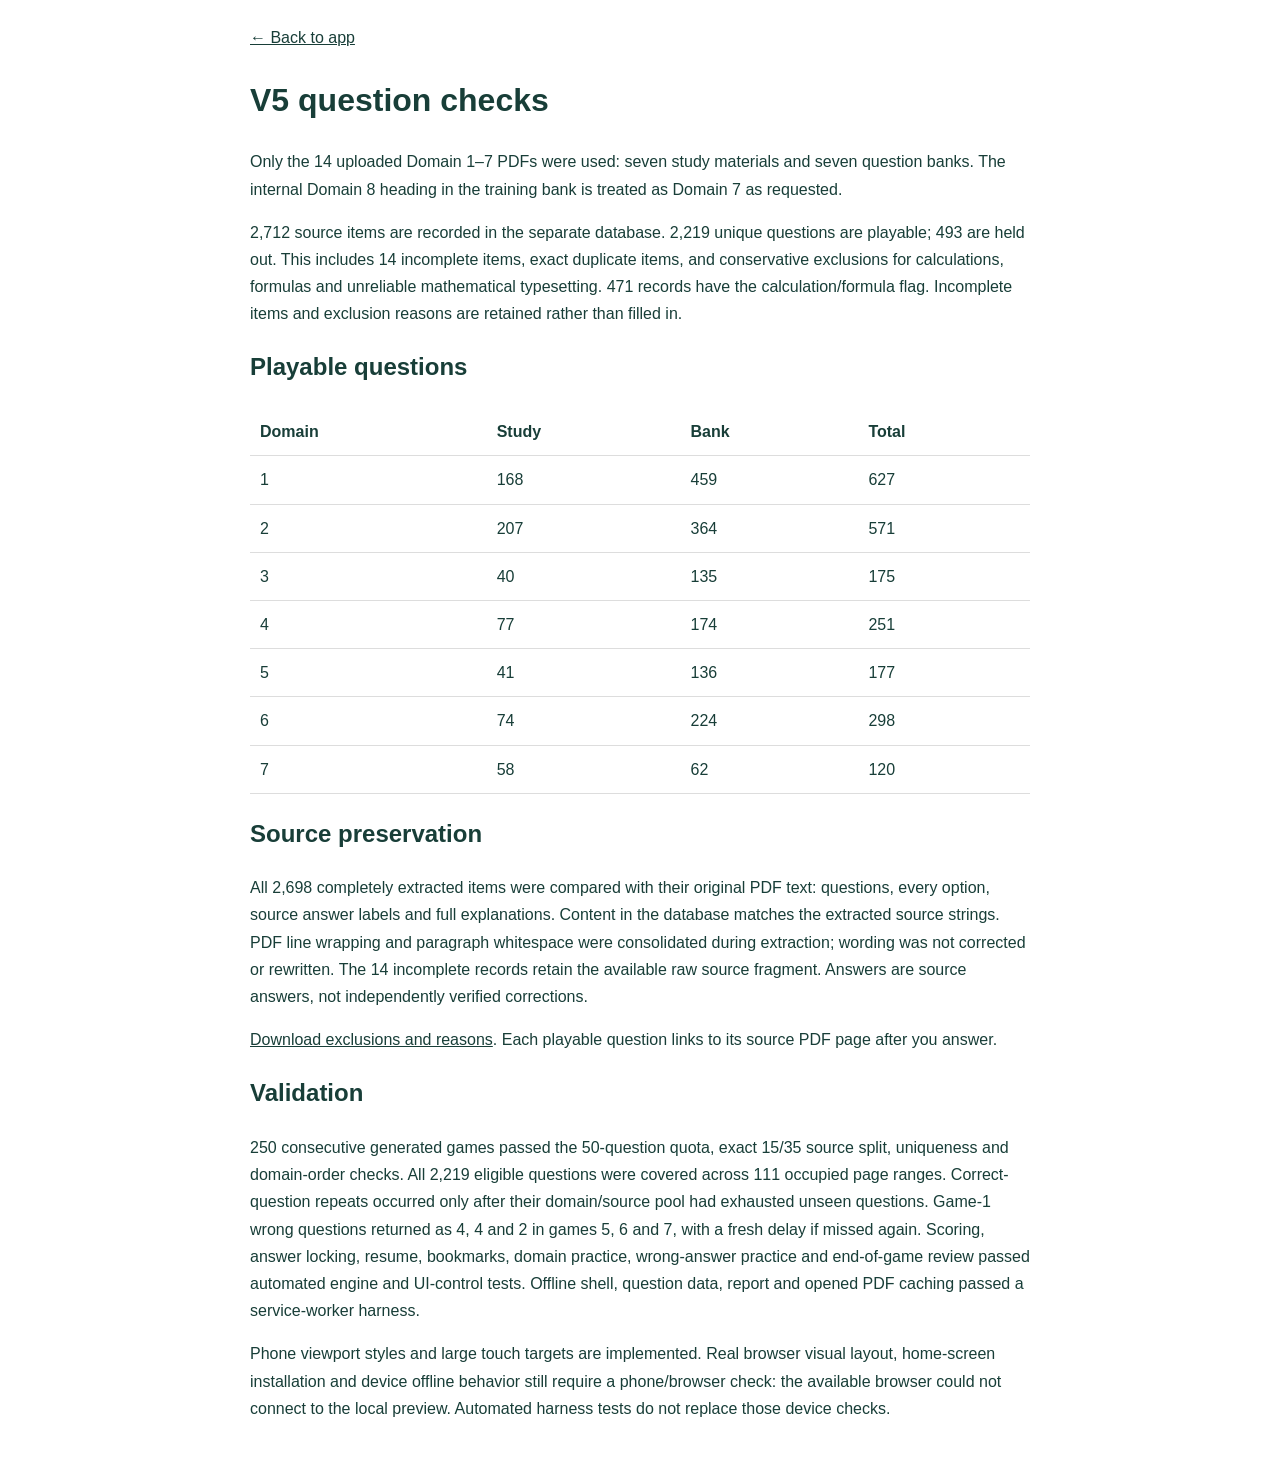
==== commit 3b8dc87e: "new version 6" ====
--- a/QUALITY_REPORT.html
+++ b/QUALITY_REPORT.html
@@ -1 +1 @@
-<!doctype html><html lang="en"><meta charset="utf-8"><meta name="viewport" content="width=device-width,initial-scale=1"><title>CSP V4 question checks</title><style>body{font:16px/1.7 Arial,sans-serif;max-width:780px;margin:auto;padding:24px;color:#183e38}table{border-collapse:collapse;width:100%}td,th{padding:10px;border-bottom:1px solid #ddd;text-align:left}a{color:inherit}</style><a href="./">← Back to app</a><h1>V4 question checks</h1><p>Only the 14 uploaded Domain 1–7 PDFs were used: seven study materials and seven question banks. The internal Domain 8 heading in the training bank is treated as Domain 7 as requested.</p><p>2,712 source items are recorded in the separate database. 2,219 unique questions are playable; 493 are held out. This includes 14 incomplete items, exact duplicate items, and conservative exclusions for calculations, formulas and unreliable mathematical typesetting. 471 records have the calculation/formula flag. Incomplete items and exclusion reasons are retained rather than filled in.</p><h2>Playable questions</h2><table><tr><th>Domain</th><th>Study</th><th>Bank</th><th>Total</th></tr><tr><td>1</td><td>168</td><td>459</td><td>627</td></tr><tr><td>2</td><td>207</td><td>364</td><td>571</td></tr><tr><td>3</td><td>40</td><td>135</td><td>175</td></tr><tr><td>4</td><td>77</td><td>174</td><td>251</td></tr><tr><td>5</td><td>41</td><td>136</td><td>177</td></tr><tr><td>6</td><td>74</td><td>224</td><td>298</td></tr><tr><td>7</td><td>58</td><td>62</td><td>120</td></tr></table><h2>Source preservation</h2><p>All 2,698 completely extracted items were compared with their original PDF text: questions, every option, source answer labels and full explanations. Content in the database matches the extracted source strings. PDF line wrapping and paragraph whitespace were consolidated during extraction; wording was not corrected or rewritten. The 14 incomplete records retain the available raw source fragment. Answers are source answers, not independently verified corrections.</p><p><a href="./EXCLUDED_QUESTIONS.csv">Download exclusions and reasons</a>. Each playable question links to its source PDF page after you answer.</p><h2>Validation</h2><p>2,000 generated games passed the 50-question quota, uniqueness and domain-order checks. Scoring, answer locking, resume, bookmarks, domain practice, wrong-answer practice and end-of-game review passed automated engine and UI-control tests. Offline shell, question data, report and opened PDF caching passed a service-worker harness.</p><p>Phone viewport styles and large touch targets are implemented. Real browser visual layout, home-screen installation and device offline behavior still require a phone/browser check: the available browser could not connect to the local preview. Automated harness tests do not replace those device checks.</p></html>+<!doctype html><html lang="en"><meta charset="utf-8"><meta name="viewport" content="width=device-width,initial-scale=1"><title>CSP V5 question checks</title><style>body{font:16px/1.7 Arial,sans-serif;max-width:780px;margin:auto;padding:24px;color:#183e38}table{border-collapse:collapse;width:100%}td,th{padding:10px;border-bottom:1px solid #ddd;text-align:left}a{color:inherit}</style><a href="./">← Back to app</a><h1>V5 question checks</h1><p>Only the 14 uploaded Domain 1–7 PDFs were used: seven study materials and seven question banks. The internal Domain 8 heading in the training bank is treated as Domain 7 as requested.</p><p>2,712 source items are recorded in the separate database. 2,219 unique questions are playable; 493 are held out. This includes 14 incomplete items, exact duplicate items, and conservative exclusions for calculations, formulas and unreliable mathematical typesetting. 471 records have the calculation/formula flag. Incomplete items and exclusion reasons are retained rather than filled in.</p><h2>Playable questions</h2><table><tr><th>Domain</th><th>Study</th><th>Bank</th><th>Total</th></tr><tr><td>1</td><td>168</td><td>459</td><td>627</td></tr><tr><td>2</td><td>207</td><td>364</td><td>571</td></tr><tr><td>3</td><td>40</td><td>135</td><td>175</td></tr><tr><td>4</td><td>77</td><td>174</td><td>251</td></tr><tr><td>5</td><td>41</td><td>136</td><td>177</td></tr><tr><td>6</td><td>74</td><td>224</td><td>298</td></tr><tr><td>7</td><td>58</td><td>62</td><td>120</td></tr></table><h2>Source preservation</h2><p>All 2,698 completely extracted items were compared with their original PDF text: questions, every option, source answer labels and full explanations. Content in the database matches the extracted source strings. PDF line wrapping and paragraph whitespace were consolidated during extraction; wording was not corrected or rewritten. The 14 incomplete records retain the available raw source fragment. Answers are source answers, not independently verified corrections.</p><p><a href="./EXCLUDED_QUESTIONS.csv">Download exclusions and reasons</a>. Each playable question links to its source PDF page after you answer.</p><h2>Validation</h2><p>250 consecutive generated games passed the 50-question quota, exact 15/35 source split, uniqueness and domain-order checks. All 2,219 eligible questions were covered across 111 occupied page ranges. Correct-question repeats occurred only after their domain/source pool had exhausted unseen questions. Game-1 wrong questions returned as 4, 4 and 2 in games 5, 6 and 7, with a fresh delay if missed again. Scoring, answer locking, resume, bookmarks, domain practice, wrong-answer practice and end-of-game review passed automated engine and UI-control tests. Offline shell, question data, report and opened PDF caching passed a service-worker harness.</p><p>Phone viewport styles and large touch targets are implemented. Real browser visual layout, home-screen installation and device offline behavior still require a phone/browser check: the available browser could not connect to the local preview. Automated harness tests do not replace those device checks.</p></html>
